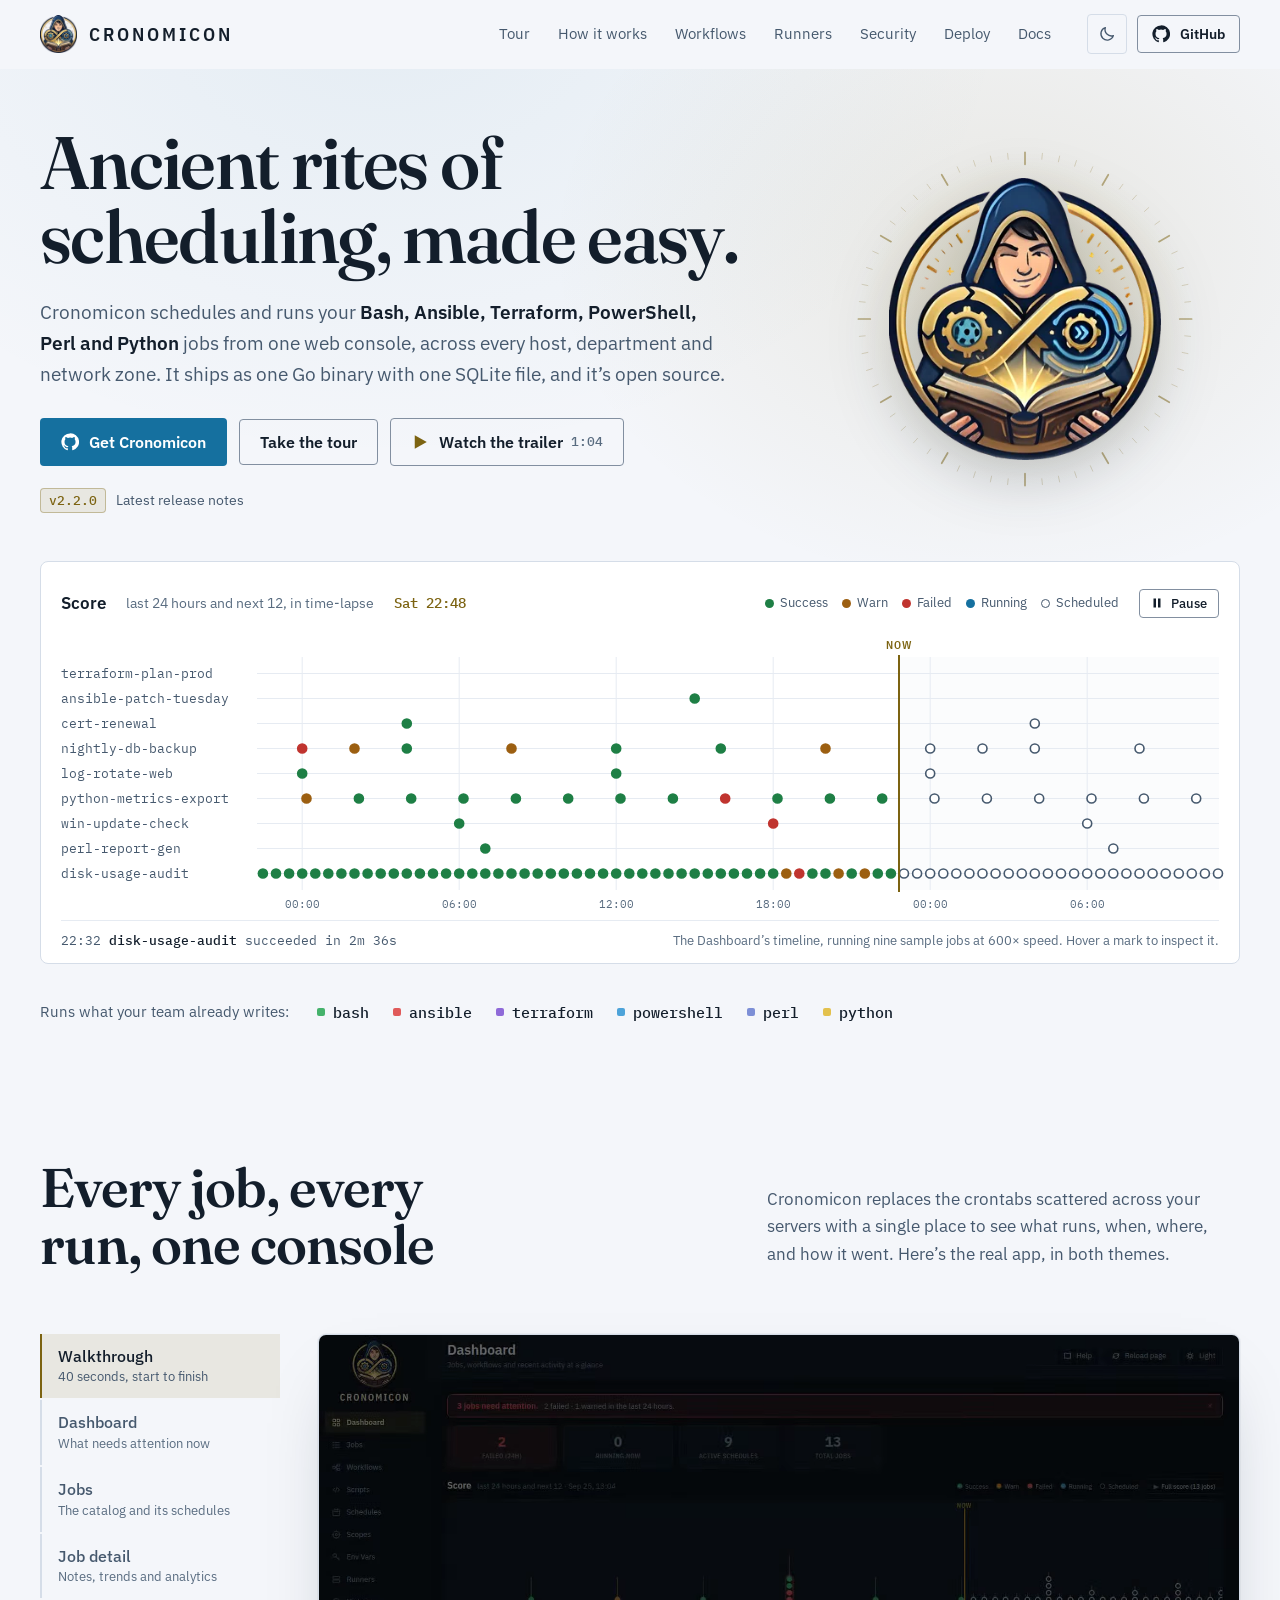
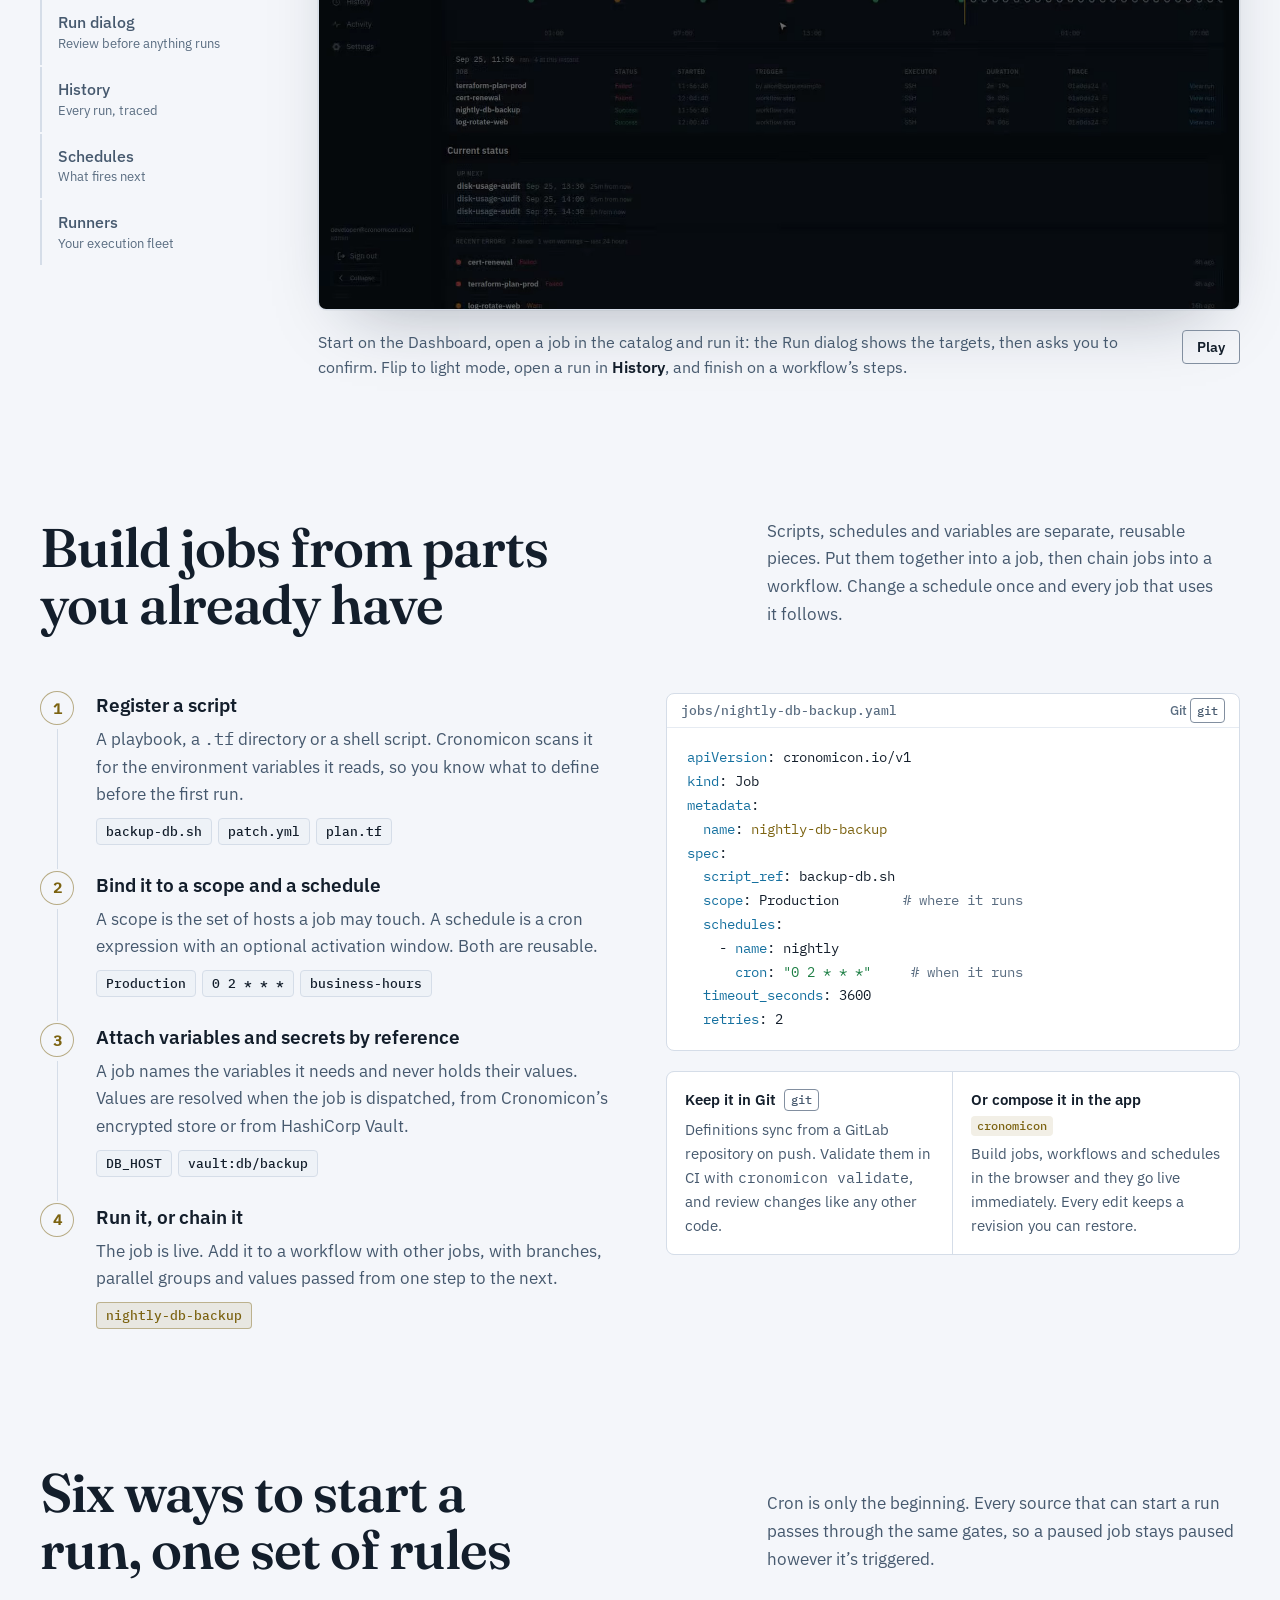
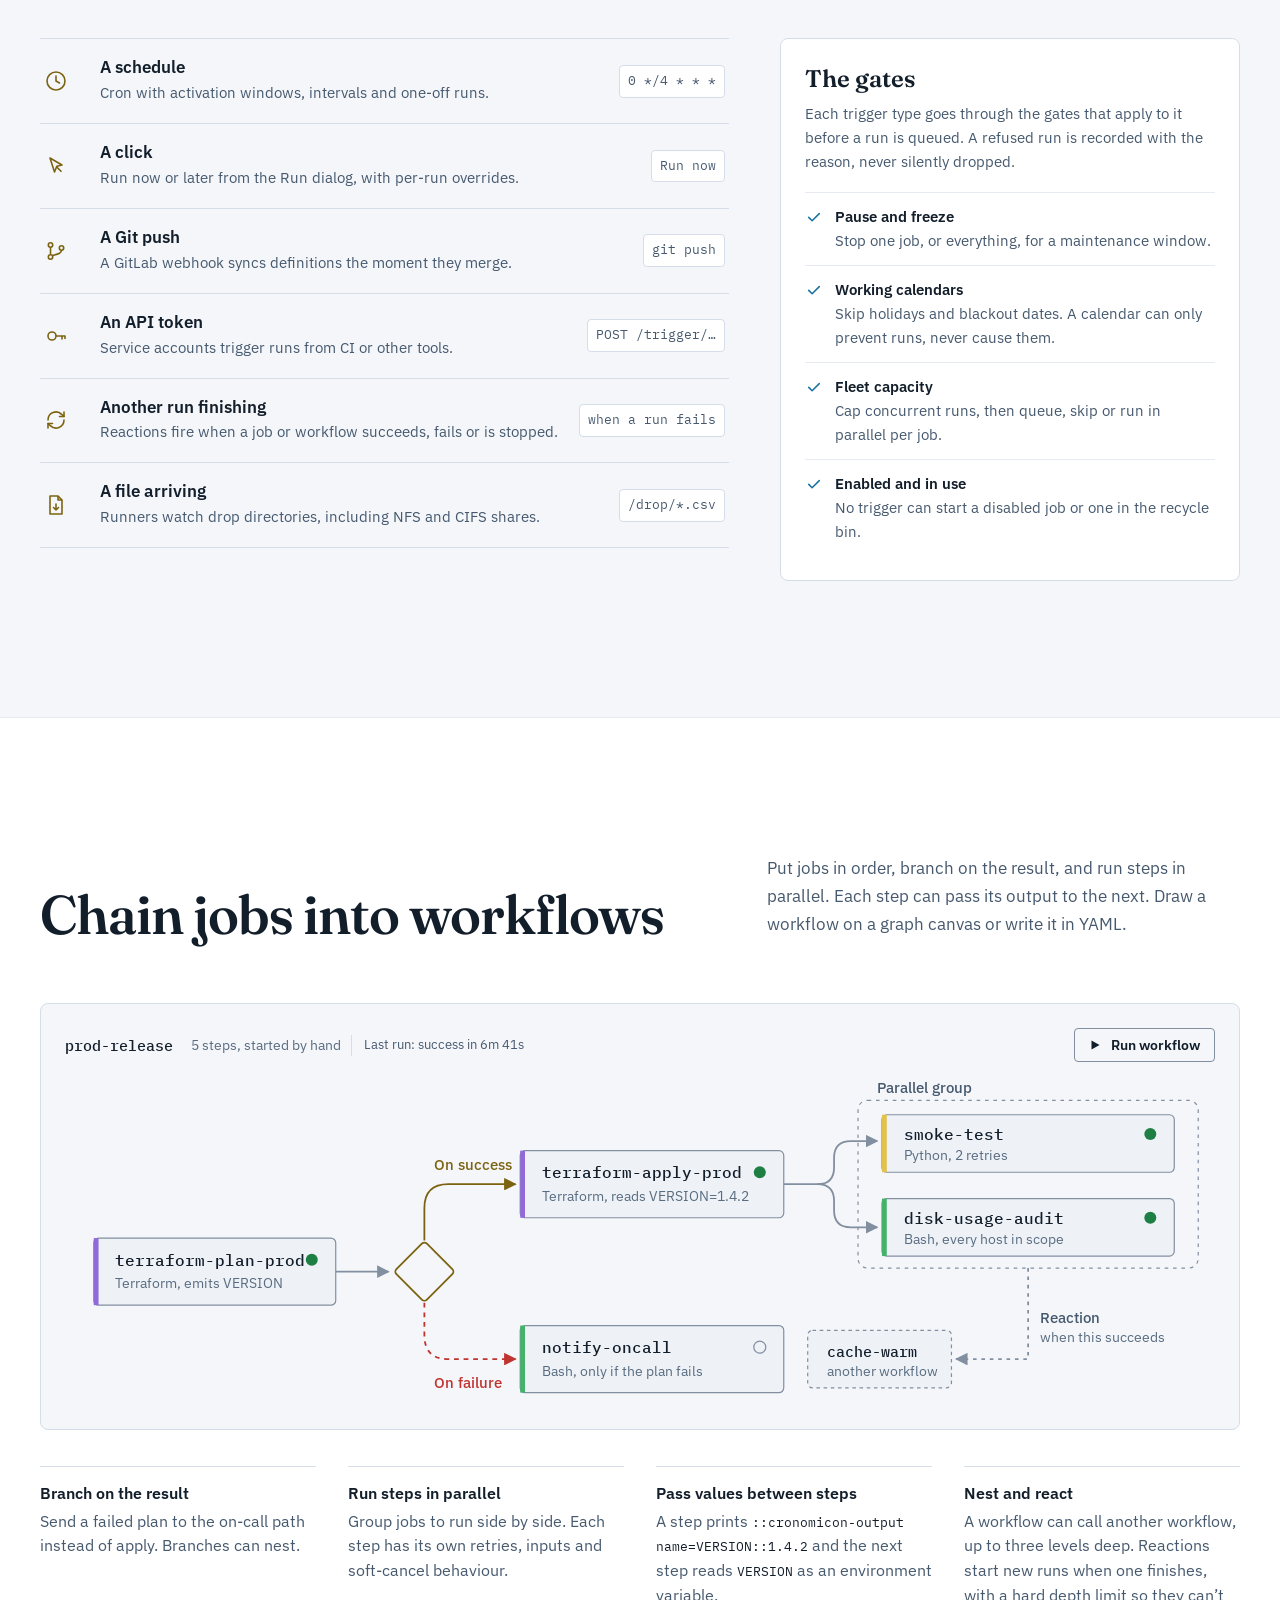
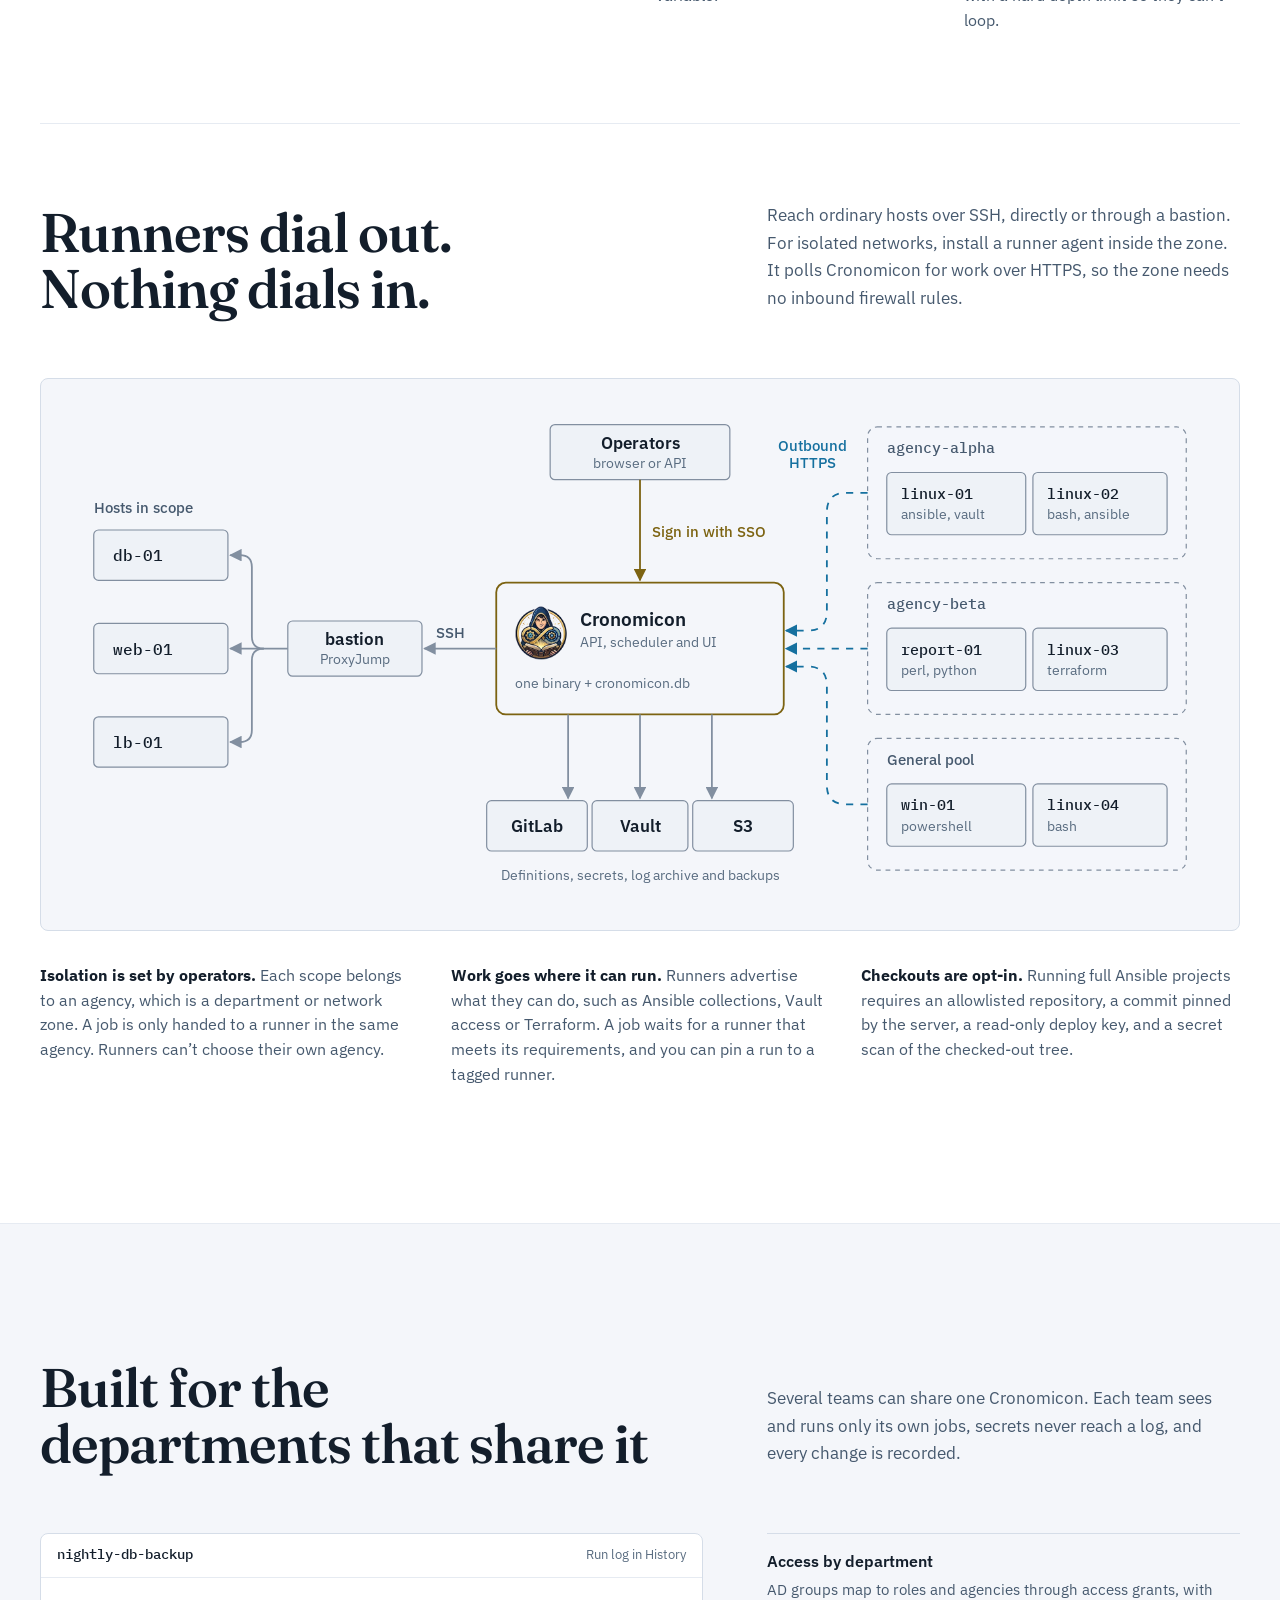
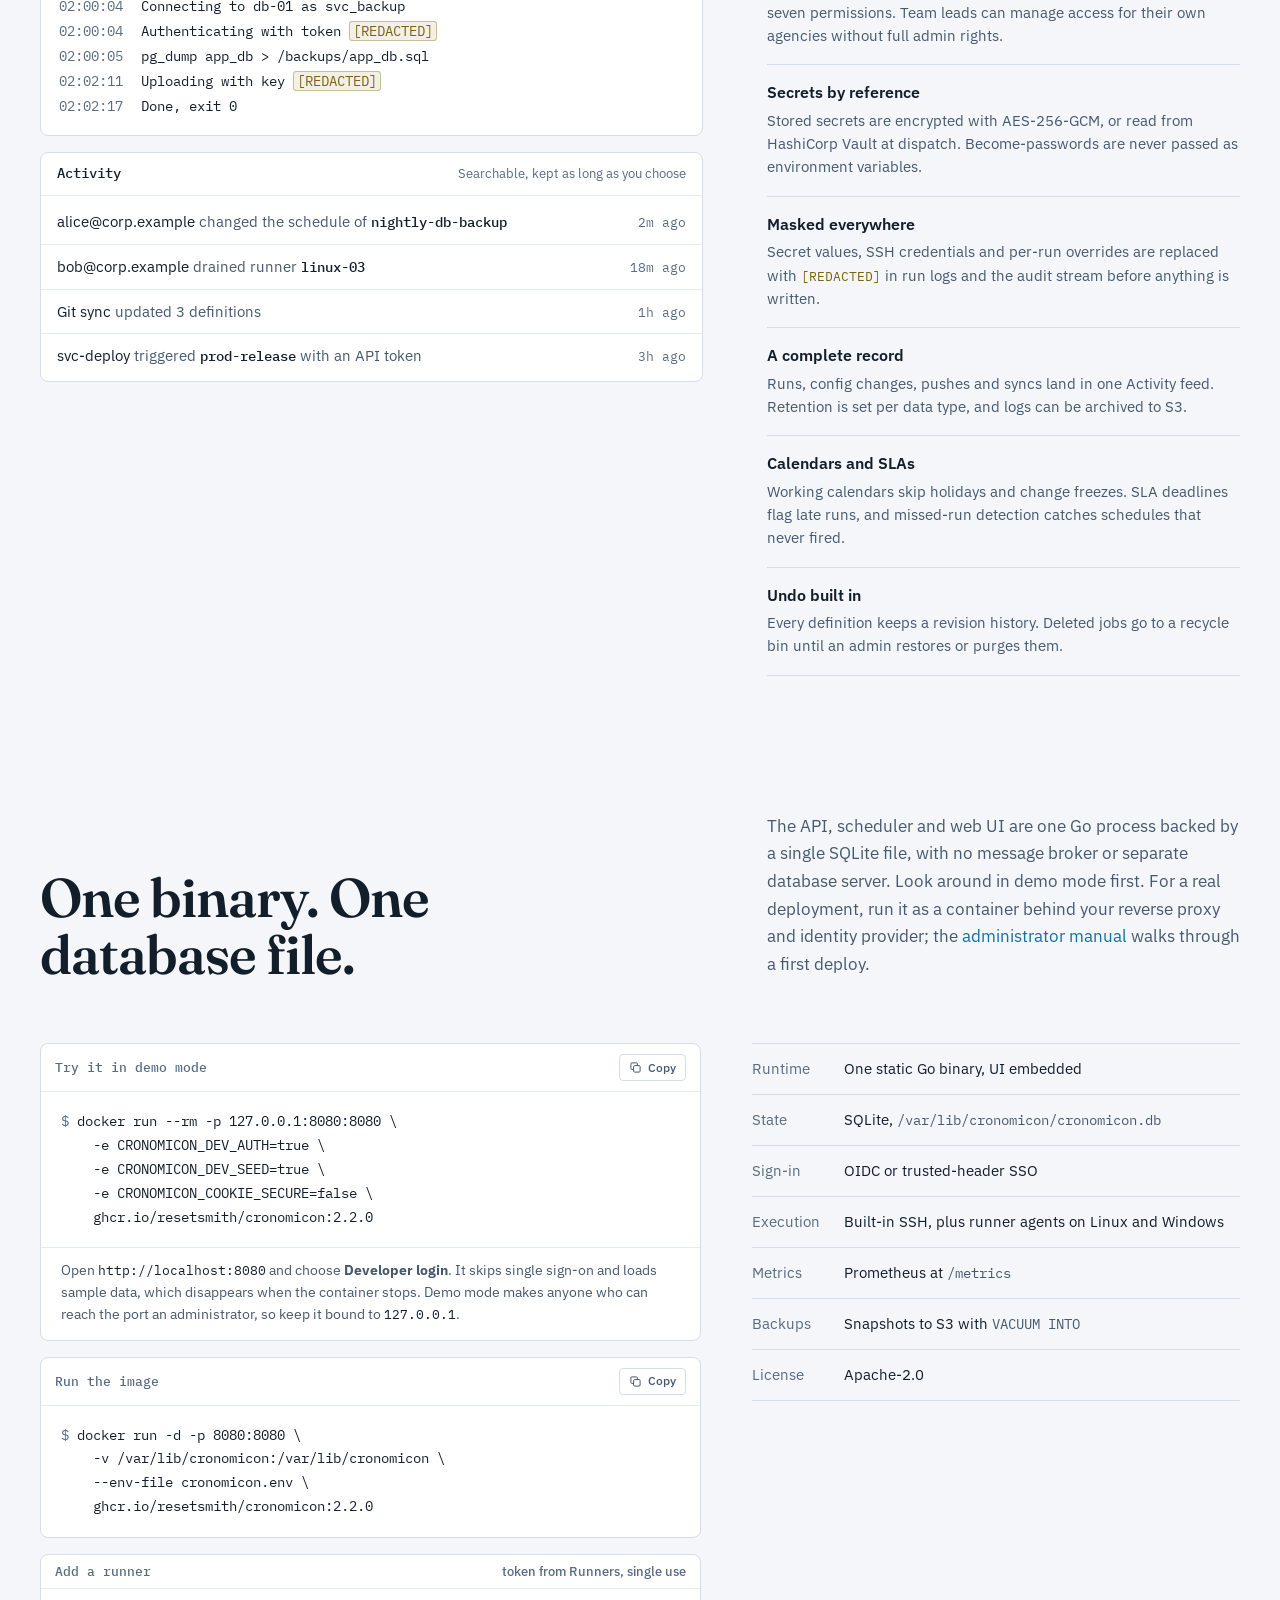
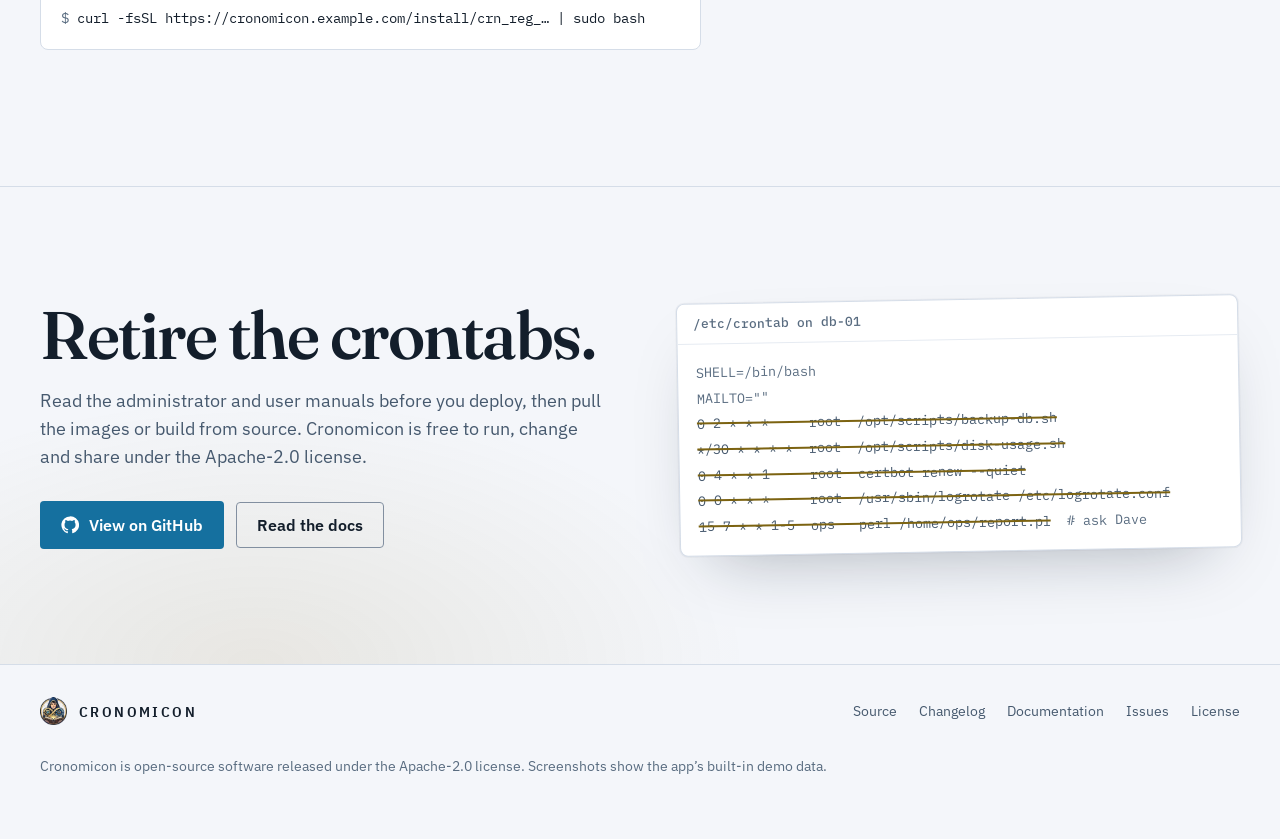
==== index.html @ c35aa48e "Publish the Cronomicon 2.2.0 manuals" ====
<!doctype html>
<html lang="en">
<head>
  <meta charset="utf-8">
  <meta name="viewport" content="width=device-width, initial-scale=1">
  <title>Cronomicon, the script orchestrator</title>
  <meta name="description" content="Cronomicon schedules and runs Bash, Ansible, Terraform, PowerShell, Perl and Python jobs from one web console, across every host, department and network zone. One Go binary, one SQLite file. Open source, Apache-2.0.">
  <meta name="theme-color" content="#0a1119" media="(prefers-color-scheme: dark)">
  <meta name="theme-color" content="#f4f6fa" media="(prefers-color-scheme: light)">
  <link rel="canonical" href="https://cronomicon.io/">

  <meta property="og:type" content="website">
  <meta property="og:site_name" content="Cronomicon">
  <meta property="og:title" content="Cronomicon: ancient rites of scheduling, made easy">
  <meta property="og:description" content="Schedule and orchestrate Bash, Ansible, Terraform, PowerShell, Perl and Python jobs from one binary.">
  <meta property="og:url" content="https://cronomicon.io/">
  <meta property="og:image" content="https://cronomicon.io/assets/img/og-image.png">
  <meta property="og:image:width" content="1280">
  <meta property="og:image:height" content="640">
  <meta property="og:image:alt" content="The Cronomicon emblem, a hooded figure holding a glowing book, beside the wordmark">
  <meta property="og:video" content="https://cronomicon.io/assets/media/trailer.mp4">
  <meta property="og:video:type" content="video/mp4">
  <meta property="og:video:width" content="1920">
  <meta property="og:video:height" content="1080">
  <meta name="twitter:card" content="summary_large_image">

  <link rel="icon" href="favicon.ico" sizes="any">
  <link rel="icon" href="assets/img/icon-192.png" type="image/png">
  <link rel="apple-touch-icon" href="apple-touch-icon.png">
  <link rel="manifest" href="site.webmanifest">

  <link rel="preload" href="assets/fonts/fraunces-400-700-latin.woff2" as="font" type="font/woff2" crossorigin>
  <link rel="preload" href="assets/fonts/plex-sans-400-700-latin.woff2" as="font" type="font/woff2" crossorigin>
  <link rel="stylesheet" href="assets/css/site.css">
  <script>
    // Apply a remembered theme before first paint so the page never flashes.
    try { var t = localStorage.getItem("crn-theme"); if (t === "light" || t === "dark") document.documentElement.dataset.theme = t; } catch (e) {}
  </script>

  <!-- analytics:start -->
  <script async src="https://www.googletagmanager.com/gtag/js?id=G-DD4PJF5X7S"></script>
  <script>
    window.dataLayer = window.dataLayer || [];
    function gtag(){dataLayer.push(arguments);}
    gtag("js", new Date());
    gtag("config", "G-DD4PJF5X7S");
  </script>
  <!-- analytics:end -->

  <script type="application/ld+json">
  {"@context":"https://schema.org","@type":"SoftwareApplication","name":"Cronomicon","applicationCategory":"DeveloperApplication","operatingSystem":"Linux, Windows (runners)","softwareVersion":"2.2.0","license":"https://www.apache.org/licenses/LICENSE-2.0","url":"https://cronomicon.io/","codeRepository":"https://github.com/ResetSmith/cronomicon","offers":{"@type":"Offer","price":"0","priceCurrency":"USD"}}
  </script>
  <script type="application/ld+json">
  {"@context":"https://schema.org","@type":"VideoObject","name":"Cronomicon trailer","description":"A one-minute introduction to Cronomicon: scattered crontabs replaced by one console for scripts, schedules, workflows, isolated runners and masked secrets.","thumbnailUrl":"https://cronomicon.io/assets/media/trailer-poster.webp","uploadDate":"2026-09-26","duration":"PT1M4S","contentUrl":"https://cronomicon.io/assets/media/trailer.mp4","embedUrl":"https://cronomicon.io/#trailer"}
  </script>
</head>
<body>
<a class="skip" href="#main">Skip to content</a>

<!-- Inline icon sprite -->
<svg width="0" height="0" style="position:absolute" aria-hidden="true">
  <defs>
    <symbol id="i-github" viewBox="0 0 24 24"><path fill="currentColor" d="M12 .5a11.5 11.5 0 0 0-3.64 22.41c.58.1.79-.25.79-.56v-2c-3.2.7-3.88-1.37-3.88-1.37-.52-1.33-1.28-1.69-1.28-1.69-1.05-.72.08-.7.08-.7 1.16.08 1.77 1.19 1.77 1.19 1.03 1.77 2.7 1.26 3.36.96.1-.75.4-1.26.73-1.55-2.55-.29-5.24-1.28-5.24-5.69 0-1.26.45-2.29 1.19-3.1-.12-.29-.52-1.46.11-3.05 0 0 .97-.31 3.17 1.18a11 11 0 0 1 5.77 0c2.2-1.49 3.17-1.18 3.17-1.18.63 1.59.23 2.76.11 3.05.74.81 1.19 1.84 1.19 3.1 0 4.42-2.7 5.4-5.26 5.68.41.36.78 1.06.78 2.14v3.17c0 .31.21.67.8.56A11.5 11.5 0 0 0 12 .5Z"/></symbol>
    <symbol id="i-sun" viewBox="0 0 24 24" fill="none" stroke="currentColor" stroke-width="1.8" stroke-linecap="round"><circle cx="12" cy="12" r="4.2"/><path d="M12 2v2.2M12 19.8V22M4.2 4.2l1.6 1.6M18.2 18.2l1.6 1.6M2 12h2.2M19.8 12H22M4.2 19.8l1.6-1.6M18.2 5.8l1.6-1.6"/></symbol>
    <symbol id="i-moon" viewBox="0 0 24 24" fill="none" stroke="currentColor" stroke-width="1.8" stroke-linejoin="round"><path d="M20.5 14.2A8.5 8.5 0 0 1 9.8 3.5a8.5 8.5 0 1 0 10.7 10.7Z"/></symbol>
    <symbol id="i-menu" viewBox="0 0 24 24" fill="none" stroke="currentColor" stroke-width="1.8" stroke-linecap="round"><path d="M4 7h16M4 12h16M4 17h16"/></symbol>
    <symbol id="i-copy" viewBox="0 0 24 24" fill="none" stroke="currentColor" stroke-width="1.8"><rect x="8.5" y="8.5" width="12" height="12" rx="2"/><path d="M15.5 8.5V5a1.5 1.5 0 0 0-1.5-1.5H5A1.5 1.5 0 0 0 3.5 5v9A1.5 1.5 0 0 0 5 15.5h3.5"/></symbol>
    <symbol id="i-play" viewBox="0 0 12 12"><path fill="currentColor" d="M2.5 1.5v9l8-4.5z"/></symbol>
    <symbol id="i-close" viewBox="0 0 24 24" fill="none" stroke="currentColor" stroke-width="1.8" stroke-linecap="round"><path d="M6 6l12 12M18 6 6 18"/></symbol>
    <symbol id="i-pause" viewBox="0 0 12 12"><path fill="currentColor" d="M2.5 1.5h2.5v9H2.5zM7 1.5h2.5v9H7z"/></symbol>
    <symbol id="i-check" viewBox="0 0 24 24" fill="none" stroke="currentColor" stroke-width="2" stroke-linecap="round" stroke-linejoin="round"><path d="m5 12.5 4.5 4.5L19 7.5"/></symbol>
    <!-- origins -->
    <symbol id="o-cron" viewBox="0 0 24 24" fill="none" stroke="currentColor" stroke-width="1.6" stroke-linecap="round"><circle cx="12" cy="12" r="9"/><path d="M12 7v5l3.5 2"/></symbol>
    <symbol id="o-click" viewBox="0 0 24 24" fill="none" stroke="currentColor" stroke-width="1.6" stroke-linejoin="round"><path d="m6 4 12 7-5.2 1.3L10.5 18Z"/><path d="M13 13.3l4 4" stroke-linecap="round"/></symbol>
    <symbol id="o-git" viewBox="0 0 24 24" fill="none" stroke="currentColor" stroke-width="1.6"><circle cx="6.5" cy="6" r="2.2"/><circle cx="6.5" cy="18" r="2.2"/><circle cx="17.5" cy="9" r="2.2"/><path d="M6.5 8.2v7.6M17.5 11.2c0 3-3 3.6-9.4 5.4"/></symbol>
    <symbol id="o-token" viewBox="0 0 24 24" fill="none" stroke="currentColor" stroke-width="1.6" stroke-linecap="round"><circle cx="8" cy="12" r="4"/><path d="M12 12h9M18 12v3M21 12v2.5"/></symbol>
    <symbol id="o-react" viewBox="0 0 24 24" fill="none" stroke="currentColor" stroke-width="1.6" stroke-linecap="round" stroke-linejoin="round"><path d="M4 12a8 8 0 0 1 13.7-5.6L20 8.5"/><path d="M20 4v4.5h-4.5"/><path d="M20 12a8 8 0 0 1-13.7 5.6L4 15.5"/><path d="M4 20v-4.5h4.5"/></symbol>
    <symbol id="o-file" viewBox="0 0 24 24" fill="none" stroke="currentColor" stroke-width="1.6" stroke-linejoin="round"><path d="M6 3h8l4 4v14H6Z"/><path d="M14 3v4h4"/><path d="M12 11v6M9.5 14.5 12 17l2.5-2.5" stroke-linecap="round"/></symbol>
    <symbol id="g-shield" viewBox="0 0 24 24" fill="none" stroke="currentColor" stroke-width="1.6" stroke-linejoin="round"><path d="M12 3 4.5 6v5.5c0 4.6 3.1 8.1 7.5 9.5 4.4-1.4 7.5-4.9 7.5-9.5V6Z"/></symbol>
    <!-- governance -->
    <symbol id="v-agency" viewBox="0 0 24 24" fill="none" stroke="currentColor" stroke-width="1.6" stroke-linejoin="round"><rect x="3" y="3" width="8" height="8" rx="1"/><rect x="13" y="3" width="8" height="8" rx="1"/><rect x="3" y="13" width="8" height="8" rx="1"/><rect x="13" y="13" width="8" height="8" rx="1" stroke-dasharray="2 2"/></symbol>
    <symbol id="v-key" viewBox="0 0 24 24" fill="none" stroke="currentColor" stroke-width="1.6" stroke-linecap="round"><circle cx="8" cy="15" r="4.5"/><path d="m11.2 11.8 8.3-8.3M16.5 6.5l2.5 2.5M14 9l2 2"/></symbol>
    <symbol id="v-mask" viewBox="0 0 24 24" fill="none" stroke="currentColor" stroke-width="1.6" stroke-linecap="round"><path d="M3 6h9M3 12h4M3 18h11"/><rect x="9" y="10" width="12" height="4" rx="1" fill="currentColor" stroke="none" opacity=".85"/></symbol>
    <symbol id="v-log" viewBox="0 0 24 24" fill="none" stroke="currentColor" stroke-width="1.6" stroke-linecap="round" stroke-linejoin="round"><path d="M5 3h11l3 3v15H5Z"/><path d="M8.5 9h7M8.5 13h7M8.5 17h4"/></symbol>
    <symbol id="v-cal" viewBox="0 0 24 24" fill="none" stroke="currentColor" stroke-width="1.6" stroke-linecap="round"><rect x="3.5" y="5" width="17" height="15.5" rx="1.5"/><path d="M3.5 9.5h17M8 3v4M16 3v4M9.5 13.5l5 5M14.5 13.5l-5 5"/></symbol>
    <symbol id="v-bin" viewBox="0 0 24 24" fill="none" stroke="currentColor" stroke-width="1.6" stroke-linecap="round" stroke-linejoin="round"><path d="M4 6.5h16M9 6.5V4h6v2.5M6 6.5l1 14h10l1-14"/><path d="M12 10.5v6M9.5 13 12 10.5l2.5 2.5"/></symbol>
  </defs>
</svg>

<header class="site-header" id="top">
  <div class="wrap nav">
    <a class="brand" href="#top" aria-label="Cronomicon home">
      <img src="assets/img/emblem-80.webp" srcset="assets/img/emblem-80.webp 80w, assets/img/emblem-160.webp 160w" sizes="37px" alt="" width="37" height="38">
      <span class="wordmark">CRONOMICON</span>
    </a>
    <ul class="nav-links" id="nav-links">
      <li><a href="#tour">Tour</a></li>
      <li><a href="#compose">How it works</a></li>
      <li><a href="#workflows">Workflows</a></li>
      <li><a href="#runners">Runners</a></li>
      <li><a href="#governance">Security</a></li>
      <li><a href="#deploy">Deploy</a></li>
      <li><a href="docs/">Docs</a></li>
    </ul>
    <div class="nav-actions">
      <button class="icon-btn theme-toggle" type="button" id="theme-toggle" aria-label="Switch colour theme">
        <svg class="sun"><use href="#i-sun"/></svg><svg class="moon"><use href="#i-moon"/></svg>
      </button>
      <a class="btn btn-ghost btn-sm" href="https://github.com/ResetSmith/cronomicon"><svg><use href="#i-github"/></svg>GitHub</a>
      <button class="icon-btn menu-btn" type="button" id="menu-btn" aria-label="Open menu" aria-expanded="false" aria-controls="nav-links"><svg><use href="#i-menu"/></svg></button>
    </div>
  </div>
</header>

<main id="main">

<!-- ============ Hero ============ -->
<section class="hero">
  <div class="wrap">
    <div class="hero-grid">
      <div>
        <h1>Ancient rites of scheduling, made easy.</h1>
        <p class="lede">Cronomicon schedules and runs your <strong>Bash, Ansible, Terraform, PowerShell, Perl and Python</strong> jobs from one web console, across every host, department and network zone. It ships as one Go binary with one SQLite file, and it’s open source.</p>
        <div class="cta-row">
          <a class="btn btn-primary" href="https://github.com/ResetSmith/cronomicon"><svg><use href="#i-github"/></svg>Get Cronomicon</a>
          <a class="btn btn-ghost" href="#tour">Take the tour</a>
          <button class="btn btn-ghost" type="button" id="trailer-open" aria-haspopup="dialog" aria-controls="trailer"><svg><use href="#i-play"/></svg>Watch the trailer<span class="btn-meta">1:04</span></button>
        </div>
        <a class="release-link" href="https://github.com/ResetSmith/cronomicon/releases/latest"><span class="tag">v2.2.0</span>Latest release notes</a>
      </div>
      <div class="hero-emblem">
        <svg class="bezel" viewBox="0 0 400 400" aria-hidden="true" id="bezel"></svg>
        <img src="assets/img/emblem-480.webp" srcset="assets/img/emblem-320.webp 320w, assets/img/emblem-480.webp 480w, assets/img/emblem-640.webp 640w" sizes="(max-width: 820px) 120px, 272px" alt="The Cronomicon emblem: a hooded figure reading a glowing book, framed by gears and an infinity loop" width="618" height="640" fetchpriority="high">
      </div>
    </div>

    <div class="score-stage">
      <figure class="score" id="score" aria-labelledby="score-title" style="margin:0">
        <div class="score-head">
          <h2 class="score-title" id="score-title">Score</h2>
          <span class="score-sub">last 24 hours and next 12, in time-lapse</span>
          <span class="score-clock" id="score-clock" aria-hidden="true"></span>
          <ul class="score-legend" aria-hidden="true">
            <li><span class="dot success"></span>Success</li>
            <li><span class="dot warn"></span>Warn</li>
            <li><span class="dot failed"></span>Failed</li>
            <li><span class="dot running"></span>Running</li>
            <li><span class="dot scheduled"></span>Scheduled</li>
          </ul>
          <button class="score-ctl" type="button" id="score-toggle" aria-pressed="false">
            <svg class="i-pause"><use href="#i-pause"/></svg><svg class="i-play"><use href="#i-play"/></svg><span>Pause</span>
          </button>
        </div>
        <div class="score-canvas" id="score-canvas">
          <svg id="score-svg" role="img" aria-label="Timeline of scheduled job runs. Past runs are filled dots coloured by result; upcoming runs are hollow rings to the right of the gold 'now' line."></svg>
          <div class="score-tip" id="score-tip" role="presentation"></div>
        </div>
        <figcaption class="score-foot">
          <span class="ticker" id="ticker" aria-hidden="true">&nbsp;</span>
          <span>The Dashboard’s timeline, running nine sample jobs at 600× speed. Hover a mark to inspect it.</span>
        </figcaption>
      </figure>
    </div>

    <div class="langs">
      <span>Runs what your team already writes:</span>
      <ul>
        <li class="lang" style="--c:#45b26b"><i></i>bash</li>
        <li class="lang" style="--c:#e05a5a"><i></i>ansible</li>
        <li class="lang" style="--c:#8f6ad8"><i></i>terraform</li>
        <li class="lang" style="--c:#4da3d9"><i></i>powershell</li>
        <li class="lang" style="--c:#7d8fd6"><i></i>perl</li>
        <li class="lang" style="--c:#e3c14d"><i></i>python</li>
      </ul>
    </div>
  </div>
</section>

<!-- ============ Tour ============ -->
<section class="band" id="tour" aria-labelledby="tour-h">
  <div class="wrap">
    <div class="band-head">
      <h2 id="tour-h">Every job, every run, one console</h2>
      <p>Cronomicon replaces the crontabs scattered across your servers with a single place to see what runs, when, where, and how it went. Here’s the real app, in both themes.</p>
    </div>

    <div class="tour">
      <div class="tour-tabs" role="tablist" aria-label="Product tour" aria-orientation="vertical">
        <button class="tour-tab" role="tab" id="tab-walk" aria-controls="panel-walk" aria-selected="true">Walkthrough<small>40 seconds, start to finish</small></button>
        <button class="tour-tab" role="tab" id="tab-dash" aria-controls="panel-dash" aria-selected="false" tabindex="-1">Dashboard<small>What needs attention now</small></button>
        <button class="tour-tab" role="tab" id="tab-jobs" aria-controls="panel-jobs" aria-selected="false" tabindex="-1">Jobs<small>The catalog and its schedules</small></button>
        <button class="tour-tab" role="tab" id="tab-detail" aria-controls="panel-detail" aria-selected="false" tabindex="-1">Job detail<small>Notes, trends and analytics</small></button>
        <button class="tour-tab" role="tab" id="tab-run" aria-controls="panel-run" aria-selected="false" tabindex="-1">Run dialog<small>Review before anything runs</small></button>
        <button class="tour-tab" role="tab" id="tab-hist" aria-controls="panel-hist" aria-selected="false" tabindex="-1">History<small>Every run, traced</small></button>
        <button class="tour-tab" role="tab" id="tab-sched" aria-controls="panel-sched" aria-selected="false" tabindex="-1">Schedules<small>What fires next</small></button>
        <button class="tour-tab" role="tab" id="tab-run2" aria-controls="panel-runners" aria-selected="false" tabindex="-1">Runners<small>Your execution fleet</small></button>
      </div>

      <div>
        <div class="tour-panel" role="tabpanel" id="panel-walk" aria-labelledby="tab-walk">
          <div class="frame">
            <video id="walk-video" muted loop playsinline preload="metadata" poster="assets/media/walkthrough-poster.webp" aria-label="Screen recording in dark mode: the Dashboard, the Jobs catalog, a run started and confirmed from the Run dialog, a switch to light mode, a run expanded in History, and a workflow’s steps">
              <source src="assets/media/walkthrough.webm" type="video/webm">
              <source src="assets/media/walkthrough.mp4" type="video/mp4">
            </video>
          </div>
          <div class="tour-caption">
            <p>Start on the Dashboard, open a job in the catalog and run it: the Run dialog shows the targets, then asks you to confirm. Flip to light mode, open a run in <strong>History</strong>, and finish on a workflow’s steps.</p>
            <button class="btn btn-ghost btn-sm" type="button" id="walk-toggle" aria-pressed="false">Play</button>
          </div>
        </div>

        <div class="tour-panel" role="tabpanel" id="panel-dash" aria-labelledby="tab-dash" hidden>
          <div class="frame has-spots">
            <img class="only-dark" loading="lazy" src="assets/img/shots/dashboard-dark.webp" width="2400" height="1500" alt="Cronomicon Dashboard in dark mode: an attention banner reporting 3 jobs, stat tiles, and the Score timeline with past runs and upcoming fires">
            <img class="only-light" loading="lazy" src="assets/img/shots/dashboard-light.webp" width="2400" height="1500" alt="Cronomicon Dashboard in light mode: an attention banner reporting 3 jobs, stat tiles, and the Score timeline with past runs and upcoming fires">
            <div class="spot-box" aria-hidden="true"></div>
            <button class="spot" type="button" style="--x:13.6%;--y:10.2%;--w:84.9%;--h:4.7%" aria-describedby="dash-p1">1</button>
            <button class="spot" type="button" style="--x:13.6%;--y:15.6%;--w:47.8%;--h:7.9%;--ax:61.4%" aria-describedby="dash-p2">2</button>
            <button class="spot" type="button" style="--x:13.6%;--y:24.8%;--w:84.9%;--h:29.3%" aria-describedby="dash-p3">3</button>
            <button class="spot" type="button" style="--x:13.6%;--y:65.1%;--w:84.9%;--h:11.3%" aria-describedby="dash-p4">4</button>
          </div>
          <div class="tour-caption">
            <p>The <strong>Dashboard</strong> opens with what needs you.</p>
            <ol class="tour-points">
              <li id="dash-p1"><strong>Attention banner.</strong> Failures and warnings from the last 24 hours, in one line.</li>
              <li id="dash-p2"><strong>Stat tiles.</strong> Failed, running, active schedules and total jobs at a glance.</li>
              <li id="dash-p3"><strong>The Score.</strong> The day behind you and the twelve hours ahead, on one timeline.</li>
              <li id="dash-p4"><strong>Up next.</strong> The next three fires, and how long until each.</li>
            </ol>
          </div>
        </div>

        <div class="tour-panel" role="tabpanel" id="panel-jobs" aria-labelledby="tab-jobs" hidden>
          <div class="frame has-spots">
            <img class="only-dark" loading="lazy" src="assets/img/shots/jobs-dark.webp" width="2400" height="1500" alt="Jobs catalog in dark mode listing thirteen jobs with type, scope, agency, host, cron schedule, tags, status and source">
            <img class="only-light" loading="lazy" src="assets/img/shots/jobs-light.webp" width="2400" height="1500" alt="Jobs catalog in light mode listing thirteen jobs with type, scope, agency, host, cron schedule, tags, status and source">
            <div class="spot-box" aria-hidden="true"></div>
            <button class="spot" type="button" style="--x:13.6%;--y:10%;--w:30.4%;--h:4.8%;--ax:45%" aria-describedby="jobs-p1">1</button>
            <button class="spot" type="button" style="--x:13.6%;--y:15.8%;--w:42.4%;--h:4%" aria-describedby="jobs-p2">2</button>
            <button class="spot" type="button" style="--x:25.2%;--y:21.4%;--w:27.8%;--h:62.4%" aria-describedby="jobs-p3">3</button>
            <button class="spot" type="button" style="--x:53.5%;--y:21.4%;--w:8.6%;--h:62.4%" aria-describedby="jobs-p4">4</button>
            <button class="spot" type="button" style="--x:78.8%;--y:21.4%;--w:6.2%;--h:62.4%" aria-describedby="jobs-p5">5</button>
          </div>
          <div class="tour-caption">
            <p>The <strong>Jobs</strong> catalog holds every job, and turns into a folder tree when the list gets long.</p>
            <ol class="tour-points">
              <li id="jobs-p1"><strong>Status tabs.</strong> Jump straight to what’s running, failed or paused.</li>
              <li id="jobs-p2"><strong>Filters.</strong> Search, filter by type or tag, and choose your columns.</li>
              <li id="jobs-p3"><strong>Where it runs.</strong> Type, scope, owning department and host pin for each job.</li>
              <li id="jobs-p4"><strong>Schedule.</strong> The cron expression, or manual.</li>
              <li id="jobs-p5"><strong>Status.</strong> Each job’s current state and last result.</li>
            </ol>
          </div>
        </div>

        <div class="tour-panel" role="tabpanel" id="panel-detail" aria-labelledby="tab-detail" hidden>
          <div class="frame has-spots">
            <img class="only-dark" loading="lazy" src="assets/img/shots/job-detail-dark.webp" width="2400" height="1500" alt="An expanded critical job in dark mode showing its on-call contact and notes, a duration trend, success rate, median and p95 duration, and recent runs">
            <img class="only-light" loading="lazy" src="assets/img/shots/job-detail-light.webp" width="2400" height="1500" alt="An expanded critical job in light mode showing its on-call contact and notes, a duration trend, success rate, median and p95 duration, and recent runs">
            <div class="spot-box" aria-hidden="true"></div>
            <button class="spot" type="button" style="--x:15%;--y:36.4%;--w:83%;--h:17.6%;--ax:96%" aria-describedby="detail-p1">1</button>
            <button class="spot" type="button" style="--x:57.2%;--y:56%;--w:28.6%;--h:4.4%;--ax:85.8%" aria-describedby="detail-p2">2</button>
            <button class="spot" type="button" style="--x:90.2%;--y:66%;--w:7.7%;--h:2.4%" aria-describedby="detail-p3">3</button>
            <button class="spot" type="button" style="--x:57.2%;--y:69%;--w:36.8%;--h:11%;--ax:75%" aria-describedby="detail-p4">4</button>
            <button class="spot" type="button" style="--x:57.2%;--y:83.2%;--w:40.7%;--h:16.8%" aria-describedby="detail-p5">5</button>
          </div>
          <div class="tour-caption">
            <p>Expand any job to see how it has been doing, and what the next person needs to know.</p>
            <ol class="tour-points">
              <li id="detail-p1"><strong>Notes, contact, critical flag.</strong> They stay attached to the job, so the next person sees them before they press Run.</li>
              <li id="detail-p2"><strong>Duration trend.</strong> Spot a job that is getting slower.</li>
              <li id="detail-p3"><strong>7, 30 or 90 days.</strong> Pick the window the analytics cover.</li>
              <li id="detail-p4"><strong>Analytics.</strong> Success rate, failures, median and p95, plus late and missed fires.</li>
              <li id="detail-p5"><strong>Recent runs.</strong> Each with its trace ID, result, duration, exit code and who ran it.</li>
            </ol>
          </div>
        </div>

        <div class="tour-panel" role="tabpanel" id="panel-run" aria-labelledby="tab-run" hidden>
          <div class="frame has-spots">
            <img class="only-dark" loading="lazy" src="assets/img/shots/run-dialog-dark.webp" width="2400" height="1500" alt="The Run dialog in dark mode with Inputs, Targets, Method, Timing and Advanced sections and a This run summary rail">
            <img class="only-light" loading="lazy" src="assets/img/shots/run-dialog-light.webp" width="2400" height="1500" alt="The Run dialog in light mode with Inputs, Targets, Method, Timing and Advanced sections and a This run summary rail">
            <div class="spot-box" aria-hidden="true"></div>
            <button class="spot" type="button" style="--x:9%;--y:25.8%;--w:51.6%;--h:35%" aria-describedby="run-p1">1</button>
            <button class="spot" type="button" style="--x:9%;--y:48.6%;--w:51.6%;--h:5.6%;--ax:60.6%" aria-describedby="run-p2">2</button>
            <button class="spot" type="button" style="--x:65%;--y:25.6%;--w:26.5%;--h:48.8%;--ax:91.5%" aria-describedby="run-p3">3</button>
            <button class="spot" type="button" style="--x:78.8%;--y:76.6%;--w:12.2%;--h:4%" aria-describedby="run-p4">4</button>
          </div>
          <div class="tour-caption">
            <p>Every ad-hoc run goes through the <strong>Run dialog</strong>.</p>
            <ol class="tour-points">
              <li id="run-p1"><strong>Five sections.</strong> Inputs, target hosts, executor and runner, timing, and advanced overrides.</li>
              <li id="run-p2"><strong>Timing.</strong> Run now, or defer the run to a later time.</li>
              <li id="run-p3"><strong>This run.</strong> Exactly what will run, before you confirm.</li>
              <li id="run-p4"><strong>Confirm.</strong> Nothing runs until you press Run now.</li>
            </ol>
          </div>
        </div>

        <div class="tour-panel" role="tabpanel" id="panel-hist" aria-labelledby="tab-hist" hidden>
          <div class="frame has-spots">
            <img class="only-dark" loading="lazy" src="assets/img/shots/history-drawer-dark.webp" width="2400" height="1500" alt="History in dark mode with an expanded run showing trace ID, result, exit code, duration, trigger, schedule and scope, above a list of runs">
            <img class="only-light" loading="lazy" src="assets/img/shots/history-drawer-light.webp" width="2400" height="1500" alt="History in light mode with an expanded run showing trace ID, result, exit code, duration, trigger, schedule and scope, above a list of runs">
            <div class="spot-box" aria-hidden="true"></div>
            <button class="spot" type="button" style="--x:13.9%;--y:10.4%;--w:38.2%;--h:3.6%;--ax:53.4%" aria-describedby="hist-p1">1</button>
            <button class="spot" type="button" style="--x:13.6%;--y:15.6%;--w:84.9%;--h:3.4%" aria-describedby="hist-p2">2</button>
            <button class="spot" type="button" style="--x:13.6%;--y:33.6%;--w:84.9%;--h:16%" aria-describedby="hist-p3">3</button>
            <button class="spot" type="button" style="--x:14.8%;--y:50.8%;--w:82.7%;--h:6.6%" aria-describedby="hist-p4">4</button>
          </div>
          <div class="tour-caption">
            <p><strong>History</strong> records every run. Logs tail live while a job runs, and old logs can move to S3 without leaving the view.</p>
            <ol class="tour-points">
              <li id="hist-p1"><strong>Every kind of history.</strong> Executions, workflow runs, analytics, changes, schedule pushes and Git sync.</li>
              <li id="hist-p2"><strong>Search by trace ID.</strong> Or filter by type, result, trigger and how a run stopped.</li>
              <li id="hist-p3"><strong>The full record.</strong> Trace ID, exit code, who or what triggered it, and where it ran.</li>
              <li id="hist-p4"><strong>Masked logs.</strong> Output is stored with secrets redacted.</li>
            </ol>
          </div>
        </div>

        <div class="tour-panel" role="tabpanel" id="panel-sched" aria-labelledby="tab-sched" hidden>
          <div class="frame has-spots">
            <img class="only-dark" loading="lazy" src="assets/img/shots/schedules-dark.webp" width="2400" height="1500" alt="Schedules view in dark mode on the Upcoming tab, listing projected fires for the next 24 hours with owner, schedule and cron">
            <img class="only-light" loading="lazy" src="assets/img/shots/schedules-light.webp" width="2400" height="1500" alt="Schedules view in light mode on the Upcoming tab, listing projected fires for the next 24 hours with owner, schedule and cron">
            <div class="spot-box" aria-hidden="true"></div>
            <button class="spot" type="button" style="--x:13.9%;--y:10.4%;--w:27.4%;--h:3.8%;--ax:42.6%" aria-describedby="sched-p1">1</button>
            <button class="spot" type="button" style="--x:13.6%;--y:15.4%;--w:13.9%;--h:3.4%" aria-describedby="sched-p2">2</button>
            <button class="spot" type="button" style="--x:13.6%;--y:24.4%;--w:84.9%;--h:75.6%" aria-describedby="sched-p3">3</button>
            <button class="spot" type="button" style="--x:65%;--y:24.4%;--w:9%;--h:75.6%" aria-describedby="sched-p4">4</button>
          </div>
          <div class="tour-caption">
            <p>The <strong>Schedules</strong> view shows what fires next.</p>
            <ol class="tour-points">
              <li id="sched-p1"><strong>Calendars and reactions.</strong> Working calendars and reactions have their own tabs beside Upcoming.</li>
              <li id="sched-p2"><strong>Next day or week.</strong> Upcoming projects every fire in the window.</li>
              <li id="sched-p3"><strong>Every projected fire.</strong> When it fires, what it runs and the cron behind it.</li>
              <li id="sched-p4"><strong>Reusable schedules.</strong> One definition, like verify-4h, can drive many jobs.</li>
            </ol>
          </div>
        </div>

        <div class="tour-panel" role="tabpanel" id="panel-runners" aria-labelledby="tab-run2" hidden>
          <div class="frame has-spots">
            <img class="only-dark" loading="lazy" src="assets/img/shots/runners-dark.webp" width="2400" height="1500" alt="Runners view in dark mode: five runners with status, operating system, capability chips, agencies, load and last-seen time">
            <img class="only-light" loading="lazy" src="assets/img/shots/runners-light.webp" width="2400" height="1500" alt="Runners view in light mode: five runners with status, operating system, capability chips, agencies, load and last-seen time">
            <div class="spot-box" aria-hidden="true"></div>
            <button class="spot" type="button" style="--x:13.6%;--y:15.6%;--w:84.9%;--h:7.6%" aria-describedby="runners-p1">1</button>
            <button class="spot" type="button" style="--x:28.2%;--y:33.6%;--w:7.8%;--h:39.6%" aria-describedby="runners-p2">2</button>
            <button class="spot" type="button" style="--x:44.2%;--y:33.6%;--w:11.8%;--h:39.6%" aria-describedby="runners-p3">3</button>
            <button class="spot" type="button" style="--x:71.5%;--y:33.6%;--w:3%;--h:39.6%" aria-describedby="runners-p4">4</button>
            <button class="spot" type="button" style="--x:83.4%;--y:10.4%;--w:7.5%;--h:3.6%" aria-describedby="runners-p5">5</button>
          </div>
          <div class="tour-caption">
            <p><strong>Runners</strong> are your execution fleet.</p>
            <ol class="tour-points">
              <li id="runners-p1"><strong>Fleet health.</strong> Online, degraded, draining and offline counts at a glance.</li>
              <li id="runners-p2"><strong>Status.</strong> Drain a runner or recover it from the console.</li>
              <li id="runners-p3"><strong>Capabilities.</strong> Each runner reports its Ansible version, collections, Vault access and Python.</li>
              <li id="runners-p4"><strong>Load.</strong> Running jobs against each runner’s limit.</li>
              <li id="runners-p5"><strong>Add a runner.</strong> Mint a single-use token and paste one command on the host.</li>
            </ol>
          </div>
        </div>
      </div>
    </div>
  </div>
</section>

<!-- ============ Compose ============ -->
<section class="band" id="compose" aria-labelledby="compose-h">
  <div class="wrap">
    <div class="band-head">
      <h2 id="compose-h">Build jobs from parts you already have</h2>
      <p>Scripts, schedules and variables are separate, reusable pieces. Put them together into a job, then chain jobs into a workflow. Change a schedule once and every job that uses it follows.</p>
    </div>

    <div class="compose">
      <ol class="steps">
        <li>
          <h3>Register a script</h3>
          <p>A playbook, a <code>.tf</code> directory or a shell script. Cronomicon scans it for the environment variables it reads, so you know what to define before the first run.</p>
          <div class="parts"><span class="part">backup-db.sh</span><span class="part">patch.yml</span><span class="part">plan.tf</span></div>
        </li>
        <li>
          <h3>Bind it to a scope and a schedule</h3>
          <p>A scope is the set of hosts a job may touch. A schedule is a cron expression with an optional activation window. Both are reusable.</p>
          <div class="parts"><span class="part">Production</span><span class="part">0 2 * * *</span><span class="part">business-hours</span></div>
        </li>
        <li>
          <h3>Attach variables and secrets by reference</h3>
          <p>A job names the variables it needs and never holds their values. Values are resolved when the job is dispatched, from Cronomicon’s encrypted store or from HashiCorp Vault.</p>
          <div class="parts"><span class="part">DB_HOST</span><span class="part">vault:db/backup</span></div>
        </li>
        <li>
          <h3>Run it, or chain it</h3>
          <p>The job is live. Add it to a workflow with other jobs, with branches, parallel groups and values passed from one step to the next.</p>
          <div class="parts"><span class="part gold">nightly-db-backup</span></div>
        </li>
      </ol>

      <div>
        <div class="code">
          <div class="code-bar"><span>jobs/nightly-db-backup.yaml</span><span class="src">Git <span class="src-badge git">git</span></span></div>
<pre tabindex="0" aria-label="Example job definition in YAML"><span class="k">apiVersion</span>: cronomicon.io/v1
<span class="k">kind</span>: Job
<span class="k">metadata</span>:
  <span class="k">name</span>: <span class="v">nightly-db-backup</span>
<span class="k">spec</span>:
  <span class="k">script_ref</span>: backup-db.sh
  <span class="k">scope</span>: Production        <span class="c"># where it runs</span>
  <span class="k">schedules</span>:
    - <span class="k">name</span>: nightly
      <span class="k">cron</span>: <span class="s">"0 2 * * *"</span>     <span class="c"># when it runs</span>
  <span class="k">timeout_seconds</span>: 3600
  <span class="k">retries</span>: 2</pre>
        </div>
        <div class="dual">
          <div><b>Keep it in Git <span class="src-badge git">git</span></b>Definitions sync from a GitLab repository on push. Validate them in CI with <code>cronomicon validate</code>, and review changes like any other code.</div>
          <div><b>Or compose it in the app <span class="src-badge app">cronomicon</span></b>Build jobs, workflows and schedules in the browser and they go live immediately. Every edit keeps a revision you can restore.</div>
        </div>
      </div>
    </div>
  </div>
</section>

<!-- ============ Triggers ============ -->
<section class="band" id="triggers" aria-labelledby="triggers-h">
  <div class="wrap">
    <div class="band-head">
      <h2 id="triggers-h">Six ways to start a run, one set of rules</h2>
      <p>Cron is only the beginning. Every source that can start a run passes through the same gates, so a paused job stays paused however it’s triggered.</p>
    </div>

    <div class="triggers">
      <ul class="origin-list">
        <li><svg><use href="#o-cron"/></svg><div><h3>A schedule</h3><p>Cron with activation windows, intervals and one-off runs.</p></div><code>0 */4 * * *</code></li>
        <li><svg><use href="#o-click"/></svg><div><h3>A click</h3><p>Run now or later from the Run dialog, with per-run overrides.</p></div><code>Run now</code></li>
        <li><svg><use href="#o-git"/></svg><div><h3>A Git push</h3><p>A GitLab webhook syncs definitions the moment they merge.</p></div><code>git push</code></li>
        <li><svg><use href="#o-token"/></svg><div><h3>An API token</h3><p>Service accounts trigger runs from CI or other tools.</p></div><code>POST /trigger/…</code></li>
        <li><svg><use href="#o-react"/></svg><div><h3>Another run finishing</h3><p>Reactions fire when a job or workflow succeeds, fails or is stopped.</p></div><code>when a run fails</code></li>
        <li><svg><use href="#o-file"/></svg><div><h3>A file arriving</h3><p>Runners watch drop directories, including NFS and CIFS shares.</p></div><code>/drop/*.csv</code></li>
      </ul>

      <aside class="gates" aria-labelledby="gates-h">
        <h3 id="gates-h">The gates</h3>
        <p>Each trigger type goes through the gates that apply to it before a run is queued. A refused run is recorded with the reason, never silently dropped.</p>
        <div class="gate"><svg><use href="#i-check"/></svg><div><b>Pause and freeze</b><span>Stop one job, or everything, for a maintenance window.</span></div></div>
        <div class="gate"><svg><use href="#i-check"/></svg><div><b>Working calendars</b><span>Skip holidays and blackout dates. A calendar can only prevent runs, never cause them.</span></div></div>
        <div class="gate"><svg><use href="#i-check"/></svg><div><b>Fleet capacity</b><span>Cap concurrent runs, then queue, skip or run in parallel per job.</span></div></div>
        <div class="gate"><svg><use href="#i-check"/></svg><div><b>Enabled and in use</b><span>No trigger can start a disabled job or one in the recycle bin.</span></div></div>
      </aside>
    </div>
  </div>
</section>

<!-- ============ Workflows ============ -->
<section class="band alt" id="workflows" aria-labelledby="wf-h">
  <div class="wrap">
    <div class="band-head">
      <h2 id="wf-h">Chain jobs into workflows</h2>
      <p>Put jobs in order, branch on the result, and run steps in parallel. Each step can pass its output to the next. Draw a workflow on a graph canvas or write it in YAML.</p>
    </div>

    <div class="wf-layout">
      <div class="diagram">
        <div class="diagram-head">
          <span class="name">prod-release</span><span class="wf-meta">5 steps, started by hand</span>
          <span class="wf-status" id="wf-status">Last run: success in 6m 41s</span>
          <button class="btn btn-ghost btn-sm" type="button" id="wf-run"><svg style="width:12px;height:12px"><use href="#i-play"/></svg>Run workflow</button>
        </div>
        <div class="diagram-scroll" tabindex="0" role="region" aria-label="Workflow diagram, scrollable">
          <svg class="wf" id="wf" viewBox="0 0 960 276" role="img" aria-labelledby="wf-title">
            <title id="wf-title">Workflow graph: terraform-plan-prod runs first. On success, terraform-apply-prod runs with the VERSION output from the plan, then smoke-test and disk-usage-audit run in parallel. On failure, notify-oncall runs instead.</title>
            <defs>
              <marker id="ah" viewBox="0 0 10 10" refX="9" refY="5" markerWidth="7" markerHeight="7" orient="auto"><path class="d-arrow" d="M0 0 10 5 0 10z"/></marker>
              <marker id="ah-gold" viewBox="0 0 10 10" refX="9" refY="5" markerWidth="7" markerHeight="7" orient="auto"><path class="d-arrow gold" d="M0 0 10 5 0 10z"/></marker>
              <marker id="ah-danger" viewBox="0 0 10 10" refX="9" refY="5" markerWidth="7" markerHeight="7" orient="auto"><path class="d-arrow danger" d="M0 0 10 5 0 10z"/></marker>
            </defs>
            <!-- edges -->
            <path class="d-edge" d="M226 165 H270" marker-end="url(#ah)"/>
            <path class="d-edge gold" d="M300 139 V112 Q300 92 320 92 H376" marker-end="url(#ah-gold)"/>
            <text class="d-label gold" x="308" y="80">On success</text>
            <path class="d-edge danger" d="M300 191 V218 Q300 238 320 238 H376" marker-end="url(#ah-danger)"/>
            <text class="d-label danger" x="308" y="262">On failure</text>
            <path class="d-edge" d="M600 92 H628 Q642 92 642 78 V70 Q642 56 656 56 H678" marker-end="url(#ah)"/>
            <path class="d-edge" d="M628 92 Q642 92 642 106 V114 Q642 128 656 128 H678" marker-end="url(#ah)"/>
            <!-- branch -->
            <rect class="d-diamond" x="282" y="147" width="36" height="36" rx="3" transform="rotate(45 300 165)"/>
                        <!-- parallel group -->
            <rect class="d-group" x="662" y="22" width="284" height="140" rx="8"/>
            <text class="d-label" x="678" y="16">Parallel group</text>

            <g class="step" data-step="plan">
              <rect class="d-halo" x="22" y="135" width="208" height="60" rx="6"/>
              <rect class="d-node" x="24" y="137" width="202" height="56" rx="4"/>
              <rect class="d-type" x="24" y="137" width="4" height="56" fill="#8f6ad8"/>
              <circle class="d-status success" cx="206" cy="155" r="5"/>
              <text class="d-title mono" x="42" y="160">terraform-plan-prod</text>
              <text class="d-sub" x="42" y="179">Terraform, emits VERSION</text>
            </g>
            <g class="step" data-step="apply">
              <rect class="d-halo" x="378" y="62" width="224" height="60" rx="6"/>
              <rect class="d-node" x="380" y="64" width="220" height="56" rx="4"/>
              <rect class="d-type" x="380" y="64" width="4" height="56" fill="#8f6ad8"/>
              <circle class="d-status success" cx="580" cy="82" r="5"/>
              <text class="d-title mono" x="398" y="87">terraform-apply-prod</text>
              <text class="d-sub" x="398" y="106">Terraform, reads VERSION=1.4.2</text>
            </g>
            <g class="step" data-step="notify">
              <rect class="d-halo" x="378" y="208" width="224" height="60" rx="6"/>
              <rect class="d-node" x="380" y="210" width="220" height="56" rx="4"/>
              <rect class="d-type" x="380" y="210" width="4" height="56" fill="#45b26b"/>
              <circle class="d-status skipped" cx="580" cy="228" r="5"/>
              <text class="d-title mono" x="398" y="233">notify-oncall</text>
              <text class="d-sub" x="398" y="252">Bash, only if the plan fails</text>
            </g>
            <g class="step" data-step="smoke">
              <rect class="d-halo" x="680" y="32" width="248" height="52" rx="6"/>
              <rect class="d-node" x="682" y="34" width="244" height="48" rx="4"/>
              <rect class="d-type" x="682" y="34" width="4" height="48" fill="#e3c14d"/>
              <circle class="d-status success" cx="906" cy="50" r="5"/>
              <text class="d-title mono" x="700" y="55">smoke-test</text>
              <text class="d-sub" x="700" y="72">Python, 2 retries</text>
            </g>
            <g class="step" data-step="audit">
              <rect class="d-halo" x="680" y="102" width="248" height="52" rx="6"/>
              <rect class="d-node" x="682" y="104" width="244" height="48" rx="4"/>
              <rect class="d-type" x="682" y="104" width="4" height="48" fill="#45b26b"/>
              <circle class="d-status success" cx="906" cy="120" r="5"/>
              <text class="d-title mono" x="700" y="125">disk-usage-audit</text>
              <text class="d-sub" x="700" y="142">Bash, every host in scope</text>
            </g>

            <!-- reaction -->
            <path class="d-edge" d="M804 162 V238 H744" stroke-dasharray="3 4" marker-end="url(#ah)"/>
            <rect class="d-node" x="620" y="214" width="120" height="48" rx="4" style="stroke-dasharray:3 3"/>
            <text class="d-title mono" x="636" y="236" style="font-size:12.5px">cache-warm</text>
            <text class="d-sub" x="636" y="252">another workflow</text>
            <text class="d-label" x="814" y="208">Reaction</text>
            <text class="d-sub" x="814" y="224">when this succeeds</text>
          </svg>
        </div>
        <p class="swipe-hint">Swipe sideways to see the whole workflow.</p>
      </div>

      <ul class="facts">
        <li><b>Branch on the result</b>Send a failed plan to the on-call path instead of apply. Branches can nest.</li>
        <li><b>Run steps in parallel</b>Group jobs to run side by side. Each step has its own retries, inputs and soft-cancel behaviour.</li>
        <li><b>Pass values between steps</b>A step prints <code>::cronomicon-output name=VERSION::1.4.2</code> and the next step reads <code>VERSION</code> as an environment variable.</li>
        <li><b>Nest and react</b>A workflow can call another workflow, up to three levels deep. Reactions start new runs when one finishes, with a hard depth limit so they can’t loop.</li>
      </ul>
    </div>
  </div>
</section>

<!-- ============ Runners ============ -->
<section class="band alt" id="runners" aria-labelledby="run-h">
  <div class="wrap">
    <div class="band-head">
      <h2 id="run-h">Runners dial out. Nothing dials in.</h2>
      <p>Reach ordinary hosts over SSH, directly or through a bastion. For isolated networks, install a runner agent inside the zone. It polls Cronomicon for work over HTTPS, so the zone needs no inbound firewall rules.</p>
    </div>

    <div class="diagram">
      <div class="diagram-scroll" tabindex="0" role="region" aria-label="Topology diagram, scrollable">
        <svg viewBox="0 0 960 420" role="img" aria-labelledby="topo-title">
          <title id="topo-title">Topology diagram. Operators sign in to the Cronomicon server through single sign-on. The server reaches hosts db-01, web-01 and lb-01 over SSH through a bastion. Runner agents in three isolated zones, agency-alpha, agency-beta and the general pool, poll the server over outbound HTTPS. The server also connects to GitLab, Vault and S3.</title>
          <defs>
            <marker id="tah" viewBox="0 0 10 10" refX="9" refY="5" markerWidth="7" markerHeight="7" orient="auto"><path class="d-arrow" d="M0 0 10 5 0 10z"/></marker>
            <marker id="tah-p" viewBox="0 0 10 10" refX="9" refY="5" markerWidth="7" markerHeight="7" orient="auto"><path class="d-arrow primary" d="M0 0 10 5 0 10z"/></marker>
            <marker id="tah-g" viewBox="0 0 10 10" refX="9" refY="5" markerWidth="7" markerHeight="7" orient="auto"><path class="d-arrow gold" d="M0 0 10 5 0 10z"/></marker>
          </defs>

          <!-- operators -->
          <rect class="d-node" x="405" y="18" width="150" height="46" rx="4"/>
          <text class="d-title" x="480" y="38" text-anchor="middle">Operators</text>
          <text class="d-sub" x="480" y="54" text-anchor="middle">browser or API</text>
          <path class="d-edge gold" d="M480 64 V148" marker-end="url(#tah-g)"/>
          <text class="d-label gold" x="490" y="112">Sign in with SSO</text>

          <!-- server -->
          <rect class="d-node server" x="360" y="150" width="240" height="110" rx="8"/>
          <image href="assets/img/emblem-160.webp" x="376" y="170" width="43" height="44"/>
          <text class="d-title" x="430" y="186" style="font-size:16px">Cronomicon</text>
          <text class="d-sub" x="430" y="204">API, scheduler and UI</text>
          <text class="d-sub" x="376" y="238">one binary + cronomicon.db</text>

          <!-- ssh side -->
          <path class="d-edge" d="M360 205 H300" marker-end="url(#tah)"/>
          <text class="d-label" x="310" y="196">SSH</text>
          <rect class="d-node" x="186" y="182" width="112" height="46" rx="4"/>
          <text class="d-title" x="242" y="202" text-anchor="middle">bastion</text>
          <text class="d-sub" x="242" y="218" text-anchor="middle">ProxyJump</text>
          <path class="d-edge" d="M186 205 H166 Q156 205 156 195 V137 Q156 127 146 127 H138" marker-end="url(#tah)"/>
          <path class="d-edge" d="M166 205 H138" marker-end="url(#tah)"/>
          <path class="d-edge" d="M166 205 Q156 205 156 215 V273 Q156 283 146 283 H138" marker-end="url(#tah)"/>
          <rect class="d-node" x="24" y="106" width="112" height="42" rx="4"/><text class="d-title mono" x="40" y="132">db-01</text>
          <rect class="d-node" x="24" y="184" width="112" height="42" rx="4"/><text class="d-title mono" x="40" y="210">web-01</text>
          <rect class="d-node" x="24" y="262" width="112" height="42" rx="4"/><text class="d-title mono" x="40" y="288">lb-01</text>
          <text class="d-label" x="24" y="92">Hosts in scope</text>

          <!-- zones -->
          <g>
            <rect class="d-zone-fill" x="670" y="20" width="266" height="110" rx="8"/><rect class="d-zone" x="670" y="20" width="266" height="110" rx="8"/>
            <text class="d-label mono" x="686" y="42">agency-alpha</text>
            <rect class="d-node" x="686" y="58" width="116" height="52" rx="4"/><text class="d-title mono" x="698" y="80" style="font-size:12.5px">linux-01</text><text class="d-sub" x="698" y="97">ansible, vault</text>
            <rect class="d-node" x="808" y="58" width="112" height="52" rx="4"/><text class="d-title mono" x="820" y="80" style="font-size:12.5px">linux-02</text><text class="d-sub" x="820" y="97">bash, ansible</text>
          </g>
          <g>
            <rect class="d-zone-fill" x="670" y="150" width="266" height="110" rx="8"/><rect class="d-zone" x="670" y="150" width="266" height="110" rx="8"/>
            <text class="d-label mono" x="686" y="172">agency-beta</text>
            <rect class="d-node" x="686" y="188" width="116" height="52" rx="4"/><text class="d-title mono" x="698" y="210" style="font-size:12.5px">report-01</text><text class="d-sub" x="698" y="227">perl, python</text>
            <rect class="d-node" x="808" y="188" width="112" height="52" rx="4"/><text class="d-title mono" x="820" y="210" style="font-size:12.5px">linux-03</text><text class="d-sub" x="820" y="227">terraform</text>
          </g>
          <g>
            <rect class="d-zone-fill" x="670" y="280" width="266" height="110" rx="8"/><rect class="d-zone" x="670" y="280" width="266" height="110" rx="8"/>
            <text class="d-label" x="686" y="302">General pool</text>
            <rect class="d-node" x="686" y="318" width="116" height="52" rx="4"/><text class="d-title mono" x="698" y="340" style="font-size:12.5px">win-01</text><text class="d-sub" x="698" y="357">powershell</text>
            <rect class="d-node" x="808" y="318" width="112" height="52" rx="4"/><text class="d-title mono" x="820" y="340" style="font-size:12.5px">linux-04</text><text class="d-sub" x="820" y="357">bash</text>
          </g>

          <!-- polls: runner → server -->
          <path class="d-edge flow" d="M670 75 H652 Q636 75 636 91 V174 Q636 190 620 190 H602" marker-end="url(#tah-p)"/>
          <path class="d-edge flow" d="M670 205 H602" marker-end="url(#tah-p)"/>
          <path class="d-edge flow" d="M670 335 H652 Q636 335 636 319 V236 Q636 220 620 220 H602" marker-end="url(#tah-p)"/>
          <text class="d-label primary" x="624" y="40" text-anchor="middle">Outbound</text>
          <text class="d-label primary" x="624" y="54" text-anchor="middle">HTTPS</text>

          <!-- integrations -->
          <path class="d-edge" d="M420 260 V330" marker-end="url(#tah)"/>
          <path class="d-edge" d="M480 260 V330" marker-end="url(#tah)"/>
          <path class="d-edge" d="M540 260 V330" marker-end="url(#tah)"/>
          <rect class="d-node" x="352" y="332" width="84" height="42" rx="4"/><text class="d-title" x="394" y="358" text-anchor="middle">GitLab</text>
          <rect class="d-node" x="440" y="332" width="80" height="42" rx="4"/><text class="d-title" x="480" y="358" text-anchor="middle">Vault</text>
          <rect class="d-node" x="524" y="332" width="84" height="42" rx="4"/><text class="d-title" x="566" y="358" text-anchor="middle">S3</text>
          <text class="d-sub" x="480" y="398" text-anchor="middle">Definitions, secrets, log archive and backups</text>
        </svg>
      </div>
      <p class="swipe-hint">Swipe sideways to see the whole topology.</p>
    </div>

    <div class="topo-notes">
      <p><b style="color:var(--text)">Isolation is set by operators.</b> Each scope belongs to an agency, which is a department or network zone. A job is only handed to a runner in the same agency. Runners can’t choose their own agency.</p>
      <p><b style="color:var(--text)">Work goes where it can run.</b> Runners advertise what they can do, such as Ansible collections, Vault access or Terraform. A job waits for a runner that meets its requirements, and you can pin a run to a tagged runner.</p>
      <p><b style="color:var(--text)">Checkouts are opt-in.</b> Running full Ansible projects requires an allowlisted repository, a commit pinned by the server, a read-only deploy key, and a secret scan of the checked-out tree.</p>
    </div>
  </div>
</section>

<!-- ============ Governance ============ -->
<section class="band" id="governance" aria-labelledby="gov-h">
  <div class="wrap">
    <div class="band-head">
      <h2 id="gov-h">Built for the departments that share it</h2>
      <p>Several teams can share one Cronomicon. Each team sees and runs only its own jobs, secrets never reach a log, and every change is recorded.</p>
    </div>

    <div class="gov">
      <div class="evidence">
        <figure class="log">
          <figcaption class="log-bar"><span class="log-name">nightly-db-backup</span><span class="log-meta">Run log in History</span></figcaption>
<pre><span class="ts">02:00:04</span> Connecting to db-01 as svc_backup
<span class="ts">02:00:04</span> Authenticating with token <mark>[REDACTED]</mark>
<span class="ts">02:00:05</span> pg_dump app_db &gt; /backups/app_db.sql
<span class="ts">02:02:11</span> Uploading with key <mark>[REDACTED]</mark>
<span class="ts">02:02:17</span> Done, exit 0</pre>
        </figure>
        <figure class="feed">
          <figcaption class="log-bar"><span class="log-name">Activity</span><span class="log-meta">Searchable, kept as long as you choose</span></figcaption>
          <ol>
            <li><span><span class="who">alice@corp.example</span> changed the schedule of <b>nightly-db-backup</b></span><time>2m ago</time></li>
            <li><span><span class="who">bob@corp.example</span> drained runner <b>linux-03</b></span><time>18m ago</time></li>
            <li><span><span class="who">Git sync</span> updated 3 definitions</span><time>1h ago</time></li>
            <li><span><span class="who">svc-deploy</span> triggered <b>prod-release</b> with an API token</span><time>3h ago</time></li>
          </ol>
        </figure>
      </div>
      <dl class="gov-list">
        <div><dt>Access by department</dt><dd>AD groups map to roles and agencies through access grants, with seven permissions. Team leads can manage access for their own agencies without full admin rights.</dd></div>
        <div><dt>Secrets by reference</dt><dd>Stored secrets are encrypted with AES-256-GCM, or read from HashiCorp Vault at dispatch. Become-passwords are never passed as environment variables.</dd></div>
        <div><dt>Masked everywhere</dt><dd>Secret values, SSH credentials and per-run overrides are replaced with <code>[REDACTED]</code> in run logs and the audit stream before anything is written.</dd></div>
        <div><dt>A complete record</dt><dd>Runs, config changes, pushes and syncs land in one Activity feed. Retention is set per data type, and logs can be archived to S3.</dd></div>
        <div><dt>Calendars and SLAs</dt><dd>Working calendars skip holidays and change freezes. SLA deadlines flag late runs, and missed-run detection catches schedules that never fired.</dd></div>
        <div><dt>Undo built in</dt><dd>Every definition keeps a revision history. Deleted jobs go to a recycle bin until an admin restores or purges them.</dd></div>
      </dl>
    </div>
  </div>
</section>

<!-- ============ Deploy ============ -->
<section class="band" id="deploy" aria-labelledby="dep-h">
  <div class="wrap">
    <div class="band-head">
      <h2 id="dep-h">One binary. One database file.</h2>
      <p>The API, scheduler and web UI are one Go process backed by a single SQLite file, with no message broker or separate database server. Look around in demo mode first. For a real deployment, run it as a container behind your reverse proxy and identity provider; the <a href="docs/administrator-manual.html#deployment">administrator manual</a> walks through a first deploy.</p>
    </div>

    <div class="deploy">
      <div class="stack">
      <div class="code">
        <div class="code-bar"><span>Try it in demo mode</span><button class="copy-btn" type="button" data-copy="demo-cmd"><svg><use href="#i-copy"/></svg><span>Copy</span></button></div>
<pre id="demo-cmd" tabindex="0" aria-label="Command to run Cronomicon locally in demo mode"><span class="prompt">$ </span>docker run --rm -p 127.0.0.1:8080:8080 \
    -e CRONOMICON_DEV_AUTH=true \
    -e CRONOMICON_DEV_SEED=true \
    -e CRONOMICON_COOKIE_SECURE=false \
    ghcr.io/resetsmith/cronomicon:2.2.0</pre>
        <p class="code-foot">Open <code>http://localhost:8080</code> and choose <strong>Developer login</strong>. It skips single sign-on and loads sample data, which disappears when the container stops. Demo mode makes anyone who can reach the port an administrator, so keep it bound to <code>127.0.0.1</code>.</p>
      </div>
      <div class="code">
        <div class="code-bar"><span>Run the image</span><button class="copy-btn" type="button" data-copy="deploy-cmd"><svg><use href="#i-copy"/></svg><span>Copy</span></button></div>
<pre id="deploy-cmd" tabindex="0" aria-label="Command to run the Cronomicon container image"><span class="prompt">$ </span>docker run -d -p 8080:8080 \
    -v /var/lib/cronomicon:/var/lib/cronomicon \
    --env-file cronomicon.env \
    ghcr.io/resetsmith/cronomicon:2.2.0</pre>
      </div>
      <div class="code">
        <div class="code-bar"><span>Add a runner</span><span class="src">token from Runners, single use</span></div>
<pre tabindex="0" aria-label="Command to install a runner"><span class="prompt">$ </span>curl -fsSL https://cronomicon.example.com/install/crn_reg_… | sudo bash</pre>
      </div>
      </div>

      <dl class="spec">
        <dt>Runtime</dt><dd>One static Go binary, UI embedded</dd>
        <dt>State</dt><dd>SQLite, <code>/var/lib/cronomicon/cronomicon.db</code></dd>
        <dt>Sign-in</dt><dd>OIDC or trusted-header SSO</dd>
        <dt>Execution</dt><dd>Built-in SSH, plus runner agents on Linux and Windows</dd>
        <dt>Metrics</dt><dd>Prometheus at <code>/metrics</code></dd>
        <dt>Backups</dt><dd>Snapshots to S3 with <code>VACUUM INTO</code></dd>
        <dt>License</dt><dd>Apache-2.0</dd>
      </dl>
    </div>
  </div>
</section>

<!-- ============ Closing ============ -->
<section class="closing" aria-labelledby="close-h">
  <div class="wrap closing-inner">
    <div>
      <h2 id="close-h">Retire the crontabs.</h2>
      <p>Read the administrator and user manuals before you deploy, then pull the images or build from source. Cronomicon is free to run, change and share under the Apache-2.0 license.</p>
      <div class="cta-row">
        <a class="btn btn-primary" href="https://github.com/ResetSmith/cronomicon"><svg><use href="#i-github"/></svg>View on GitHub</a>
        <a class="btn btn-ghost" href="docs/">Read the docs</a>
      </div>
    </div>
    <figure class="crontab" aria-label="An old crontab file with every job line struck through">
      <figcaption>/etc/crontab on db-01</figcaption>
<pre><span class="keep">SHELL=/bin/bash
MAILTO=""</span>
<s>0 2 * * *     root  /opt/scripts/backup-db.sh</s>
<s>*/30 * * * *  root  /opt/scripts/disk-usage.sh</s>
<s>0 4 * * 1     root  certbot renew --quiet</s>
<s>0 0 * * *     root  /usr/sbin/logrotate /etc/logrotate.conf</s>
<s>15 7 * * 1-5  ops   perl /home/ops/report.pl</s>  <span class="keep"># ask Dave</span></pre>
    </figure>
  </div>
</section>

</main>

<!-- ============ Trailer (opened from the hero, or by linking to #trailer) ============ -->
<dialog class="trailer" id="trailer" aria-label="Cronomicon trailer">
  <div class="trailer-box">
    <button class="icon-btn trailer-close" type="button" id="trailer-close" aria-label="Close trailer"><svg><use href="#i-close"/></svg></button>
    <video id="trailer-video" controls playsinline preload="none" poster="assets/media/trailer-poster.webp" width="1920" height="1080">
      <source src="assets/media/trailer-720.mp4" type="video/mp4" media="(max-width: 820px)">
      <source src="assets/media/trailer.webm" type="video/webm">
      <source src="assets/media/trailer.mp4" type="video/mp4">
      <track kind="captions" src="assets/media/trailer.en.vtt" srclang="en" label="English">
      <p>Your browser can’t play this video. <a href="assets/media/trailer.mp4">Download the trailer (MP4)</a>.</p>
    </video>
  </div>
</dialog>

<footer class="site-footer">
  <div class="wrap foot">
    <a class="brand" href="#top" aria-label="Cronomicon, back to top">
      <img src="assets/img/emblem-80.webp" alt="" width="27" height="28" loading="lazy">
      <span class="wordmark">CRONOMICON</span>
    </a>
    <nav aria-label="Footer">
      <a href="https://github.com/ResetSmith/cronomicon">Source</a>
      <a href="https://github.com/ResetSmith/cronomicon/blob/release/CHANGELOG.md">Changelog</a>
      <a href="docs/">Documentation</a>
      <a href="https://github.com/ResetSmith/cronomicon/issues">Issues</a>
      <a href="https://github.com/ResetSmith/cronomicon/blob/release/LICENSE">License</a>
    </nav>
    <p class="foot-meta">Cronomicon is open-source software released under the Apache-2.0 license. Screenshots show the app’s built-in demo data.</p>
  </div>
</footer>

<script src="assets/js/site.js" defer></script>
</body>
</html>
---- assets/css/site.css ----
/* Cronomicon — cronomicon.io
   Tokens are the app's own (frontend/src/theme.ts) and the manuals' light
   values, so the site reads as the same product with the lights on or off.
   Gold is the brand; sky blue is the action colour; status colours only ever
   mean status. */

/* ---------- Fonts (self-hosted; from frontend/public/fonts) ---------- */
@font-face {
    font-family: 'IBM Plex Sans';
    font-style: normal;
    font-weight: 400 700;
    font-display: swap;
    src: url('../fonts/plex-sans-400-700-latin-ext.woff2') format('woff2');
    unicode-range: U+0100-02BA, U+02BD-02C5, U+02C7-02CC, U+02CE-02D7, U+02DD-02FF, U+0304, U+0308, U+0329, U+1D00-1DBF, U+1E00-1E9F, U+1EF2-1EFF, U+2020, U+20A0-20AB, U+20AD-20C0, U+2113, U+2C60-2C7F, U+A720-A7FF
}

@font-face {
    font-family: 'IBM Plex Sans';
    font-style: normal;
    font-weight: 400 700;
    font-display: swap;
    src: url('../fonts/plex-sans-400-700-latin.woff2') format('woff2');
    unicode-range: U+0000-00FF, U+0131, U+0152-0153, U+02BB-02BC, U+02C6, U+02DA, U+02DC, U+0304, U+0308, U+0329, U+2000-206F, U+20AC, U+2122, U+2191, U+2193, U+2212, U+2215, U+FEFF, U+FFFD
}

@font-face {
    font-family: 'IBM Plex Sans Condensed';
    font-style: normal;
    font-weight: 500;
    font-display: swap;
    src: url('../fonts/plex-sans-condensed-500-latin-ext.woff2') format('woff2');
    unicode-range: U+0100-02BA, U+02BD-02C5, U+02C7-02CC, U+02CE-02D7, U+02DD-02FF, U+0304, U+0308, U+0329, U+1D00-1DBF, U+1E00-1E9F, U+1EF2-1EFF, U+2020, U+20A0-20AB, U+20AD-20C0, U+2113, U+2C60-2C7F, U+A720-A7FF
}

@font-face {
    font-family: 'IBM Plex Sans Condensed';
    font-style: normal;
    font-weight: 500;
    font-display: swap;
    src: url('../fonts/plex-sans-condensed-500-latin.woff2') format('woff2');
    unicode-range: U+0000-00FF, U+0131, U+0152-0153, U+02BB-02BC, U+02C6, U+02DA, U+02DC, U+0304, U+0308, U+0329, U+2000-206F, U+20AC, U+2122, U+2191, U+2193, U+2212, U+2215, U+FEFF, U+FFFD
}

@font-face {
    font-family: 'IBM Plex Sans Condensed';
    font-style: normal;
    font-weight: 600;
    font-display: swap;
    src: url('../fonts/plex-sans-condensed-600-latin-ext.woff2') format('woff2');
    unicode-range: U+0100-02BA, U+02BD-02C5, U+02C7-02CC, U+02CE-02D7, U+02DD-02FF, U+0304, U+0308, U+0329, U+1D00-1DBF, U+1E00-1E9F, U+1EF2-1EFF, U+2020, U+20A0-20AB, U+20AD-20C0, U+2113, U+2C60-2C7F, U+A720-A7FF
}

@font-face {
    font-family: 'IBM Plex Sans Condensed';
    font-style: normal;
    font-weight: 600;
    font-display: swap;
    src: url('../fonts/plex-sans-condensed-600-latin.woff2') format('woff2');
    unicode-range: U+0000-00FF, U+0131, U+0152-0153, U+02BB-02BC, U+02C6, U+02DA, U+02DC, U+0304, U+0308, U+0329, U+2000-206F, U+20AC, U+2122, U+2191, U+2193, U+2212, U+2215, U+FEFF, U+FFFD
}

@font-face {
    font-family: 'IBM Plex Mono';
    font-style: normal;
    font-weight: 400;
    font-display: swap;
    src: url('../fonts/plex-mono-400-latin-ext.woff2') format('woff2');
    unicode-range: U+0100-02BA, U+02BD-02C5, U+02C7-02CC, U+02CE-02D7, U+02DD-02FF, U+0304, U+0308, U+0329, U+1D00-1DBF, U+1E00-1E9F, U+1EF2-1EFF, U+2020, U+20A0-20AB, U+20AD-20C0, U+2113, U+2C60-2C7F, U+A720-A7FF
}

@font-face {
    font-family: 'IBM Plex Mono';
    font-style: normal;
    font-weight: 400;
    font-display: swap;
    src: url('../fonts/plex-mono-400-latin.woff2') format('woff2');
    unicode-range: U+0000-00FF, U+0131, U+0152-0153, U+02BB-02BC, U+02C6, U+02DA, U+02DC, U+0304, U+0308, U+0329, U+2000-206F, U+20AC, U+2122, U+2191, U+2193, U+2212, U+2215, U+FEFF, U+FFFD
}

@font-face {
    font-family: 'IBM Plex Mono';
    font-style: normal;
    font-weight: 500;
    font-display: swap;
    src: url('../fonts/plex-mono-500-latin-ext.woff2') format('woff2');
    unicode-range: U+0100-02BA, U+02BD-02C5, U+02C7-02CC, U+02CE-02D7, U+02DD-02FF, U+0304, U+0308, U+0329, U+1D00-1DBF, U+1E00-1E9F, U+1EF2-1EFF, U+2020, U+20A0-20AB, U+20AD-20C0, U+2113, U+2C60-2C7F, U+A720-A7FF
}

@font-face {
    font-family: 'IBM Plex Mono';
    font-style: normal;
    font-weight: 500;
    font-display: swap;
    src: url('../fonts/plex-mono-500-latin.woff2') format('woff2');
    unicode-range: U+0000-00FF, U+0131, U+0152-0153, U+02BB-02BC, U+02C6, U+02DA, U+02DC, U+0304, U+0308, U+0329, U+2000-206F, U+20AC, U+2122, U+2191, U+2193, U+2212, U+2215, U+FEFF, U+FFFD
}

@font-face {
    font-family: 'Fraunces';
    font-style: normal;
    font-weight: 400 700;
    font-display: swap;
    src: url('../fonts/fraunces-400-700-latin-ext.woff2') format('woff2');
    unicode-range: U+0100-02BA, U+02BD-02C5, U+02C7-02CC, U+02CE-02D7, U+02DD-02FF, U+0304, U+0308, U+0329, U+1D00-1DBF, U+1E00-1E9F, U+1EF2-1EFF, U+2020, U+20A0-20AB, U+20AD-20C0, U+2113, U+2C60-2C7F, U+A720-A7FF
}

@font-face {
    font-family: 'Fraunces';
    font-style: normal;
    font-weight: 400 700;
    font-display: swap;
    src: url('../fonts/fraunces-400-700-latin.woff2') format('woff2');
    unicode-range: U+0000-00FF, U+0131, U+0152-0153, U+02BB-02BC, U+02C6, U+02DA, U+02DC, U+0304, U+0308, U+0329, U+2000-206F, U+20AC, U+2122, U+2191, U+2193, U+2212, U+2215, U+FEFF, U+FFFD
}


:root {
  --sans: 'IBM Plex Sans', system-ui, sans-serif;
  --cond: 'IBM Plex Sans Condensed', 'IBM Plex Sans', system-ui, sans-serif;
  --mono: 'IBM Plex Mono', ui-monospace, monospace;
  --display: 'Fraunces', Georgia, serif;

  --r-chip: 4px;
  --r-surface: 8px;
  --r-pill: 999px;

  --maxw: 1200px;
  --gutter: clamp(16px, 4vw, 40px);

  color-scheme: dark;
  --bg: #0a1119;
  --bg-deep: #070c12;
  --panel: #101a26;
  --panel2: #182534;
  --border: #22344a;
  --border-light: #1a2838;
  --border-strong: #566c86;
  --text: #e8eff7;
  --text-sec: #9db2c8;
  --text-muted: #78909f;
  --on-solid: #0a1119;
  --primary: #4da3d9;
  --primary-hover: #6fb8e5;
  --primary-bg: rgba(77, 163, 217, .15);
  --accent: #c9a227;
  --accent-soft: #f0e2b8;
  --accent-bg: rgba(201, 162, 39, .14);
  --success: #45b26b;
  --danger: #e05a5a;
  --warning: #d98a2b;
  --info: #4da3d9;
  --shot-glow: 0 30px 80px -30px rgba(0, 0, 0, .8), 0 0 0 1px rgba(201, 162, 39, .10);
  --halo: rgba(201, 162, 39, .20);
  --band: #0d1621;
  --band-panel: #101a26;
  --sky: rgba(77, 163, 217, .10);
}

:root[data-theme="light"] {
  color-scheme: light;
  --bg: #f4f6fa;
  --bg-deep: #e9edf3;
  --panel: #ffffff;
  --panel2: #eef2f7;
  --border: #d5dde8;
  --border-light: #e6ebf2;
  --border-strong: #828fa0;
  --text: #131e2b;
  --text-sec: #46596e;
  --text-muted: #596c80;
  --on-solid: #ffffff;
  --primary: #15709f;
  --primary-hover: #0f5c85;
  --primary-bg: rgba(21, 112, 159, .10);
  --accent: #7c6311;
  --accent-soft: #7c6311;
  --accent-bg: rgba(124, 99, 17, .10);
  --success: #1e7f45;
  --danger: #c0342f;
  --warning: #9c5f11;
  --info: #15709f;
  --shot-glow: 0 30px 70px -34px rgba(15, 30, 50, .35), 0 0 0 1px rgba(15, 30, 50, .04);
  --halo: rgba(201, 162, 39, .22);
  --band: #ffffff;
  --band-panel: #f4f6fa;
  --sky: rgba(21, 112, 159, .07);
}

@media (prefers-color-scheme: light) {
  :root:not([data-theme="dark"]) {
    color-scheme: light;
    --bg: #f4f6fa;
    --bg-deep: #e9edf3;
    --panel: #ffffff;
    --panel2: #eef2f7;
    --border: #d5dde8;
    --border-light: #e6ebf2;
    --border-strong: #828fa0;
    --text: #131e2b;
    --text-sec: #46596e;
    --text-muted: #596c80;
    --on-solid: #ffffff;
    --primary: #15709f;
    --primary-hover: #0f5c85;
    --primary-bg: rgba(21, 112, 159, .10);
    --accent: #7c6311;
    --accent-soft: #7c6311;
    --accent-bg: rgba(124, 99, 17, .10);
    --success: #1e7f45;
    --danger: #c0342f;
    --warning: #9c5f11;
    --info: #15709f;
    --shot-glow: 0 30px 70px -34px rgba(15, 30, 50, .35), 0 0 0 1px rgba(15, 30, 50, .04);
    --halo: rgba(201, 162, 39, .22);
    --band: #ffffff;
    --band-panel: #f4f6fa;
    --sky: rgba(21, 112, 159, .07);
  }
}

/* ---------- Base ---------- */
*, *::before, *::after { box-sizing: border-box; }
html { -webkit-text-size-adjust: 100%; scroll-behavior: smooth; scroll-padding-top: 84px; }
@media (prefers-reduced-motion: reduce) { html { scroll-behavior: auto; } }
body {
  margin: 0;
  background: var(--bg);
  color: var(--text);
  font: 400 17px/1.6 var(--sans);
  font-feature-settings: "kern";
  text-rendering: optimizeLegibility;
  -webkit-font-smoothing: antialiased;
  overflow-x: hidden;
}
img, video, svg { display: block; max-width: 100%; }
a { color: var(--primary); text-decoration: none; }
a:hover { color: var(--primary-hover); text-decoration: underline; text-underline-offset: 3px; }
code, kbd, pre { font-family: var(--mono); font-variant-numeric: tabular-nums; }
:focus-visible { outline: 2px solid var(--accent); outline-offset: 3px; border-radius: 2px; }
::selection { background: var(--accent-bg); color: var(--text); }

.wrap { width: 100%; max-width: calc(var(--maxw) + 2 * var(--gutter)); margin: 0 auto; padding: 0 var(--gutter); }
.sr-only { position: absolute; width: 1px; height: 1px; padding: 0; margin: -1px; overflow: hidden; clip: rect(0 0 0 0); white-space: nowrap; border: 0; }
.skip { position: absolute; left: 12px; top: -48px; z-index: 100; background: var(--accent); color: var(--on-solid); padding: 8px 14px; border-radius: var(--r-chip); font-weight: 600; }
.skip:focus { top: 12px; }

/* Theme-paired images: the dark shot shows in dark mode, the light in light. */
.only-light { display: none !important; }
:root[data-theme="light"] .only-light { display: block !important; }
:root[data-theme="light"] .only-dark { display: none !important; }
@media (prefers-color-scheme: light) {
  :root:not([data-theme="dark"]) .only-light { display: block !important; }
  :root:not([data-theme="dark"]) .only-dark { display: none !important; }
}

/* ---------- Buttons ---------- */
.btn {
  display: inline-flex; align-items: center; gap: 10px;
  font: 600 16px/1 var(--sans);
  padding: 14px 20px;
  border-radius: var(--r-chip);
  border: 1px solid transparent;
  cursor: pointer;
  transition: background-color .15s, border-color .15s, color .15s;
  white-space: nowrap;
}
.btn:hover { text-decoration: none; }
.btn svg { width: 18px; height: 18px; flex: none; }
.btn-primary { background: var(--primary); color: var(--on-solid); }
.btn-primary:hover { background: var(--primary-hover); color: var(--on-solid); }
.btn-ghost { background: transparent; color: var(--text); border-color: var(--border-strong); }
.btn-ghost:hover { border-color: var(--text-sec); color: var(--text); background: var(--panel2); }
.btn-sm { font-size: 14px; padding: 9px 14px; }

/* ---------- Header ---------- */
.site-header {
  position: sticky; top: 0; z-index: 50;
  background: var(--bg);
  border-bottom: 1px solid transparent;
  transition: border-color .2s;
}
.site-header.scrolled { border-bottom-color: var(--border); }
.nav { display: flex; align-items: center; gap: 24px; height: 68px; }
.brand { display: inline-flex; align-items: center; gap: 12px; color: var(--accent); }
.brand:hover { text-decoration: none; color: var(--accent); }
.brand img { width: 37px; height: 38px; }
.wordmark { font: 700 19px/1 var(--cond); letter-spacing: .16em; color: var(--accent); }
:root[data-theme="light"] .wordmark { color: var(--text); }
@media (prefers-color-scheme: light) { :root:not([data-theme="dark"]) .wordmark { color: var(--text); } }
.nav-links { display: flex; gap: 4px; margin-left: auto; list-style: none; padding: 0; }
.nav-links a { display: block; padding: 8px 12px; color: var(--text-sec); font-size: 15px; border-radius: var(--r-chip); }
.nav-links a:hover { color: var(--text); text-decoration: none; background: var(--panel2); }
.nav-links a[aria-current="true"] { color: var(--text); box-shadow: inset 0 -2px 0 var(--accent); border-radius: 0; }
.nav-actions { display: flex; align-items: center; gap: 10px; }
.icon-btn {
  width: 40px; height: 40px; display: inline-grid; place-items: center;
  background: transparent; border: 1px solid var(--border); border-radius: var(--r-chip);
  color: var(--text-sec); cursor: pointer; transition: color .15s, border-color .15s;
}
.icon-btn:hover { color: var(--text); border-color: var(--border-strong); }
.icon-btn svg { width: 18px; height: 18px; }
.theme-toggle .moon { display: none; }
:root[data-theme="light"] .theme-toggle .sun { display: none; }
:root[data-theme="light"] .theme-toggle .moon { display: block; }
@media (prefers-color-scheme: light) {
  :root:not([data-theme="dark"]) .theme-toggle .sun { display: none; }
  :root:not([data-theme="dark"]) .theme-toggle .moon { display: block; }
}
.menu-btn { display: none; }

@media (max-width: 900px) {
  .nav-links {
    position: absolute; top: 68px; left: 0; right: 0; margin: 0;
    flex-direction: column; gap: 0; padding: 8px var(--gutter) 16px;
    background: var(--bg); border-bottom: 1px solid var(--border);
    display: none;
  }
  .nav-links.open { display: flex; }
  .nav-links a { padding: 12px 8px; font-size: 17px; }
  .menu-btn { display: inline-grid; }
  .nav-actions { margin-left: auto; }
  .nav-actions .btn { display: none; }
}

/* ---------- Hero ---------- */
.hero { position: relative; padding: clamp(32px, 5vw, 56px) 0 0; isolation: isolate; }
.hero::before {
  content: ""; position: absolute; z-index: -1; left: 0; right: 0; top: -68px; height: 820px; pointer-events: none;
  background:
    radial-gradient(ellipse 50% 60% at 78% 30%, var(--accent-bg), transparent 70%),
    radial-gradient(ellipse 70% 80% at 30% 0%, var(--sky), transparent 70%);
}
.hero-grid { display: grid; grid-template-columns: minmax(0, 1.25fr) minmax(0, .75fr); gap: clamp(24px, 4vw, 56px); align-items: center; }
.hero h1 {
  font: 560 clamp(2.5rem, 5.8vw, 4.75rem)/1.0 var(--display);
  letter-spacing: -.022em;
  margin: 0 0 24px;
  text-wrap: balance;
}
.lede { font-size: clamp(1.06rem, 1.5vw, 1.2rem); line-height: 1.6; color: var(--text-sec); max-width: 36em; margin: 0 0 28px; }
.lede strong { color: var(--text); font-weight: 600; }
.cta-row { display: flex; flex-wrap: wrap; gap: 12px; align-items: center; }
.release-link { display: inline-flex; align-items: center; gap: 10px; margin-top: 22px; font-size: 14px; color: var(--text-sec); }
.release-link .tag { font: 500 13px/1 var(--mono); color: var(--accent); background: var(--accent-bg); border: 1px solid color-mix(in srgb, var(--accent) 35%, transparent); padding: 5px 8px; border-radius: var(--r-chip); }
.release-link:hover { color: var(--text); text-decoration: none; }

.hero-emblem { position: relative; justify-self: center; width: min(100%, 340px); aspect-ratio: 1; display: grid; place-items: center; }
.hero-emblem img { position: relative; width: 80%; height: auto; filter: drop-shadow(0 18px 40px rgba(0, 0, 0, .45)); }
:root[data-theme="light"] .hero-emblem img { filter: drop-shadow(0 16px 30px rgba(19, 30, 43, .22)); }
@media (prefers-color-scheme: light) { :root:not([data-theme="dark"]) .hero-emblem img { filter: drop-shadow(0 16px 30px rgba(19, 30, 43, .22)); } }
.hero-emblem::before {
  content: ""; position: absolute; inset: -6%; border-radius: 50%;
  background: radial-gradient(circle, var(--halo) 0%, transparent 62%);
}
.bezel { position: absolute; inset: 0; color: var(--accent); opacity: .55; }

@media (max-width: 820px) {
  .hero-grid { grid-template-columns: minmax(0, 1fr); }
  .hero-emblem { order: -1; width: 150px; justify-self: start; margin-bottom: -12px; }
}

/* ---------- The Score (hero instrument) ---------- */
.score-stage { margin-top: clamp(32px, 4vw, 48px); }
.score {
  position: relative;
  background: var(--panel);
  border: 1px solid var(--border);
  border-radius: var(--r-surface);
  padding: 18px 20px 12px;
}
.score-head { display: flex; flex-wrap: wrap; align-items: center; gap: 10px 20px; margin-bottom: 8px; }
.score-title { font: 600 17px/1.2 var(--sans); margin: 0; }
.score-sub { font-size: 14px; color: var(--text-muted); }
.score-clock { font: 500 14px/1 var(--mono); color: var(--accent); font-variant-numeric: tabular-nums; }
.score-legend { display: flex; flex-wrap: wrap; gap: 14px; margin-left: auto; list-style: none; padding: 0; font-size: 13px; color: var(--text-sec); }
.score-legend li { display: inline-flex; align-items: center; gap: 6px; }
.dot { width: 9px; height: 9px; border-radius: 50%; display: inline-block; }
.dot.success { background: var(--success); }
.dot.warn { background: var(--warning); }
.dot.failed { background: var(--danger); }
.dot.running { background: var(--info); }
.dot.scheduled { border: 1.5px solid var(--text-sec); }
.score-ctl {
  display: inline-flex; align-items: center; gap: 8px;
  font: 500 13px/1 var(--sans); color: var(--text);
  background: transparent; border: 1px solid var(--border-strong); border-radius: var(--r-chip);
  padding: 7px 11px; cursor: pointer;
}
.score-ctl:hover { background: var(--panel2); }
.score-ctl svg { width: 12px; height: 12px; }
.score-ctl .i-play { display: none; }
.score-ctl[aria-pressed="true"] .i-play { display: block; }
.score-ctl[aria-pressed="true"] .i-pause { display: none; }
.score-canvas { position: relative; height: 281px; touch-action: pan-y; }
.score-canvas svg { width: 100%; height: 100%; overflow: visible; }
.score-foot { display: flex; flex-wrap: wrap; justify-content: space-between; gap: 8px 24px; font-size: 13px; color: var(--text-muted); border-top: 1px solid var(--border-light); padding-top: 10px; margin-top: 4px; }
.ticker { font-family: var(--mono); font-size: 13px; color: var(--text-sec); min-height: 1.4em; }
.ticker b { color: var(--text); font-weight: 500; }

/* SVG marks — classes, so both themes flow through the custom properties. */
.s-grid { stroke: var(--border-light); stroke-width: 1; }
.s-lane { stroke: var(--border-light); stroke-width: 1; }
.s-lane-label { fill: var(--text-sec); font: 400 12.5px var(--mono); }
.s-axis { fill: var(--text-muted); font: 400 11px var(--mono); }
.s-now { stroke: var(--accent); stroke-width: 2; }
.s-now-label { fill: var(--accent); font: 600 11px var(--cond); letter-spacing: .1em; }
.s-future-shade { fill: var(--bg); opacity: .35; }
.s-stem { stroke-width: 1.5; }
.s-stem.success { stroke: var(--success); } .s-stem.warn { stroke: var(--warning); }
.s-stem.failed { stroke: var(--danger); } .s-stem.running { stroke: var(--info); }
.s-stem.scheduled { stroke: var(--border-strong); stroke-width: 1; }
.s-mark { stroke-width: 1.6; }
.s-mark.success { fill: var(--success); stroke: var(--success); }
.s-mark.warn { fill: var(--warning); stroke: var(--warning); }
.s-mark.failed { fill: var(--danger); stroke: var(--danger); }
.s-mark.running { fill: var(--info); stroke: var(--info); }
.s-mark.scheduled { fill: var(--panel); stroke: var(--text-sec); }
.s-pulse { fill: none; stroke: var(--accent); stroke-width: 1.5; }
.s-hover { fill: none; stroke: var(--text); stroke-width: 1; stroke-dasharray: 2 3; }

.score-tip {
  position: absolute; z-index: 5; pointer-events: none;
  background: var(--panel2); border: 1px solid var(--border-strong); border-radius: var(--r-chip);
  padding: 8px 10px; font-size: 13px; line-height: 1.45; min-width: 190px;
  box-shadow: 0 8px 24px rgba(0, 0, 0, .35);
  opacity: 0; transform: translateY(4px); transition: opacity .12s, transform .12s;
}
.score-tip.show { opacity: 1; transform: none; }
.score-tip .t { font: 500 12px var(--mono); color: var(--text-muted); margin-bottom: 4px; }
.score-tip .r { display: flex; align-items: center; gap: 8px; }
.score-tip .r code { font-size: 12px; color: var(--text-muted); margin-left: auto; padding-left: 10px; }

/* ---------- Languages strip ---------- */
.langs { display: flex; flex-wrap: wrap; align-items: center; gap: 12px 28px; padding: 36px 0 0; color: var(--text-sec); font-size: 15px; }
.langs ul { display: flex; flex-wrap: wrap; gap: 10px; list-style: none; margin: 0; padding: 0; }
.langs ul { gap: 8px 24px; }
.lang { display: inline-flex; align-items: center; gap: 8px; font: 500 15px/1 var(--mono); color: var(--text); }
.lang i { width: 8px; height: 8px; border-radius: 2px; background: var(--c); }

/* ---------- Sections ---------- */
:root { --band-pad: clamp(80px, 11vw, 136px); }
section.band { padding: var(--band-pad) 0 0; }
section.band.alt { background: var(--band); padding-bottom: var(--band-pad); margin-top: var(--band-pad); border-top: 1px solid var(--border-light); }
section.band.alt + section.band.alt { margin-top: 0; border-top: 0; padding-top: 0; }
section.band.alt:has(+ section.band.alt) { padding-bottom: clamp(48px, 6vw, 80px); }
section.band.alt + section.band.alt .band-head { padding-top: clamp(48px, 6vw, 80px); border-top: 1px solid var(--border-light); }
section.band.alt:has(+ section:not(.alt)) { border-bottom: 1px solid var(--border-light); }
.alt .diagram { background: var(--band-panel); }
.band-head { display: grid; grid-template-columns: minmax(0, 7fr) minmax(0, 5fr); gap: 16px 64px; align-items: end; margin-bottom: clamp(36px, 5vw, 60px); }
.band-head h2 {
  font: 580 clamp(2.1rem, 4.4vw, 3.4rem)/1.04 var(--display);
  letter-spacing: -.018em; margin: 0; text-wrap: balance;
}
.band-head p { font-size: 1.08rem; color: var(--text-sec); margin: 0; padding-bottom: .35em; max-width: 34em; text-wrap: pretty; }
@media (max-width: 900px) { .band-head { grid-template-columns: minmax(0, 1fr); } .band-head p { padding: 0; } }
h3 { font: 600 1.2rem/1.3 var(--sans); margin: 0 0 8px; }
.rule { height: 1px; border: 0; margin: 0; background: linear-gradient(90deg, var(--accent), color-mix(in srgb, var(--accent) 18%, transparent) 50%, transparent); }

/* ---------- Tour ---------- */
.tour { display: grid; grid-template-columns: 240px minmax(0, 1fr); gap: clamp(20px, 3vw, 40px); align-items: start; }
.tour-tabs { display: flex; flex-direction: column; gap: 2px; position: sticky; top: 96px; }
.tour-tab {
  text-align: left; background: transparent; border: 0; border-left: 2px solid var(--border);
  padding: 12px 16px; cursor: pointer; color: var(--text-sec); font: 500 16px/1.3 var(--sans);
  transition: color .15s, border-color .15s, background-color .15s;
}
.tour-tab small { display: block; font-size: 13px; font-weight: 400; color: var(--text-muted); margin-top: 3px; }
.tour-tab:hover { color: var(--text); background: var(--panel); }
.tour-tab[aria-selected="true"] { color: var(--text); border-left-color: var(--accent); background: var(--accent-bg); }
.tour-tab[aria-selected="true"] small { color: var(--text-sec); }
.tour-panel[hidden] { display: none; }
.frame {
  border-radius: var(--r-surface); overflow: hidden;
  border: 1px solid var(--border);
  box-shadow: var(--shot-glow);
  background: var(--bg-deep);
  aspect-ratio: 16 / 10;
}
.frame img, .frame video { width: 100%; height: 100%; object-fit: cover; object-position: top left; }
.frame video { object-fit: cover; object-position: center; background: #0a1119; }
.tour-caption { display: grid; grid-template-columns: minmax(0, 1fr) auto; gap: 16px; margin-top: 20px; color: var(--text-sec); font-size: 16px; max-width: 64em; }
.tour-caption p { margin: 0; }
.tour-caption strong { color: var(--text); font-weight: 600; }

/* Hotspots: numbered markers over a screenshot, paired with a numbered caption list. Each
   marker carries its region as --x/--y/--w/--h (percentages of the frame); site.js copies
   the active one onto .spot-box, which dims everything outside it. --ax moves a marker
   along its region when two would crowd each other. */
.frame.has-spots { position: relative; }
.spot {
  position: absolute; z-index: 2; left: var(--ax, var(--x)); top: calc(var(--y) + var(--h) / 2);
  width: 26px; height: 26px; margin: -13px 0 0 -13px; padding: 0;
  display: grid; place-items: center; border-radius: var(--r-pill); cursor: pointer;
  font: 600 13px/1 var(--mono); color: var(--on-solid); background: var(--accent);
  border: 2px solid var(--bg-deep); box-shadow: 0 0 0 3px var(--halo);
  transition: transform .15s, box-shadow .15s;
}
.spot.is-active { transform: scale(1.15); box-shadow: 0 0 0 5px var(--halo); }
.spot-box {
  position: absolute; z-index: 1; pointer-events: none; opacity: 0;
  border: 2px solid var(--accent); border-radius: var(--r-chip);
  box-shadow: 0 0 0 9999px rgba(7, 12, 18, .55);
  transition: opacity .2s, left .25s, top .25s, width .25s, height .25s;
}
.spot-box.is-on { opacity: 1; }
.tour-caption .tour-points { grid-column: 1 / -1; }
.tour-points {
  list-style: none; margin: 0; padding: 0; counter-reset: point;
  display: grid; grid-template-columns: repeat(2, minmax(0, 1fr)); gap: 6px 24px;
}
.tour-points li {
  position: relative; counter-increment: point; padding: 8px 10px 8px 44px;
  border-radius: var(--r-chip); cursor: default; transition: background-color .15s;
}
.tour-points li::before {
  content: counter(point); position: absolute; left: 10px; top: 9px;
  width: 22px; height: 22px; display: grid; place-items: center; border-radius: var(--r-pill);
  font: 600 12px/1 var(--mono); color: var(--accent); border: 1px solid var(--accent);
}
.tour-points li.is-active { background: var(--accent-bg); }
.tour-points li.is-active::before { color: var(--on-solid); background: var(--accent); }
@media (max-width: 700px) { .tour-points { grid-template-columns: minmax(0, 1fr); } }
@media (max-width: 560px) { .spot { width: 20px; height: 20px; margin: -10px 0 0 -10px; font-size: 11px; border-width: 1px; } }
@media (prefers-reduced-motion: reduce) { .spot, .spot-box { transition: none; } }

@media (max-width: 900px) {
  .tour { grid-template-columns: minmax(0, 1fr); }
  .tour-tabs { position: static; flex-direction: row; overflow-x: auto; gap: 0; border-bottom: 1px solid var(--border); scrollbar-width: none; }
  .tour-tabs::-webkit-scrollbar { display: none; }
  .tour-tab { border-left: 0; border-bottom: 2px solid transparent; white-space: nowrap; padding: 10px 14px; }
  .tour-tab small { display: none; }
  .tour-tab[aria-selected="true"] { border-bottom-color: var(--accent); background: transparent; }
}

/* ---------- Compose (a real sequence, so it is numbered) ---------- */
.compose { display: grid; grid-template-columns: minmax(0, 1fr) minmax(0, 1fr); gap: clamp(24px, 4vw, 56px); align-items: start; }
.steps { list-style: none; margin: 0; padding: 0; counter-reset: step; }
.steps li { position: relative; padding: 0 0 28px 56px; counter-increment: step; }
.steps li::before {
  content: counter(step); position: absolute; left: 0; top: -2px;
  width: 34px; height: 34px; display: grid; place-items: center;
  font: 600 15px/1 var(--mono); color: var(--accent);
  border: 1px solid color-mix(in srgb, var(--accent) 50%, transparent); border-radius: 50%;
  background: var(--bg);
}
.steps li::after { content: ""; position: absolute; left: 17px; top: 36px; bottom: 4px; width: 1px; background: var(--border); }
.steps li:last-child::after { display: none; }
.steps li:last-child { padding-bottom: 0; }
.steps p { margin: 0; color: var(--text-sec); }
.parts { display: flex; flex-wrap: wrap; gap: 6px; margin-top: 10px; }
.part { font: 500 13px/1 var(--mono); padding: 6px 9px; border-radius: var(--r-chip); background: var(--panel2); color: var(--text); border: 1px solid var(--border); }
.part.gold { color: var(--accent); border-color: color-mix(in srgb, var(--accent) 40%, transparent); background: var(--accent-bg); }

.code {
  background: var(--panel); border: 1px solid var(--border); border-radius: var(--r-surface);
  overflow: hidden;
}
.code-bar { display: flex; align-items: center; gap: 12px; padding: 10px 14px; border-bottom: 1px solid var(--border-light); font: 500 13px/1 var(--mono); color: var(--text-muted); }
.code-bar .src { margin-left: auto; font-family: var(--sans); }
.code pre { margin: 0; padding: 18px 20px; overflow-x: auto; font-size: 14px; line-height: 1.7; color: var(--text); tab-size: 2; }
.code .k { color: var(--primary); }
.code .s { color: var(--success); }
.code .c { color: var(--text-muted); }
.code .v { color: var(--accent); }
.dual { display: grid; grid-template-columns: repeat(2, minmax(0, 1fr)); gap: 1px; background: var(--border); border: 1px solid var(--border); border-radius: var(--r-surface); overflow: hidden; margin-top: 20px; }
.dual div { background: var(--panel); padding: 16px 18px; font-size: 15px; color: var(--text-sec); }
.dual b { display: flex; flex-wrap: wrap; align-items: center; gap: 4px 8px; color: var(--text); font-weight: 600; margin-bottom: 6px; }
.src-badge { font: 500 12px/1 var(--mono); padding: 4px 6px; border-radius: var(--r-chip); }
.src-badge.git { color: var(--text-sec); border: 1px solid var(--border-strong); }
.src-badge.app { color: var(--accent); background: var(--accent-bg); }

@media (max-width: 900px) { .compose { grid-template-columns: minmax(0, 1fr); } }
@media (max-width: 520px) { .dual { grid-template-columns: minmax(0, 1fr); } }

/* ---------- Triggers + gates ---------- */
.triggers { display: grid; grid-template-columns: minmax(0, 1.2fr) minmax(0, .8fr); gap: clamp(24px, 4vw, 56px); }
.origin-list { list-style: none; margin: 0; padding: 0; border-top: 1px solid var(--border); }
.origin-list li { display: grid; grid-template-columns: 40px minmax(0, 1fr) auto; gap: 16px; align-items: center; padding: 18px 4px; border-bottom: 1px solid var(--border); }
.origin-list svg { width: 24px; height: 24px; color: var(--accent); }
.origin-list h3 { font-size: 1.05rem; margin: 0 0 2px; }
.origin-list p { margin: 0; font-size: 15px; color: var(--text-sec); }
.origin-list code { font-size: 13px; color: var(--text-sec); background: var(--panel); border: 1px solid var(--border); border-radius: var(--r-chip); padding: 5px 8px; white-space: nowrap; }
.gates { background: var(--panel); border: 1px solid var(--border); border-radius: var(--r-surface); padding: 24px; align-self: start; position: sticky; top: 96px; }
.gates h3 { font-family: var(--display); font-size: 1.5rem; font-weight: 600; }
.gates > p { color: var(--text-sec); font-size: 15px; margin: 0 0 18px; }
.gate { display: flex; gap: 12px; padding: 12px 0; border-top: 1px solid var(--border-light); font-size: 15px; }
.gate svg { width: 18px; height: 18px; flex: none; margin-top: 3px; color: var(--primary); }
.gate b { display: block; font-weight: 600; }
.gate span { color: var(--text-sec); }
@media (max-width: 900px) { .triggers { grid-template-columns: minmax(0, 1fr); } .gates { position: static; } }
@media (max-width: 560px) { .origin-list li { grid-template-columns: 32px minmax(0, 1fr); } .origin-list code { grid-column: 2; justify-self: start; white-space: normal; word-break: break-all; } }

/* ---------- Diagrams ---------- */
.diagram { background: var(--panel); border: 1px solid var(--border); border-radius: var(--r-surface); padding: clamp(12px, 2vw, 24px); }
.diagram-scroll { overflow-x: auto; }
.diagram-scroll svg { min-width: 720px; width: 100%; height: auto; }
.diagram-head { display: flex; flex-wrap: wrap; justify-content: space-between; align-items: center; gap: 10px; margin-bottom: 12px; }
.diagram-head .name { font: 500 15px var(--mono); color: var(--text); }
.wf-meta { font-size: 14px; color: var(--text-muted); }

.d-node { fill: var(--panel2); stroke: var(--border-strong); stroke-width: 1; }
.d-node.server { fill: var(--bg); stroke: var(--accent); stroke-width: 1.5; }
.d-zone { fill: none; stroke: var(--border-strong); stroke-width: 1; stroke-dasharray: 4 4; }
.d-zone-fill { fill: var(--bg); opacity: .45; }
.d-group { fill: none; stroke: var(--border-strong); stroke-dasharray: 3 4; }
.d-edge { fill: none; stroke: var(--border-strong); stroke-width: 1.5; }
.d-edge.gold { stroke: var(--accent); }
.d-edge.danger { stroke: var(--danger); stroke-dasharray: 4 4; }
.d-edge.flow { stroke: var(--primary); stroke-dasharray: 6 6; }
.d-arrow { fill: var(--border-strong); }
.d-arrow.gold { fill: var(--accent); }
.d-arrow.primary { fill: var(--primary); }
.d-arrow.danger { fill: var(--danger); }
.d-title { fill: var(--text); font: 600 14px var(--sans); }
.d-title.mono { font: 500 13.5px var(--mono); }
.d-sub { fill: var(--text-muted); font: 400 12px var(--sans); }
.d-label { fill: var(--text-sec); font: 500 12.5px var(--sans); }
.d-label.mono { font: 500 12.5px var(--mono); }
.d-label.gold { fill: var(--accent); }
.d-label.danger { fill: var(--danger); }
.d-label.primary { fill: var(--primary); }
.d-diamond { fill: var(--bg); stroke: var(--accent); stroke-width: 1.5; }
.d-type { stroke: none; }
.d-status { transition: fill .25s; }
.d-status.idle { fill: var(--border-strong); }
.d-status.queued { fill: var(--text-muted); }
.d-status.running { fill: var(--info); }
.d-status.success { fill: var(--success); }
.d-status.failed { fill: var(--danger); }
.d-status.skipped { fill: transparent; stroke: var(--border-strong); }
.d-halo { fill: none; stroke: var(--info); stroke-width: 2; opacity: 0; }
.wf .step.running .d-node { stroke: var(--info); }
.wf .step.running .d-halo { opacity: 1; }
@media (prefers-reduced-motion: no-preference) {
  .d-edge.flow { animation: flow 1.6s linear infinite; }
  .wf .step.running .d-halo { animation: halo 1.2s ease-out infinite; }
}
@keyframes flow { to { stroke-dashoffset: -24; } }
@keyframes halo { from { opacity: .9; } to { opacity: 0; } }

.wf-layout { display: grid; grid-template-columns: minmax(0, 1fr); gap: 36px; }
.wf-status { font-size: 13px; color: var(--text-sec); margin-right: auto; padding-left: 12px; border-left: 1px solid var(--border); }
.diagram-head .name { margin-right: 8px; }
.facts { list-style: none; margin: 0; padding: 0; display: grid; grid-template-columns: repeat(4, minmax(0, 1fr)); gap: 0 32px; }
.facts li { padding: 14px 0; border-top: 1px solid var(--border); font-size: 15.5px; color: var(--text-sec); }

.facts b { display: block; color: var(--text); font-weight: 600; font-size: 16px; margin-bottom: 2px; }
.facts code { font-size: 13px; color: var(--text); overflow-wrap: anywhere; }
@media (max-width: 980px) { .facts { grid-template-columns: repeat(2, minmax(0, 1fr)); } }
@media (max-width: 560px) { .facts { grid-template-columns: minmax(0, 1fr); } }
.stack { display: grid; gap: 16px; }

.topo-notes { display: grid; grid-template-columns: repeat(3, minmax(0, 1fr)); gap: 32px; margin-top: 32px; }
.topo-notes p { margin: 0; color: var(--text-sec); font-size: 15.5px; }
@media (max-width: 800px) { .topo-notes { grid-template-columns: minmax(0, 1fr); gap: 20px; } }

/* ---------- Governance ---------- */
.gov { display: grid; grid-template-columns: minmax(0, 7fr) minmax(0, 5fr); gap: clamp(28px, 5vw, 64px); align-items: start; }
.evidence { display: grid; gap: 16px; position: sticky; top: 96px; }
.log, .feed { margin: 0; background: var(--panel); border: 1px solid var(--border); border-radius: var(--r-surface); overflow: hidden; }
.log-bar { display: flex; flex-wrap: wrap; align-items: baseline; gap: 4px 12px; padding: 11px 16px; border-bottom: 1px solid var(--border-light); font-size: 13px; }
.log-name { font: 500 13.5px var(--mono); color: var(--text); }
.log-meta { color: var(--text-muted); margin-left: auto; }
.log pre { margin: 0; padding: 16px 18px; overflow-x: auto; font-size: 13.5px; line-height: 1.85; color: var(--text); }
.log .ts { color: var(--text-muted); margin-right: 10px; }
.log mark { background: var(--accent-bg); color: var(--accent); border-radius: 3px; padding: 1px 4px; box-shadow: inset 0 0 0 1px color-mix(in srgb, var(--accent) 35%, transparent); }
.feed ol { list-style: none; margin: 0; padding: 4px 0; }
.feed li { display: flex; justify-content: space-between; align-items: baseline; gap: 16px; padding: 10px 16px; font-size: 14.5px; color: var(--text-sec); border-top: 1px solid var(--border-light); }
.feed li:first-child { border-top: 0; }
.feed .who { color: var(--text); }
.feed b { font-weight: 500; font-family: var(--mono); font-size: 13.5px; color: var(--text); }
.feed time { flex: none; font: 400 12.5px var(--mono); color: var(--text-muted); }
.gov-list { margin: 0; border-top: 1px solid var(--border); }
.gov-list > div { padding: 15px 0 17px; border-bottom: 1px solid var(--border); }
.gov-list dt { font-weight: 600; font-size: 1rem; margin-bottom: 3px; }
.gov-list dd { margin: 0; color: var(--text-sec); font-size: 15px; line-height: 1.55; }
.gov-list code { font-size: 13px; color: var(--accent); }
@media (max-width: 900px) { .gov { grid-template-columns: minmax(0, 1fr); } .evidence { position: static; } }

/* ---------- Deploy ---------- */
.deploy { display: grid; grid-template-columns: minmax(0, 1.15fr) minmax(0, .85fr); gap: clamp(24px, 4vw, 56px); align-items: start; }
.copy-btn {
  margin-left: auto; display: inline-flex; align-items: center; gap: 6px;
  background: transparent; border: 1px solid var(--border); border-radius: var(--r-chip);
  color: var(--text-sec); font: 500 12px/1 var(--sans); padding: 6px 9px; cursor: pointer;
}
.copy-btn:hover { color: var(--text); border-color: var(--border-strong); }
.copy-btn svg { width: 13px; height: 13px; }
.code .prompt { color: var(--text-muted); user-select: none; }
.code-foot { margin: 0; padding: 12px 20px 14px; border-top: 1px solid var(--border-light); font-size: 14px; line-height: 1.55; color: var(--text-sec); }
.code-foot code { font-size: 13px; color: var(--text); }
.spec { margin: 0; display: grid; grid-template-columns: max-content minmax(0, 1fr); border-top: 1px solid var(--border); }
.spec dt, .spec dd { padding: 13px 0; border-bottom: 1px solid var(--border); margin: 0; font-size: 15px; }
.spec dt { color: var(--text-muted); padding-right: 24px; }
.spec dd { color: var(--text); }
.spec dd code { font-size: 13.5px; color: var(--text-sec); }
@media (max-width: 900px) { .deploy { grid-template-columns: minmax(0, 1fr); } }

/* ---------- Closing ---------- */
.closing { position: relative; margin-top: var(--band-pad); padding: clamp(64px, 9vw, 112px) 0; border-top: 1px solid var(--border); overflow: hidden; background: radial-gradient(ellipse 55% 80% at 20% 100%, var(--accent-bg), transparent 70%); }
.closing-inner { display: grid; grid-template-columns: minmax(0, 1fr) minmax(0, 1fr); gap: clamp(32px, 6vw, 80px); align-items: center; }
.closing h2 { font: 560 clamp(2.4rem, 5.4vw, 4.2rem)/1.0 var(--display); letter-spacing: -.022em; margin: 0 0 18px; text-wrap: balance; }
.closing p { color: var(--text-sec); font-size: 1.1rem; margin: 0 0 30px; max-width: 34em; }
.crontab { margin: 0; background: var(--panel); border: 1px solid var(--border); border-radius: var(--r-surface); overflow: hidden; transform: rotate(-1deg); box-shadow: var(--shot-glow); }
.crontab figcaption { font: 500 13px var(--mono); color: var(--text-muted); padding: 11px 16px; border-bottom: 1px solid var(--border-light); }
.crontab pre { margin: 0; padding: 16px 18px; overflow-x: auto; font-size: 13.5px; line-height: 1.9; color: var(--text-muted); }
.crontab s { color: var(--text-sec); text-decoration: line-through; text-decoration-color: var(--accent); text-decoration-thickness: 2px; }
.crontab .keep { color: var(--text-muted); }
@media (max-width: 800px) { .closing-inner { grid-template-columns: minmax(0, 1fr); } .crontab { transform: none; } }

/* ---------- Footer ---------- */
.site-footer { border-top: 1px solid var(--border); padding: 32px 0 48px; font-size: 14px; color: var(--text-muted); }
.foot { display: flex; flex-wrap: wrap; gap: 16px 32px; align-items: center; }
.foot .brand img { width: 27px; height: 28px; }
.foot .wordmark { font-size: 15px; }
.foot nav { display: flex; flex-wrap: wrap; gap: 8px 22px; margin-left: auto; }
.foot nav a { color: var(--text-sec); }
.foot-meta { width: 100%; }

/* Small-screen affordances */
.tour-caption .btn { align-self: start; }
.swipe-hint { display: none; margin: 10px 0 0; font-size: 13px; color: var(--text-muted); }
@media (max-width: 760px) { .swipe-hint { display: block; } }
@media (max-width: 560px) { .log pre, .crontab pre { white-space: pre-wrap; overflow-wrap: anywhere; } }

/* ---------- Trailer ---------- */
/* The hero's "Watch the trailer" button opens a modal player. The backdrop stays dark in both
   themes: it frames a dark film, and a light scrim would glare around it. */
.btn-meta { font: 500 13px/1 var(--mono); color: var(--text-muted); margin-left: -2px; }
.trailer {
  width: min(1200px, calc(100vw - 2 * var(--gutter)));
  max-width: none; max-height: none;
  padding: 0; border: 0; background: transparent; overflow: visible;
}
.trailer:focus-visible { outline: none; }
.trailer::backdrop { background: rgba(3, 6, 10, .88); backdrop-filter: blur(6px); }
.trailer-box {
  position: relative;
  border-radius: var(--r-surface);
  background: #05090e;
  box-shadow: 0 40px 120px -20px rgba(0, 0, 0, .9), 0 0 0 1px rgba(201, 162, 39, .18);
}
.trailer-box video {
  display: block; width: 100%; height: auto; aspect-ratio: 16 / 9;
  max-height: calc(100vh - 120px); border-radius: var(--r-surface); background: #05090e;
}
.trailer-close { position: absolute; top: -52px; right: 0; color: #c8d6e5; border-color: #3a4d63; background: rgba(10, 17, 25, .7); }
.trailer-close:hover { color: #fff; border-color: #6d84a0; }
@media (prefers-reduced-motion: no-preference) {
  .trailer[open] { animation: trailer-in .28s cubic-bezier(.2, .8, .2, 1); }
  .trailer[open]::backdrop { animation: trailer-fade .28s ease-out; }
}
@keyframes trailer-in { from { opacity: 0; transform: translateY(12px) scale(.98); } }
@keyframes trailer-fade { from { opacity: 0; } }
#trailer-open svg { color: var(--accent); }
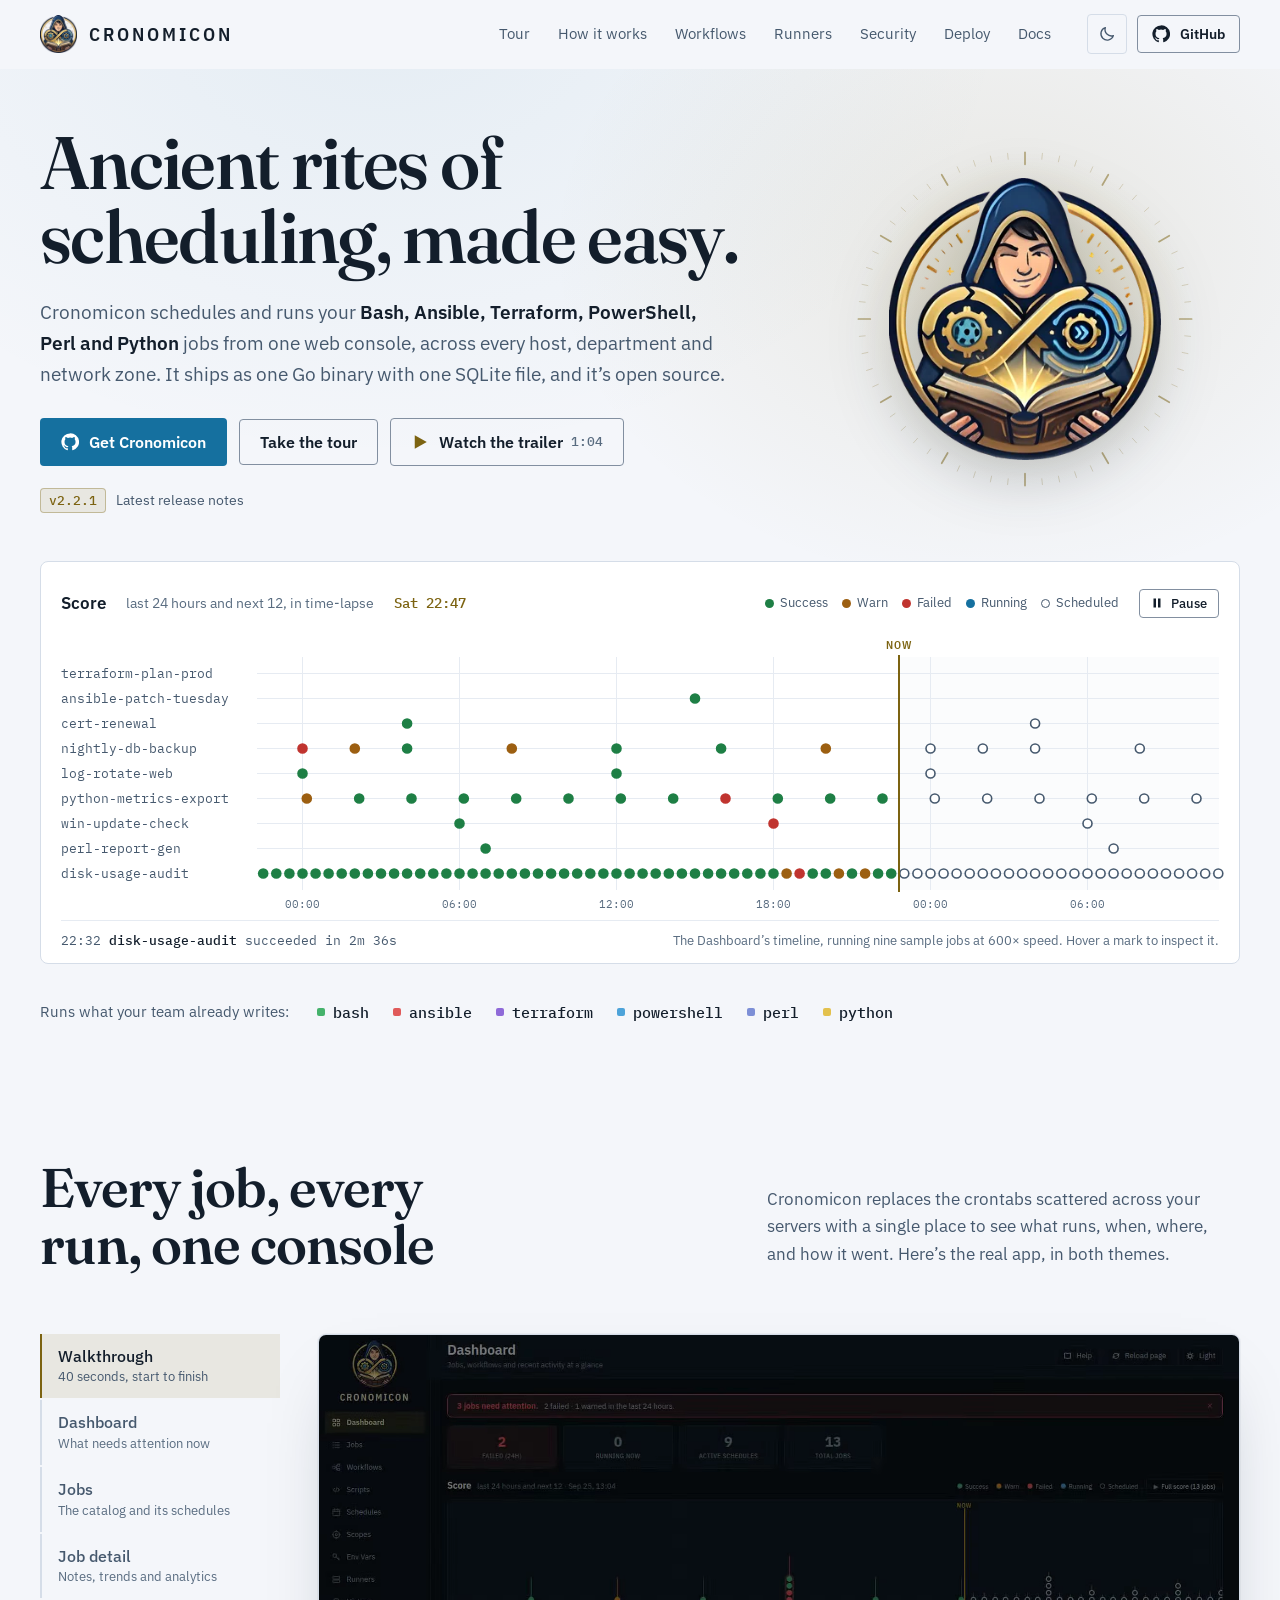
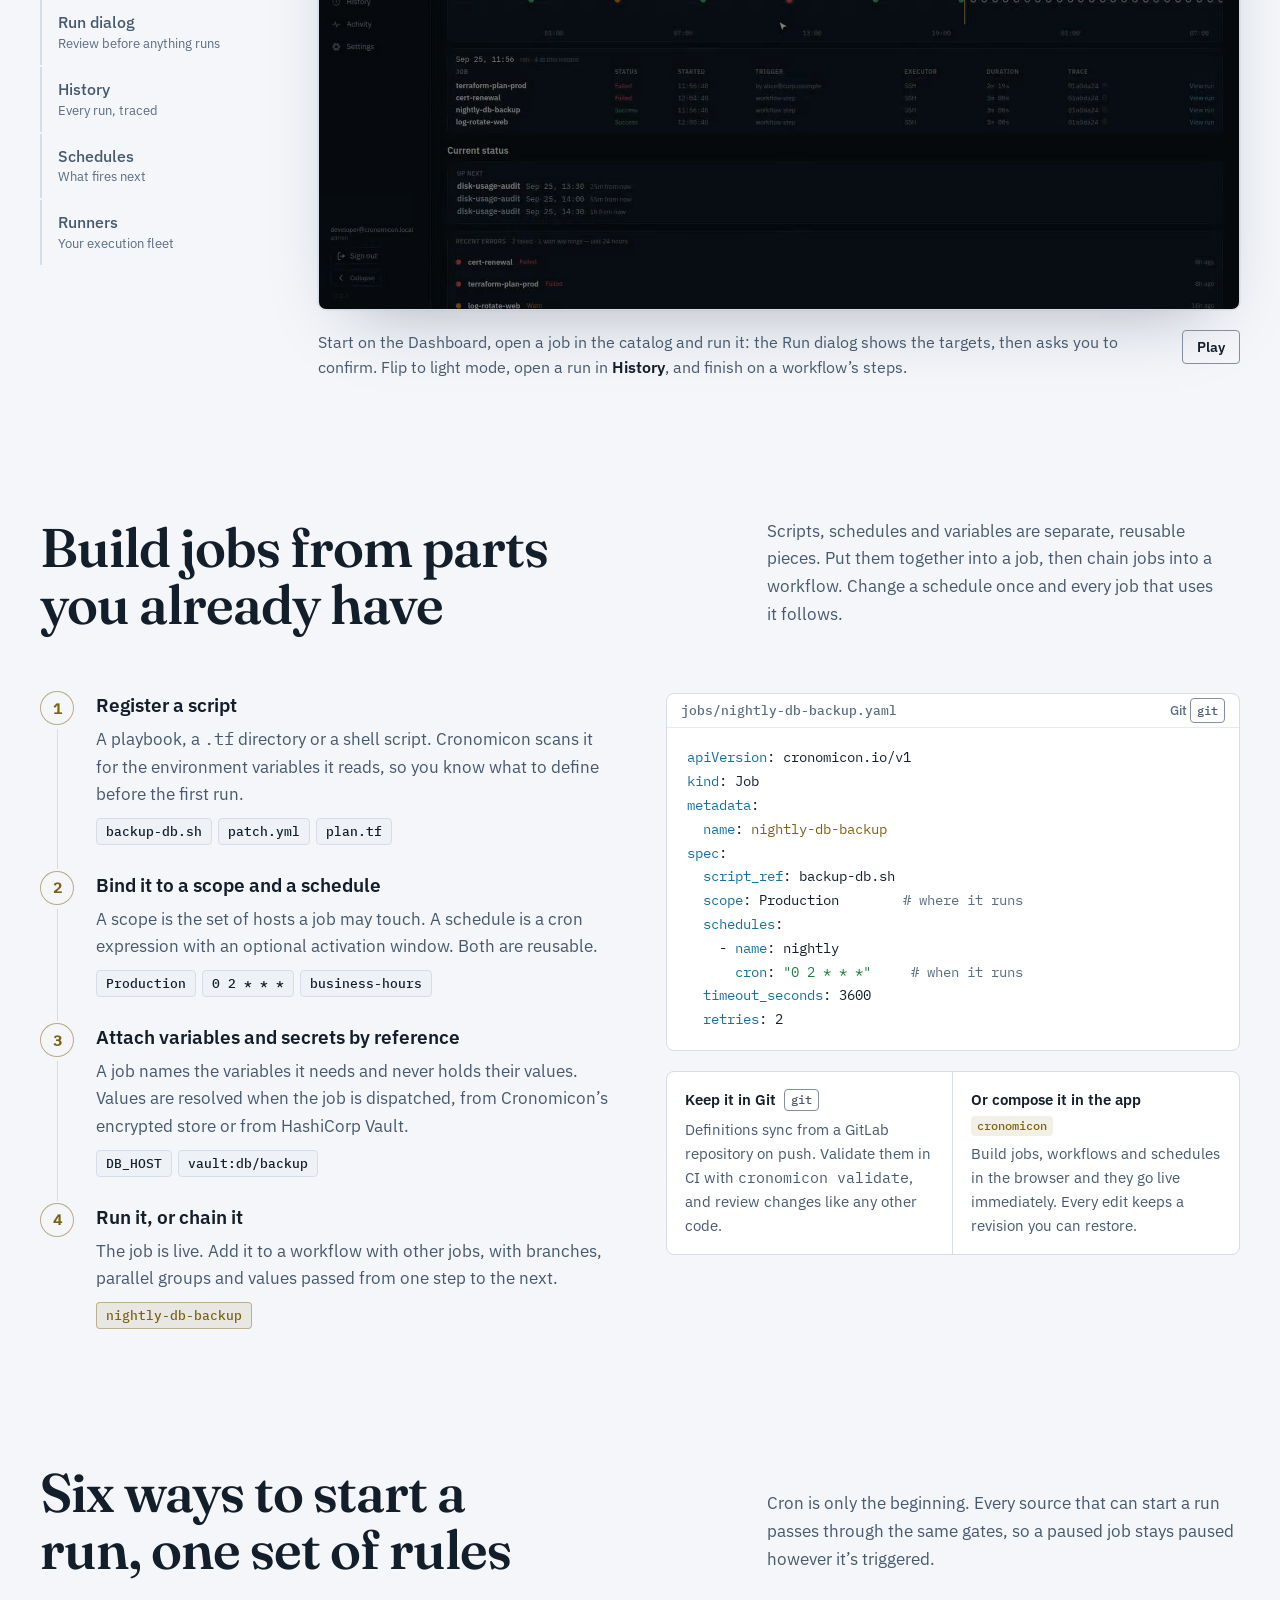
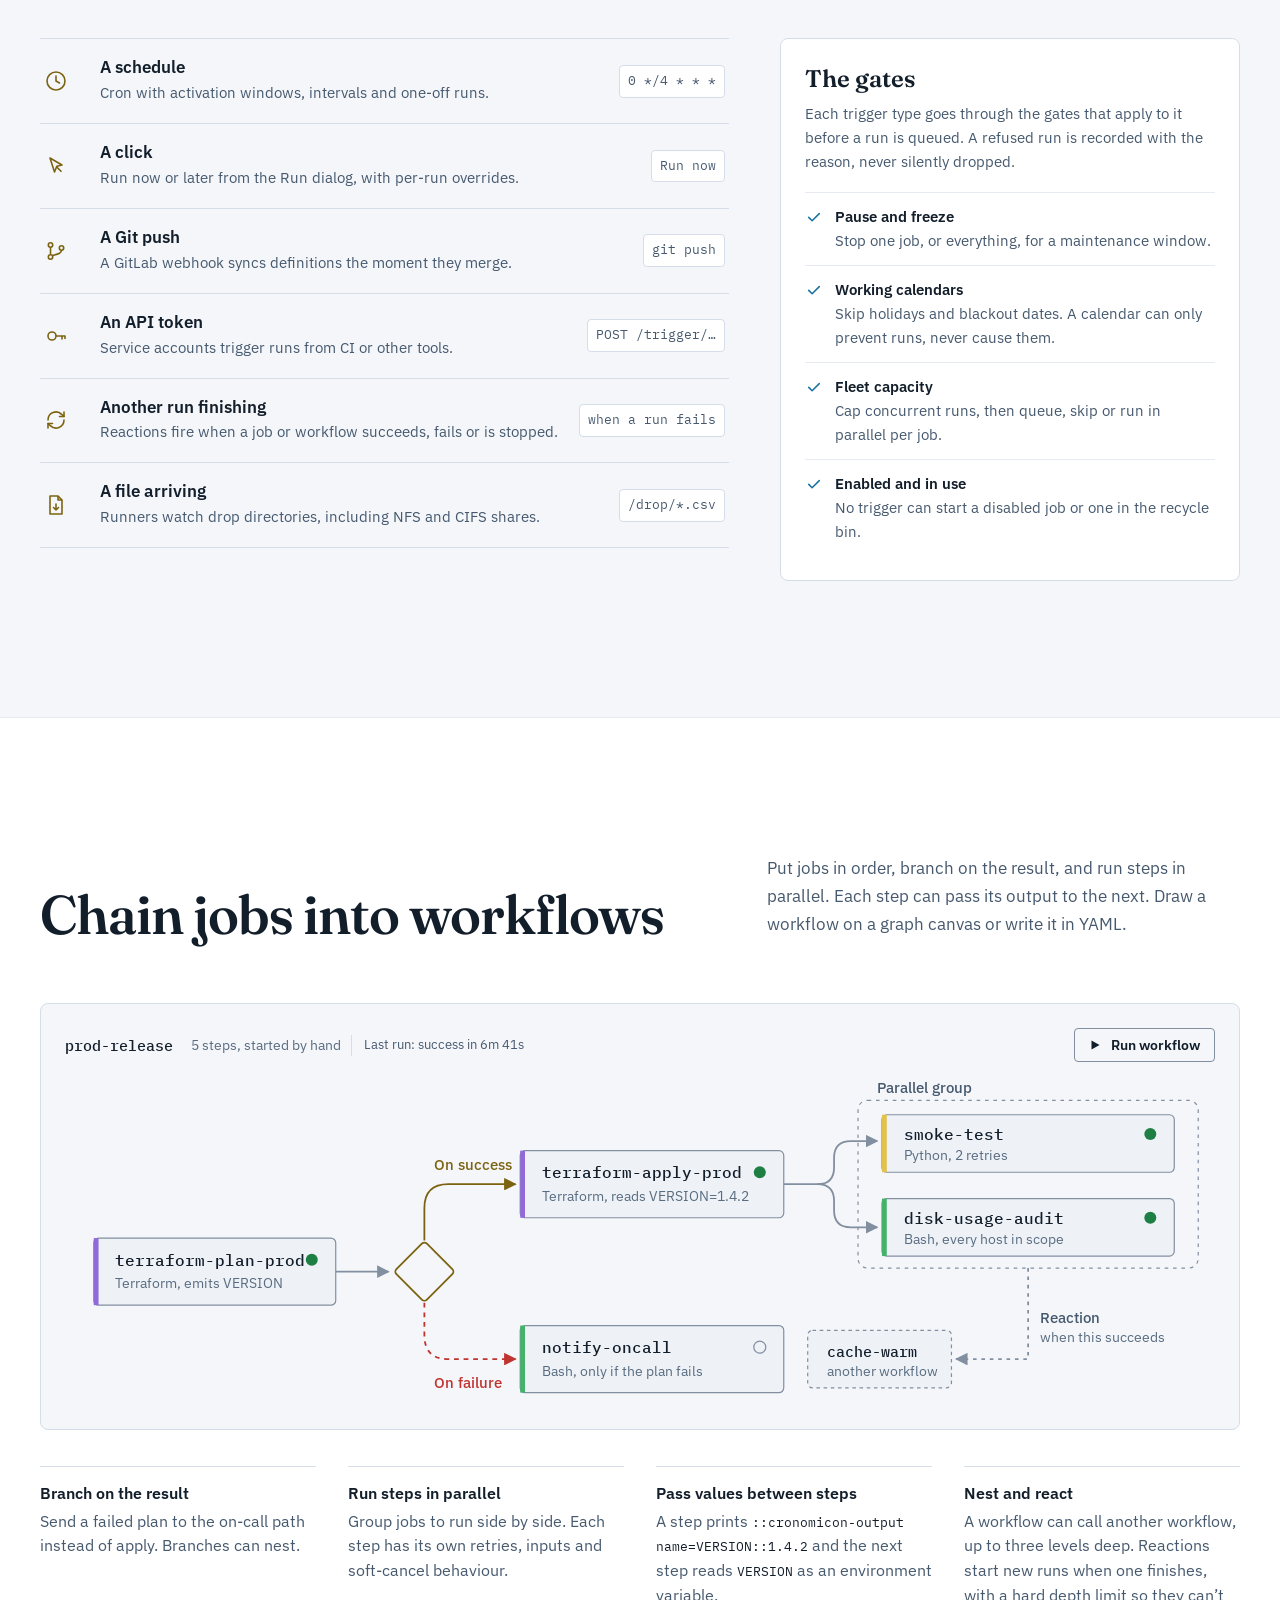
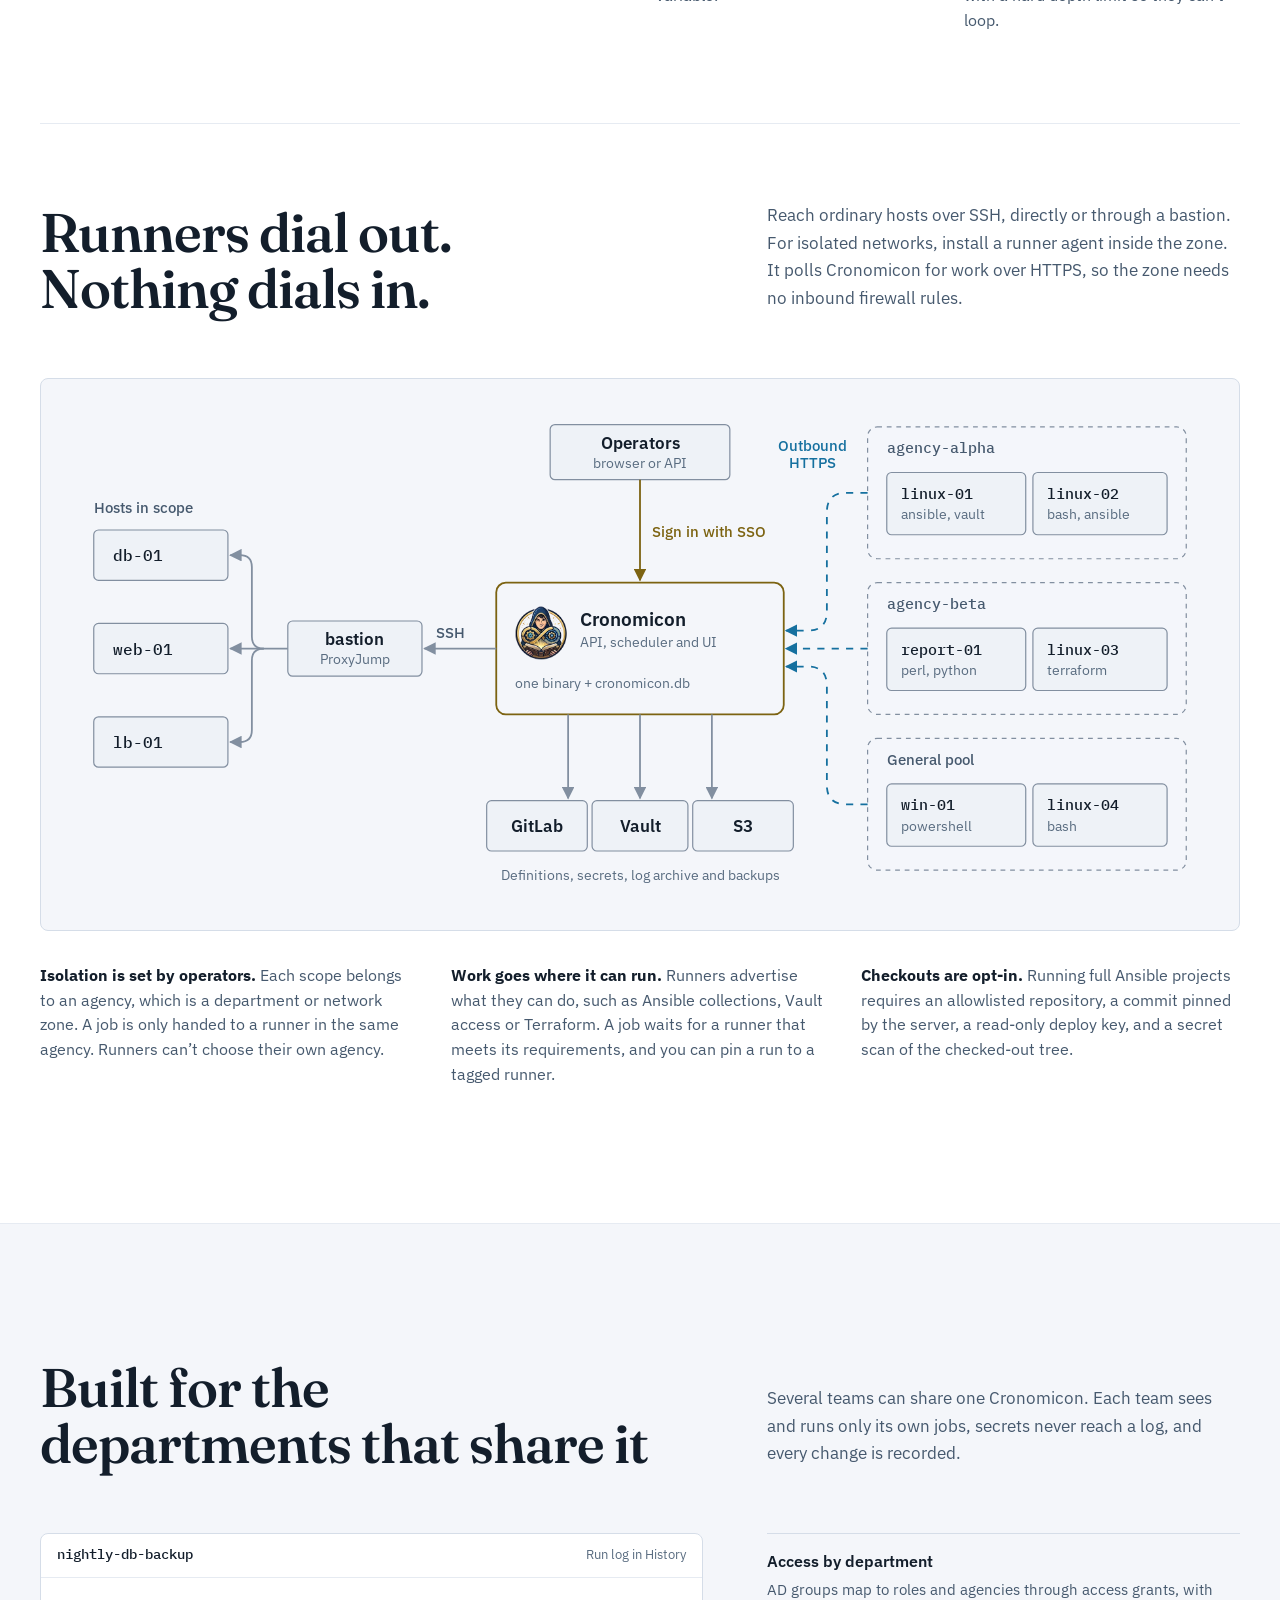
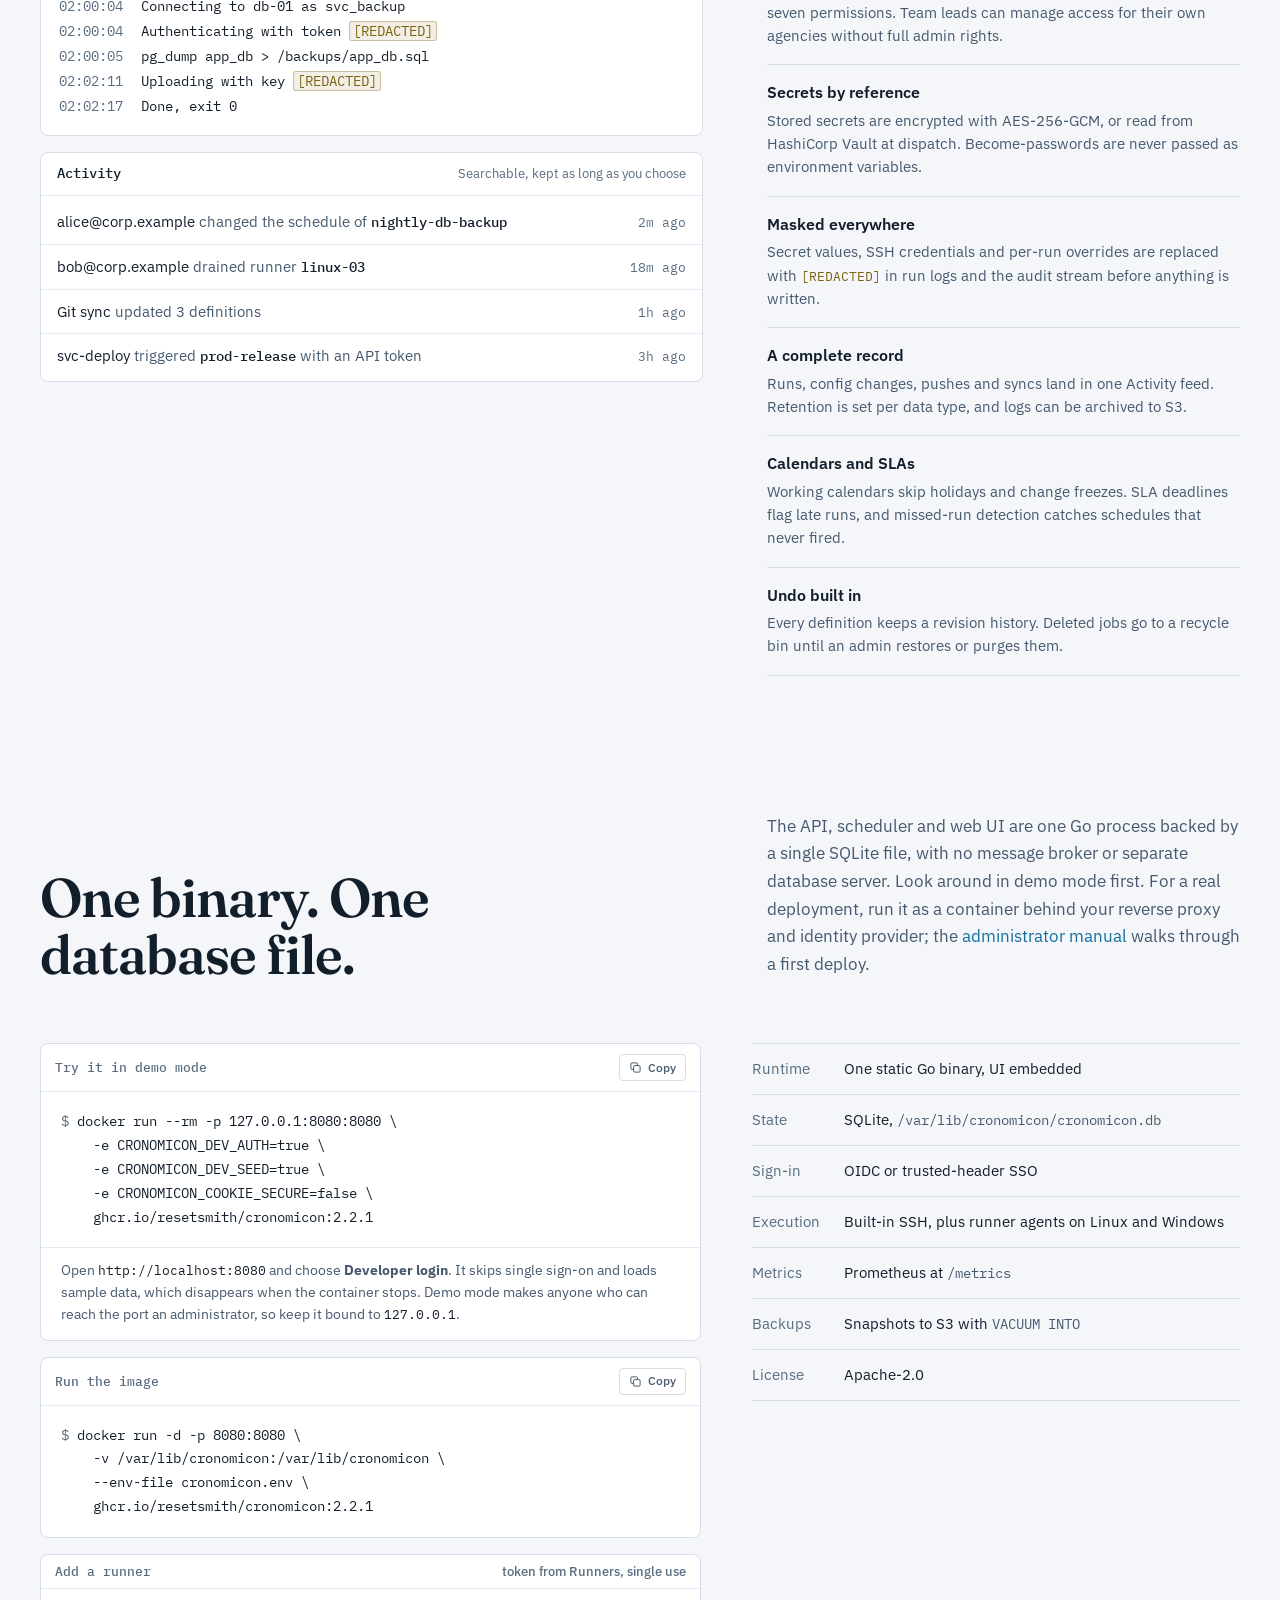
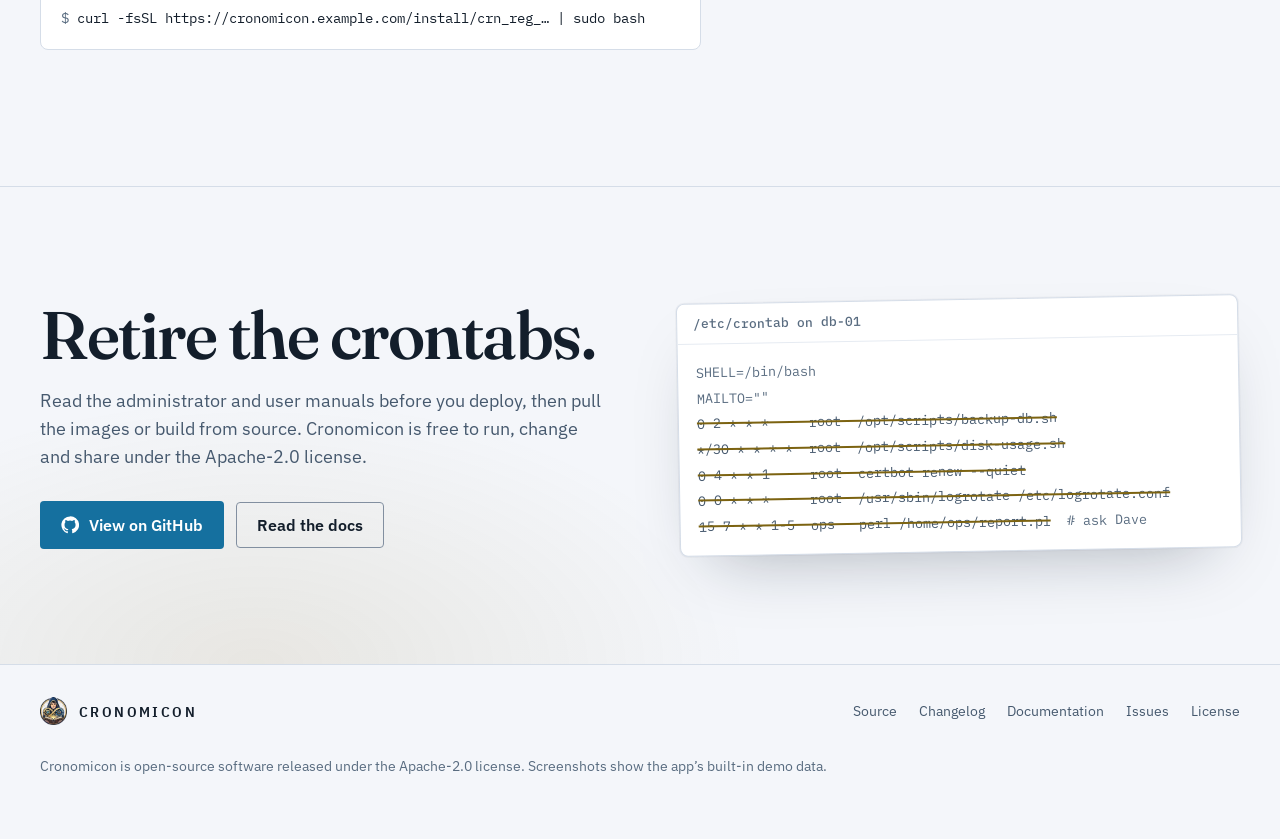
==== commit 1d2cfbaf: "Publish the Cronomicon 2.2.1 manuals" ====
--- a/index.html
+++ b/index.html
@@ -48,7 +48,7 @@
   <!-- analytics:end -->
 
   <script type="application/ld+json">
-  {"@context":"https://schema.org","@type":"SoftwareApplication","name":"Cronomicon","applicationCategory":"DeveloperApplication","operatingSystem":"Linux, Windows (runners)","softwareVersion":"2.2.0","license":"https://www.apache.org/licenses/LICENSE-2.0","url":"https://cronomicon.io/","codeRepository":"https://github.com/ResetSmith/cronomicon","offers":{"@type":"Offer","price":"0","priceCurrency":"USD"}}
+  {"@context":"https://schema.org","@type":"SoftwareApplication","name":"Cronomicon","applicationCategory":"DeveloperApplication","operatingSystem":"Linux, Windows (runners)","softwareVersion":"2.2.1","license":"https://www.apache.org/licenses/LICENSE-2.0","url":"https://cronomicon.io/","codeRepository":"https://github.com/ResetSmith/cronomicon","offers":{"@type":"Offer","price":"0","priceCurrency":"USD"}}
   </script>
   <script type="application/ld+json">
   {"@context":"https://schema.org","@type":"VideoObject","name":"Cronomicon trailer","description":"A one-minute introduction to Cronomicon: scattered crontabs replaced by one console for scripts, schedules, workflows, isolated runners and masked secrets.","thumbnailUrl":"https://cronomicon.io/assets/media/trailer-poster.webp","uploadDate":"2026-09-26","duration":"PT1M4S","contentUrl":"https://cronomicon.io/assets/media/trailer.mp4","embedUrl":"https://cronomicon.io/#trailer"}
@@ -126,7 +126,7 @@
           <a class="btn btn-ghost" href="#tour">Take the tour</a>
           <button class="btn btn-ghost" type="button" id="trailer-open" aria-haspopup="dialog" aria-controls="trailer"><svg><use href="#i-play"/></svg>Watch the trailer<span class="btn-meta">1:04</span></button>
         </div>
-        <a class="release-link" href="https://github.com/ResetSmith/cronomicon/releases/latest"><span class="tag">v2.2.0</span>Latest release notes</a>
+        <a class="release-link" href="https://github.com/ResetSmith/cronomicon/releases/latest"><span class="tag">v2.2.1</span>Latest release notes</a>
       </div>
       <div class="hero-emblem">
         <svg class="bezel" viewBox="0 0 400 400" aria-hidden="true" id="bezel"></svg>
@@ -704,7 +704,7 @@
     -e CRONOMICON_DEV_AUTH=true \
     -e CRONOMICON_DEV_SEED=true \
     -e CRONOMICON_COOKIE_SECURE=false \
-    ghcr.io/resetsmith/cronomicon:2.2.0</pre>
+    ghcr.io/resetsmith/cronomicon:2.2.1</pre>
         <p class="code-foot">Open <code>http://localhost:8080</code> and choose <strong>Developer login</strong>. It skips single sign-on and loads sample data, which disappears when the container stops. Demo mode makes anyone who can reach the port an administrator, so keep it bound to <code>127.0.0.1</code>.</p>
       </div>
       <div class="code">
@@ -712,7 +712,7 @@
 <pre id="deploy-cmd" tabindex="0" aria-label="Command to run the Cronomicon container image"><span class="prompt">$ </span>docker run -d -p 8080:8080 \
     -v /var/lib/cronomicon:/var/lib/cronomicon \
     --env-file cronomicon.env \
-    ghcr.io/resetsmith/cronomicon:2.2.0</pre>
+    ghcr.io/resetsmith/cronomicon:2.2.1</pre>
       </div>
       <div class="code">
         <div class="code-bar"><span>Add a runner</span><span class="src">token from Runners, single use</span></div>
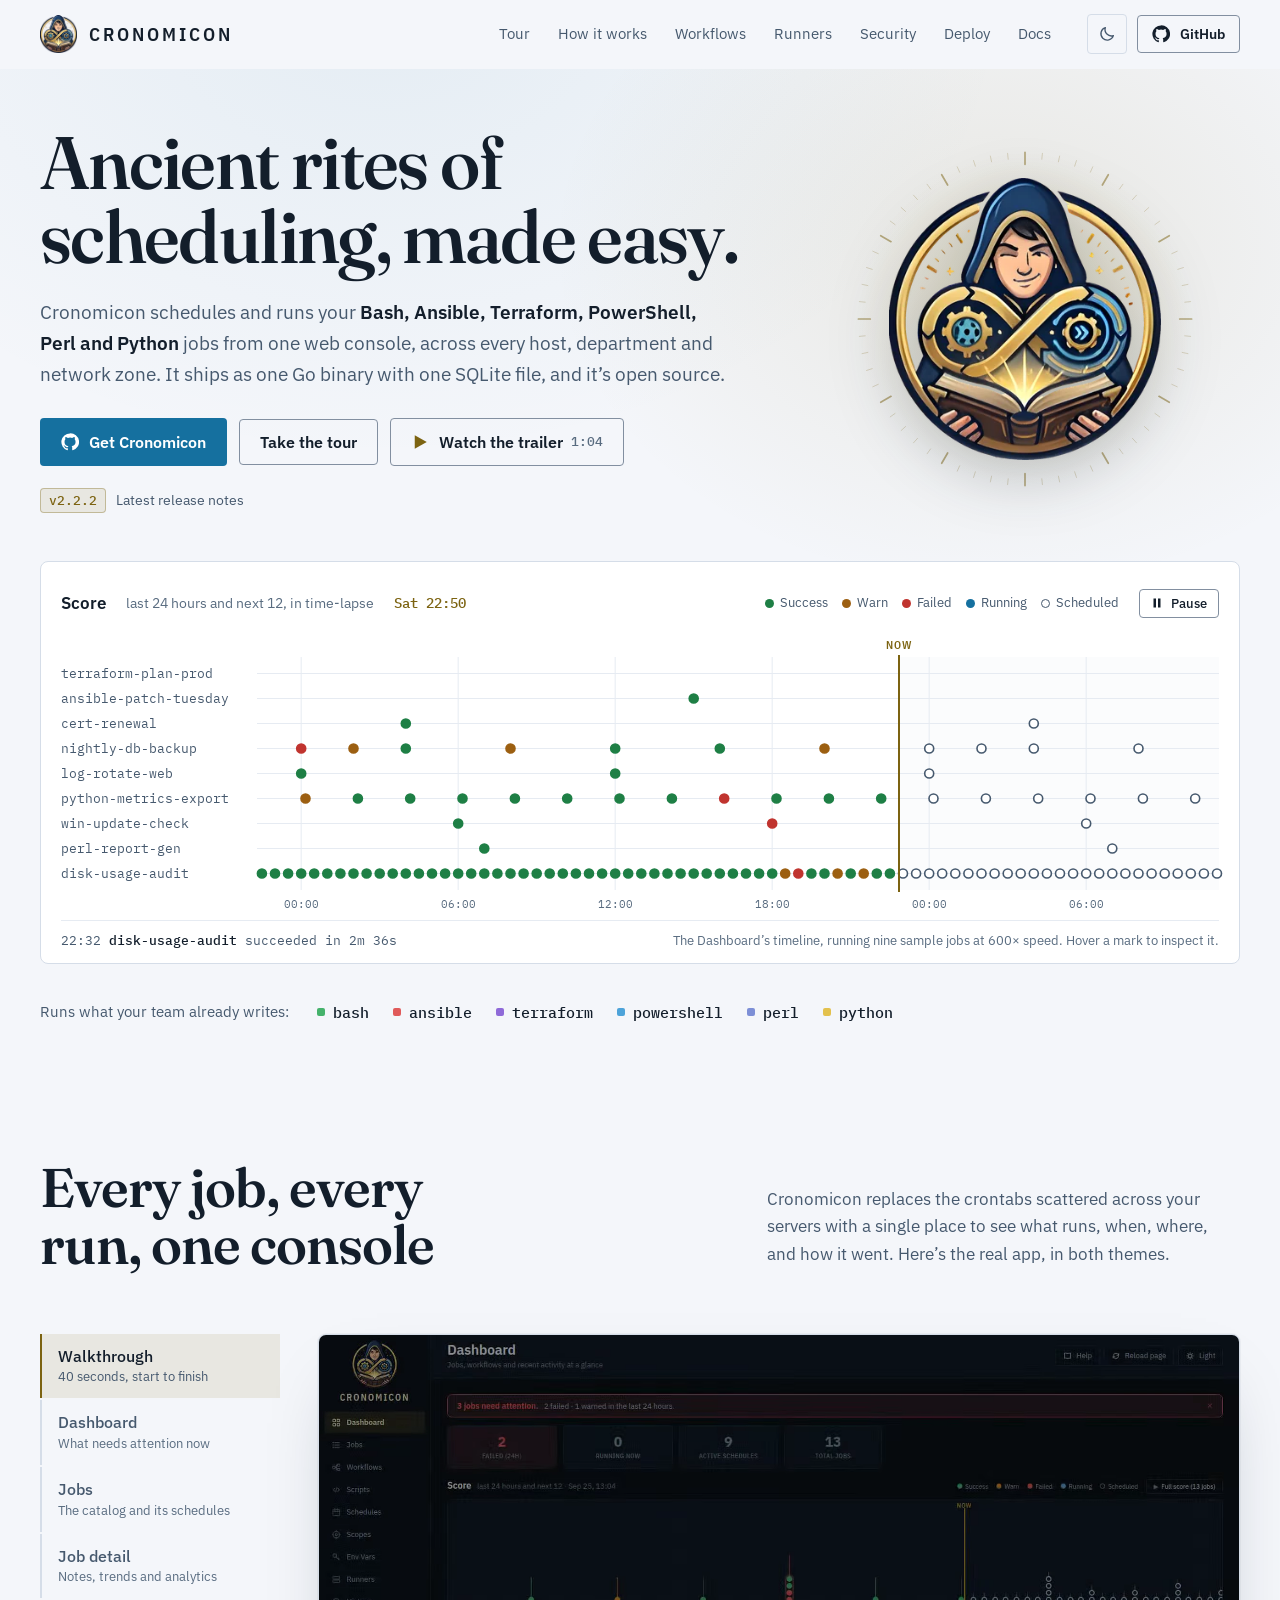
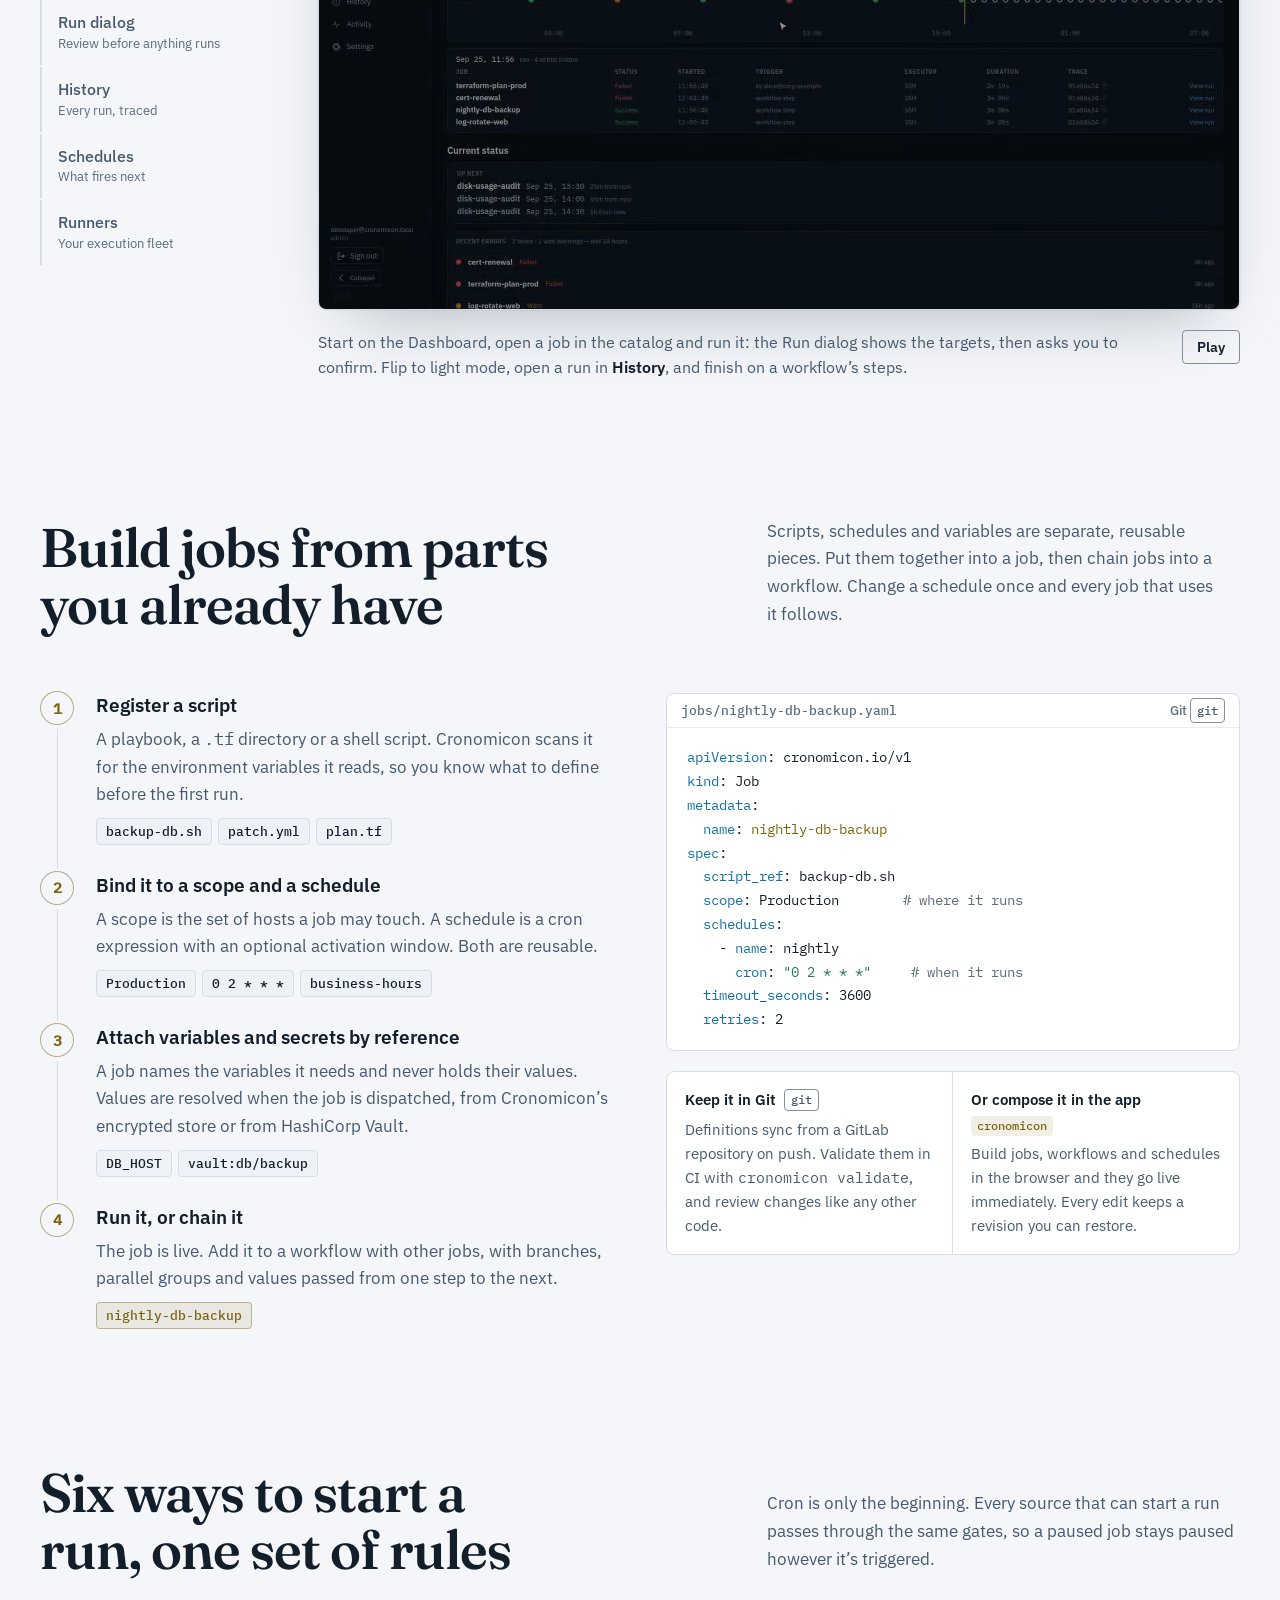
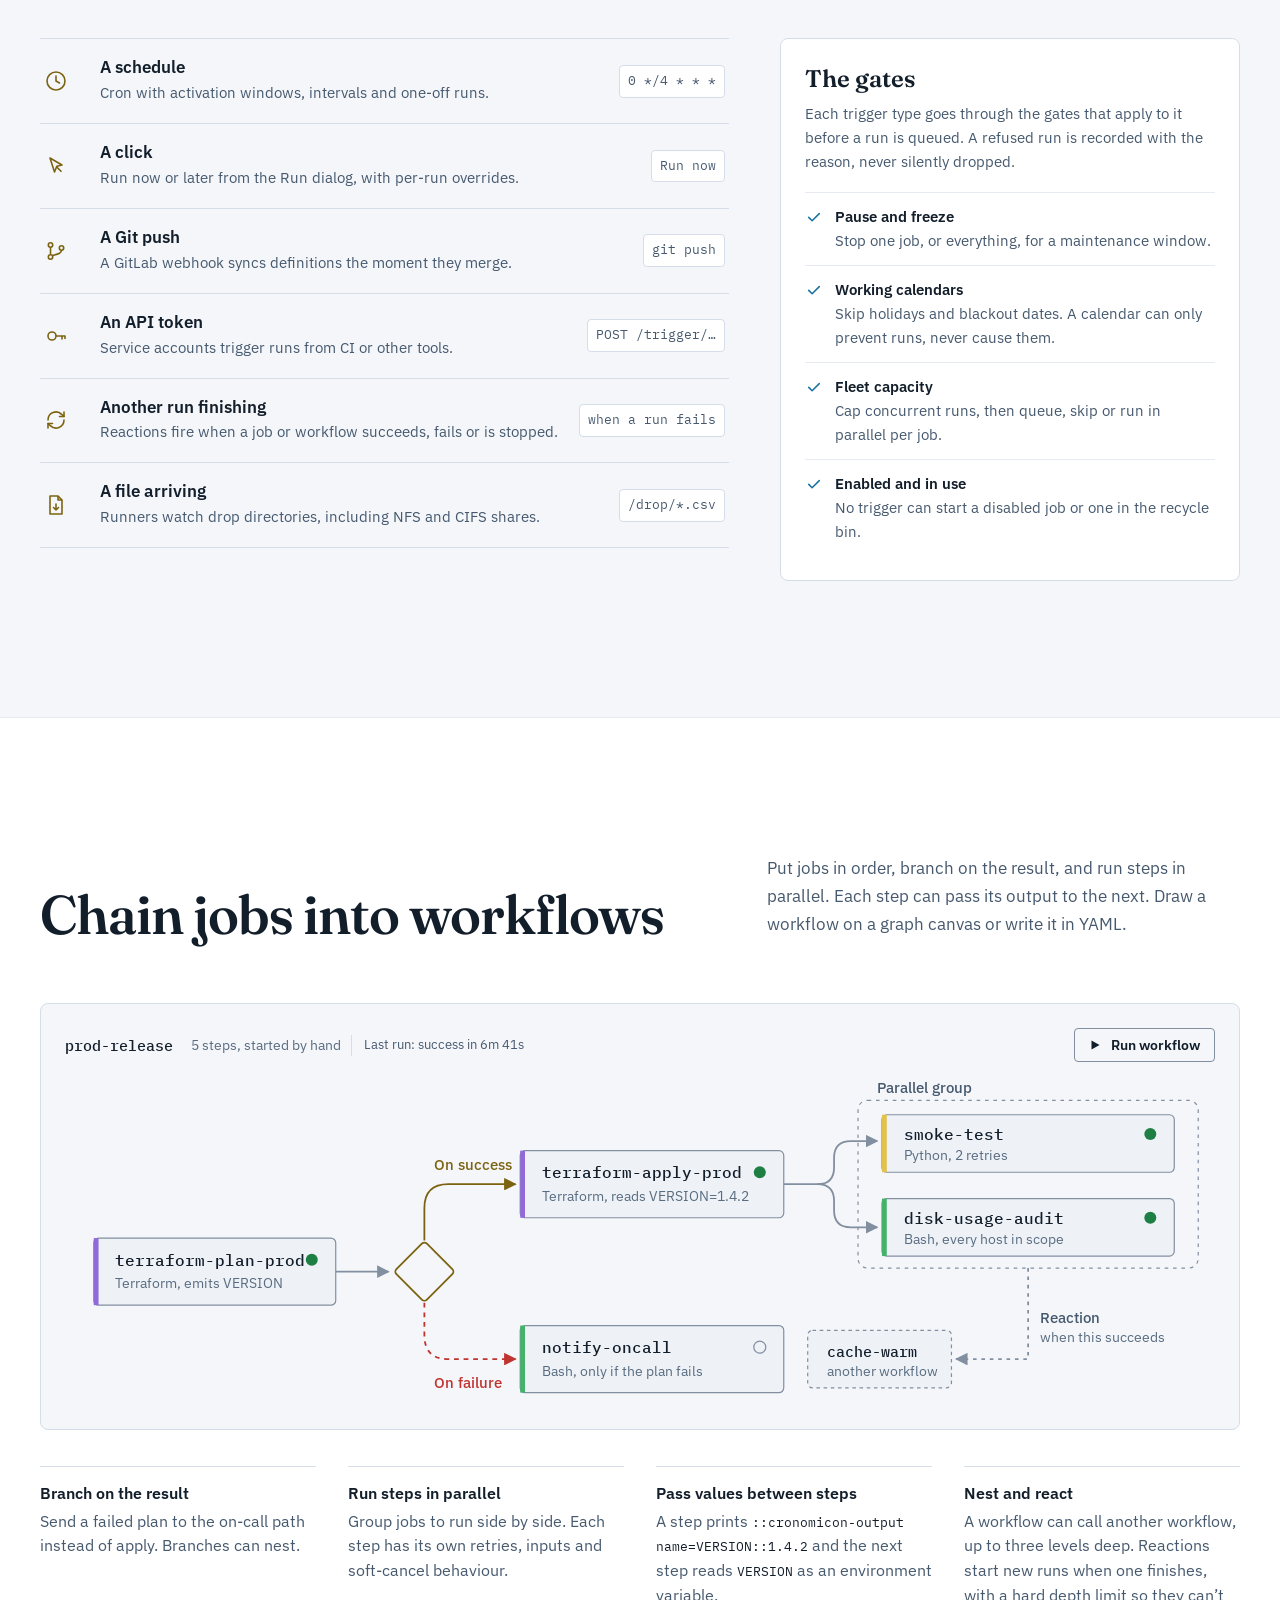
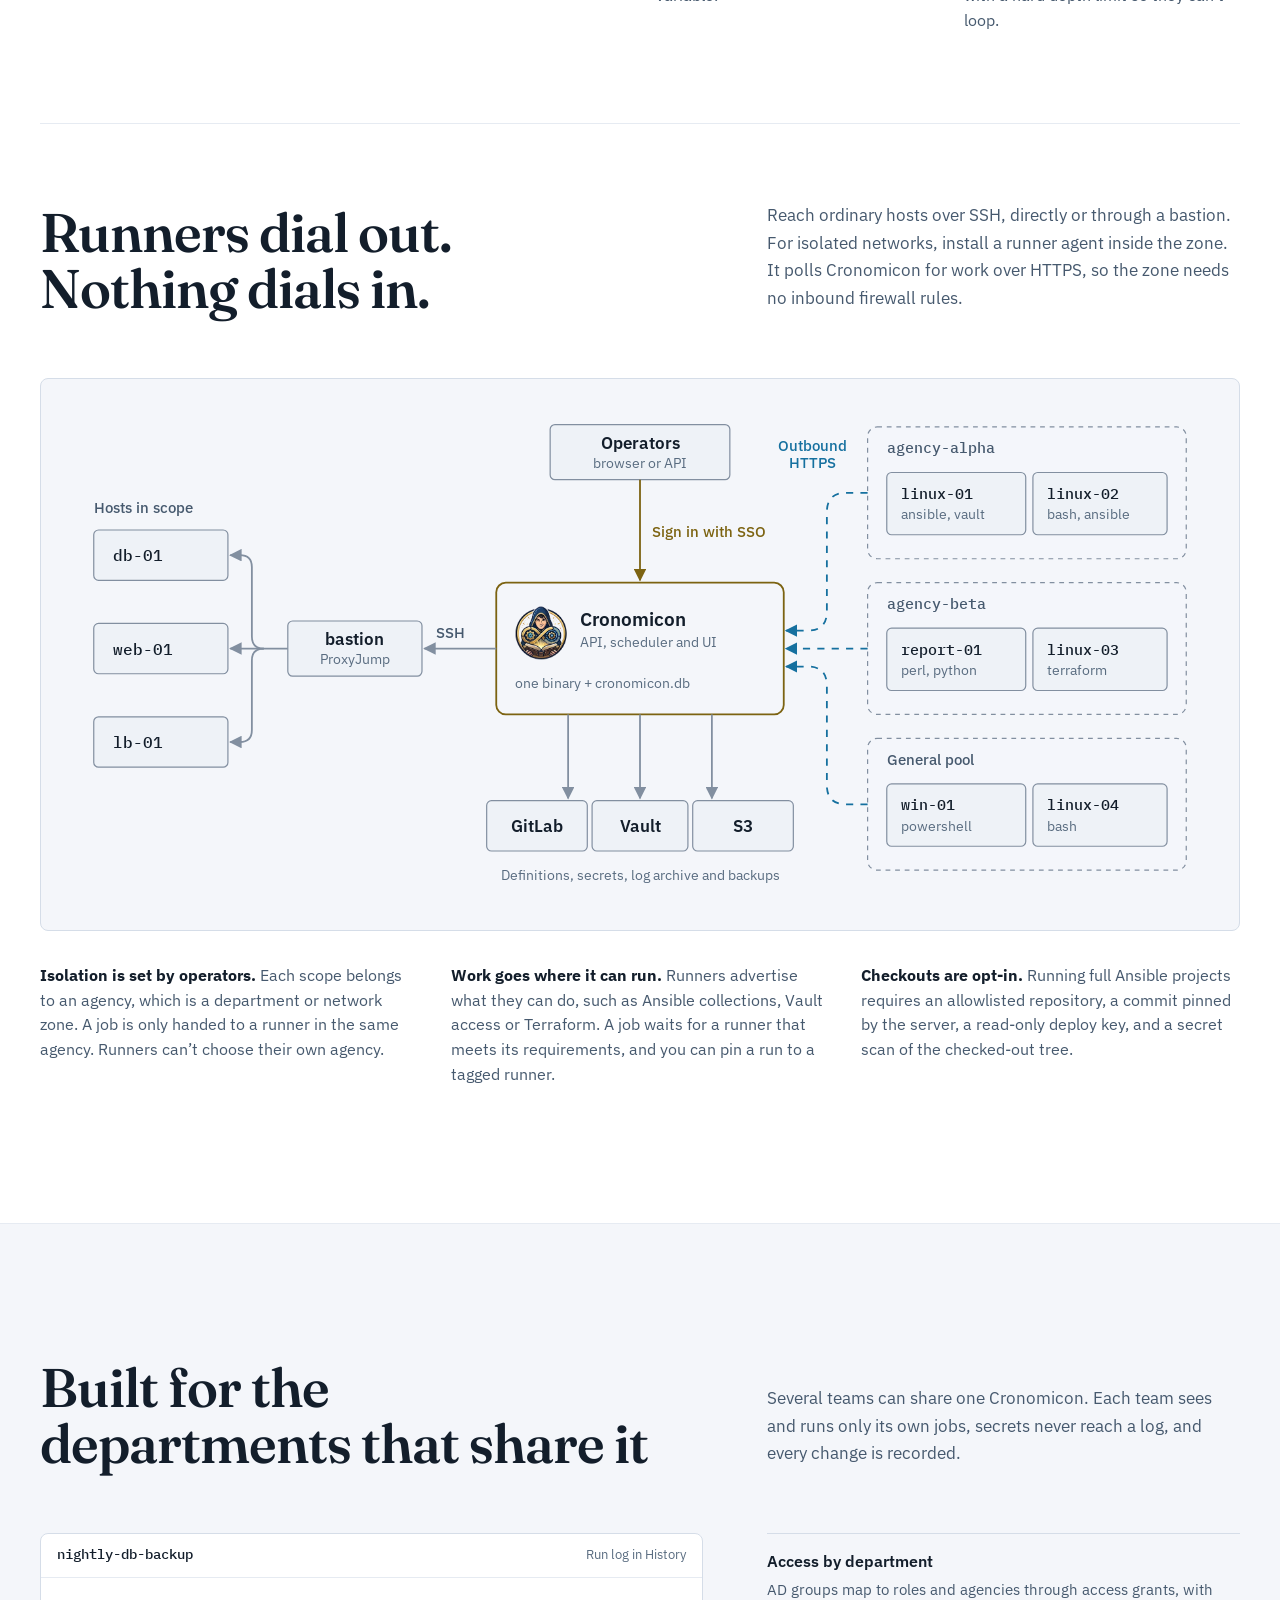
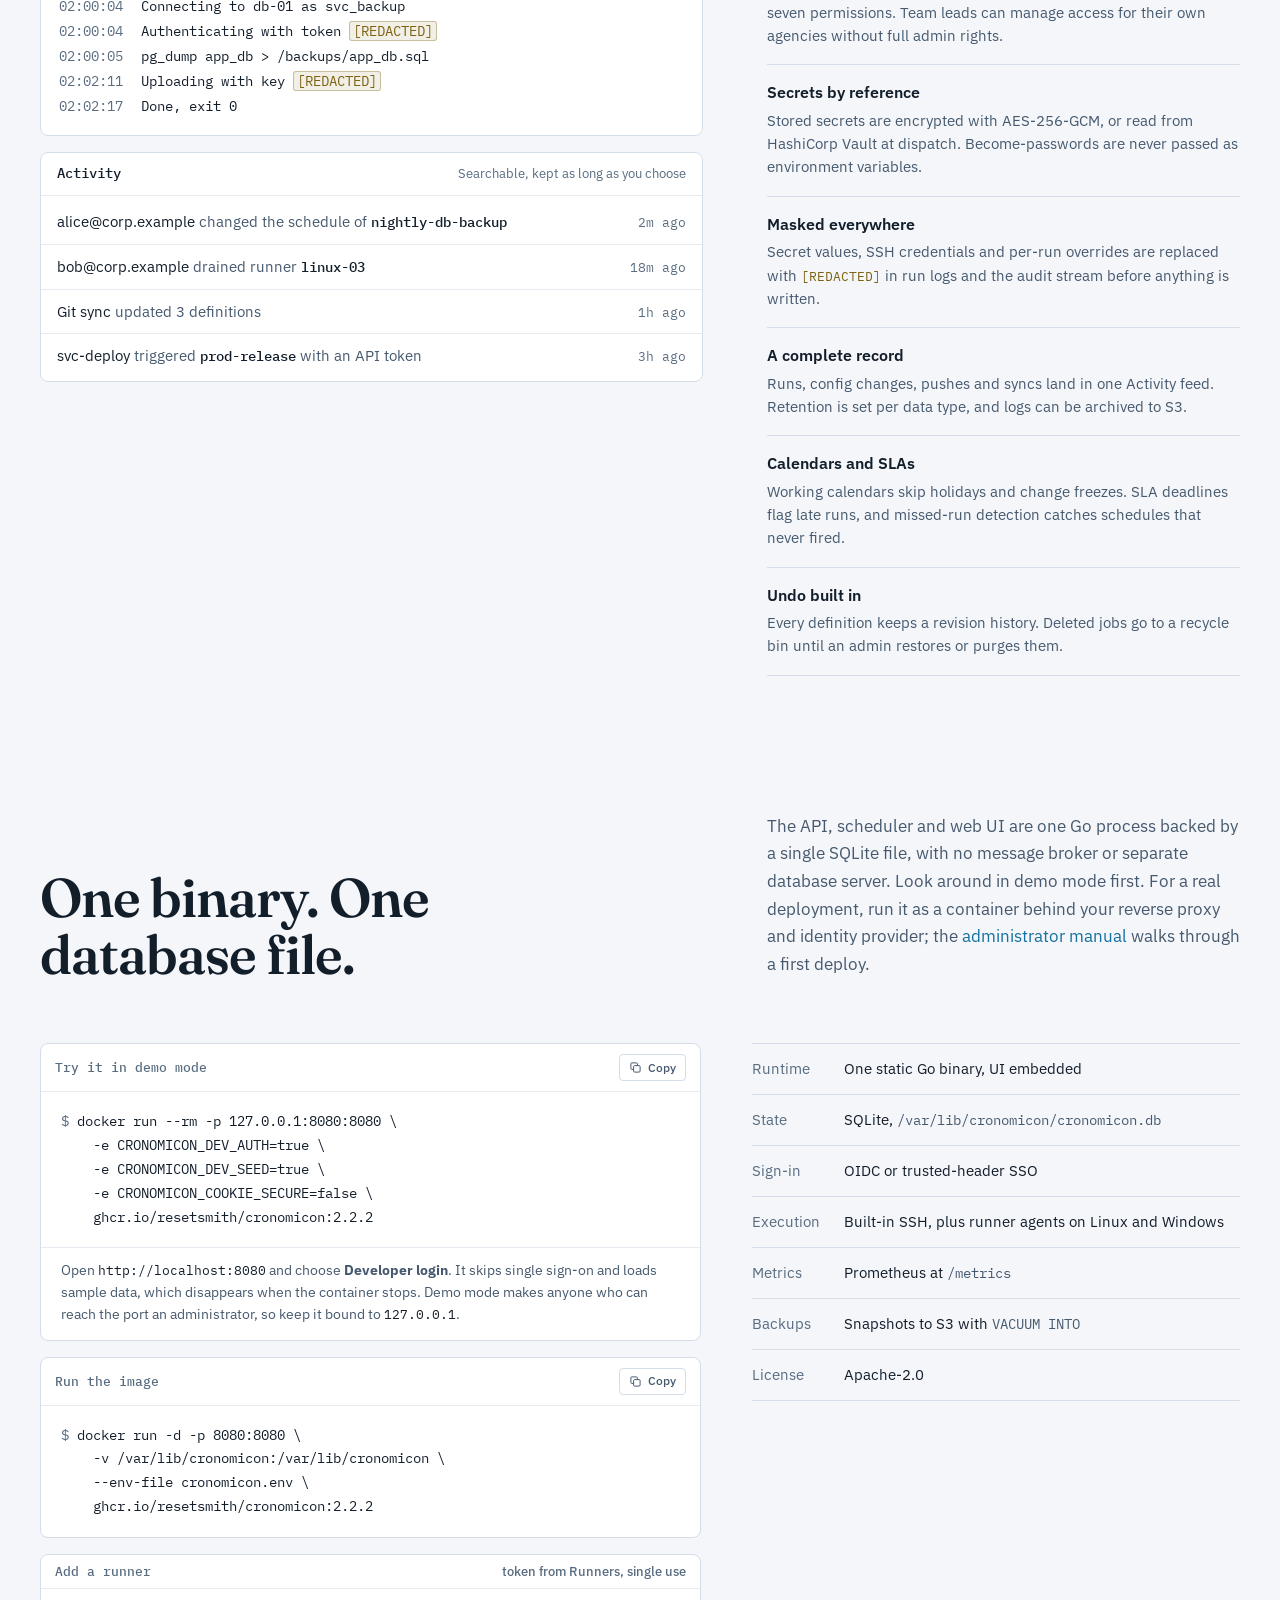
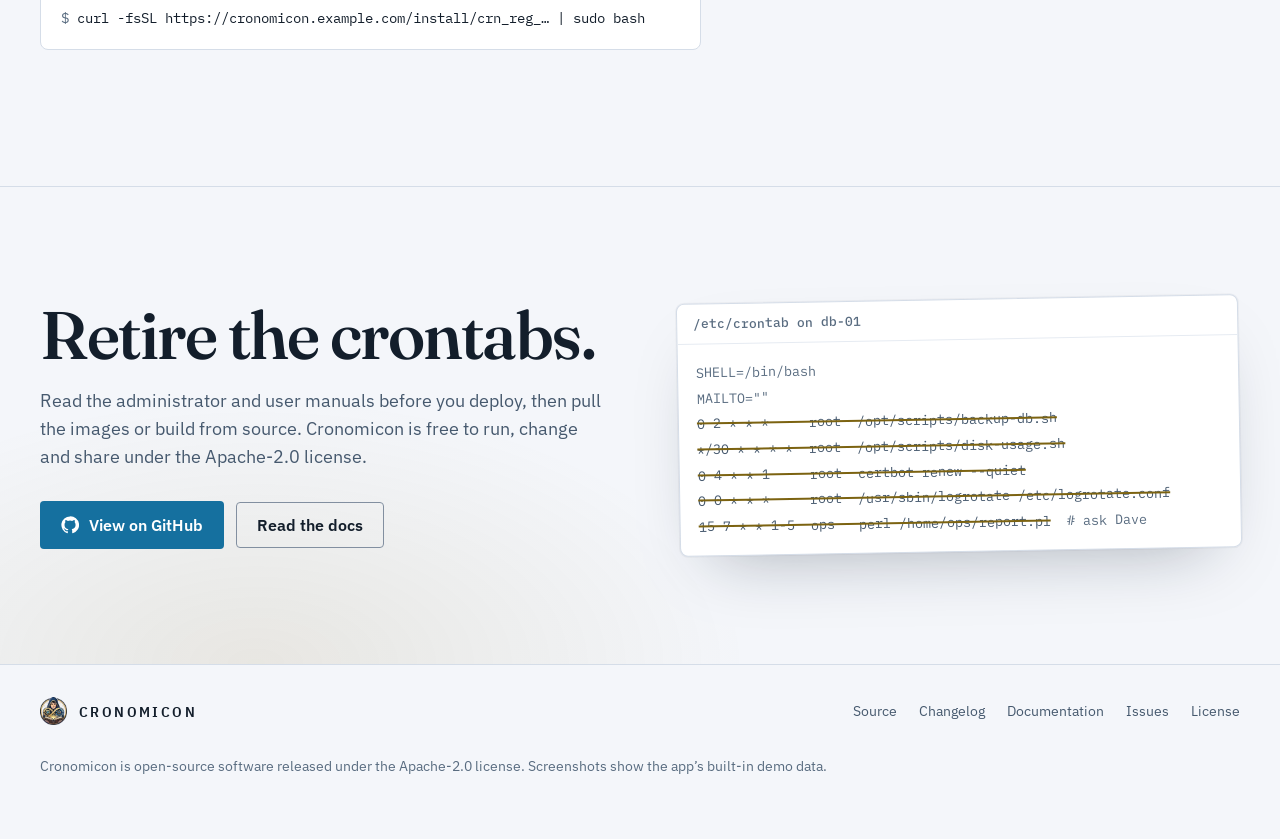
==== commit df5c79a4: "Publish the Cronomicon 2.2.2 manuals" ====
--- a/index.html
+++ b/index.html
@@ -48,7 +48,7 @@
   <!-- analytics:end -->
 
   <script type="application/ld+json">
-  {"@context":"https://schema.org","@type":"SoftwareApplication","name":"Cronomicon","applicationCategory":"DeveloperApplication","operatingSystem":"Linux, Windows (runners)","softwareVersion":"2.2.1","license":"https://www.apache.org/licenses/LICENSE-2.0","url":"https://cronomicon.io/","codeRepository":"https://github.com/ResetSmith/cronomicon","offers":{"@type":"Offer","price":"0","priceCurrency":"USD"}}
+  {"@context":"https://schema.org","@type":"SoftwareApplication","name":"Cronomicon","applicationCategory":"DeveloperApplication","operatingSystem":"Linux, Windows (runners)","softwareVersion":"2.2.2","license":"https://www.apache.org/licenses/LICENSE-2.0","url":"https://cronomicon.io/","codeRepository":"https://github.com/ResetSmith/cronomicon","offers":{"@type":"Offer","price":"0","priceCurrency":"USD"}}
   </script>
   <script type="application/ld+json">
   {"@context":"https://schema.org","@type":"VideoObject","name":"Cronomicon trailer","description":"A one-minute introduction to Cronomicon: scattered crontabs replaced by one console for scripts, schedules, workflows, isolated runners and masked secrets.","thumbnailUrl":"https://cronomicon.io/assets/media/trailer-poster.webp","uploadDate":"2026-09-26","duration":"PT1M4S","contentUrl":"https://cronomicon.io/assets/media/trailer.mp4","embedUrl":"https://cronomicon.io/#trailer"}
@@ -126,7 +126,7 @@
           <a class="btn btn-ghost" href="#tour">Take the tour</a>
           <button class="btn btn-ghost" type="button" id="trailer-open" aria-haspopup="dialog" aria-controls="trailer"><svg><use href="#i-play"/></svg>Watch the trailer<span class="btn-meta">1:04</span></button>
         </div>
-        <a class="release-link" href="https://github.com/ResetSmith/cronomicon/releases/latest"><span class="tag">v2.2.1</span>Latest release notes</a>
+        <a class="release-link" href="https://github.com/ResetSmith/cronomicon/releases/latest"><span class="tag">v2.2.2</span>Latest release notes</a>
       </div>
       <div class="hero-emblem">
         <svg class="bezel" viewBox="0 0 400 400" aria-hidden="true" id="bezel"></svg>
@@ -704,7 +704,7 @@
     -e CRONOMICON_DEV_AUTH=true \
     -e CRONOMICON_DEV_SEED=true \
     -e CRONOMICON_COOKIE_SECURE=false \
-    ghcr.io/resetsmith/cronomicon:2.2.1</pre>
+    ghcr.io/resetsmith/cronomicon:2.2.2</pre>
         <p class="code-foot">Open <code>http://localhost:8080</code> and choose <strong>Developer login</strong>. It skips single sign-on and loads sample data, which disappears when the container stops. Demo mode makes anyone who can reach the port an administrator, so keep it bound to <code>127.0.0.1</code>.</p>
       </div>
       <div class="code">
@@ -712,7 +712,7 @@
 <pre id="deploy-cmd" tabindex="0" aria-label="Command to run the Cronomicon container image"><span class="prompt">$ </span>docker run -d -p 8080:8080 \
     -v /var/lib/cronomicon:/var/lib/cronomicon \
     --env-file cronomicon.env \
-    ghcr.io/resetsmith/cronomicon:2.2.1</pre>
+    ghcr.io/resetsmith/cronomicon:2.2.2</pre>
       </div>
       <div class="code">
         <div class="code-bar"><span>Add a runner</span><span class="src">token from Runners, single use</span></div>
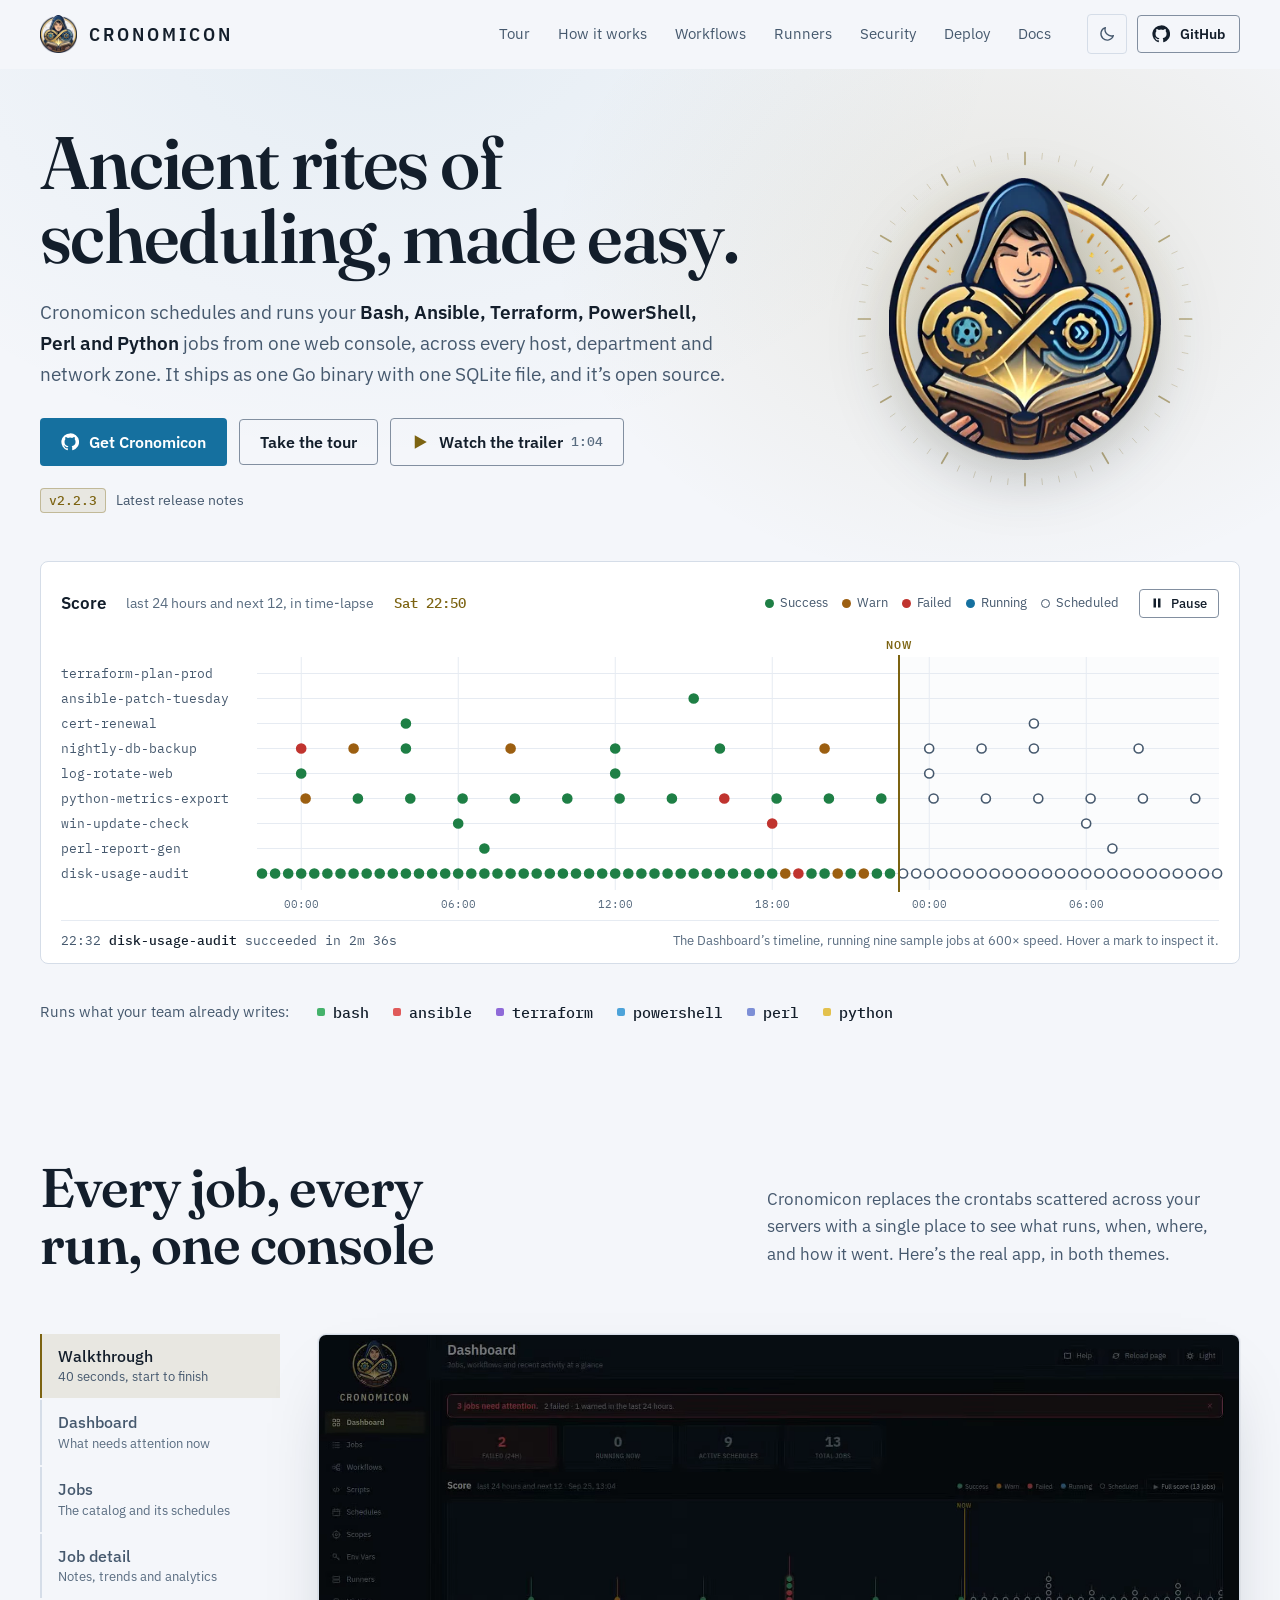
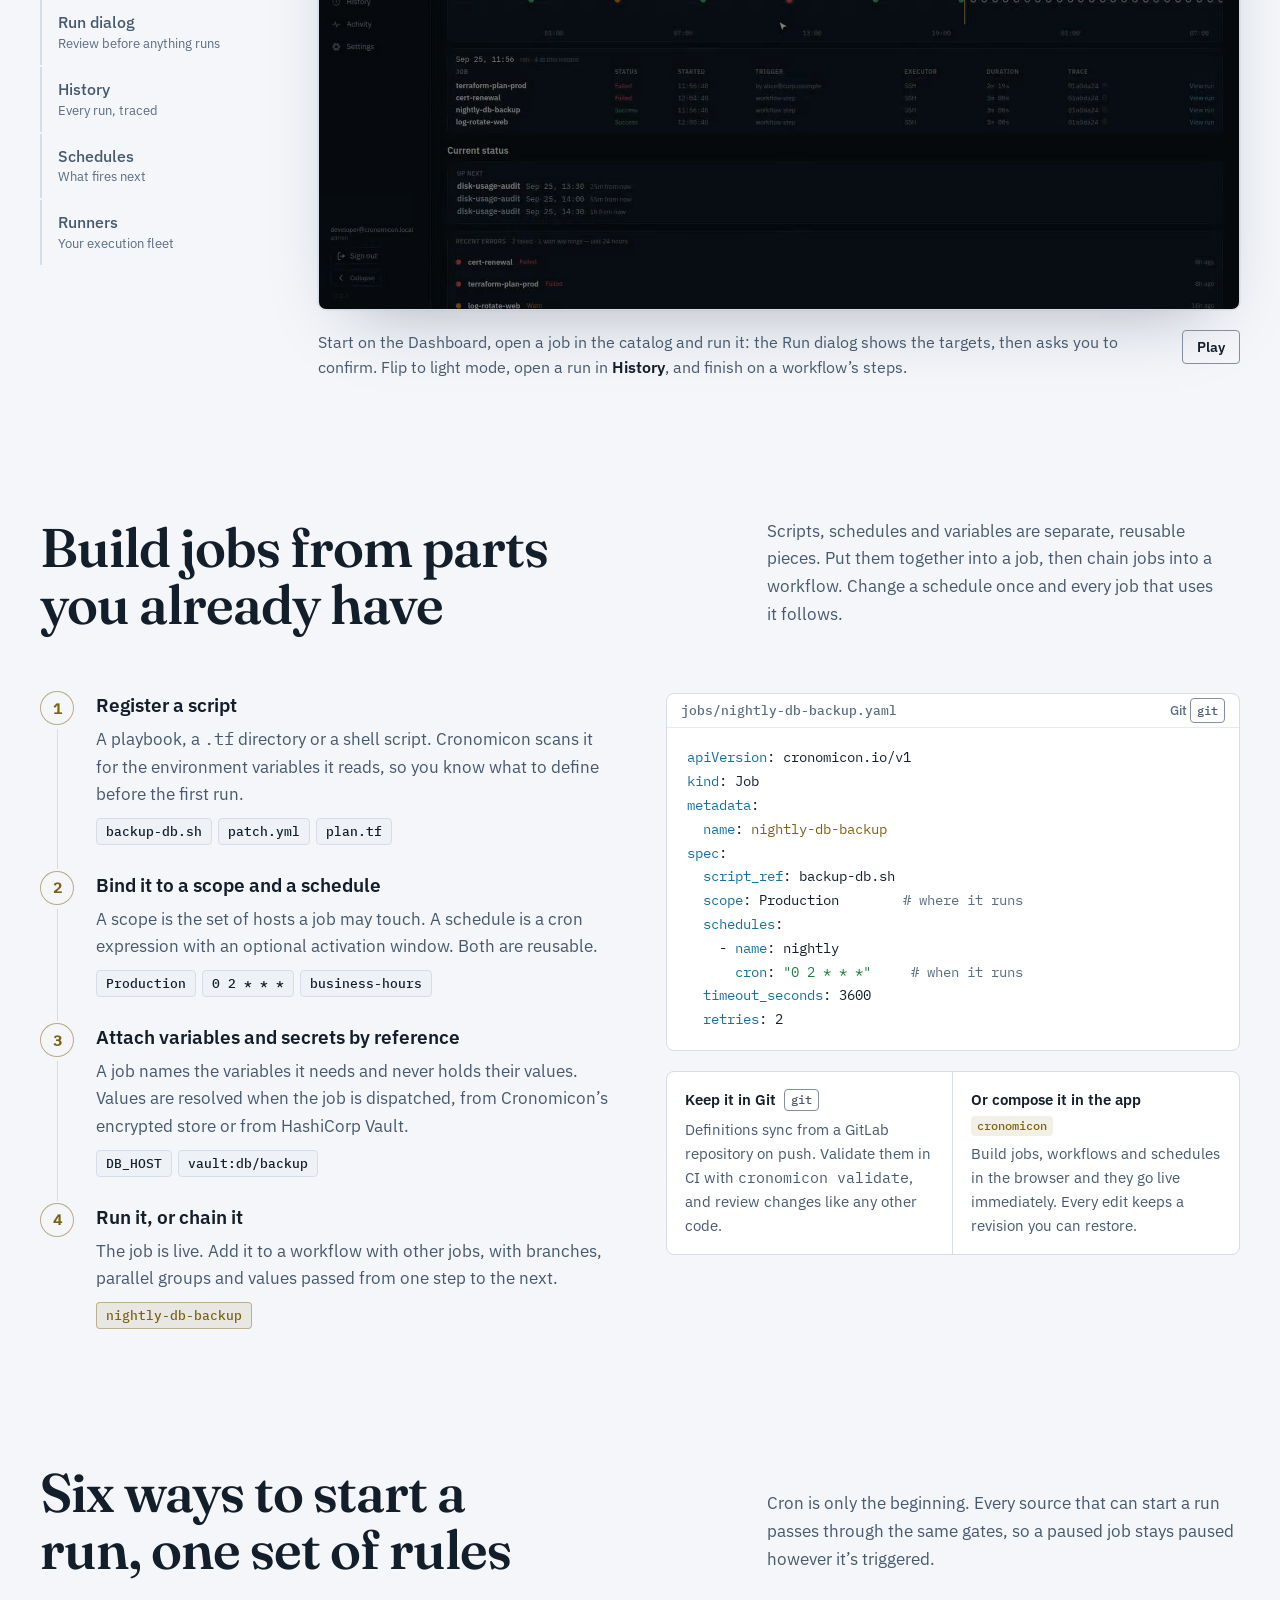
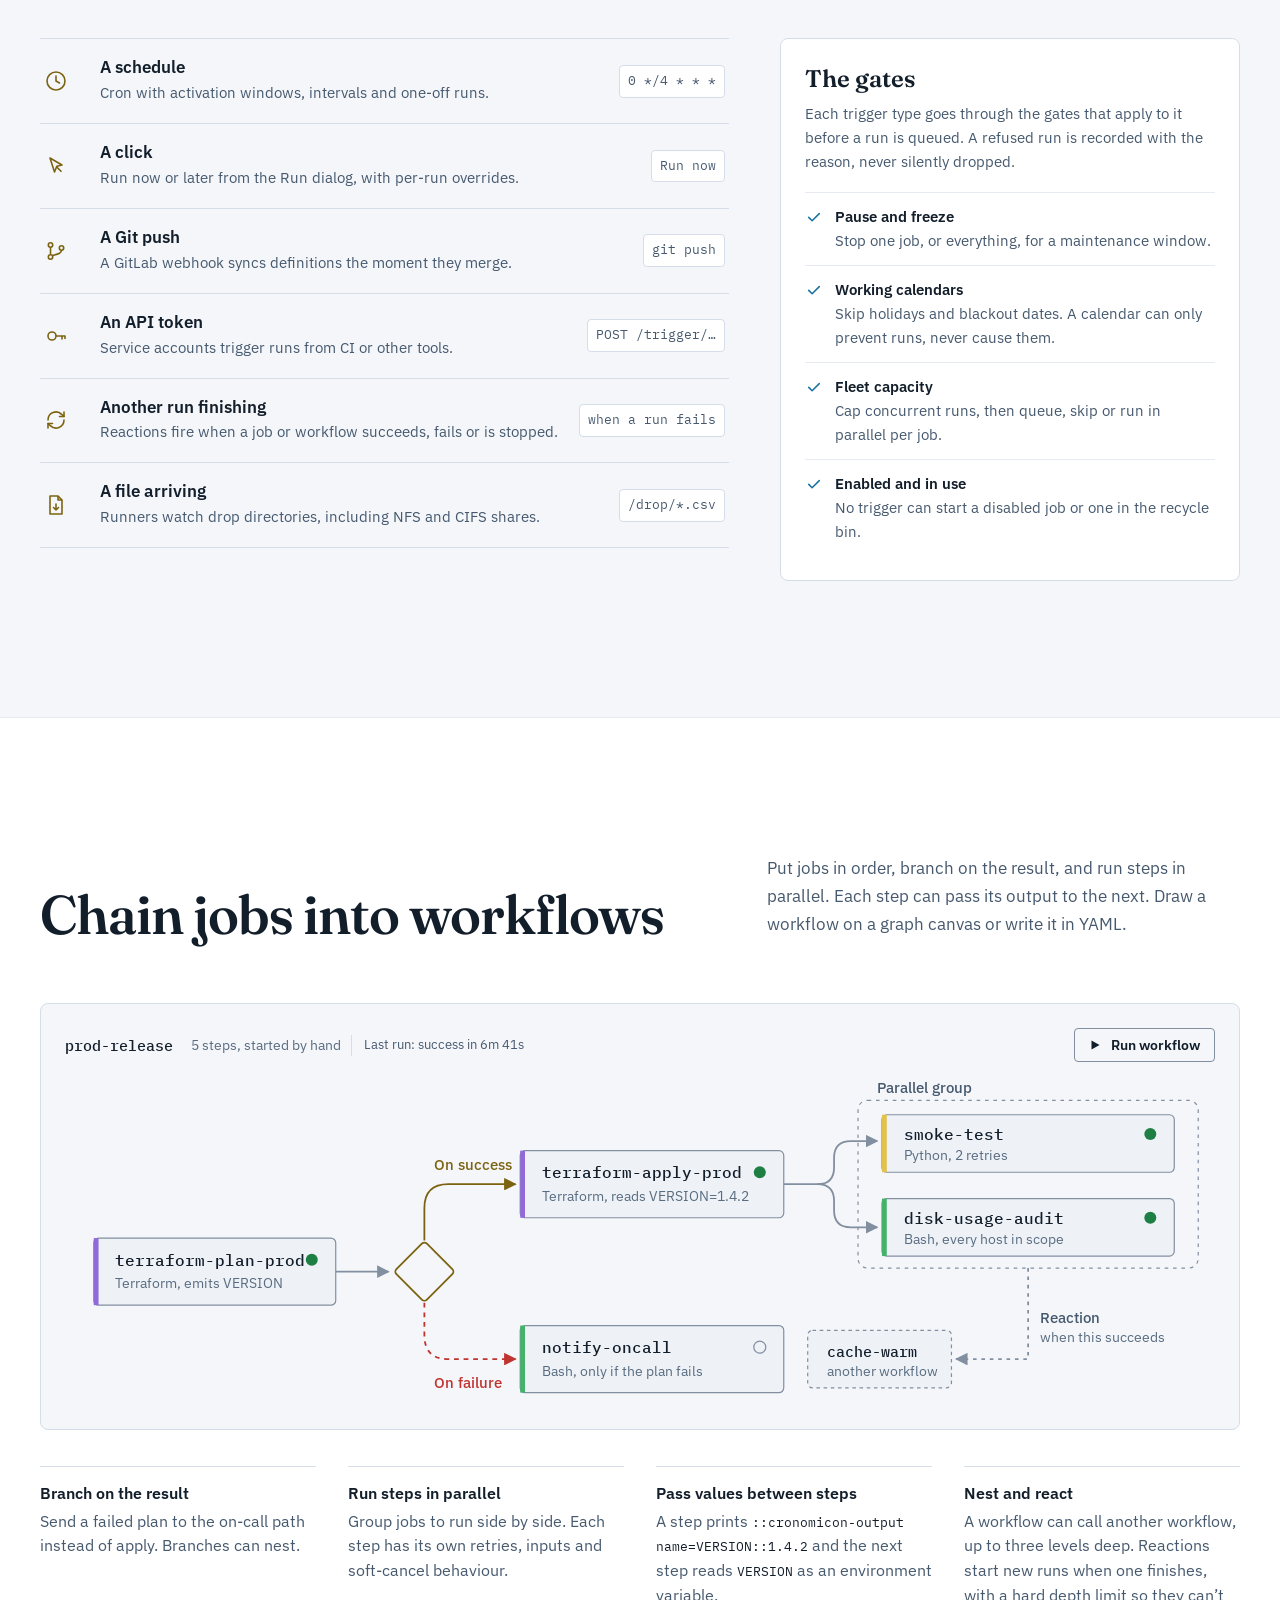
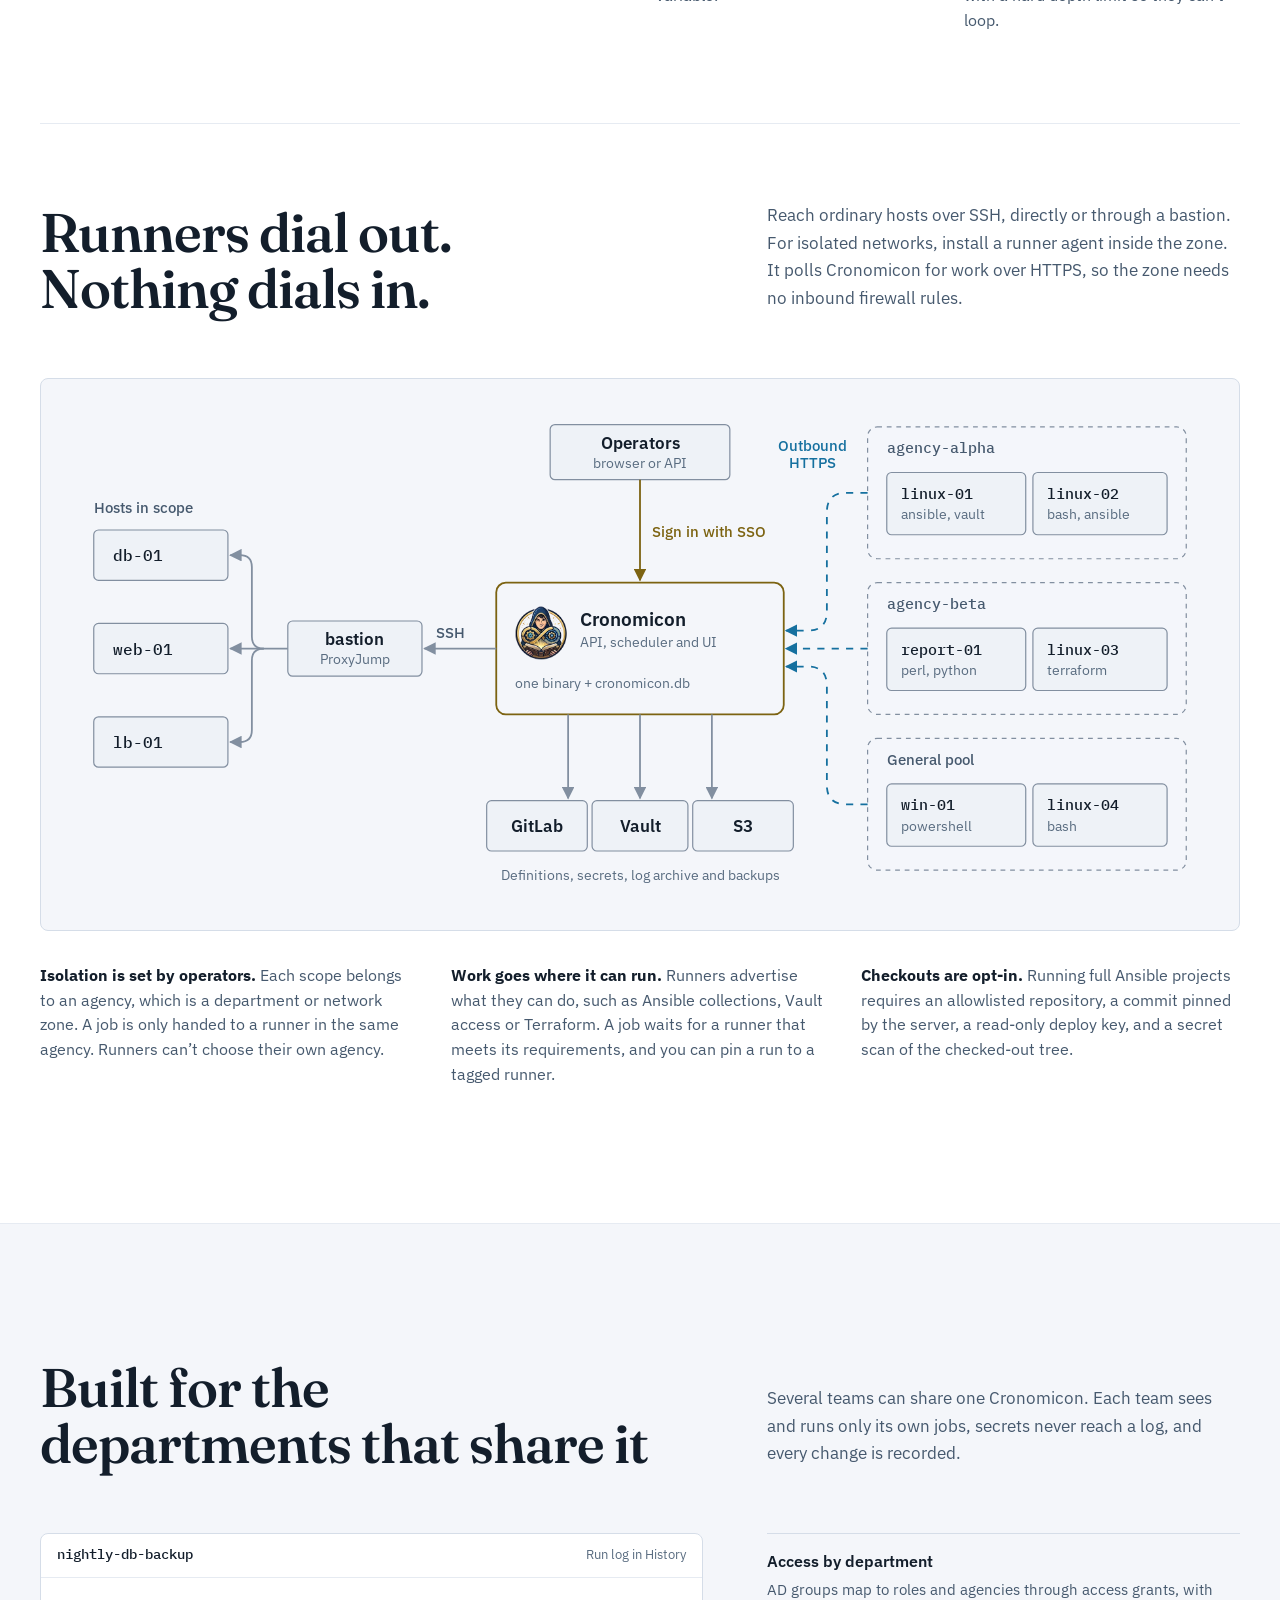
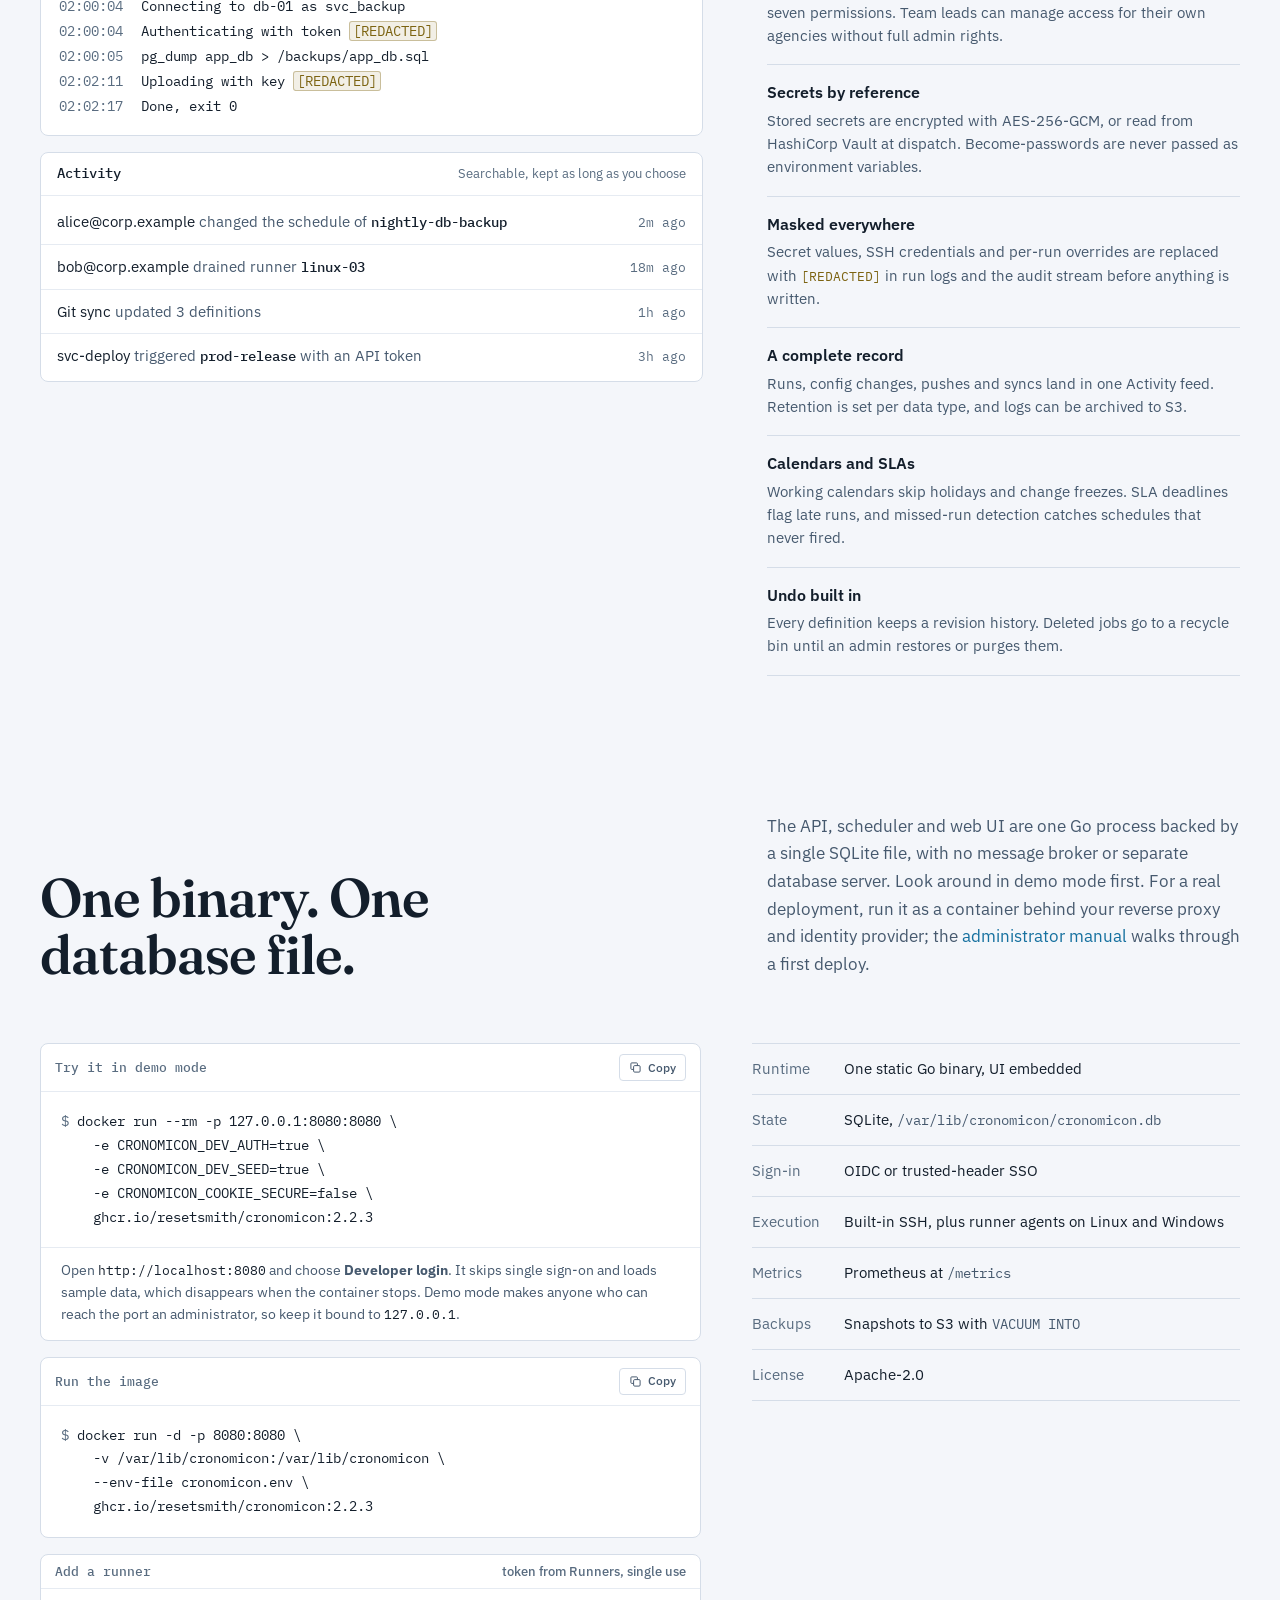
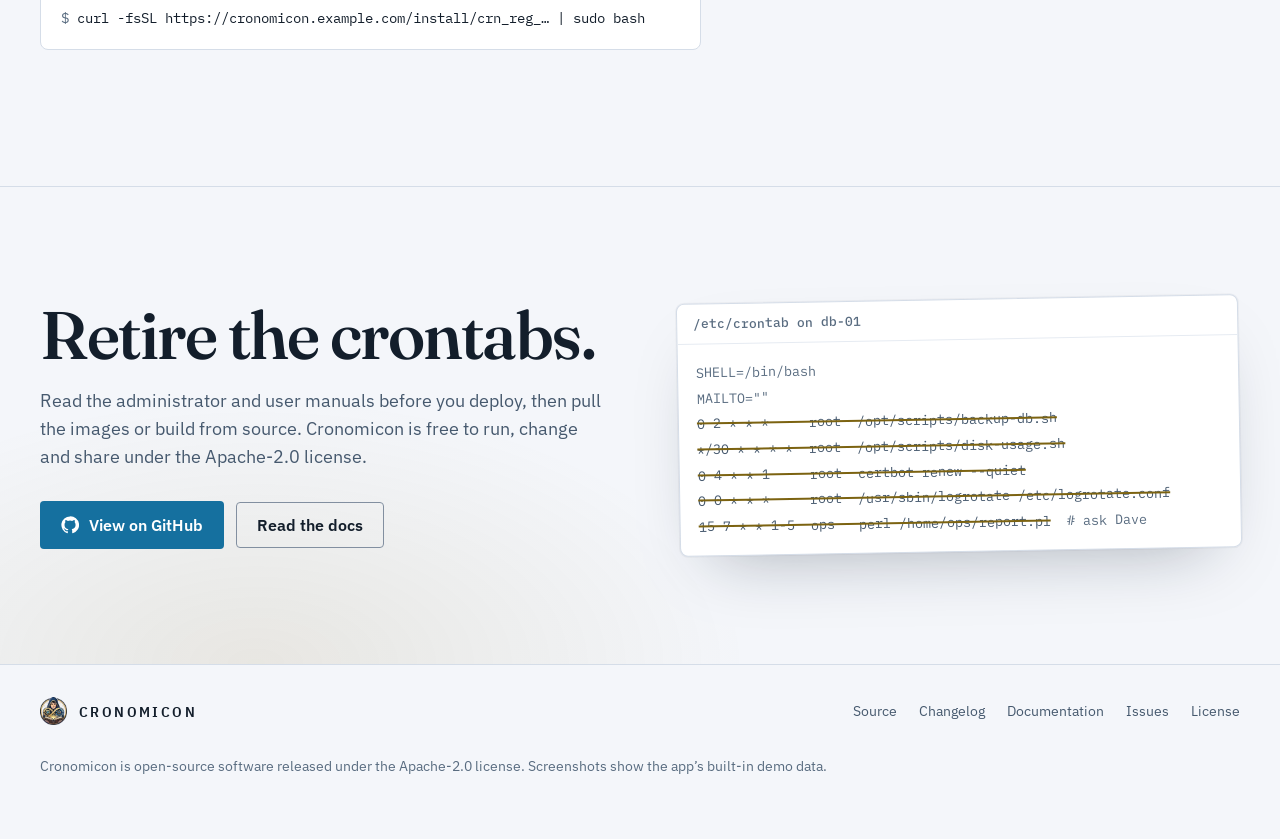
==== commit 13467e8a: "Publish the Cronomicon 2.2.3 manuals" ====
--- a/index.html
+++ b/index.html
@@ -48,7 +48,7 @@
   <!-- analytics:end -->
 
   <script type="application/ld+json">
-  {"@context":"https://schema.org","@type":"SoftwareApplication","name":"Cronomicon","applicationCategory":"DeveloperApplication","operatingSystem":"Linux, Windows (runners)","softwareVersion":"2.2.2","license":"https://www.apache.org/licenses/LICENSE-2.0","url":"https://cronomicon.io/","codeRepository":"https://github.com/ResetSmith/cronomicon","offers":{"@type":"Offer","price":"0","priceCurrency":"USD"}}
+  {"@context":"https://schema.org","@type":"SoftwareApplication","name":"Cronomicon","applicationCategory":"DeveloperApplication","operatingSystem":"Linux, Windows (runners)","softwareVersion":"2.2.3","license":"https://www.apache.org/licenses/LICENSE-2.0","url":"https://cronomicon.io/","codeRepository":"https://github.com/ResetSmith/cronomicon","offers":{"@type":"Offer","price":"0","priceCurrency":"USD"}}
   </script>
   <script type="application/ld+json">
   {"@context":"https://schema.org","@type":"VideoObject","name":"Cronomicon trailer","description":"A one-minute introduction to Cronomicon: scattered crontabs replaced by one console for scripts, schedules, workflows, isolated runners and masked secrets.","thumbnailUrl":"https://cronomicon.io/assets/media/trailer-poster.webp","uploadDate":"2026-09-26","duration":"PT1M4S","contentUrl":"https://cronomicon.io/assets/media/trailer.mp4","embedUrl":"https://cronomicon.io/#trailer"}
@@ -126,7 +126,7 @@
           <a class="btn btn-ghost" href="#tour">Take the tour</a>
           <button class="btn btn-ghost" type="button" id="trailer-open" aria-haspopup="dialog" aria-controls="trailer"><svg><use href="#i-play"/></svg>Watch the trailer<span class="btn-meta">1:04</span></button>
         </div>
-        <a class="release-link" href="https://github.com/ResetSmith/cronomicon/releases/latest"><span class="tag">v2.2.2</span>Latest release notes</a>
+        <a class="release-link" href="https://github.com/ResetSmith/cronomicon/releases/latest"><span class="tag">v2.2.3</span>Latest release notes</a>
       </div>
       <div class="hero-emblem">
         <svg class="bezel" viewBox="0 0 400 400" aria-hidden="true" id="bezel"></svg>
@@ -704,7 +704,7 @@
     -e CRONOMICON_DEV_AUTH=true \
     -e CRONOMICON_DEV_SEED=true \
     -e CRONOMICON_COOKIE_SECURE=false \
-    ghcr.io/resetsmith/cronomicon:2.2.2</pre>
+    ghcr.io/resetsmith/cronomicon:2.2.3</pre>
         <p class="code-foot">Open <code>http://localhost:8080</code> and choose <strong>Developer login</strong>. It skips single sign-on and loads sample data, which disappears when the container stops. Demo mode makes anyone who can reach the port an administrator, so keep it bound to <code>127.0.0.1</code>.</p>
       </div>
       <div class="code">
@@ -712,7 +712,7 @@
 <pre id="deploy-cmd" tabindex="0" aria-label="Command to run the Cronomicon container image"><span class="prompt">$ </span>docker run -d -p 8080:8080 \
     -v /var/lib/cronomicon:/var/lib/cronomicon \
     --env-file cronomicon.env \
-    ghcr.io/resetsmith/cronomicon:2.2.2</pre>
+    ghcr.io/resetsmith/cronomicon:2.2.3</pre>
       </div>
       <div class="code">
         <div class="code-bar"><span>Add a runner</span><span class="src">token from Runners, single use</span></div>
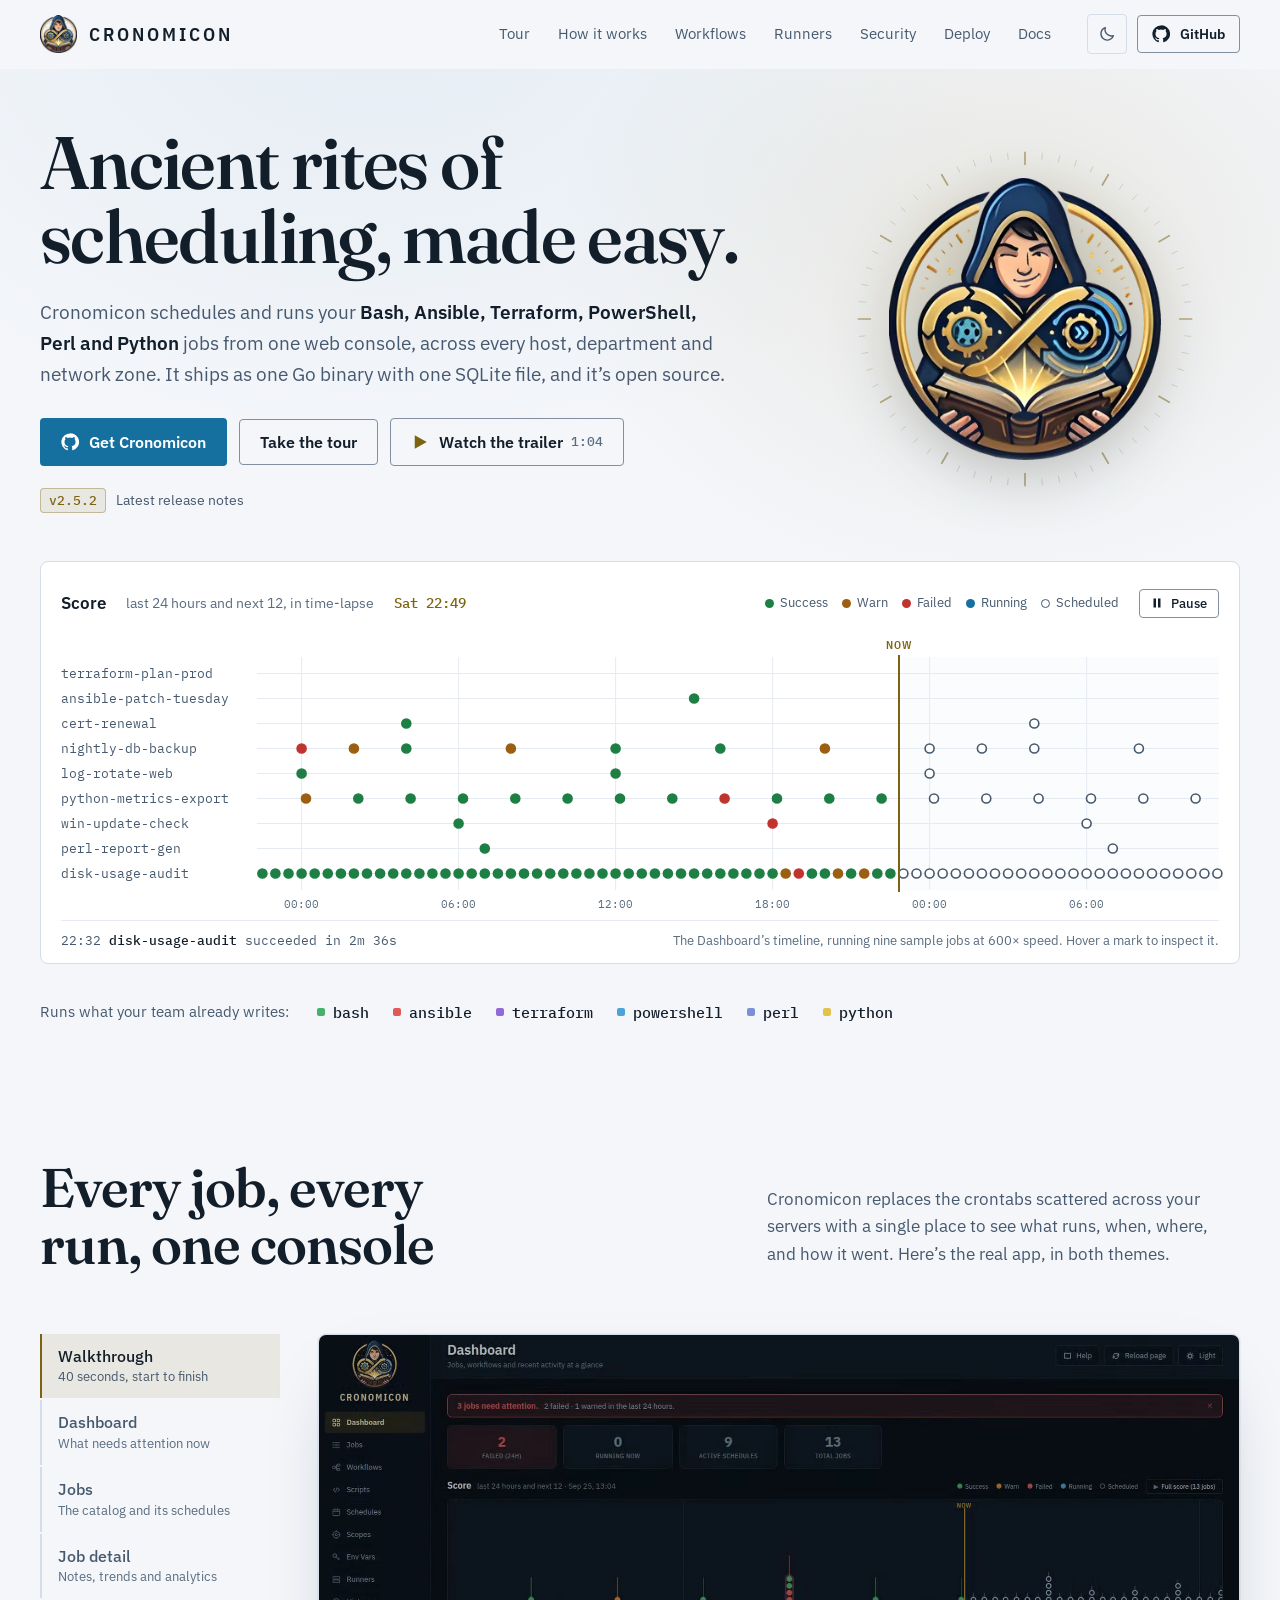
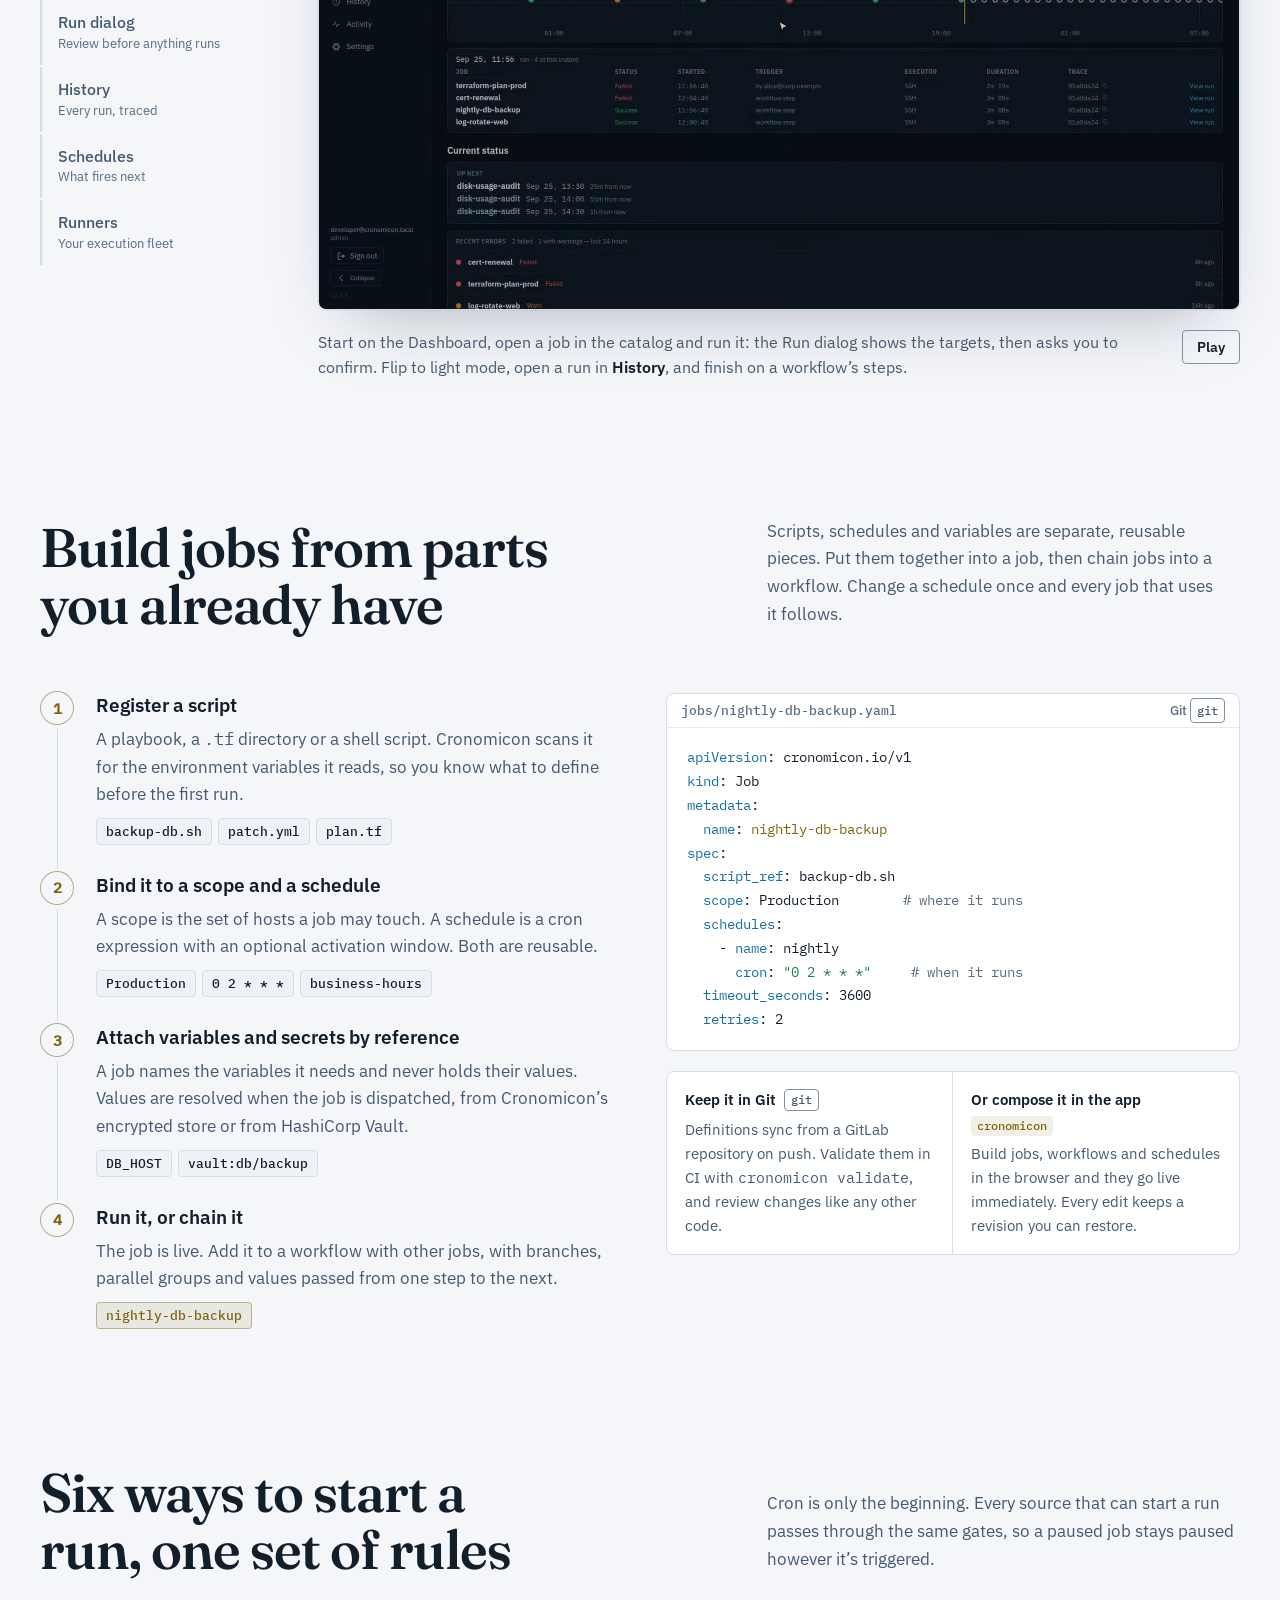
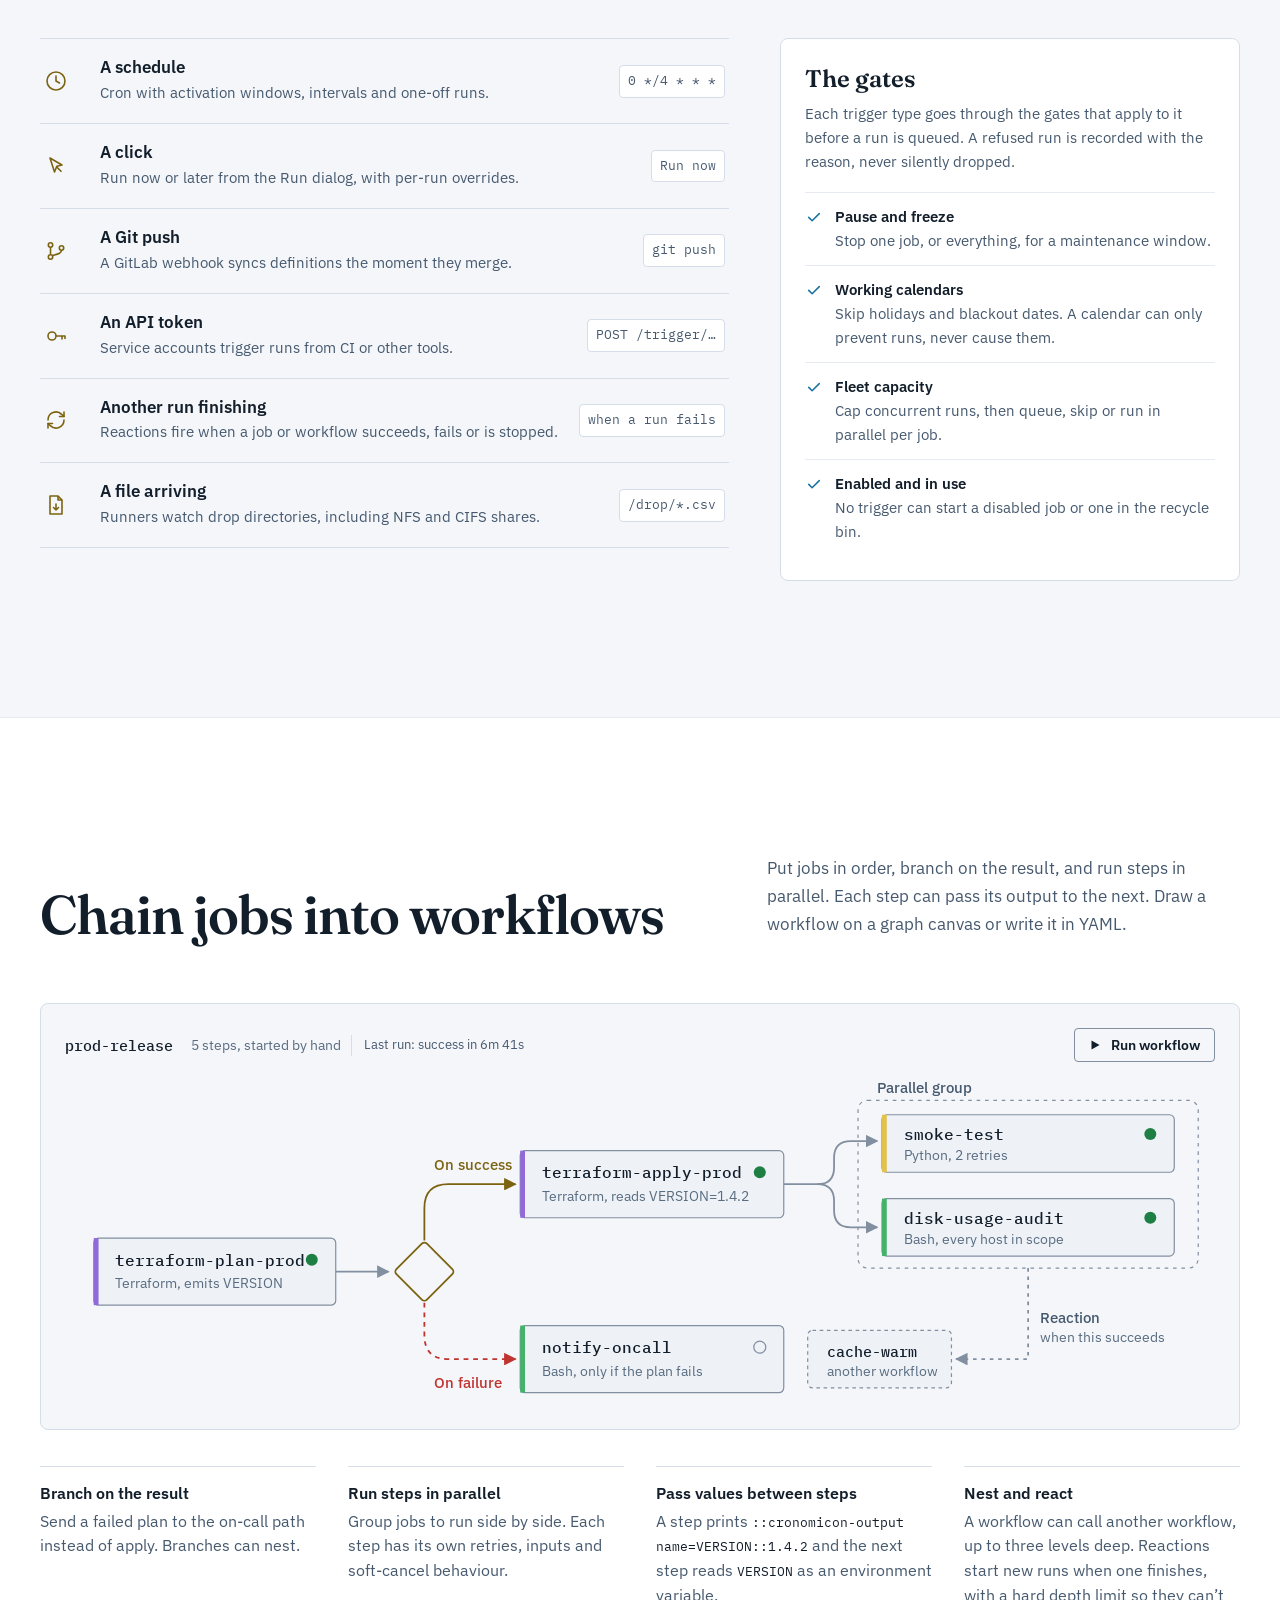
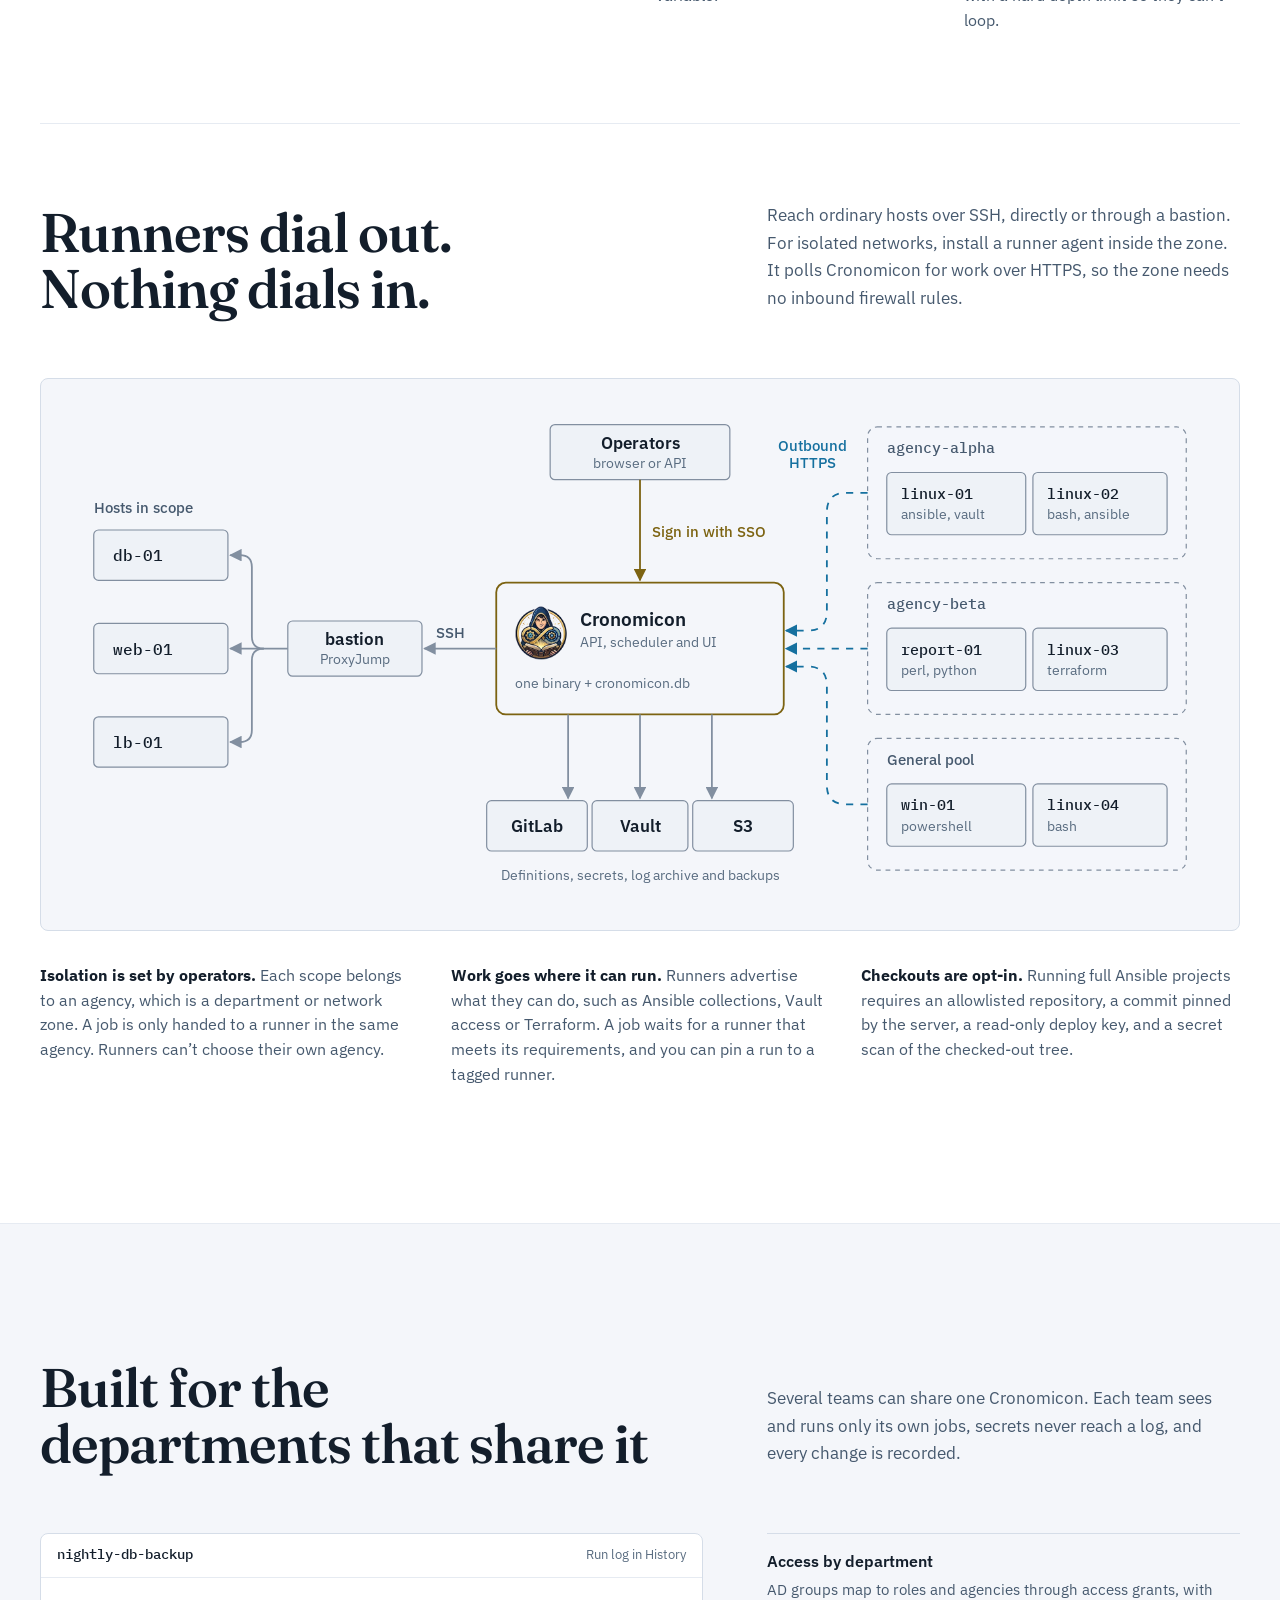
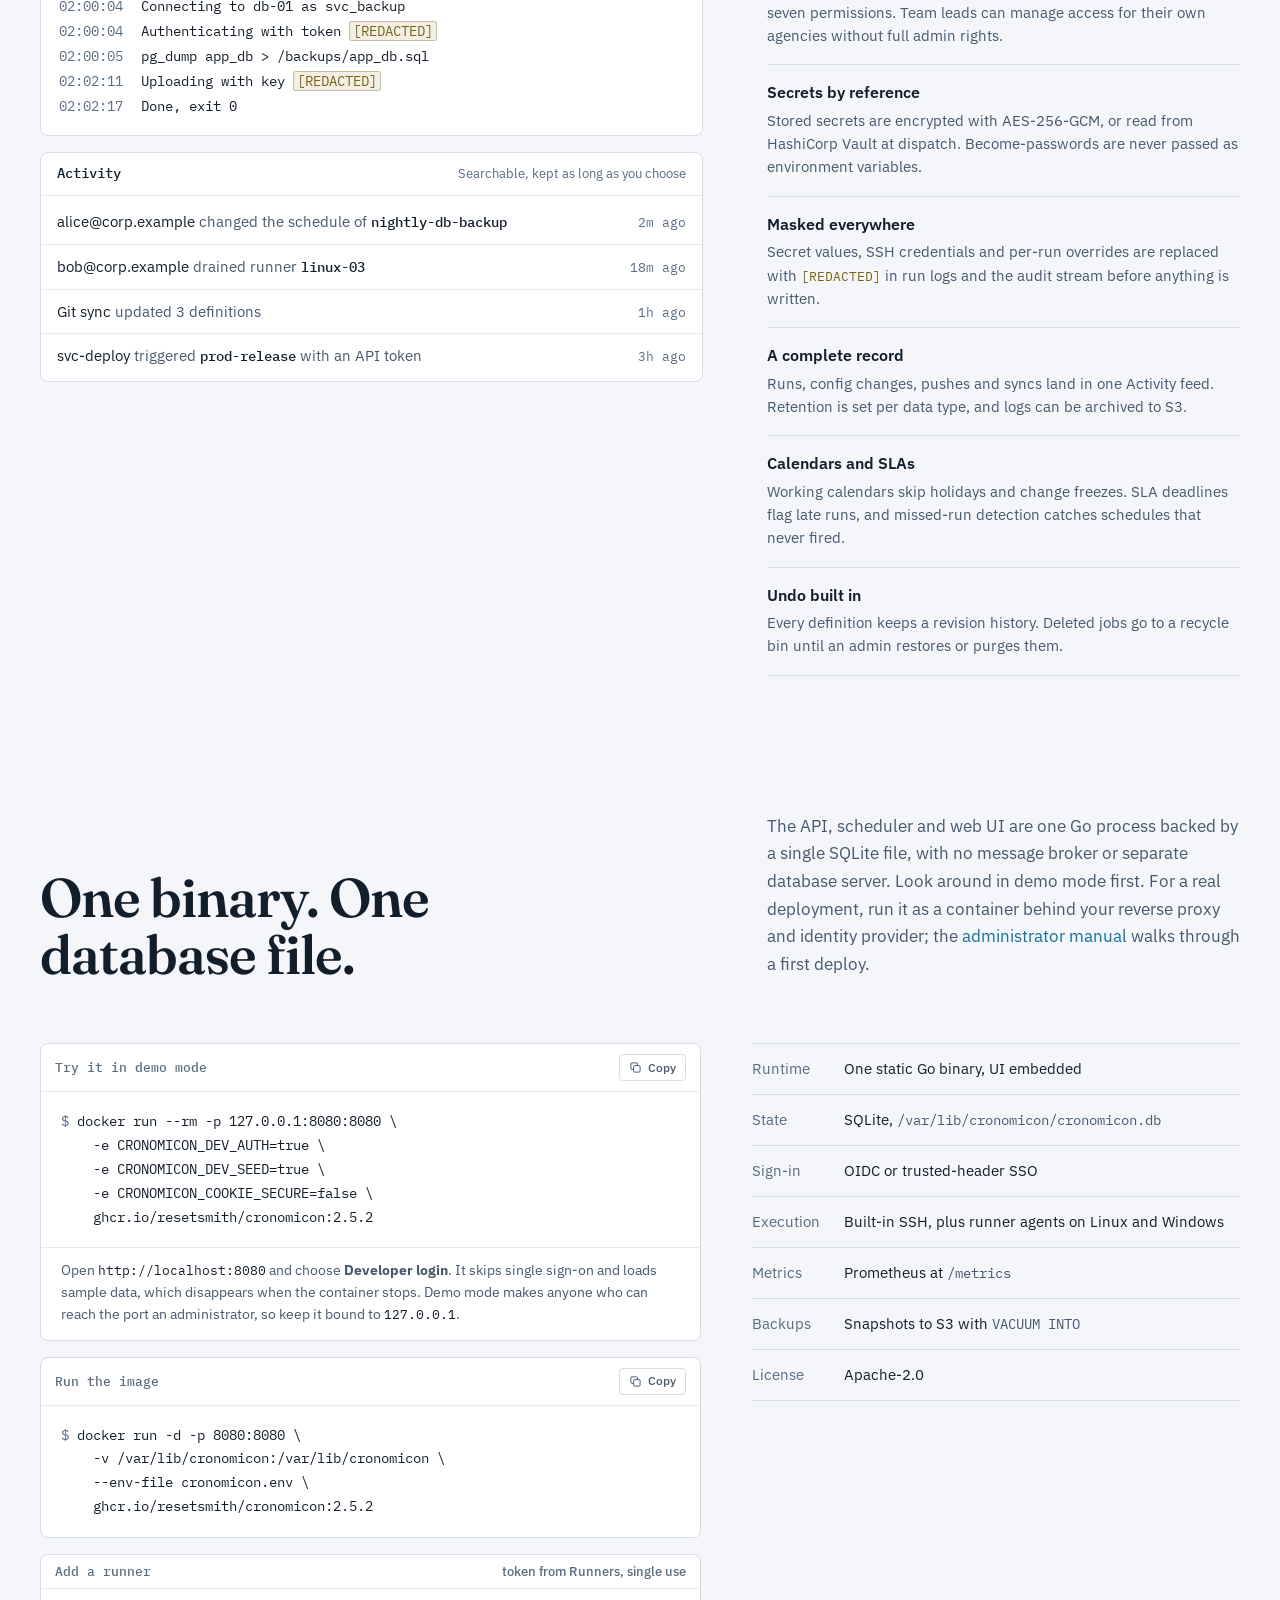
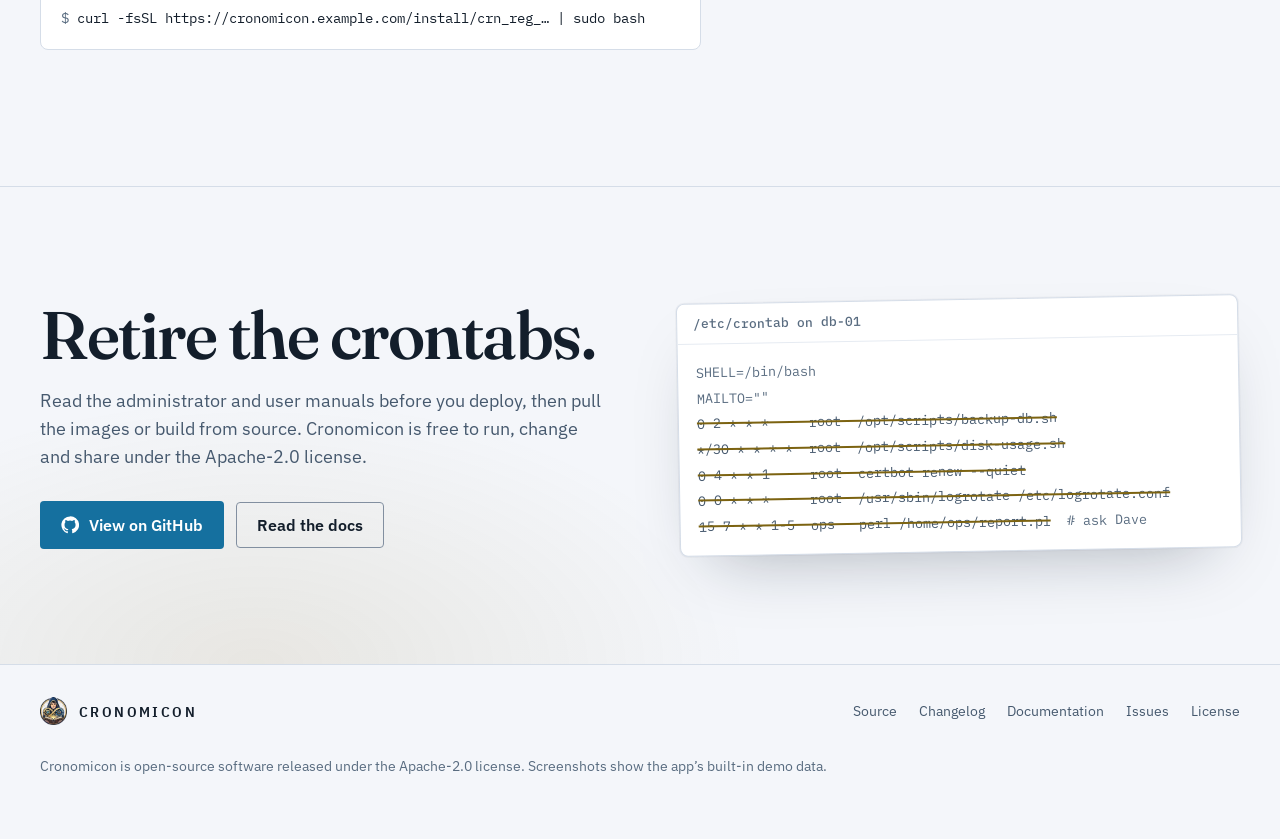
==== commit c609ec9a: "Publish the Cronomicon 2.5.2 manuals" ====
--- a/index.html
+++ b/index.html
@@ -48,7 +48,7 @@
   <!-- analytics:end -->
 
   <script type="application/ld+json">
-  {"@context":"https://schema.org","@type":"SoftwareApplication","name":"Cronomicon","applicationCategory":"DeveloperApplication","operatingSystem":"Linux, Windows (runners)","softwareVersion":"2.2.3","license":"https://www.apache.org/licenses/LICENSE-2.0","url":"https://cronomicon.io/","codeRepository":"https://github.com/ResetSmith/cronomicon","offers":{"@type":"Offer","price":"0","priceCurrency":"USD"}}
+  {"@context":"https://schema.org","@type":"SoftwareApplication","name":"Cronomicon","applicationCategory":"DeveloperApplication","operatingSystem":"Linux, Windows (runners)","softwareVersion":"2.5.2","license":"https://www.apache.org/licenses/LICENSE-2.0","url":"https://cronomicon.io/","codeRepository":"https://github.com/ResetSmith/cronomicon","offers":{"@type":"Offer","price":"0","priceCurrency":"USD"}}
   </script>
   <script type="application/ld+json">
   {"@context":"https://schema.org","@type":"VideoObject","name":"Cronomicon trailer","description":"A one-minute introduction to Cronomicon: scattered crontabs replaced by one console for scripts, schedules, workflows, isolated runners and masked secrets.","thumbnailUrl":"https://cronomicon.io/assets/media/trailer-poster.webp","uploadDate":"2026-09-26","duration":"PT1M4S","contentUrl":"https://cronomicon.io/assets/media/trailer.mp4","embedUrl":"https://cronomicon.io/#trailer"}
@@ -126,7 +126,7 @@
           <a class="btn btn-ghost" href="#tour">Take the tour</a>
           <button class="btn btn-ghost" type="button" id="trailer-open" aria-haspopup="dialog" aria-controls="trailer"><svg><use href="#i-play"/></svg>Watch the trailer<span class="btn-meta">1:04</span></button>
         </div>
-        <a class="release-link" href="https://github.com/ResetSmith/cronomicon/releases/latest"><span class="tag">v2.2.3</span>Latest release notes</a>
+        <a class="release-link" href="https://github.com/ResetSmith/cronomicon/releases/latest"><span class="tag">v2.5.2</span>Latest release notes</a>
       </div>
       <div class="hero-emblem">
         <svg class="bezel" viewBox="0 0 400 400" aria-hidden="true" id="bezel"></svg>
@@ -704,7 +704,7 @@
     -e CRONOMICON_DEV_AUTH=true \
     -e CRONOMICON_DEV_SEED=true \
     -e CRONOMICON_COOKIE_SECURE=false \
-    ghcr.io/resetsmith/cronomicon:2.2.3</pre>
+    ghcr.io/resetsmith/cronomicon:2.5.2</pre>
         <p class="code-foot">Open <code>http://localhost:8080</code> and choose <strong>Developer login</strong>. It skips single sign-on and loads sample data, which disappears when the container stops. Demo mode makes anyone who can reach the port an administrator, so keep it bound to <code>127.0.0.1</code>.</p>
       </div>
       <div class="code">
@@ -712,7 +712,7 @@
 <pre id="deploy-cmd" tabindex="0" aria-label="Command to run the Cronomicon container image"><span class="prompt">$ </span>docker run -d -p 8080:8080 \
     -v /var/lib/cronomicon:/var/lib/cronomicon \
     --env-file cronomicon.env \
-    ghcr.io/resetsmith/cronomicon:2.2.3</pre>
+    ghcr.io/resetsmith/cronomicon:2.5.2</pre>
       </div>
       <div class="code">
         <div class="code-bar"><span>Add a runner</span><span class="src">token from Runners, single use</span></div>
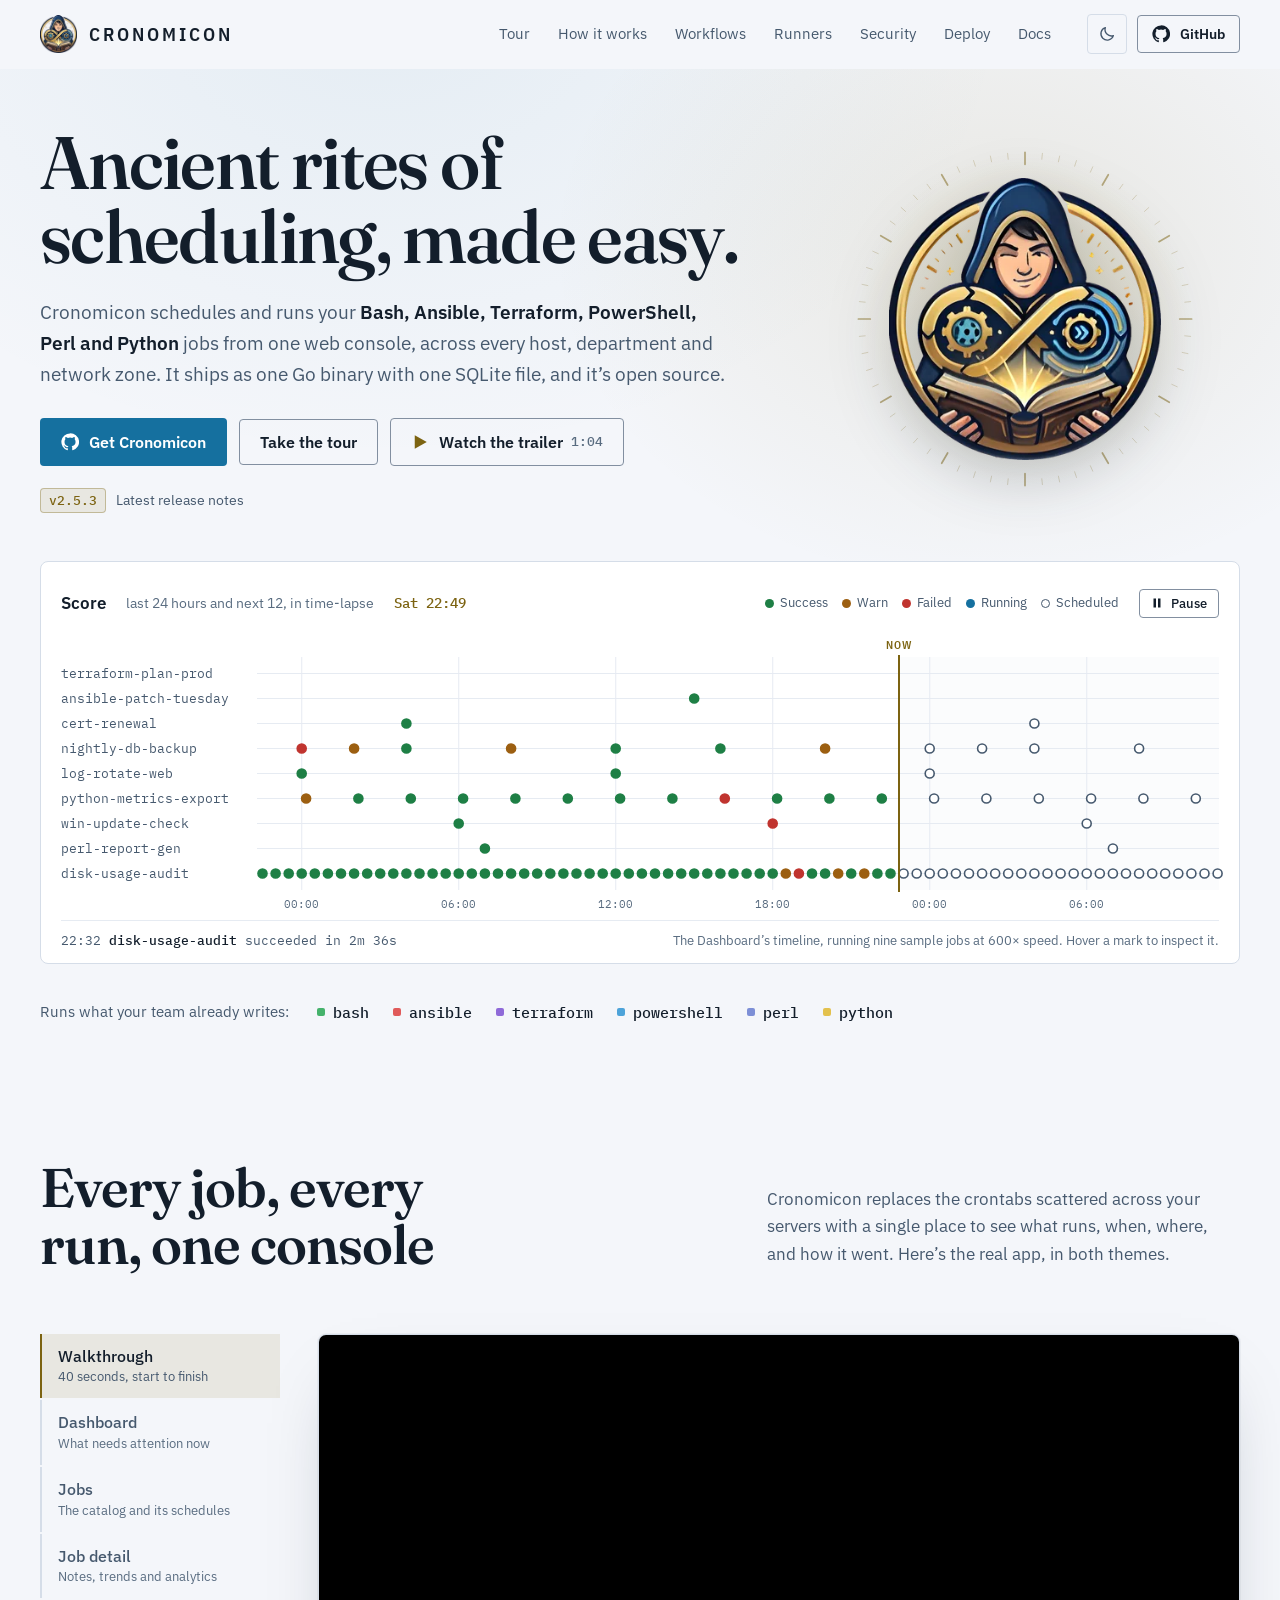
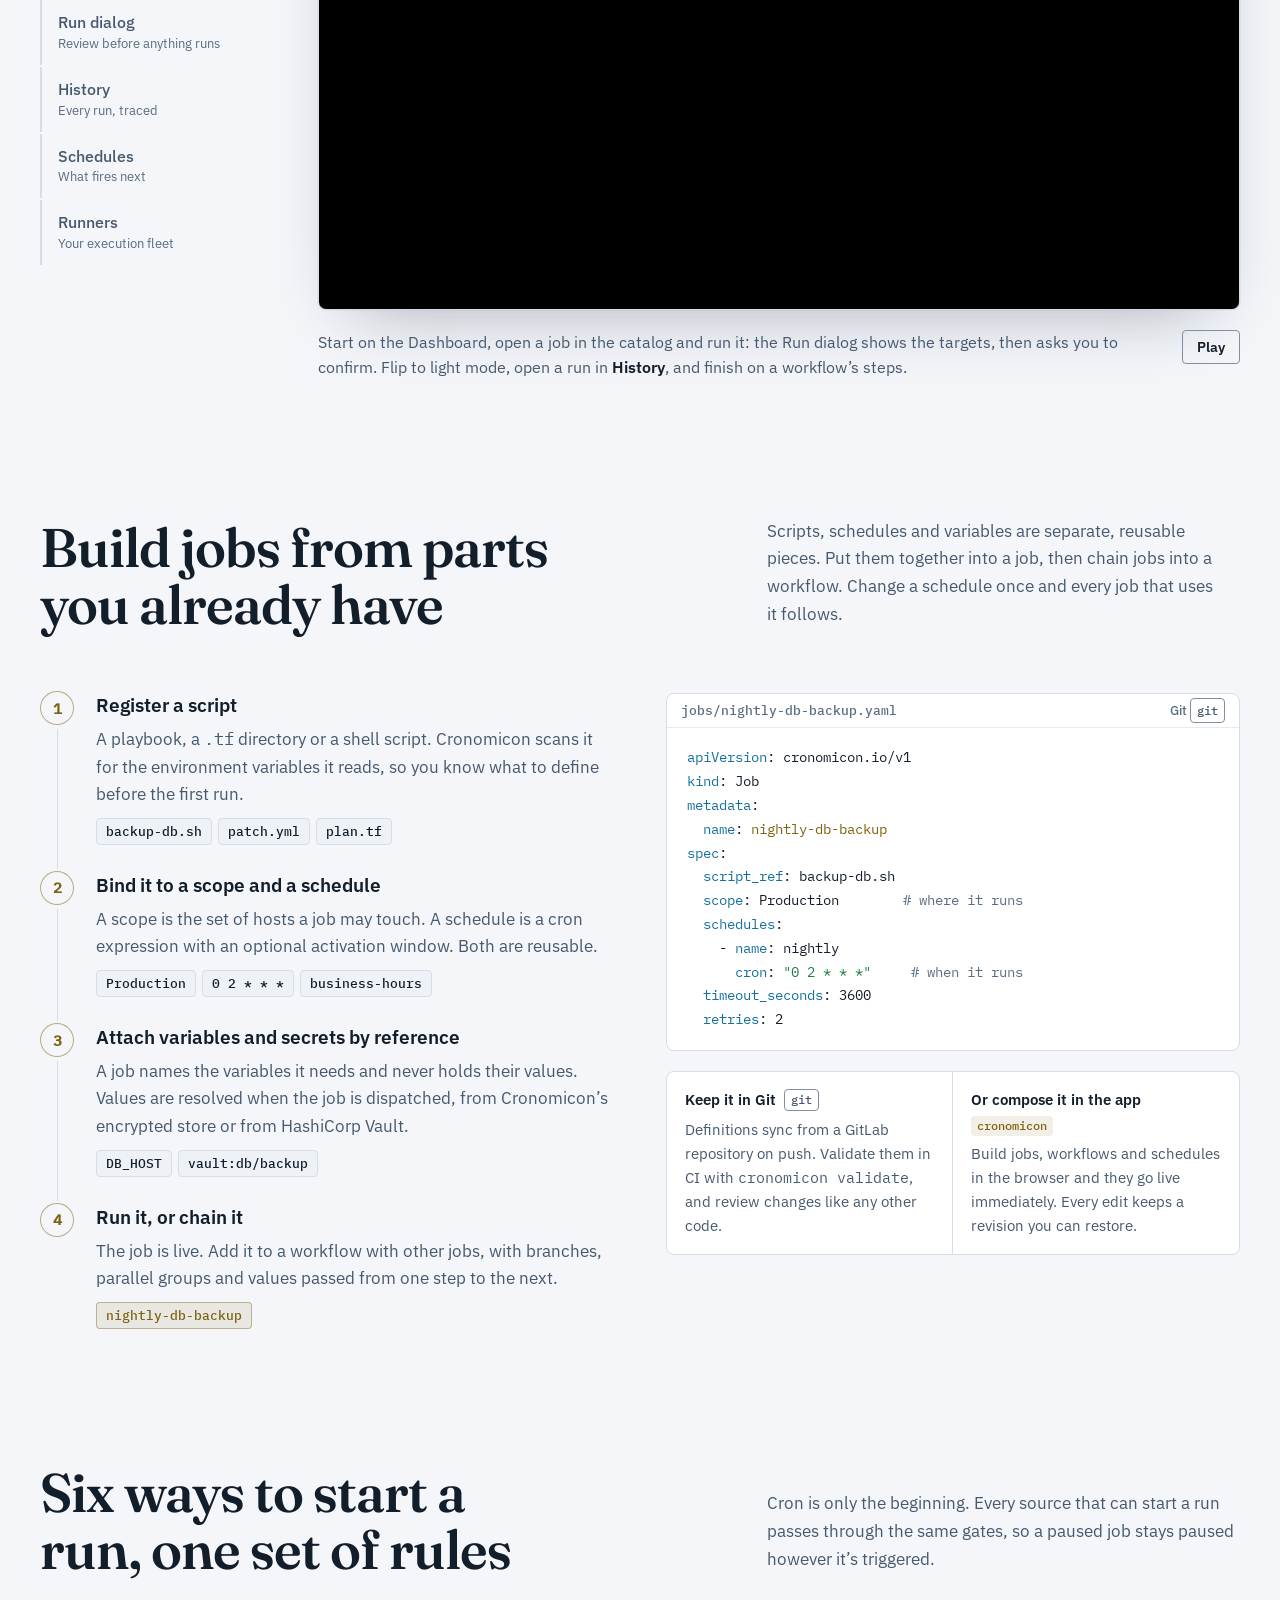
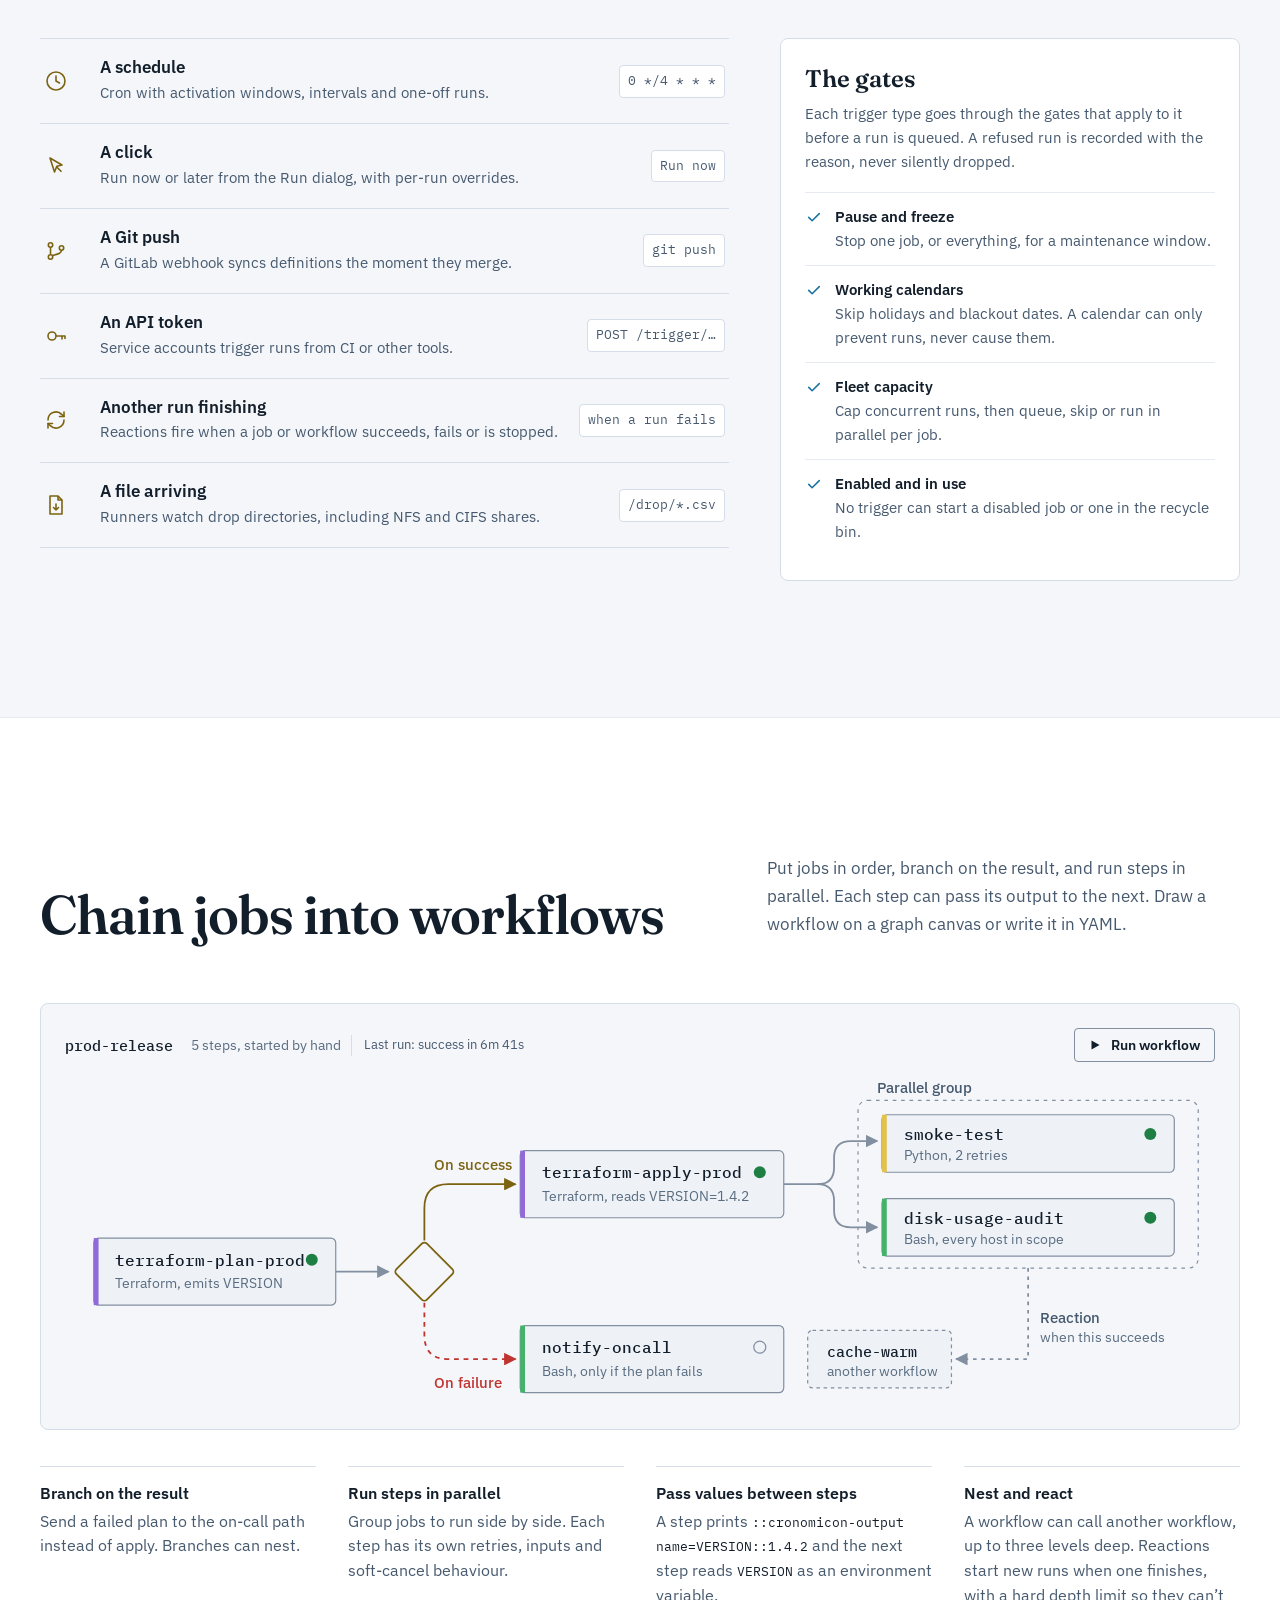
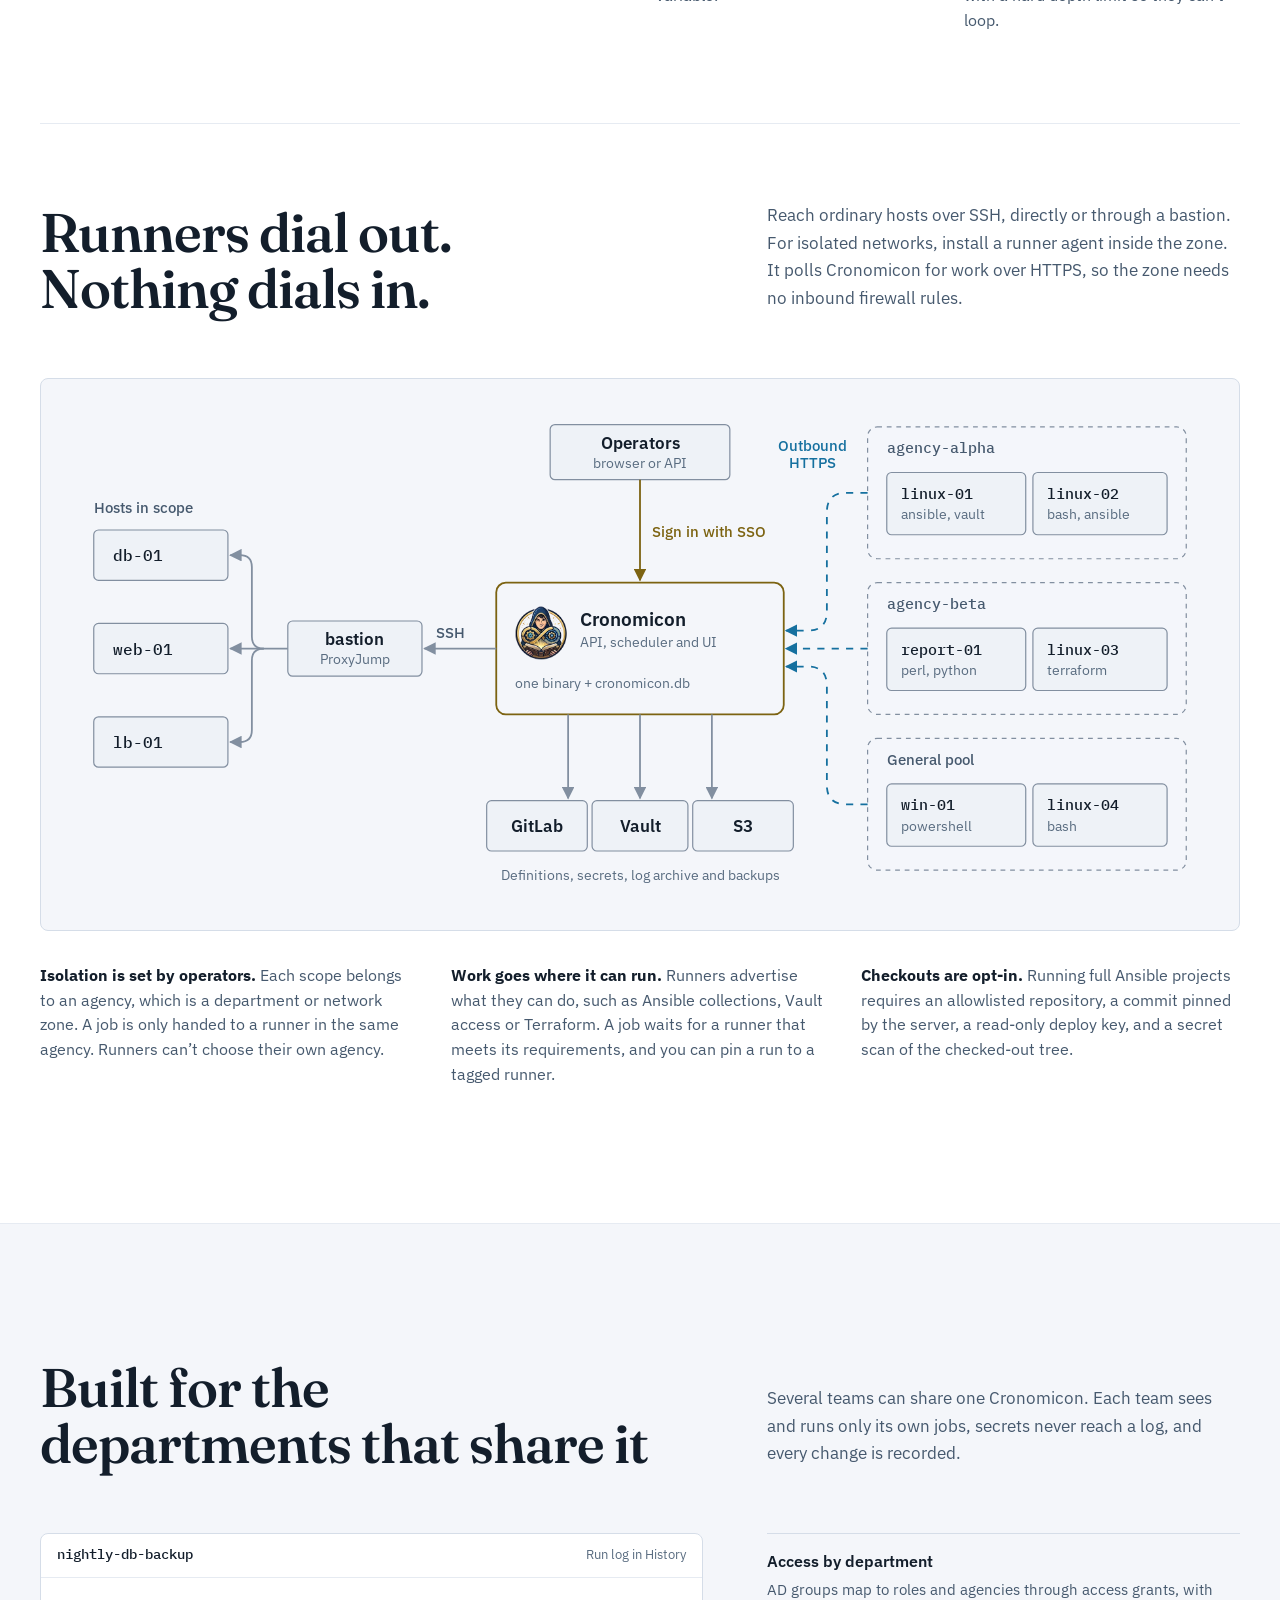
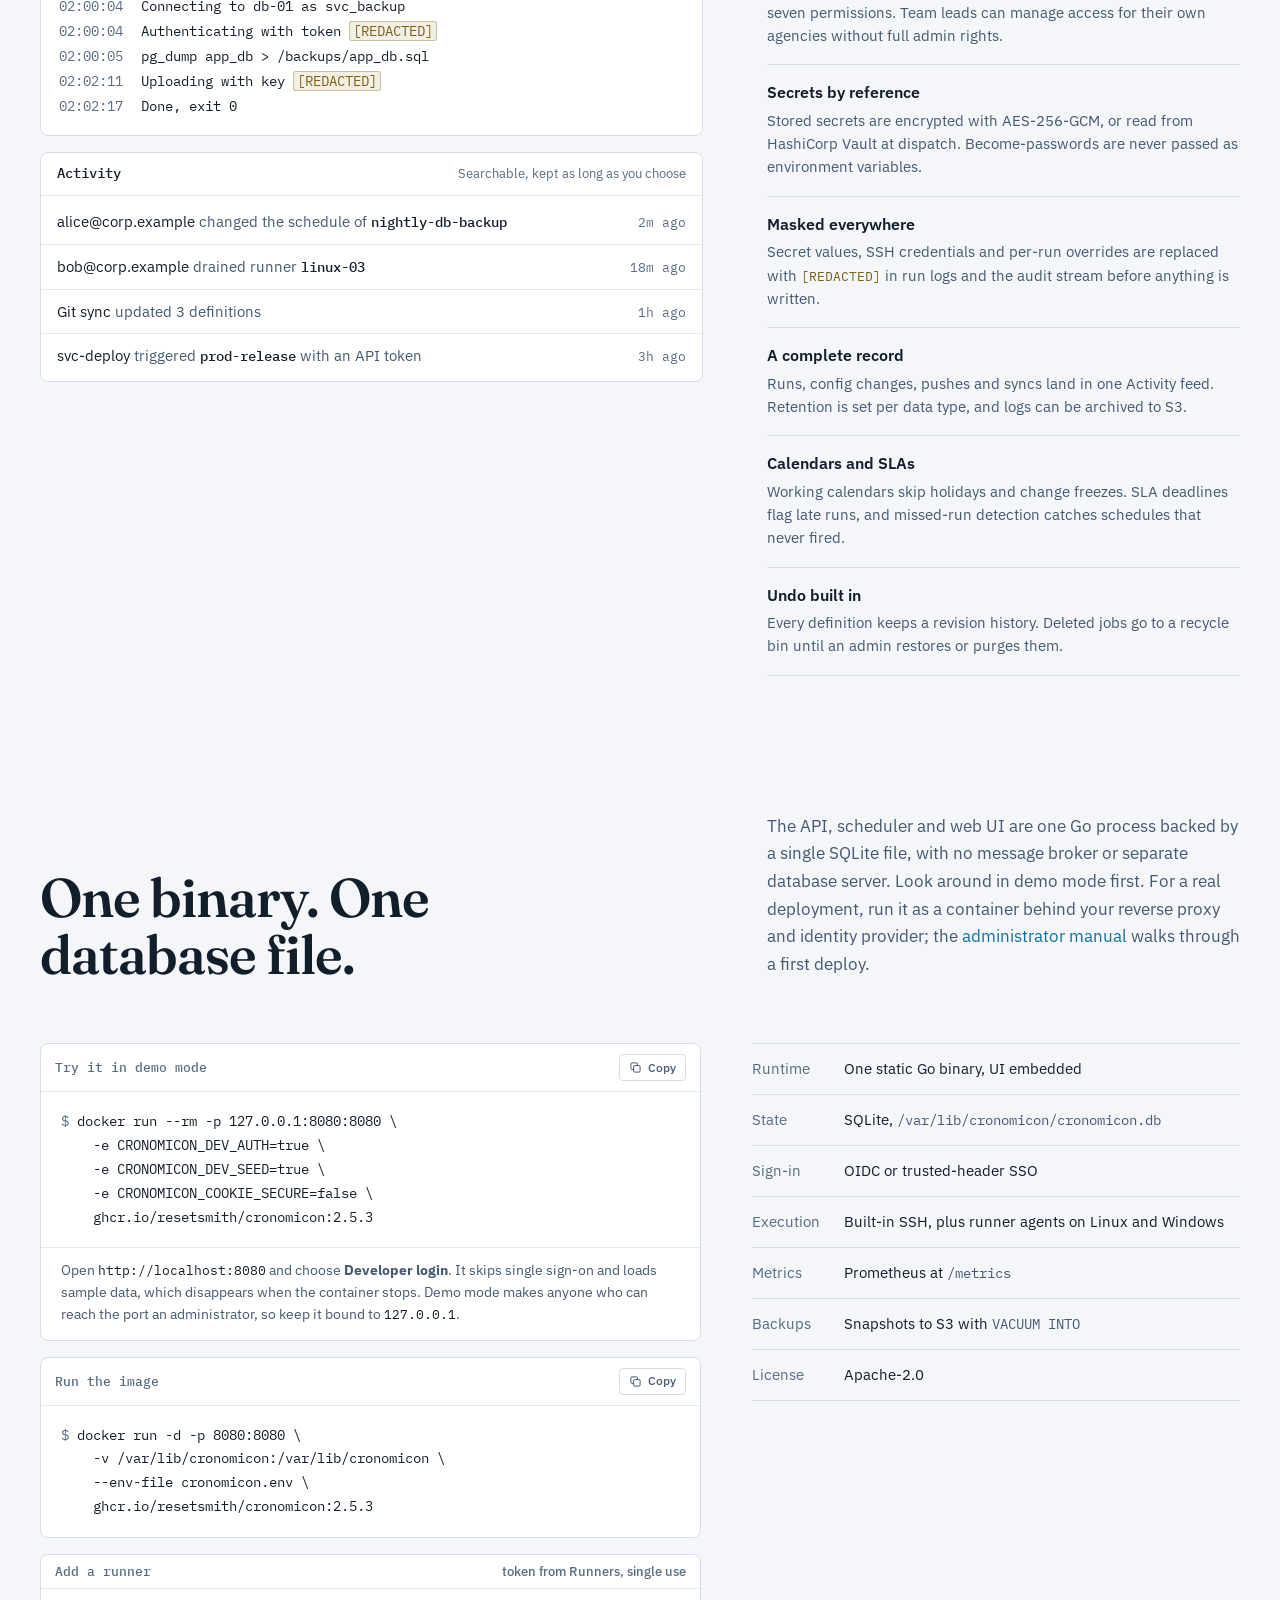
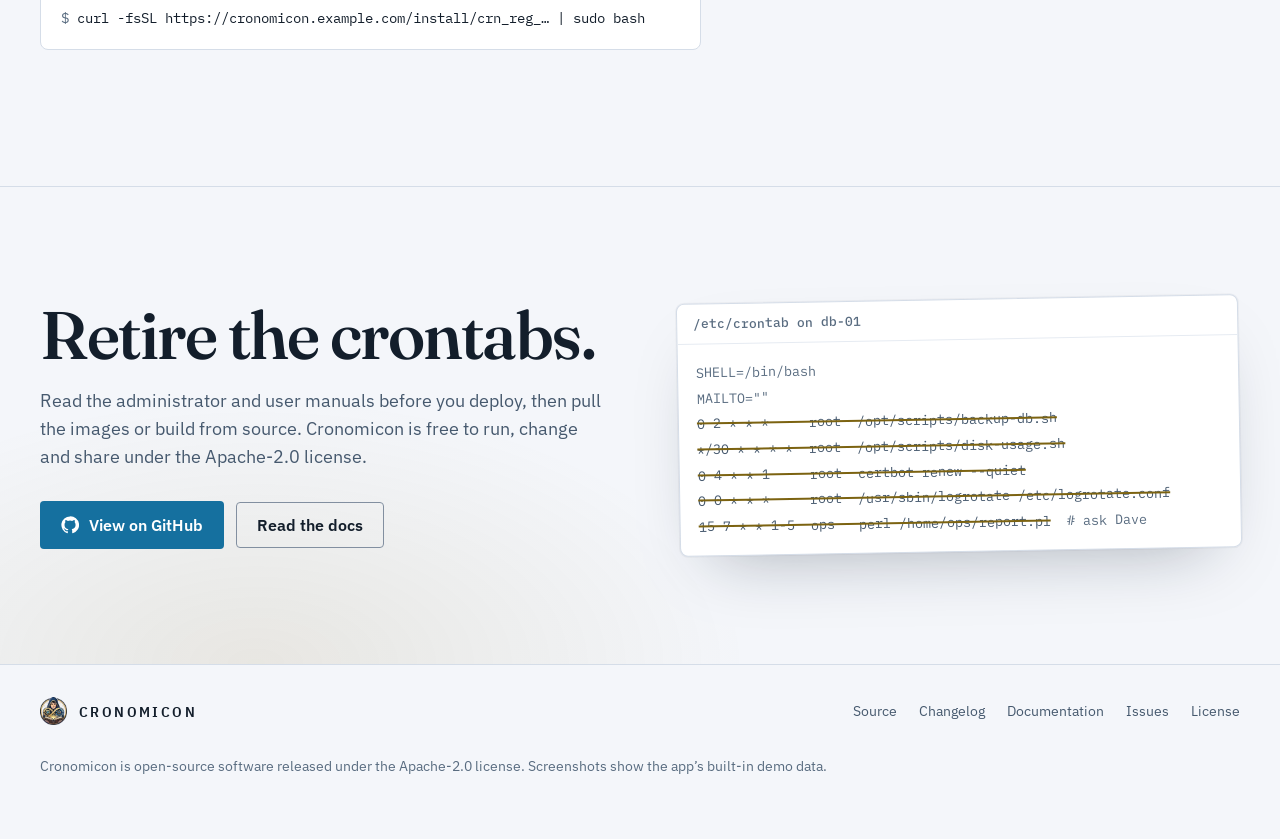
==== commit 104aa5fd: "Publish the Cronomicon 2.5.3 manuals" ====
--- a/index.html
+++ b/index.html
@@ -48,7 +48,7 @@
   <!-- analytics:end -->
 
   <script type="application/ld+json">
-  {"@context":"https://schema.org","@type":"SoftwareApplication","name":"Cronomicon","applicationCategory":"DeveloperApplication","operatingSystem":"Linux, Windows (runners)","softwareVersion":"2.5.2","license":"https://www.apache.org/licenses/LICENSE-2.0","url":"https://cronomicon.io/","codeRepository":"https://github.com/ResetSmith/cronomicon","offers":{"@type":"Offer","price":"0","priceCurrency":"USD"}}
+  {"@context":"https://schema.org","@type":"SoftwareApplication","name":"Cronomicon","applicationCategory":"DeveloperApplication","operatingSystem":"Linux, Windows (runners)","softwareVersion":"2.5.3","license":"https://www.apache.org/licenses/LICENSE-2.0","url":"https://cronomicon.io/","codeRepository":"https://github.com/ResetSmith/cronomicon","offers":{"@type":"Offer","price":"0","priceCurrency":"USD"}}
   </script>
   <script type="application/ld+json">
   {"@context":"https://schema.org","@type":"VideoObject","name":"Cronomicon trailer","description":"A one-minute introduction to Cronomicon: scattered crontabs replaced by one console for scripts, schedules, workflows, isolated runners and masked secrets.","thumbnailUrl":"https://cronomicon.io/assets/media/trailer-poster.webp","uploadDate":"2026-09-26","duration":"PT1M4S","contentUrl":"https://cronomicon.io/assets/media/trailer.mp4","embedUrl":"https://cronomicon.io/#trailer"}
@@ -126,7 +126,7 @@
           <a class="btn btn-ghost" href="#tour">Take the tour</a>
           <button class="btn btn-ghost" type="button" id="trailer-open" aria-haspopup="dialog" aria-controls="trailer"><svg><use href="#i-play"/></svg>Watch the trailer<span class="btn-meta">1:04</span></button>
         </div>
-        <a class="release-link" href="https://github.com/ResetSmith/cronomicon/releases/latest"><span class="tag">v2.5.2</span>Latest release notes</a>
+        <a class="release-link" href="https://github.com/ResetSmith/cronomicon/releases/latest"><span class="tag">v2.5.3</span>Latest release notes</a>
       </div>
       <div class="hero-emblem">
         <svg class="bezel" viewBox="0 0 400 400" aria-hidden="true" id="bezel"></svg>
@@ -704,7 +704,7 @@
     -e CRONOMICON_DEV_AUTH=true \
     -e CRONOMICON_DEV_SEED=true \
     -e CRONOMICON_COOKIE_SECURE=false \
-    ghcr.io/resetsmith/cronomicon:2.5.2</pre>
+    ghcr.io/resetsmith/cronomicon:2.5.3</pre>
         <p class="code-foot">Open <code>http://localhost:8080</code> and choose <strong>Developer login</strong>. It skips single sign-on and loads sample data, which disappears when the container stops. Demo mode makes anyone who can reach the port an administrator, so keep it bound to <code>127.0.0.1</code>.</p>
       </div>
       <div class="code">
@@ -712,7 +712,7 @@
 <pre id="deploy-cmd" tabindex="0" aria-label="Command to run the Cronomicon container image"><span class="prompt">$ </span>docker run -d -p 8080:8080 \
     -v /var/lib/cronomicon:/var/lib/cronomicon \
     --env-file cronomicon.env \
-    ghcr.io/resetsmith/cronomicon:2.5.2</pre>
+    ghcr.io/resetsmith/cronomicon:2.5.3</pre>
       </div>
       <div class="code">
         <div class="code-bar"><span>Add a runner</span><span class="src">token from Runners, single use</span></div>
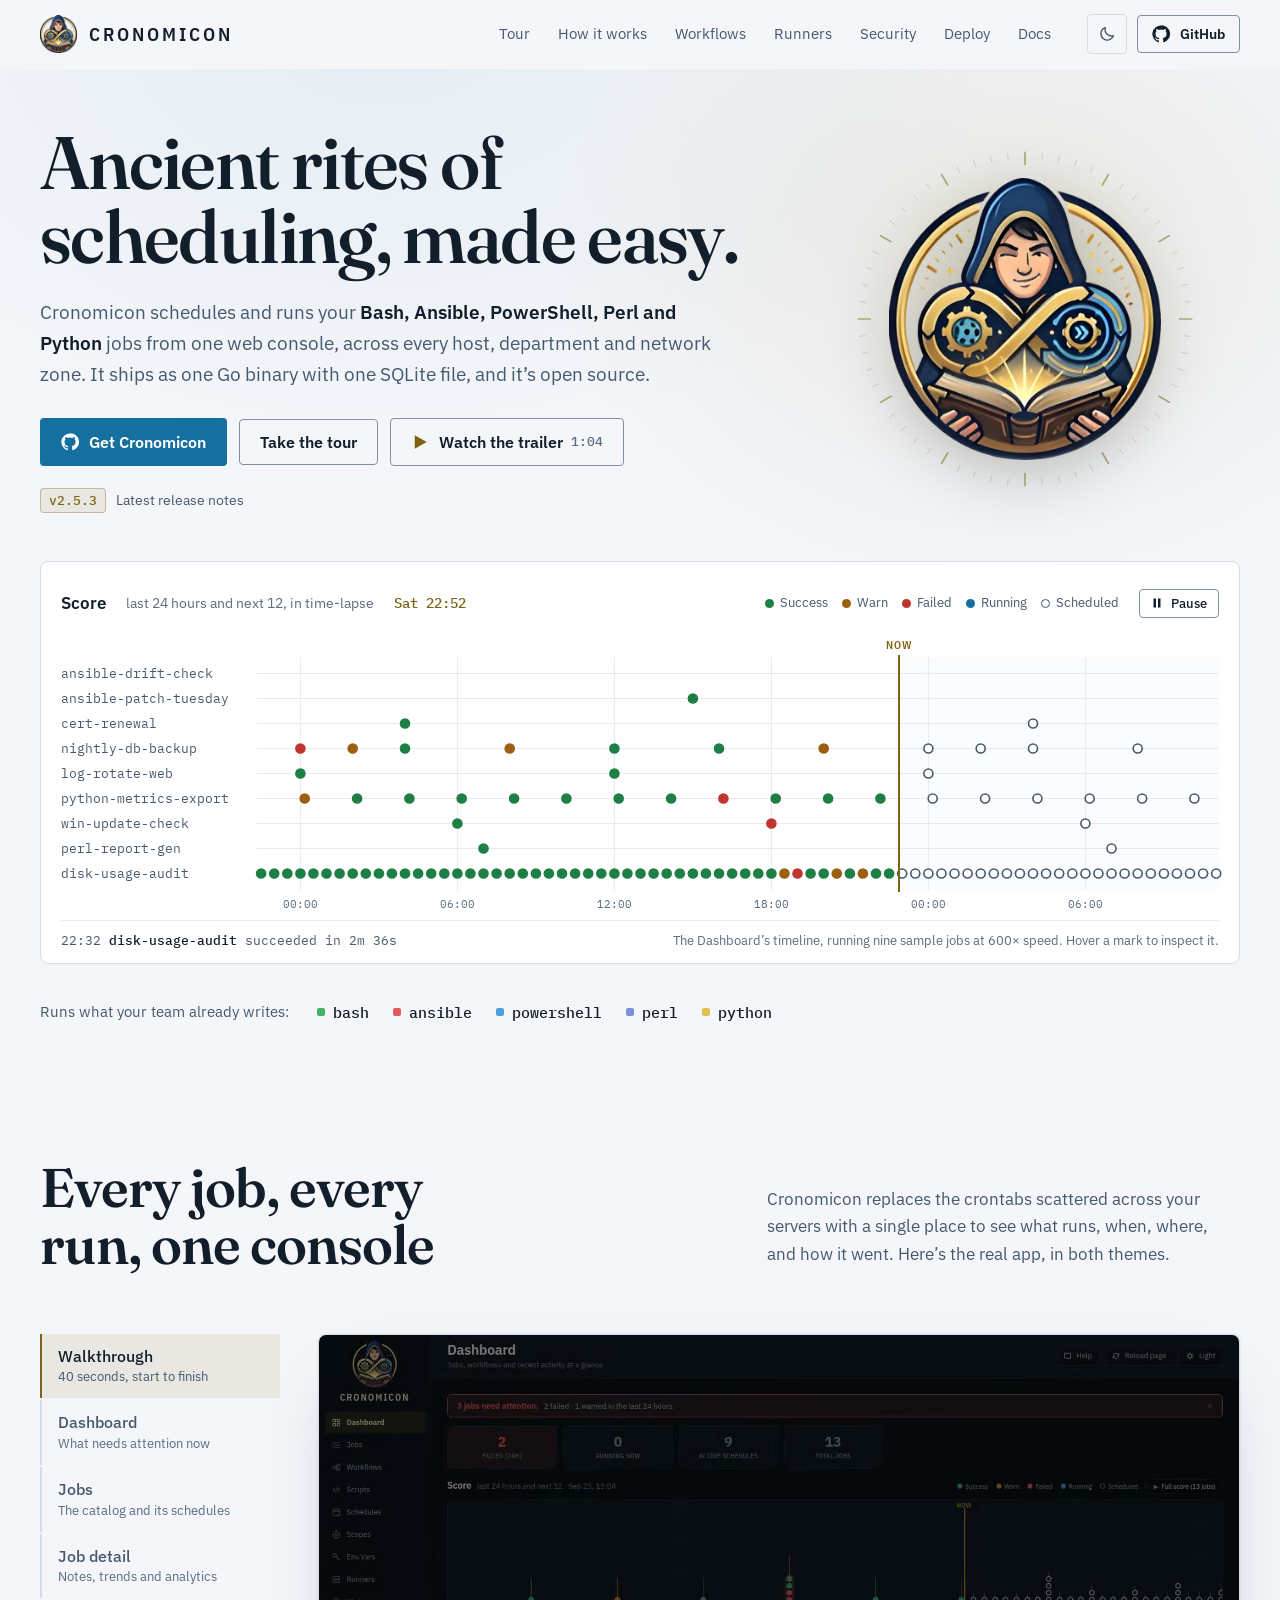
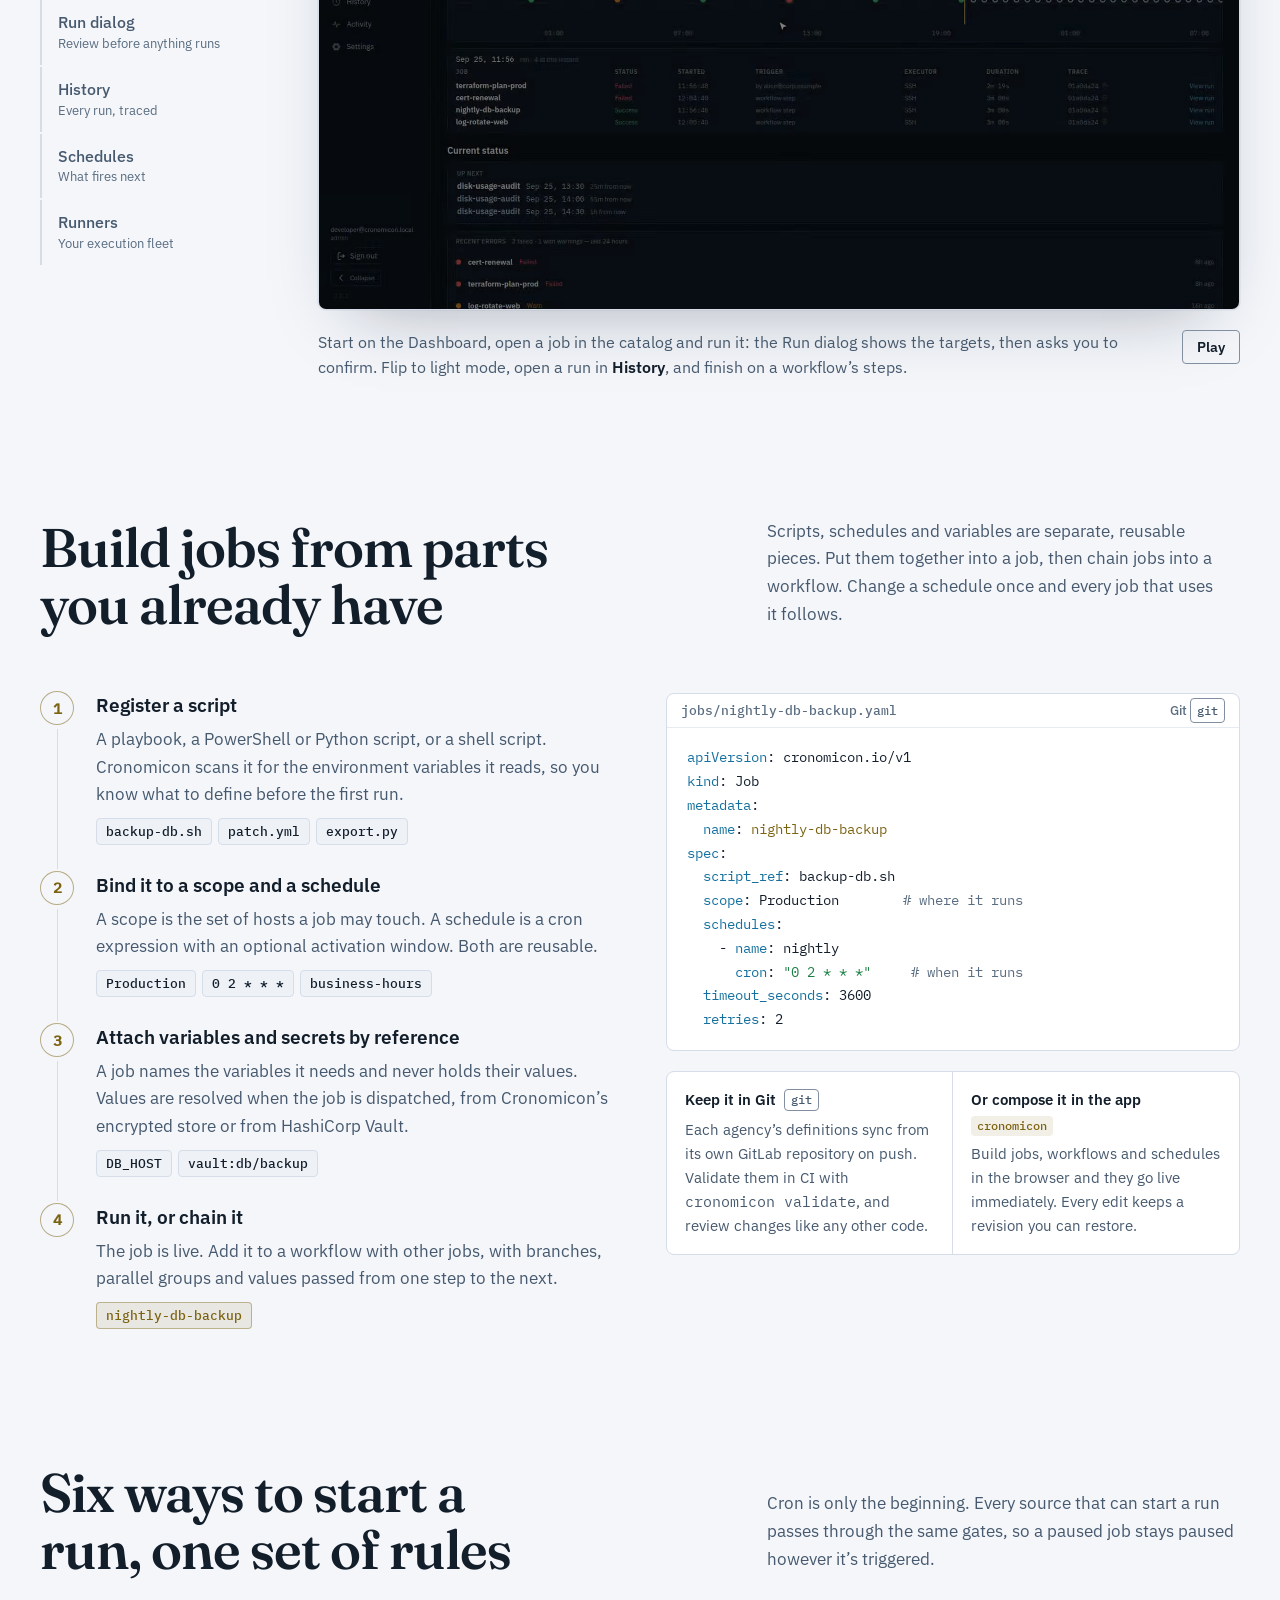
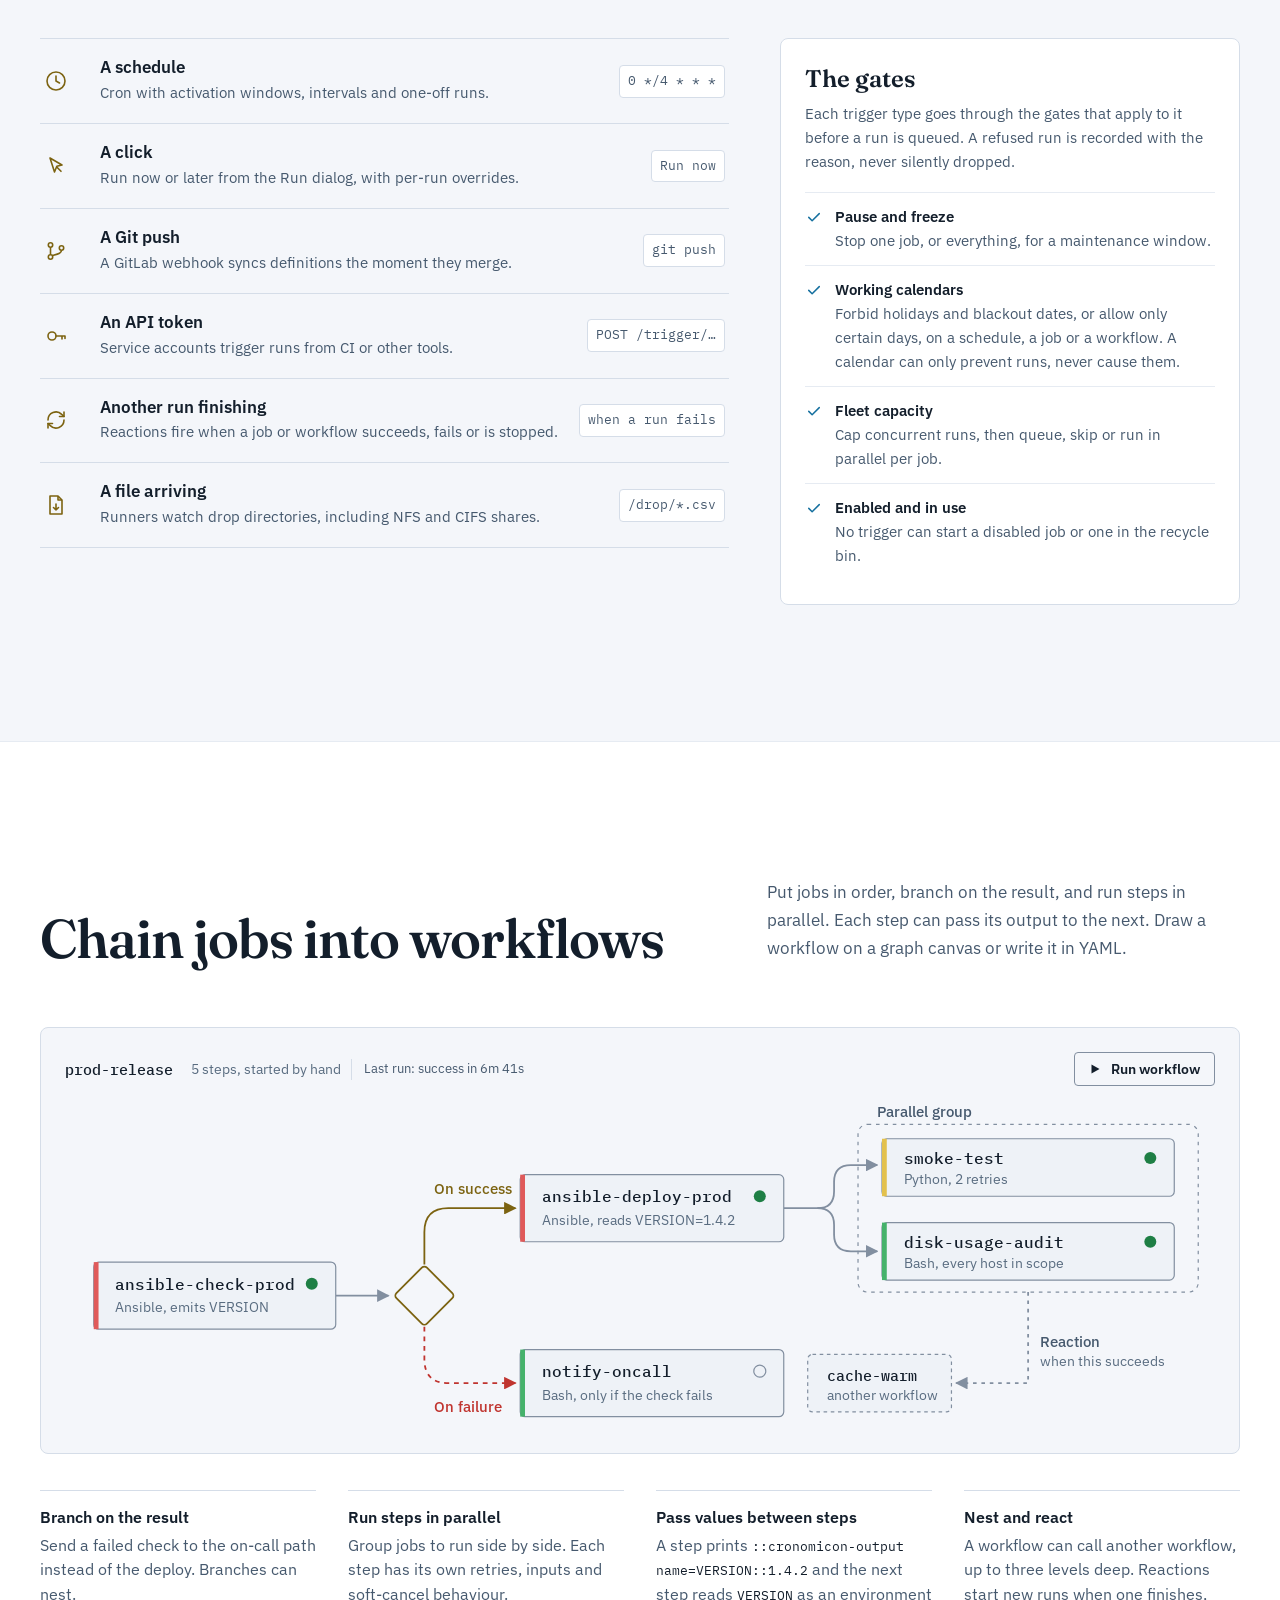
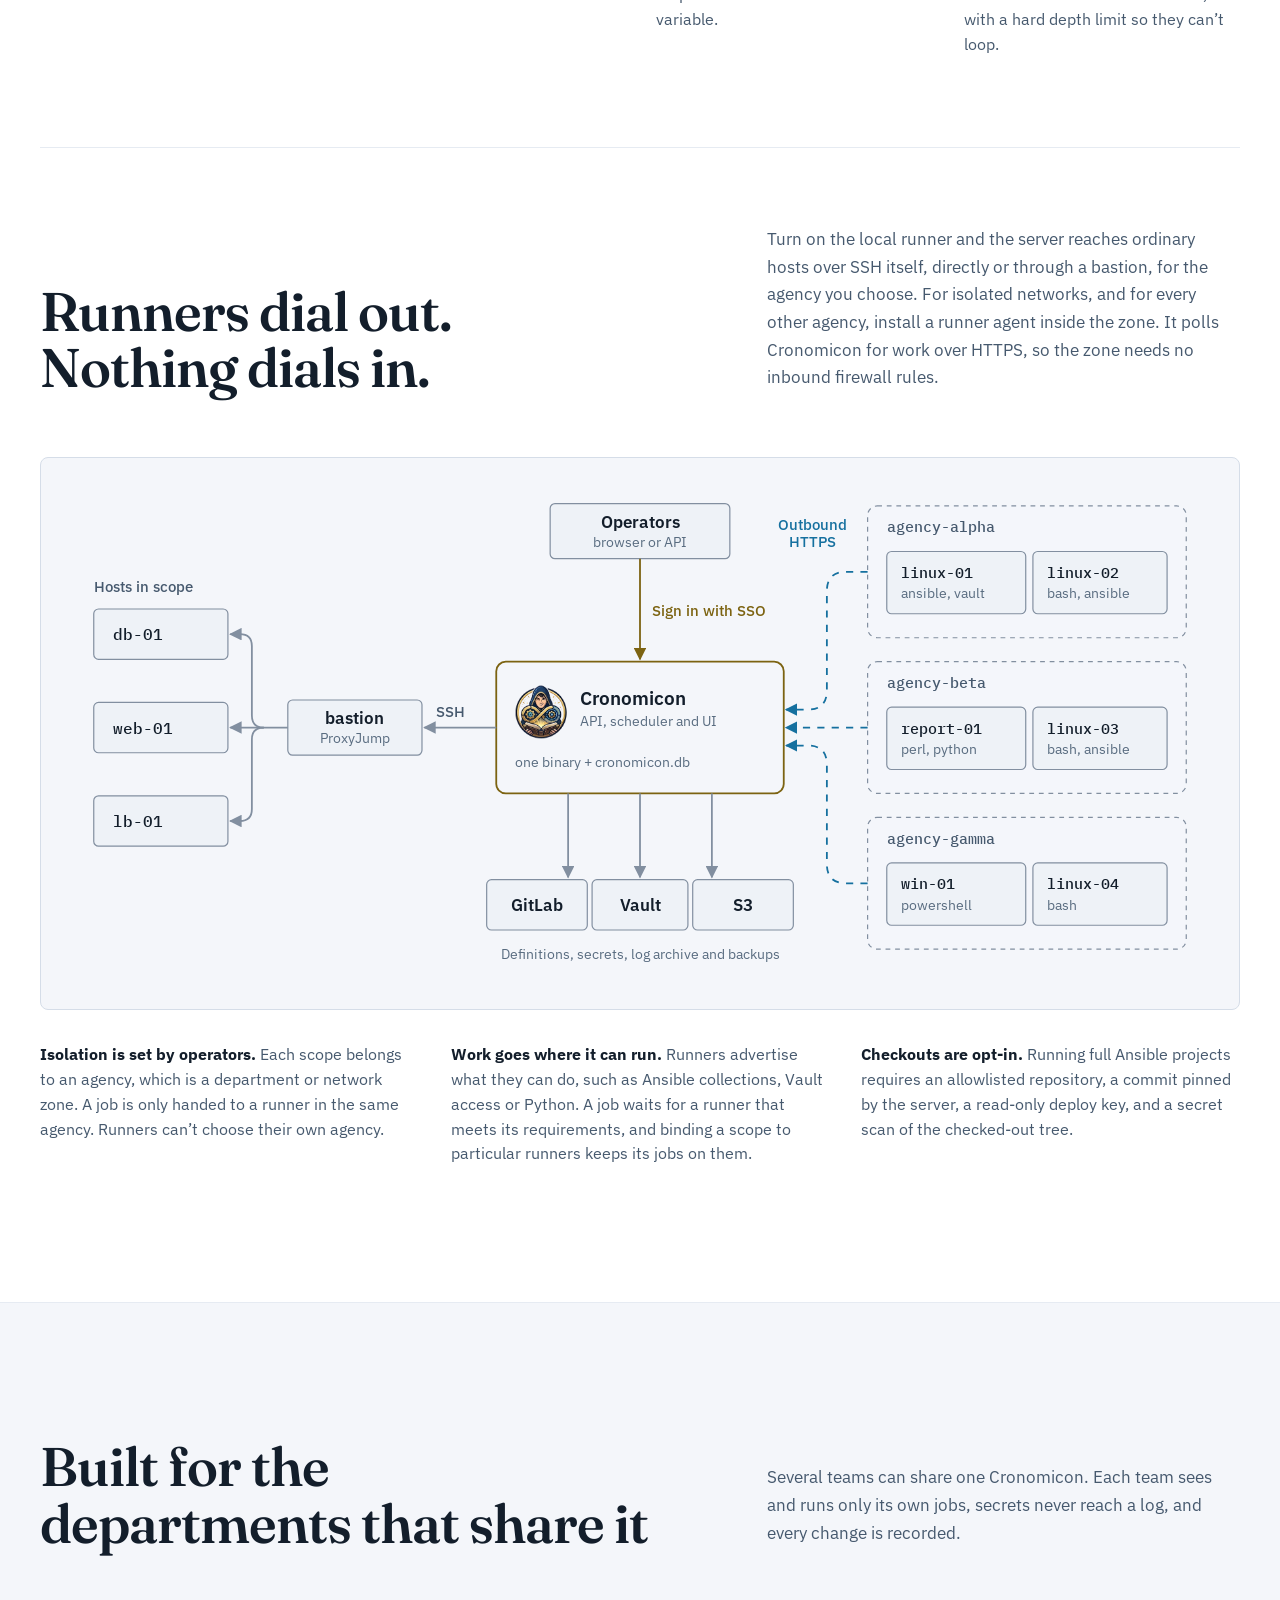
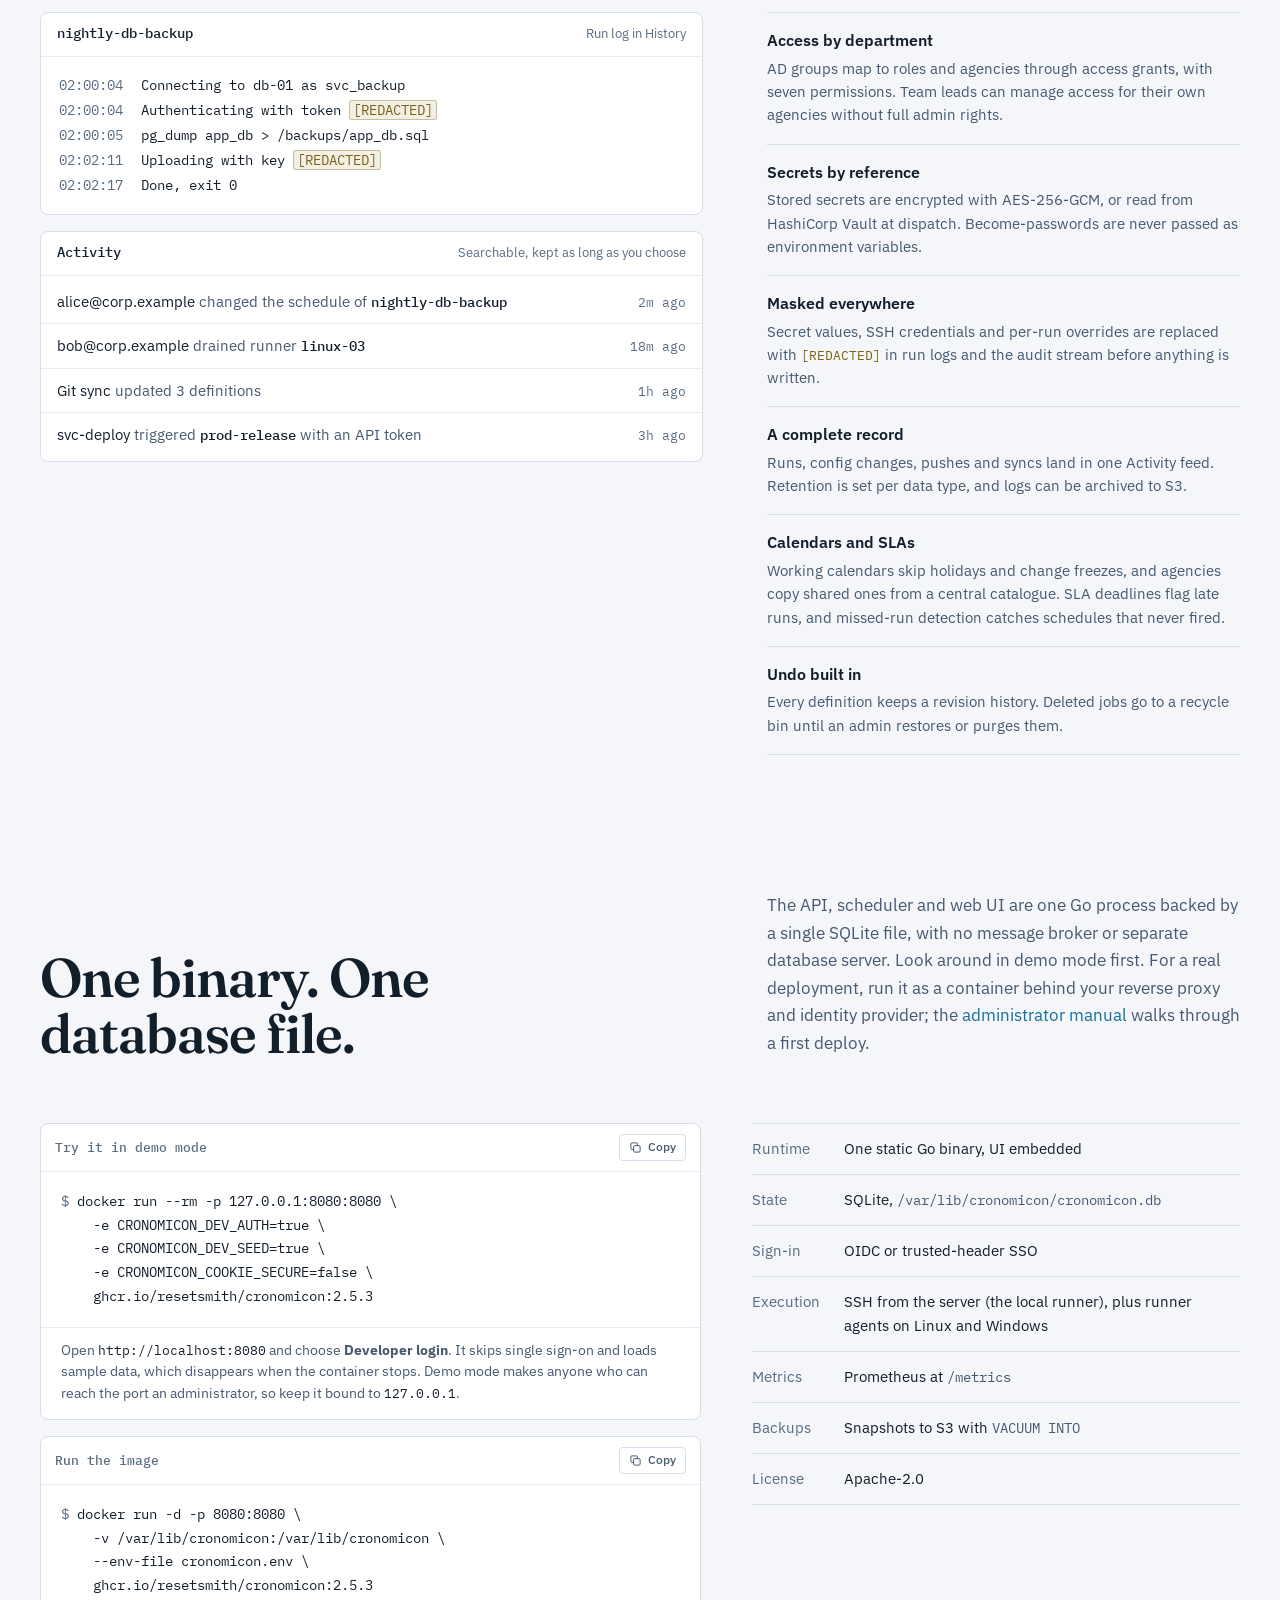
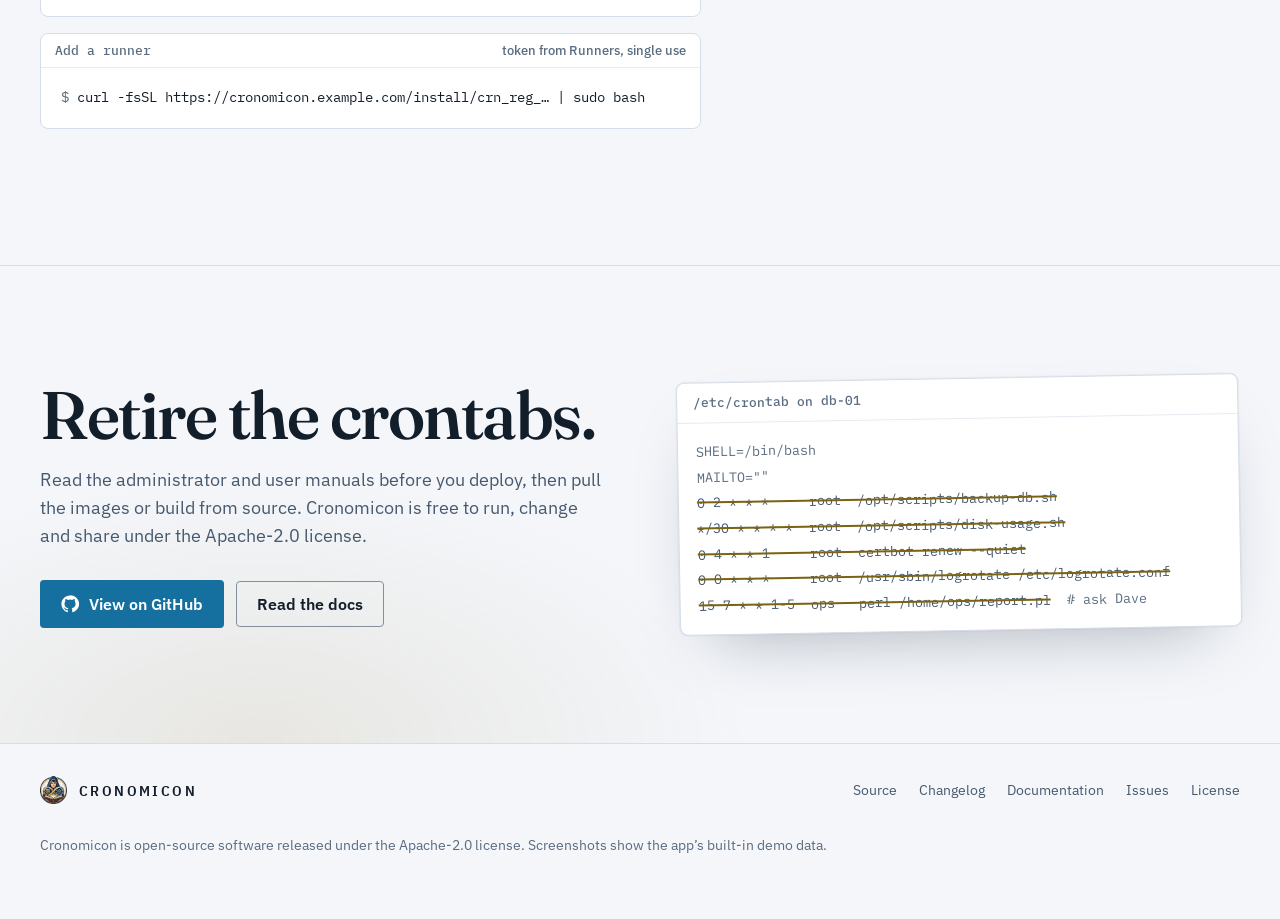
==== commit 083f4a0d: "updating for 2.5.3" ====
--- a/index.html
+++ b/index.html
@@ -4,7 +4,7 @@
   <meta charset="utf-8">
   <meta name="viewport" content="width=device-width, initial-scale=1">
   <title>Cronomicon, the script orchestrator</title>
-  <meta name="description" content="Cronomicon schedules and runs Bash, Ansible, Terraform, PowerShell, Perl and Python jobs from one web console, across every host, department and network zone. One Go binary, one SQLite file. Open source, Apache-2.0.">
+  <meta name="description" content="Cronomicon schedules and runs Bash, Ansible, PowerShell, Perl and Python jobs from one web console, across every host, department and network zone. One Go binary, one SQLite file. Open source, Apache-2.0.">
   <meta name="theme-color" content="#0a1119" media="(prefers-color-scheme: dark)">
   <meta name="theme-color" content="#f4f6fa" media="(prefers-color-scheme: light)">
   <link rel="canonical" href="https://cronomicon.io/">
@@ -12,7 +12,7 @@
   <meta property="og:type" content="website">
   <meta property="og:site_name" content="Cronomicon">
   <meta property="og:title" content="Cronomicon: ancient rites of scheduling, made easy">
-  <meta property="og:description" content="Schedule and orchestrate Bash, Ansible, Terraform, PowerShell, Perl and Python jobs from one binary.">
+  <meta property="og:description" content="Schedule and orchestrate Bash, Ansible, PowerShell, Perl and Python jobs from one binary.">
   <meta property="og:url" content="https://cronomicon.io/">
   <meta property="og:image" content="https://cronomicon.io/assets/img/og-image.png">
   <meta property="og:image:width" content="1280">
@@ -120,7 +120,7 @@
     <div class="hero-grid">
       <div>
         <h1>Ancient rites of scheduling, made easy.</h1>
-        <p class="lede">Cronomicon schedules and runs your <strong>Bash, Ansible, Terraform, PowerShell, Perl and Python</strong> jobs from one web console, across every host, department and network zone. It ships as one Go binary with one SQLite file, and it’s open source.</p>
+        <p class="lede">Cronomicon schedules and runs your <strong>Bash, Ansible, PowerShell, Perl and Python</strong> jobs from one web console, across every host, department and network zone. It ships as one Go binary with one SQLite file, and it’s open source.</p>
         <div class="cta-row">
           <a class="btn btn-primary" href="https://github.com/ResetSmith/cronomicon"><svg><use href="#i-github"/></svg>Get Cronomicon</a>
           <a class="btn btn-ghost" href="#tour">Take the tour</a>
@@ -167,7 +167,6 @@
       <ul>
         <li class="lang" style="--c:#45b26b"><i></i>bash</li>
         <li class="lang" style="--c:#e05a5a"><i></i>ansible</li>
-        <li class="lang" style="--c:#8f6ad8"><i></i>terraform</li>
         <li class="lang" style="--c:#4da3d9"><i></i>powershell</li>
         <li class="lang" style="--c:#7d8fd6"><i></i>perl</li>
         <li class="lang" style="--c:#e3c14d"><i></i>python</li>
@@ -290,7 +289,7 @@
           <div class="tour-caption">
             <p>Every ad-hoc run goes through the <strong>Run dialog</strong>.</p>
             <ol class="tour-points">
-              <li id="run-p1"><strong>Five sections.</strong> Inputs, target hosts, executor and runner, timing, and advanced overrides.</li>
+              <li id="run-p1"><strong>Five sections.</strong> Inputs, target hosts, where it will run, timing, and advanced overrides.</li>
               <li id="run-p2"><strong>Timing.</strong> Run now, or defer the run to a later time.</li>
               <li id="run-p3"><strong>This run.</strong> Exactly what will run, before you confirm.</li>
               <li id="run-p4"><strong>Confirm.</strong> Nothing runs until you press Run now.</li>
@@ -379,8 +378,8 @@
       <ol class="steps">
         <li>
           <h3>Register a script</h3>
-          <p>A playbook, a <code>.tf</code> directory or a shell script. Cronomicon scans it for the environment variables it reads, so you know what to define before the first run.</p>
-          <div class="parts"><span class="part">backup-db.sh</span><span class="part">patch.yml</span><span class="part">plan.tf</span></div>
+          <p>A playbook, a PowerShell or Python script, or a shell script. Cronomicon scans it for the environment variables it reads, so you know what to define before the first run.</p>
+          <div class="parts"><span class="part">backup-db.sh</span><span class="part">patch.yml</span><span class="part">export.py</span></div>
         </li>
         <li>
           <h3>Bind it to a scope and a schedule</h3>
@@ -416,7 +415,7 @@
   <span class="k">retries</span>: 2</pre>
         </div>
         <div class="dual">
-          <div><b>Keep it in Git <span class="src-badge git">git</span></b>Definitions sync from a GitLab repository on push. Validate them in CI with <code>cronomicon validate</code>, and review changes like any other code.</div>
+          <div><b>Keep it in Git <span class="src-badge git">git</span></b>Each agency’s definitions sync from its own GitLab repository on push. Validate them in CI with <code>cronomicon validate</code>, and review changes like any other code.</div>
           <div><b>Or compose it in the app <span class="src-badge app">cronomicon</span></b>Build jobs, workflows and schedules in the browser and they go live immediately. Every edit keeps a revision you can restore.</div>
         </div>
       </div>
@@ -446,7 +445,7 @@
         <h3 id="gates-h">The gates</h3>
         <p>Each trigger type goes through the gates that apply to it before a run is queued. A refused run is recorded with the reason, never silently dropped.</p>
         <div class="gate"><svg><use href="#i-check"/></svg><div><b>Pause and freeze</b><span>Stop one job, or everything, for a maintenance window.</span></div></div>
-        <div class="gate"><svg><use href="#i-check"/></svg><div><b>Working calendars</b><span>Skip holidays and blackout dates. A calendar can only prevent runs, never cause them.</span></div></div>
+        <div class="gate"><svg><use href="#i-check"/></svg><div><b>Working calendars</b><span>Forbid holidays and blackout dates, or allow only certain days, on a schedule, a job or a workflow. A calendar can only prevent runs, never cause them.</span></div></div>
         <div class="gate"><svg><use href="#i-check"/></svg><div><b>Fleet capacity</b><span>Cap concurrent runs, then queue, skip or run in parallel per job.</span></div></div>
         <div class="gate"><svg><use href="#i-check"/></svg><div><b>Enabled and in use</b><span>No trigger can start a disabled job or one in the recycle bin.</span></div></div>
       </aside>
@@ -471,7 +470,7 @@
         </div>
         <div class="diagram-scroll" tabindex="0" role="region" aria-label="Workflow diagram, scrollable">
           <svg class="wf" id="wf" viewBox="0 0 960 276" role="img" aria-labelledby="wf-title">
-            <title id="wf-title">Workflow graph: terraform-plan-prod runs first. On success, terraform-apply-prod runs with the VERSION output from the plan, then smoke-test and disk-usage-audit run in parallel. On failure, notify-oncall runs instead.</title>
+            <title id="wf-title">Workflow graph: ansible-check-prod runs first. On success, ansible-deploy-prod runs with the VERSION output from the check, then smoke-test and disk-usage-audit run in parallel. On failure, notify-oncall runs instead.</title>
             <defs>
               <marker id="ah" viewBox="0 0 10 10" refX="9" refY="5" markerWidth="7" markerHeight="7" orient="auto"><path class="d-arrow" d="M0 0 10 5 0 10z"/></marker>
               <marker id="ah-gold" viewBox="0 0 10 10" refX="9" refY="5" markerWidth="7" markerHeight="7" orient="auto"><path class="d-arrow gold" d="M0 0 10 5 0 10z"/></marker>
@@ -491,21 +490,21 @@
             <rect class="d-group" x="662" y="22" width="284" height="140" rx="8"/>
             <text class="d-label" x="678" y="16">Parallel group</text>
 
-            <g class="step" data-step="plan">
+            <g class="step" data-step="check">
               <rect class="d-halo" x="22" y="135" width="208" height="60" rx="6"/>
               <rect class="d-node" x="24" y="137" width="202" height="56" rx="4"/>
-              <rect class="d-type" x="24" y="137" width="4" height="56" fill="#8f6ad8"/>
+              <rect class="d-type" x="24" y="137" width="4" height="56" fill="#e05a5a"/>
               <circle class="d-status success" cx="206" cy="155" r="5"/>
-              <text class="d-title mono" x="42" y="160">terraform-plan-prod</text>
-              <text class="d-sub" x="42" y="179">Terraform, emits VERSION</text>
+              <text class="d-title mono" x="42" y="160">ansible-check-prod</text>
+              <text class="d-sub" x="42" y="179">Ansible, emits VERSION</text>
             </g>
-            <g class="step" data-step="apply">
+            <g class="step" data-step="deploy">
               <rect class="d-halo" x="378" y="62" width="224" height="60" rx="6"/>
               <rect class="d-node" x="380" y="64" width="220" height="56" rx="4"/>
-              <rect class="d-type" x="380" y="64" width="4" height="56" fill="#8f6ad8"/>
+              <rect class="d-type" x="380" y="64" width="4" height="56" fill="#e05a5a"/>
               <circle class="d-status success" cx="580" cy="82" r="5"/>
-              <text class="d-title mono" x="398" y="87">terraform-apply-prod</text>
-              <text class="d-sub" x="398" y="106">Terraform, reads VERSION=1.4.2</text>
+              <text class="d-title mono" x="398" y="87">ansible-deploy-prod</text>
+              <text class="d-sub" x="398" y="106">Ansible, reads VERSION=1.4.2</text>
             </g>
             <g class="step" data-step="notify">
               <rect class="d-halo" x="378" y="208" width="224" height="60" rx="6"/>
@@ -513,7 +512,7 @@
               <rect class="d-type" x="380" y="210" width="4" height="56" fill="#45b26b"/>
               <circle class="d-status skipped" cx="580" cy="228" r="5"/>
               <text class="d-title mono" x="398" y="233">notify-oncall</text>
-              <text class="d-sub" x="398" y="252">Bash, only if the plan fails</text>
+              <text class="d-sub" x="398" y="252">Bash, only if the check fails</text>
             </g>
             <g class="step" data-step="smoke">
               <rect class="d-halo" x="680" y="32" width="248" height="52" rx="6"/>
@@ -545,7 +544,7 @@
       </div>
 
       <ul class="facts">
-        <li><b>Branch on the result</b>Send a failed plan to the on-call path instead of apply. Branches can nest.</li>
+        <li><b>Branch on the result</b>Send a failed check to the on-call path instead of the deploy. Branches can nest.</li>
         <li><b>Run steps in parallel</b>Group jobs to run side by side. Each step has its own retries, inputs and soft-cancel behaviour.</li>
         <li><b>Pass values between steps</b>A step prints <code>::cronomicon-output name=VERSION::1.4.2</code> and the next step reads <code>VERSION</code> as an environment variable.</li>
         <li><b>Nest and react</b>A workflow can call another workflow, up to three levels deep. Reactions start new runs when one finishes, with a hard depth limit so they can’t loop.</li>
@@ -559,13 +558,13 @@
   <div class="wrap">
     <div class="band-head">
       <h2 id="run-h">Runners dial out. Nothing dials in.</h2>
-      <p>Reach ordinary hosts over SSH, directly or through a bastion. For isolated networks, install a runner agent inside the zone. It polls Cronomicon for work over HTTPS, so the zone needs no inbound firewall rules.</p>
+      <p>Turn on the local runner and the server reaches ordinary hosts over SSH itself, directly or through a bastion, for the agency you choose. For isolated networks, and for every other agency, install a runner agent inside the zone. It polls Cronomicon for work over HTTPS, so the zone needs no inbound firewall rules.</p>
     </div>
 
     <div class="diagram">
       <div class="diagram-scroll" tabindex="0" role="region" aria-label="Topology diagram, scrollable">
         <svg viewBox="0 0 960 420" role="img" aria-labelledby="topo-title">
-          <title id="topo-title">Topology diagram. Operators sign in to the Cronomicon server through single sign-on. The server reaches hosts db-01, web-01 and lb-01 over SSH through a bastion. Runner agents in three isolated zones, agency-alpha, agency-beta and the general pool, poll the server over outbound HTTPS. The server also connects to GitLab, Vault and S3.</title>
+          <title id="topo-title">Topology diagram. Operators sign in to the Cronomicon server through single sign-on. As the local runner, the server reaches hosts db-01, web-01 and lb-01 over SSH through a bastion. Runner agents in three agencies’ isolated zones, agency-alpha, agency-beta and agency-gamma, poll the server over outbound HTTPS. The server also connects to GitLab, Vault and S3.</title>
           <defs>
             <marker id="tah" viewBox="0 0 10 10" refX="9" refY="5" markerWidth="7" markerHeight="7" orient="auto"><path class="d-arrow" d="M0 0 10 5 0 10z"/></marker>
             <marker id="tah-p" viewBox="0 0 10 10" refX="9" refY="5" markerWidth="7" markerHeight="7" orient="auto"><path class="d-arrow primary" d="M0 0 10 5 0 10z"/></marker>
@@ -611,11 +610,11 @@
             <rect class="d-zone-fill" x="670" y="150" width="266" height="110" rx="8"/><rect class="d-zone" x="670" y="150" width="266" height="110" rx="8"/>
             <text class="d-label mono" x="686" y="172">agency-beta</text>
             <rect class="d-node" x="686" y="188" width="116" height="52" rx="4"/><text class="d-title mono" x="698" y="210" style="font-size:12.5px">report-01</text><text class="d-sub" x="698" y="227">perl, python</text>
-            <rect class="d-node" x="808" y="188" width="112" height="52" rx="4"/><text class="d-title mono" x="820" y="210" style="font-size:12.5px">linux-03</text><text class="d-sub" x="820" y="227">terraform</text>
+            <rect class="d-node" x="808" y="188" width="112" height="52" rx="4"/><text class="d-title mono" x="820" y="210" style="font-size:12.5px">linux-03</text><text class="d-sub" x="820" y="227">bash, ansible</text>
           </g>
           <g>
             <rect class="d-zone-fill" x="670" y="280" width="266" height="110" rx="8"/><rect class="d-zone" x="670" y="280" width="266" height="110" rx="8"/>
-            <text class="d-label" x="686" y="302">General pool</text>
+            <text class="d-label mono" x="686" y="302">agency-gamma</text>
             <rect class="d-node" x="686" y="318" width="116" height="52" rx="4"/><text class="d-title mono" x="698" y="340" style="font-size:12.5px">win-01</text><text class="d-sub" x="698" y="357">powershell</text>
             <rect class="d-node" x="808" y="318" width="112" height="52" rx="4"/><text class="d-title mono" x="820" y="340" style="font-size:12.5px">linux-04</text><text class="d-sub" x="820" y="357">bash</text>
           </g>
@@ -642,7 +641,7 @@
 
     <div class="topo-notes">
       <p><b style="color:var(--text)">Isolation is set by operators.</b> Each scope belongs to an agency, which is a department or network zone. A job is only handed to a runner in the same agency. Runners can’t choose their own agency.</p>
-      <p><b style="color:var(--text)">Work goes where it can run.</b> Runners advertise what they can do, such as Ansible collections, Vault access or Terraform. A job waits for a runner that meets its requirements, and you can pin a run to a tagged runner.</p>
+      <p><b style="color:var(--text)">Work goes where it can run.</b> Runners advertise what they can do, such as Ansible collections, Vault access or Python. A job waits for a runner that meets its requirements, and binding a scope to particular runners keeps its jobs on them.</p>
       <p><b style="color:var(--text)">Checkouts are opt-in.</b> Running full Ansible projects requires an allowlisted repository, a commit pinned by the server, a read-only deploy key, and a secret scan of the checked-out tree.</p>
     </div>
   </div>
@@ -681,7 +680,7 @@
         <div><dt>Secrets by reference</dt><dd>Stored secrets are encrypted with AES-256-GCM, or read from HashiCorp Vault at dispatch. Become-passwords are never passed as environment variables.</dd></div>
         <div><dt>Masked everywhere</dt><dd>Secret values, SSH credentials and per-run overrides are replaced with <code>[REDACTED]</code> in run logs and the audit stream before anything is written.</dd></div>
         <div><dt>A complete record</dt><dd>Runs, config changes, pushes and syncs land in one Activity feed. Retention is set per data type, and logs can be archived to S3.</dd></div>
-        <div><dt>Calendars and SLAs</dt><dd>Working calendars skip holidays and change freezes. SLA deadlines flag late runs, and missed-run detection catches schedules that never fired.</dd></div>
+        <div><dt>Calendars and SLAs</dt><dd>Working calendars skip holidays and change freezes, and agencies copy shared ones from a central catalogue. SLA deadlines flag late runs, and missed-run detection catches schedules that never fired.</dd></div>
         <div><dt>Undo built in</dt><dd>Every definition keeps a revision history. Deleted jobs go to a recycle bin until an admin restores or purges them.</dd></div>
       </dl>
     </div>
@@ -724,7 +723,7 @@
         <dt>Runtime</dt><dd>One static Go binary, UI embedded</dd>
         <dt>State</dt><dd>SQLite, <code>/var/lib/cronomicon/cronomicon.db</code></dd>
         <dt>Sign-in</dt><dd>OIDC or trusted-header SSO</dd>
-        <dt>Execution</dt><dd>Built-in SSH, plus runner agents on Linux and Windows</dd>
+        <dt>Execution</dt><dd>SSH from the server (the local runner), plus runner agents on Linux and Windows</dd>
         <dt>Metrics</dt><dd>Prometheus at <code>/metrics</code></dd>
         <dt>Backups</dt><dd>Snapshots to S3 with <code>VACUUM INTO</code></dd>
         <dt>License</dt><dd>Apache-2.0</dd>
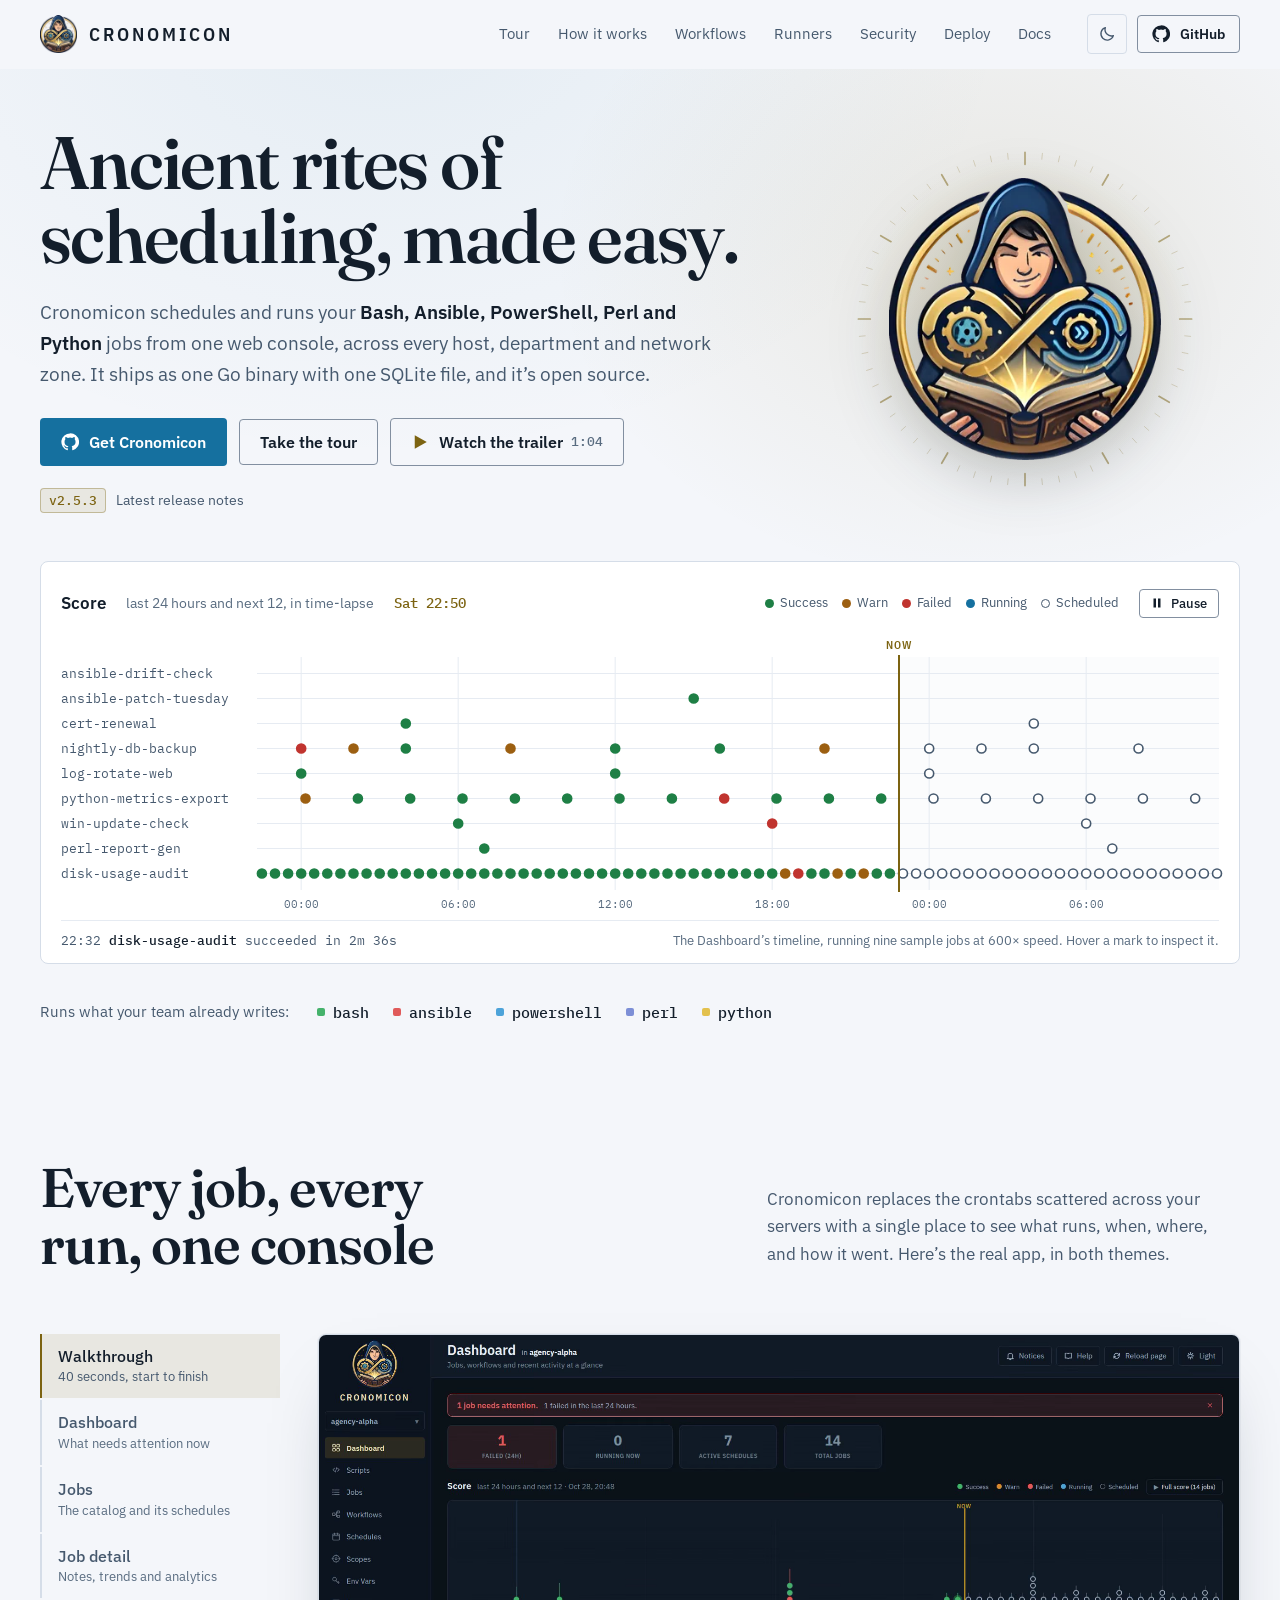
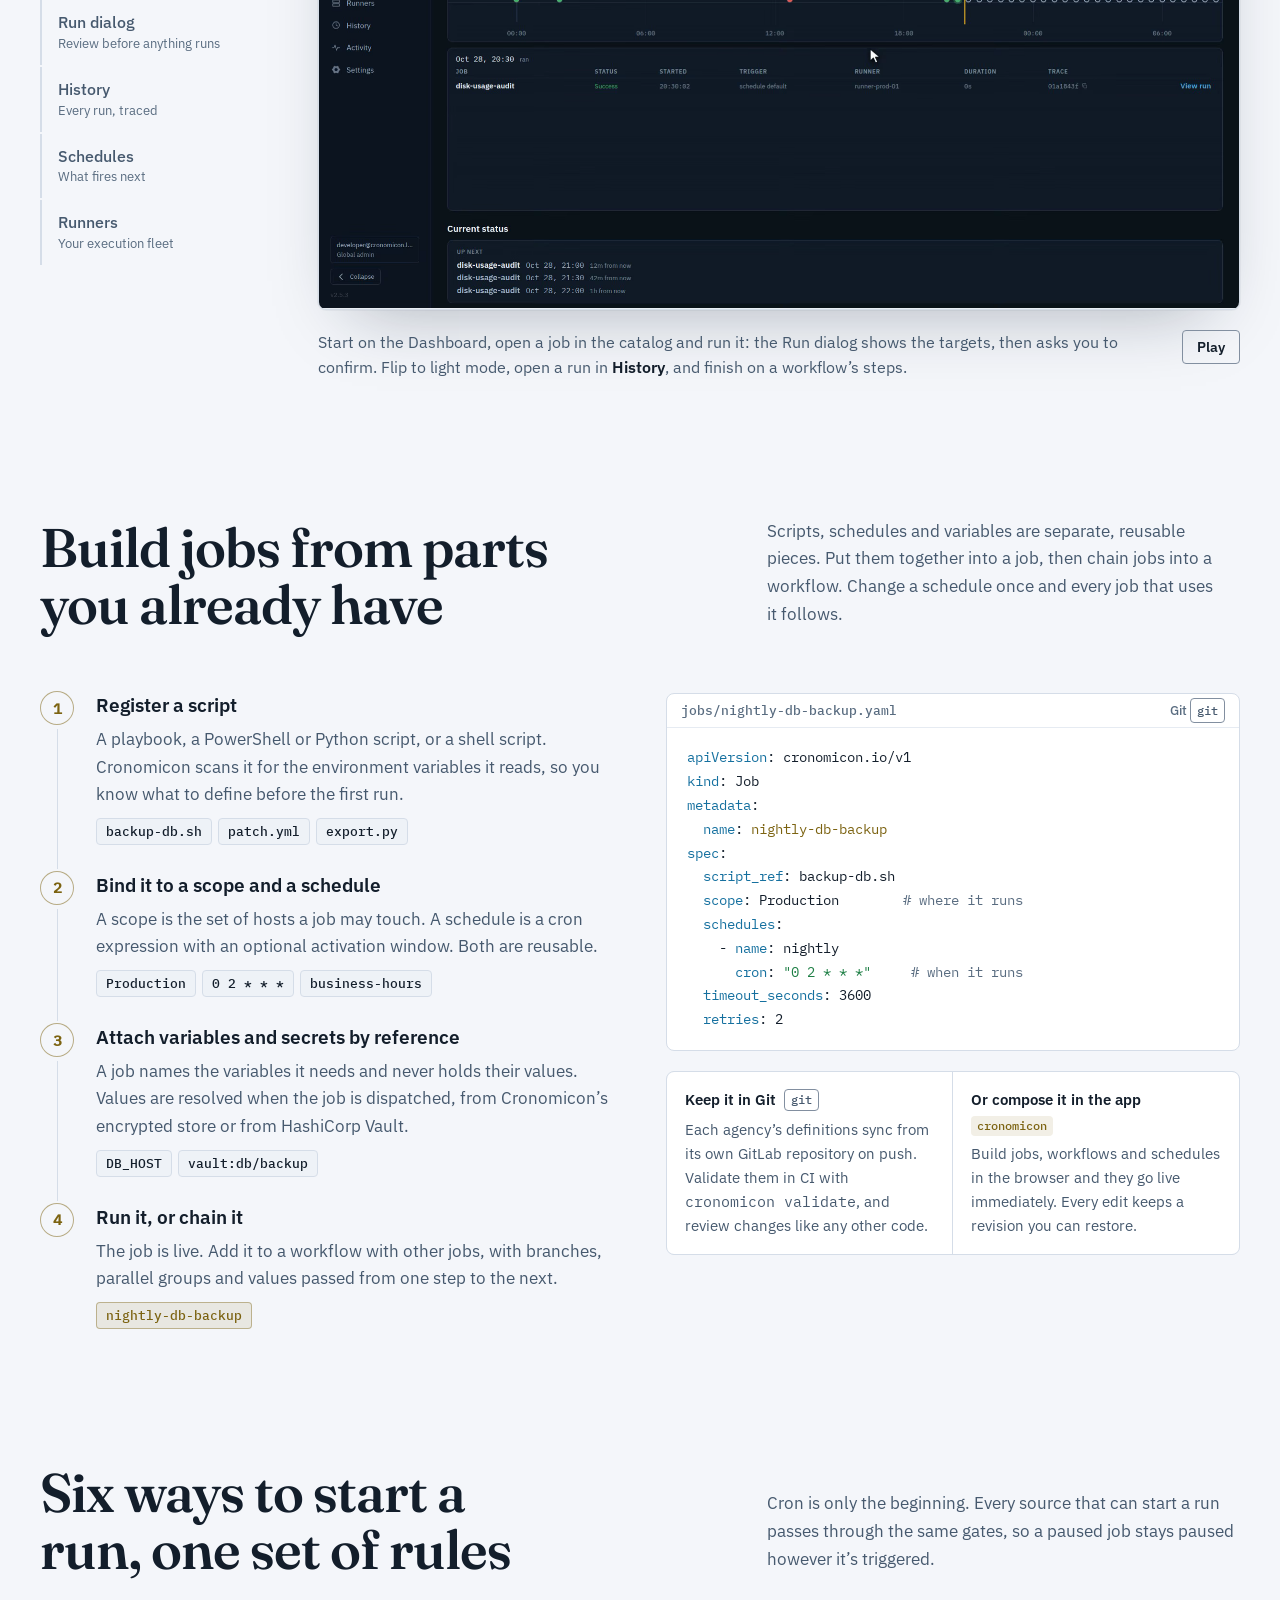
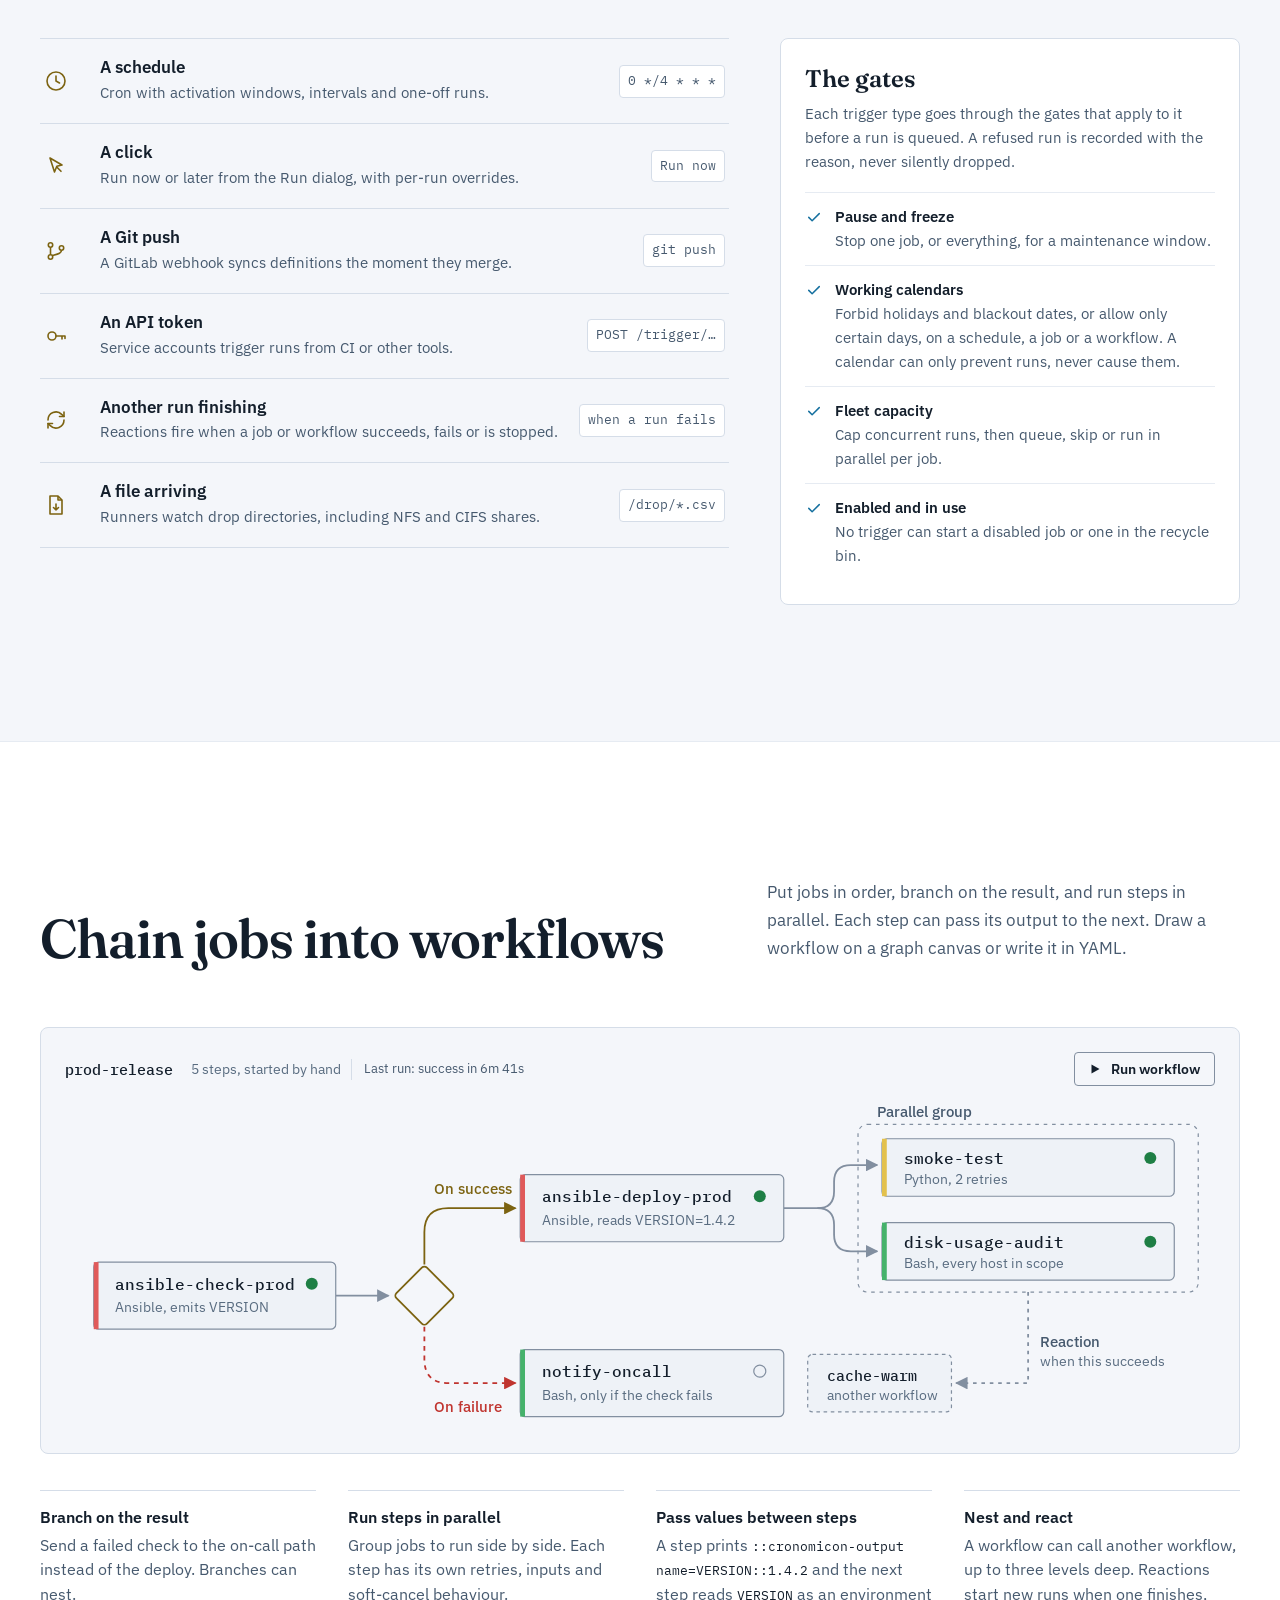
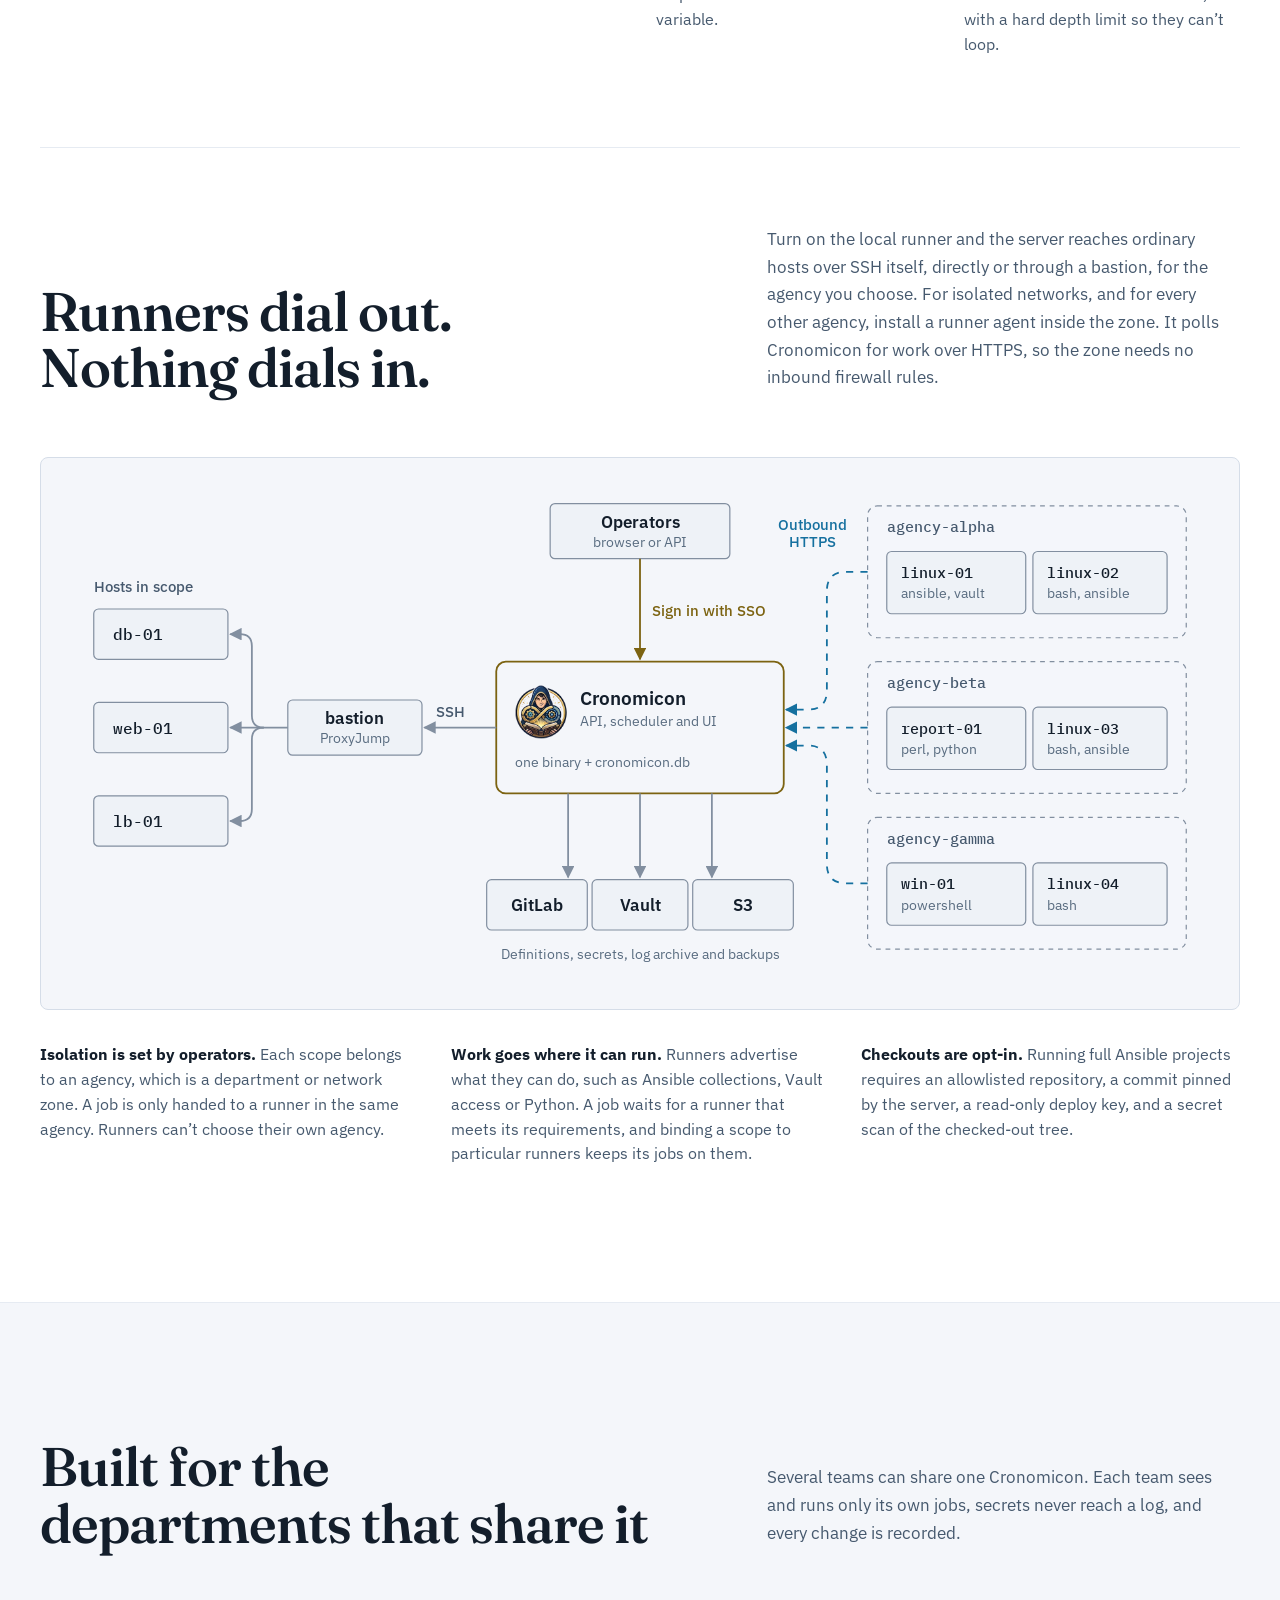
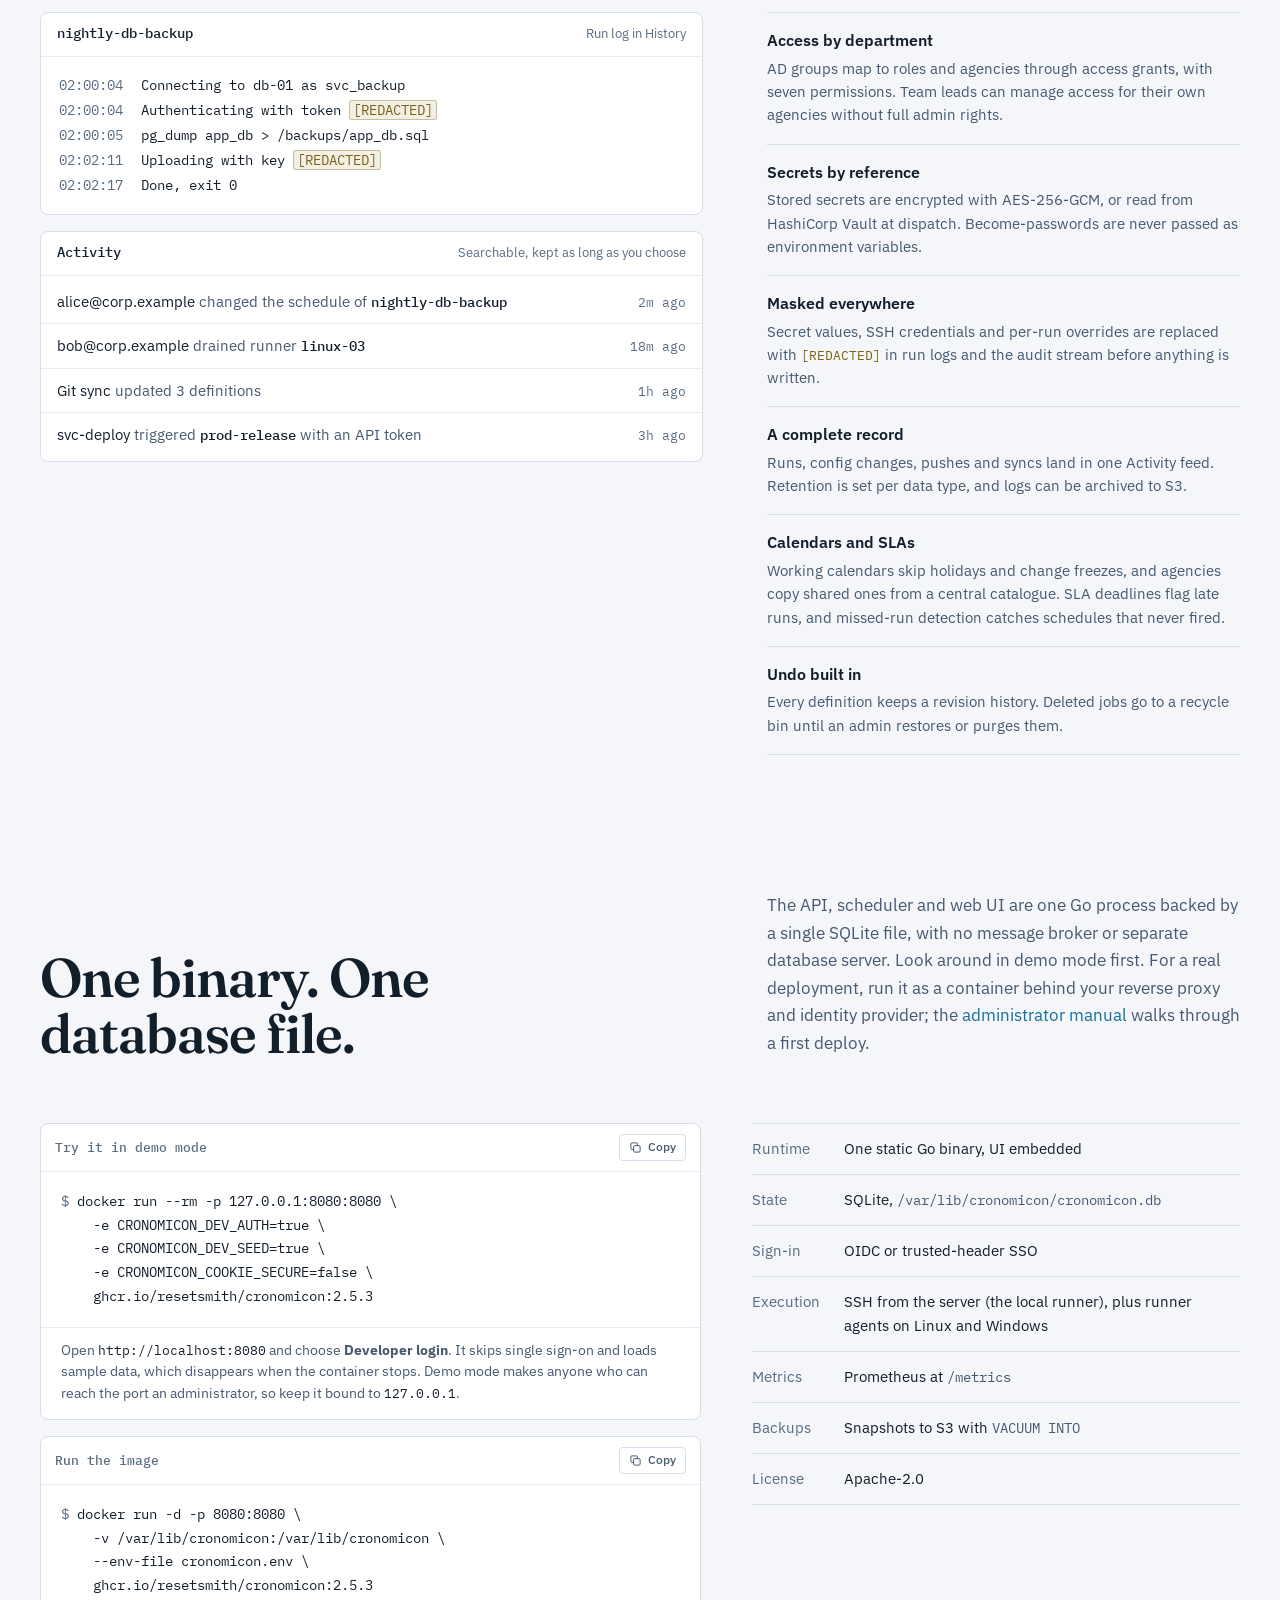
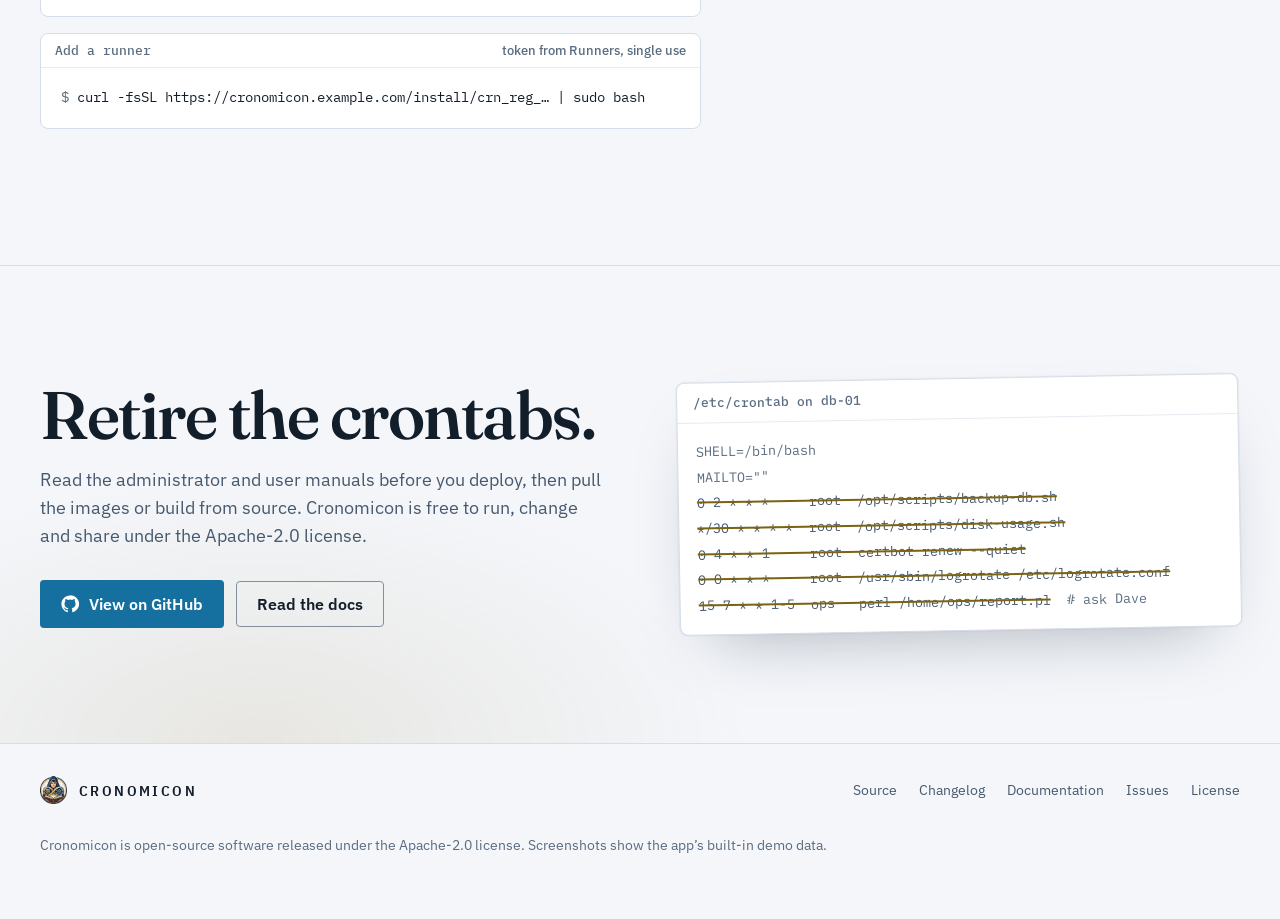
==== commit a2ca70cf: "updated content for the 2.5.3 version" ====
--- a/index.html
+++ b/index.html
@@ -211,13 +211,13 @@
 
         <div class="tour-panel" role="tabpanel" id="panel-dash" aria-labelledby="tab-dash" hidden>
           <div class="frame has-spots">
-            <img class="only-dark" loading="lazy" src="assets/img/shots/dashboard-dark.webp" width="2400" height="1500" alt="Cronomicon Dashboard in dark mode: an attention banner reporting 3 jobs, stat tiles, and the Score timeline with past runs and upcoming fires">
-            <img class="only-light" loading="lazy" src="assets/img/shots/dashboard-light.webp" width="2400" height="1500" alt="Cronomicon Dashboard in light mode: an attention banner reporting 3 jobs, stat tiles, and the Score timeline with past runs and upcoming fires">
+            <img class="only-dark" loading="lazy" src="assets/img/shots/dashboard-dark.webp" width="2400" height="1500" alt="Cronomicon Dashboard in dark mode: an attention banner reporting a failed job, stat tiles, and the Score timeline with past runs and upcoming fires">
+            <img class="only-light" loading="lazy" src="assets/img/shots/dashboard-light.webp" width="2400" height="1500" alt="Cronomicon Dashboard in light mode: an attention banner reporting a failed job, stat tiles, and the Score timeline with past runs and upcoming fires">
             <div class="spot-box" aria-hidden="true"></div>
-            <button class="spot" type="button" style="--x:13.6%;--y:10.2%;--w:84.9%;--h:4.7%" aria-describedby="dash-p1">1</button>
-            <button class="spot" type="button" style="--x:13.6%;--y:15.6%;--w:47.8%;--h:7.9%;--ax:61.4%" aria-describedby="dash-p2">2</button>
-            <button class="spot" type="button" style="--x:13.6%;--y:24.8%;--w:84.9%;--h:29.3%" aria-describedby="dash-p3">3</button>
-            <button class="spot" type="button" style="--x:13.6%;--y:65.1%;--w:84.9%;--h:11.3%" aria-describedby="dash-p4">4</button>
+            <button class="spot" type="button" style="--x:14.6%;--y:11%;--w:81.5%;--h:3%" aria-describedby="dash-p1">1</button>
+            <button class="spot" type="button" style="--x:13.6%;--y:15.3%;--w:48%;--h:8.7%;--ax:61.6%" aria-describedby="dash-p2">2</button>
+            <button class="spot" type="button" style="--x:13.6%;--y:24.7%;--w:85.1%;--h:29.4%" aria-describedby="dash-p3">3</button>
+            <button class="spot" type="button" style="--x:13.6%;--y:87.4%;--w:85.1%;--h:12%" aria-describedby="dash-p4">4</button>
           </div>
           <div class="tour-caption">
             <p>The <strong>Dashboard</strong> opens with what needs you.</p>
@@ -232,21 +232,21 @@
 
         <div class="tour-panel" role="tabpanel" id="panel-jobs" aria-labelledby="tab-jobs" hidden>
           <div class="frame has-spots">
-            <img class="only-dark" loading="lazy" src="assets/img/shots/jobs-dark.webp" width="2400" height="1500" alt="Jobs catalog in dark mode listing thirteen jobs with type, scope, agency, host, cron schedule, tags, status and source">
-            <img class="only-light" loading="lazy" src="assets/img/shots/jobs-light.webp" width="2400" height="1500" alt="Jobs catalog in light mode listing thirteen jobs with type, scope, agency, host, cron schedule, tags, status and source">
+            <img class="only-dark" loading="lazy" src="assets/img/shots/jobs-dark.webp" width="2400" height="1500" alt="Jobs catalog in dark mode listing fourteen jobs with type, scope, agency, host, cron schedule, tags, status and source">
+            <img class="only-light" loading="lazy" src="assets/img/shots/jobs-light.webp" width="2400" height="1500" alt="Jobs catalog in light mode listing fourteen jobs with type, scope, agency, host, cron schedule, tags, status and source">
             <div class="spot-box" aria-hidden="true"></div>
-            <button class="spot" type="button" style="--x:13.6%;--y:10%;--w:30.4%;--h:4.8%;--ax:45%" aria-describedby="jobs-p1">1</button>
-            <button class="spot" type="button" style="--x:13.6%;--y:15.8%;--w:42.4%;--h:4%" aria-describedby="jobs-p2">2</button>
-            <button class="spot" type="button" style="--x:25.2%;--y:21.4%;--w:27.8%;--h:62.4%" aria-describedby="jobs-p3">3</button>
-            <button class="spot" type="button" style="--x:53.5%;--y:21.4%;--w:8.6%;--h:62.4%" aria-describedby="jobs-p4">4</button>
-            <button class="spot" type="button" style="--x:78.8%;--y:21.4%;--w:6.2%;--h:62.4%" aria-describedby="jobs-p5">5</button>
+            <button class="spot" type="button" style="--x:13.6%;--y:9.9%;--w:30.5%;--h:5.1%;--ax:44.1%" aria-describedby="jobs-p1">1</button>
+            <button class="spot" type="button" style="--x:15.8%;--y:15.9%;--w:40.3%;--h:3.8%" aria-describedby="jobs-p2">2</button>
+            <button class="spot" type="button" style="--x:24.4%;--y:20.8%;--w:22.5%;--h:79.2%" aria-describedby="jobs-p3">3</button>
+            <button class="spot" type="button" style="--x:46.2%;--y:20.8%;--w:9.2%;--h:79.2%" aria-describedby="jobs-p4">4</button>
+            <button class="spot" type="button" style="--x:71.7%;--y:20.8%;--w:7.3%;--h:79.2%" aria-describedby="jobs-p5">5</button>
           </div>
           <div class="tour-caption">
             <p>The <strong>Jobs</strong> catalog holds every job, and turns into a folder tree when the list gets long.</p>
             <ol class="tour-points">
               <li id="jobs-p1"><strong>Status tabs.</strong> Jump straight to what’s running, failed or paused.</li>
               <li id="jobs-p2"><strong>Filters.</strong> Search, filter by type or tag, and choose your columns.</li>
-              <li id="jobs-p3"><strong>Where it runs.</strong> Type, scope, owning department and host pin for each job.</li>
+              <li id="jobs-p3"><strong>Where it runs.</strong> Type, scope, owning agency and host pin for each job.</li>
               <li id="jobs-p4"><strong>Schedule.</strong> The cron expression, or manual.</li>
               <li id="jobs-p5"><strong>Status.</strong> Each job’s current state and last result.</li>
             </ol>
@@ -258,11 +258,11 @@
             <img class="only-dark" loading="lazy" src="assets/img/shots/job-detail-dark.webp" width="2400" height="1500" alt="An expanded critical job in dark mode showing its on-call contact and notes, a duration trend, success rate, median and p95 duration, and recent runs">
             <img class="only-light" loading="lazy" src="assets/img/shots/job-detail-light.webp" width="2400" height="1500" alt="An expanded critical job in light mode showing its on-call contact and notes, a duration trend, success rate, median and p95 duration, and recent runs">
             <div class="spot-box" aria-hidden="true"></div>
-            <button class="spot" type="button" style="--x:15%;--y:36.4%;--w:83%;--h:17.6%;--ax:96%" aria-describedby="detail-p1">1</button>
-            <button class="spot" type="button" style="--x:57.2%;--y:56%;--w:28.6%;--h:4.4%;--ax:85.8%" aria-describedby="detail-p2">2</button>
-            <button class="spot" type="button" style="--x:90.2%;--y:66%;--w:7.7%;--h:2.4%" aria-describedby="detail-p3">3</button>
-            <button class="spot" type="button" style="--x:57.2%;--y:69%;--w:36.8%;--h:11%;--ax:75%" aria-describedby="detail-p4">4</button>
-            <button class="spot" type="button" style="--x:57.2%;--y:83.2%;--w:40.7%;--h:16.8%" aria-describedby="detail-p5">5</button>
+            <button class="spot" type="button" style="--x:14.7%;--y:35.4%;--w:82.8%;--h:19.1%;--ax:96%" aria-describedby="detail-p1">1</button>
+            <button class="spot" type="button" style="--x:56.9%;--y:55.3%;--w:40.6%;--h:5.8%;--ax:97.5%" aria-describedby="detail-p2">2</button>
+            <button class="spot" type="button" style="--x:89.2%;--y:65.5%;--w:8.3%;--h:3.4%" aria-describedby="detail-p3">3</button>
+            <button class="spot" type="button" style="--x:56.9%;--y:68.5%;--w:40.6%;--h:13.4%;--ax:77.2%" aria-describedby="detail-p4">4</button>
+            <button class="spot" type="button" style="--x:56.9%;--y:82.9%;--w:40.6%;--h:17.1%" aria-describedby="detail-p5">5</button>
           </div>
           <div class="tour-caption">
             <p>Expand any job to see how it has been doing, and what the next person needs to know.</p>
@@ -281,10 +281,10 @@
             <img class="only-dark" loading="lazy" src="assets/img/shots/run-dialog-dark.webp" width="2400" height="1500" alt="The Run dialog in dark mode with Inputs, Targets, Method, Timing and Advanced sections and a This run summary rail">
             <img class="only-light" loading="lazy" src="assets/img/shots/run-dialog-light.webp" width="2400" height="1500" alt="The Run dialog in light mode with Inputs, Targets, Method, Timing and Advanced sections and a This run summary rail">
             <div class="spot-box" aria-hidden="true"></div>
-            <button class="spot" type="button" style="--x:9%;--y:25.8%;--w:51.6%;--h:35%" aria-describedby="run-p1">1</button>
-            <button class="spot" type="button" style="--x:9%;--y:48.6%;--w:51.6%;--h:5.6%;--ax:60.6%" aria-describedby="run-p2">2</button>
-            <button class="spot" type="button" style="--x:65%;--y:25.6%;--w:26.5%;--h:48.8%;--ax:91.5%" aria-describedby="run-p3">3</button>
-            <button class="spot" type="button" style="--x:78.8%;--y:76.6%;--w:12.2%;--h:4%" aria-describedby="run-p4">4</button>
+            <button class="spot" type="button" style="--x:20.9%;--y:32.5%;--w:36.9%;--h:25.6%" aria-describedby="run-p1">1</button>
+            <button class="spot" type="button" style="--x:20.9%;--y:48.4%;--w:36.9%;--h:5.1%;--ax:57.8%" aria-describedby="run-p2">2</button>
+            <button class="spot" type="button" style="--x:60.9%;--y:32.5%;--w:18.2%;--h:35.5%;--ax:79.1%" aria-describedby="run-p3">3</button>
+            <button class="spot" type="button" style="--x:74%;--y:68.2%;--w:5%;--h:3.8%" aria-describedby="run-p4">4</button>
           </div>
           <div class="tour-caption">
             <p>Every ad-hoc run goes through the <strong>Run dialog</strong>.</p>
@@ -299,13 +299,13 @@
 
         <div class="tour-panel" role="tabpanel" id="panel-hist" aria-labelledby="tab-hist" hidden>
           <div class="frame has-spots">
-            <img class="only-dark" loading="lazy" src="assets/img/shots/history-drawer-dark.webp" width="2400" height="1500" alt="History in dark mode with an expanded run showing trace ID, result, exit code, duration, trigger, schedule and scope, above a list of runs">
-            <img class="only-light" loading="lazy" src="assets/img/shots/history-drawer-light.webp" width="2400" height="1500" alt="History in light mode with an expanded run showing trace ID, result, exit code, duration, trigger, schedule and scope, above a list of runs">
+            <img class="only-dark" loading="lazy" src="assets/img/shots/history-drawer-dark.webp" width="2400" height="1500" alt="History in dark mode searched to one job, with a run expanded to show trace ID, result, exit code, duration, trigger, schedule, scope and its redacted log">
+            <img class="only-light" loading="lazy" src="assets/img/shots/history-drawer-light.webp" width="2400" height="1500" alt="History in light mode searched to one job, with a run expanded to show trace ID, result, exit code, duration, trigger, schedule, scope and its redacted log">
             <div class="spot-box" aria-hidden="true"></div>
-            <button class="spot" type="button" style="--x:13.9%;--y:10.4%;--w:38.2%;--h:3.6%;--ax:53.4%" aria-describedby="hist-p1">1</button>
-            <button class="spot" type="button" style="--x:13.6%;--y:15.6%;--w:84.9%;--h:3.4%" aria-describedby="hist-p2">2</button>
-            <button class="spot" type="button" style="--x:13.6%;--y:33.6%;--w:84.9%;--h:16%" aria-describedby="hist-p3">3</button>
-            <button class="spot" type="button" style="--x:14.8%;--y:50.8%;--w:82.7%;--h:6.6%" aria-describedby="hist-p4">4</button>
+            <button class="spot" type="button" style="--x:13.6%;--y:9.9%;--w:38.9%;--h:4.7%;--ax:52.5%" aria-describedby="hist-p1">1</button>
+            <button class="spot" type="button" style="--x:15.8%;--y:15.3%;--w:82.9%;--h:3.8%" aria-describedby="hist-p2">2</button>
+            <button class="spot" type="button" style="--x:14.4%;--y:39.3%;--w:83.3%;--h:20.9%" aria-describedby="hist-p3">3</button>
+            <button class="spot" type="button" style="--x:14.4%;--y:79.7%;--w:83.3%;--h:20.3%" aria-describedby="hist-p4">4</button>
           </div>
           <div class="tour-caption">
             <p><strong>History</strong> records every run. Logs tail live while a job runs, and old logs can move to S3 without leaving the view.</p>
@@ -323,10 +323,10 @@
             <img class="only-dark" loading="lazy" src="assets/img/shots/schedules-dark.webp" width="2400" height="1500" alt="Schedules view in dark mode on the Upcoming tab, listing projected fires for the next 24 hours with owner, schedule and cron">
             <img class="only-light" loading="lazy" src="assets/img/shots/schedules-light.webp" width="2400" height="1500" alt="Schedules view in light mode on the Upcoming tab, listing projected fires for the next 24 hours with owner, schedule and cron">
             <div class="spot-box" aria-hidden="true"></div>
-            <button class="spot" type="button" style="--x:13.9%;--y:10.4%;--w:27.4%;--h:3.8%;--ax:42.6%" aria-describedby="sched-p1">1</button>
-            <button class="spot" type="button" style="--x:13.6%;--y:15.4%;--w:13.9%;--h:3.4%" aria-describedby="sched-p2">2</button>
-            <button class="spot" type="button" style="--x:13.6%;--y:24.4%;--w:84.9%;--h:75.6%" aria-describedby="sched-p3">3</button>
-            <button class="spot" type="button" style="--x:65%;--y:24.4%;--w:9%;--h:75.6%" aria-describedby="sched-p4">4</button>
+            <button class="spot" type="button" style="--x:13.6%;--y:9.9%;--w:27.8%;--h:4.7%;--ax:41.4%" aria-describedby="sched-p1">1</button>
+            <button class="spot" type="button" style="--x:13.6%;--y:15%;--w:14.3%;--h:4.3%" aria-describedby="sched-p2">2</button>
+            <button class="spot" type="button" style="--x:13.6%;--y:23.7%;--w:85.1%;--h:76.3%" aria-describedby="sched-p3">3</button>
+            <button class="spot" type="button" style="--x:64.6%;--y:23.7%;--w:19.5%;--h:76.3%" aria-describedby="sched-p4">4</button>
           </div>
           <div class="tour-caption">
             <p>The <strong>Schedules</strong> view shows what fires next.</p>
@@ -341,19 +341,19 @@
 
         <div class="tour-panel" role="tabpanel" id="panel-runners" aria-labelledby="tab-run2" hidden>
           <div class="frame has-spots">
-            <img class="only-dark" loading="lazy" src="assets/img/shots/runners-dark.webp" width="2400" height="1500" alt="Runners view in dark mode: five runners with status, operating system, capability chips, agencies, load and last-seen time">
-            <img class="only-light" loading="lazy" src="assets/img/shots/runners-light.webp" width="2400" height="1500" alt="Runners view in light mode: five runners with status, operating system, capability chips, agencies, load and last-seen time">
+            <img class="only-dark" loading="lazy" src="assets/img/shots/runners-dark.webp" width="2400" height="1500" alt="Runners view in dark mode: four runners, the local runner among them, with status, operating system, capability chips, agencies, load and last-seen time">
+            <img class="only-light" loading="lazy" src="assets/img/shots/runners-light.webp" width="2400" height="1500" alt="Runners view in light mode: four runners, the local runner among them, with status, operating system, capability chips, agencies, load and last-seen time">
             <div class="spot-box" aria-hidden="true"></div>
-            <button class="spot" type="button" style="--x:13.6%;--y:15.6%;--w:84.9%;--h:7.6%" aria-describedby="runners-p1">1</button>
-            <button class="spot" type="button" style="--x:28.2%;--y:33.6%;--w:7.8%;--h:39.6%" aria-describedby="runners-p2">2</button>
-            <button class="spot" type="button" style="--x:44.2%;--y:33.6%;--w:11.8%;--h:39.6%" aria-describedby="runners-p3">3</button>
-            <button class="spot" type="button" style="--x:71.5%;--y:33.6%;--w:3%;--h:39.6%" aria-describedby="runners-p4">4</button>
-            <button class="spot" type="button" style="--x:83.4%;--y:10.4%;--w:7.5%;--h:3.6%" aria-describedby="runners-p5">5</button>
+            <button class="spot" type="button" style="--x:13.6%;--y:15%;--w:85.1%;--h:8.7%" aria-describedby="runners-p1">1</button>
+            <button class="spot" type="button" style="--x:27.4%;--y:28.8%;--w:9.7%;--h:39.6%" aria-describedby="runners-p2">2</button>
+            <button class="spot" type="button" style="--x:43.3%;--y:28.8%;--w:14.6%;--h:39.6%" aria-describedby="runners-p3">3</button>
+            <button class="spot" type="button" style="--x:67.5%;--y:28.8%;--w:7.7%;--h:39.6%" aria-describedby="runners-p4">4</button>
+            <button class="spot" type="button" style="--x:83.1%;--y:10%;--w:8.1%;--h:4.5%" aria-describedby="runners-p5">5</button>
           </div>
           <div class="tour-caption">
             <p><strong>Runners</strong> are your execution fleet.</p>
             <ol class="tour-points">
-              <li id="runners-p1"><strong>Fleet health.</strong> Online, degraded, draining and offline counts at a glance.</li>
+              <li id="runners-p1"><strong>Fleet health.</strong> Total, online, degraded and offline counts at a glance, and draining while a runner drains.</li>
               <li id="runners-p2"><strong>Status.</strong> Drain a runner or recover it from the console.</li>
               <li id="runners-p3"><strong>Capabilities.</strong> Each runner reports its Ansible version, collections, Vault access and Python.</li>
               <li id="runners-p4"><strong>Load.</strong> Running jobs against each runner’s limit.</li>
